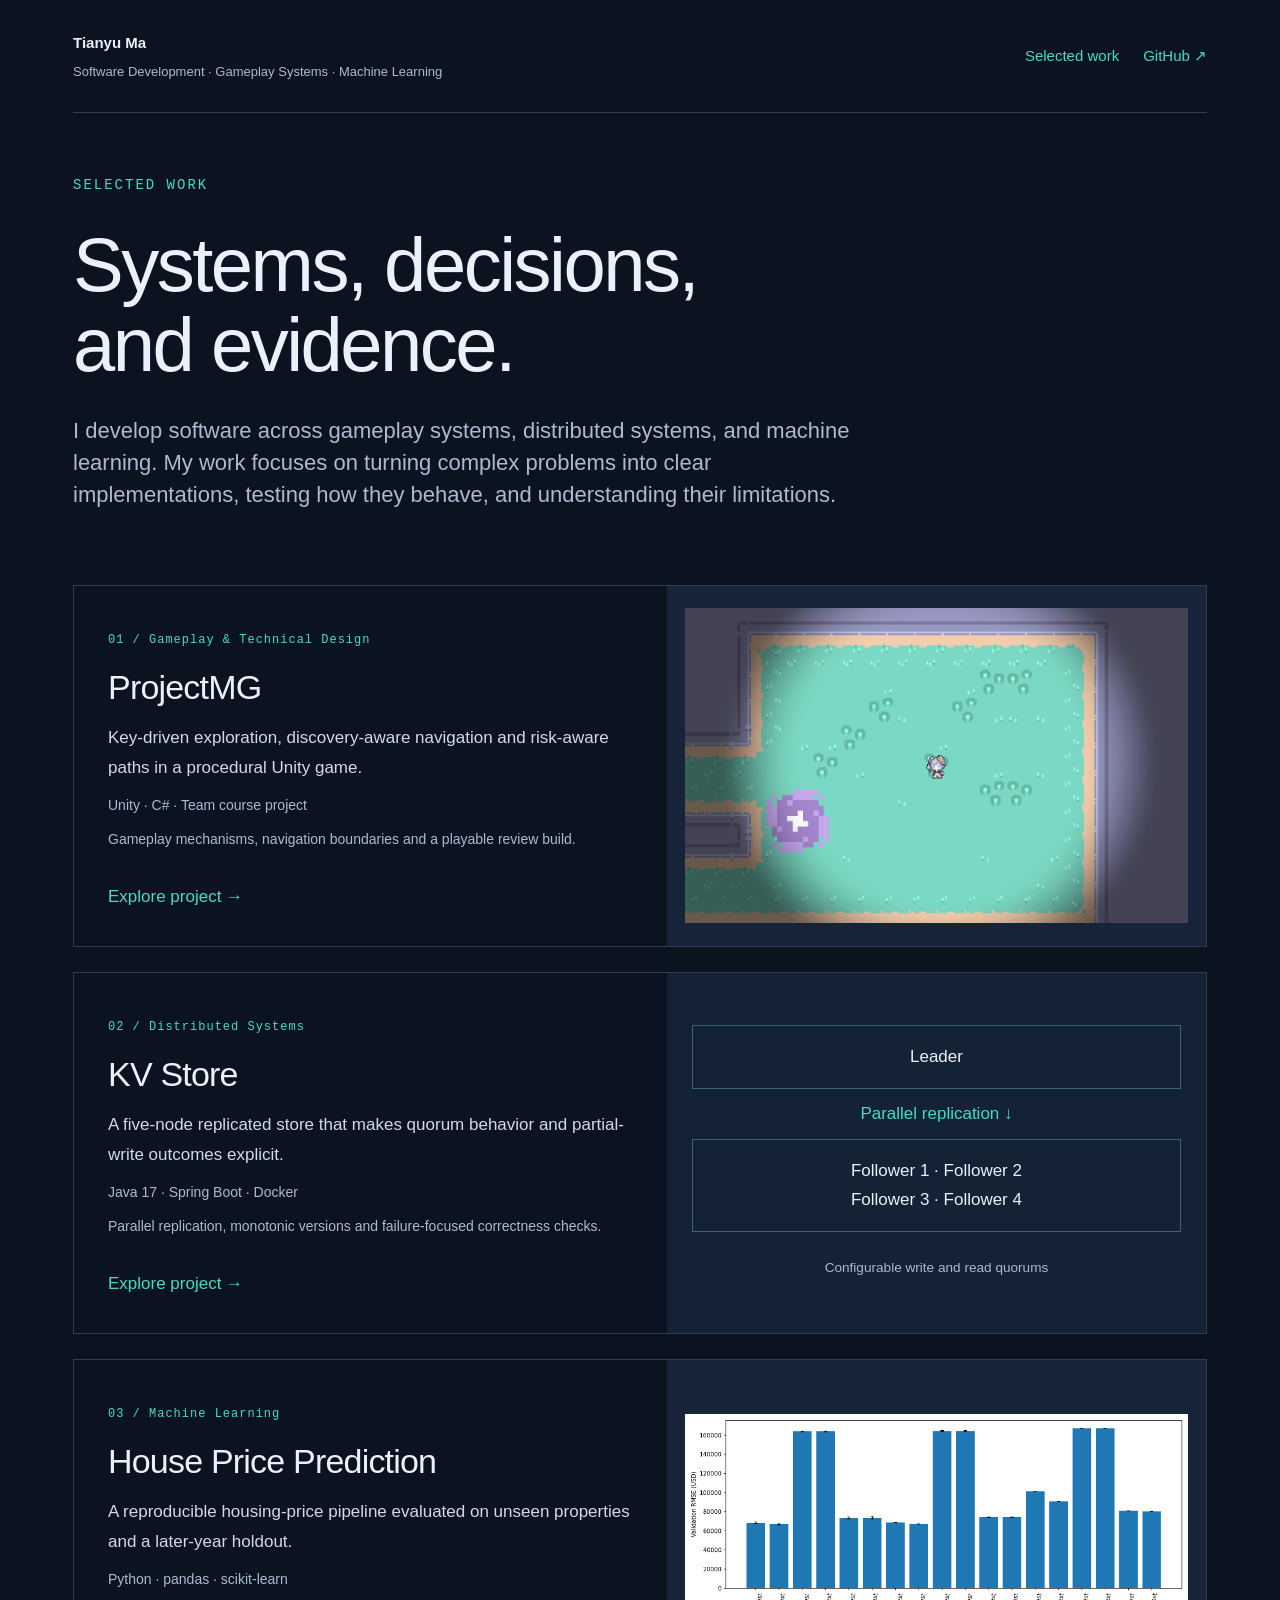
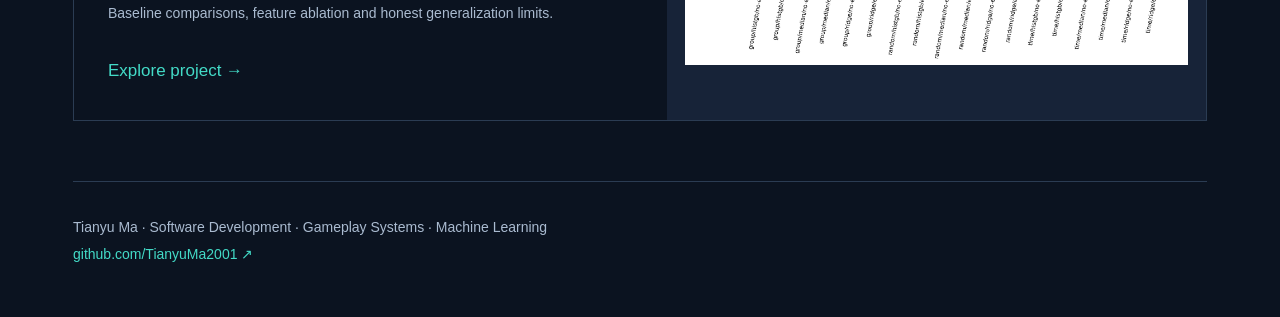
==== portfolio/index.html @ a58641bb "Publish personal homepage and nested portfolio case studies" ====
<!DOCTYPE html><html lang="en"><head><meta charSet="utf-8"/><meta name="viewport" content="width=device-width, initial-scale=1"/><link rel="preload" href="/gameplay-original-art.png" as="image"/><link rel="preload" href="/house-model-comparison.png" as="image"/><link rel="stylesheet" href="/_next/static/css/index.CUlp2PL4.css" data-rsc-css-href="/_next/static/css/index.CUlp2PL4.css" data-precedence="vite-rsc/importer-resources"/><link rel="modulepreload" fetchPriority="low" href="/_next/static/chunks/index-CRjuUBal.js"/><script src="/_next/static/chunks/rolldown-runtime-C60lm6uB.js" type="module" async=""></script><script src="/_next/static/chunks/framework-D_rUT4EX.js" type="module" async=""></script><link rel="modulepreload" href="/_next/static/chunks/layout-segment-context-BuCw3o68.js" crossorigin=""/><title>Tianyu Ma | Selected Work</title><meta name="description" content="Selected projects in gameplay systems, distributed systems and machine learning by Tianyu Ma."/><script>Object.assign(((self[Symbol.for("vinext.navigationRuntime")]??={bootstrap:{routeManifest:null},functions:{}}).bootstrap.rsc??={rsc:[]}),{params:{},nav:{"pathname":"/","searchParams":[]}})</script><link rel="modulepreload" href="/_next/static/chunks/index-CRjuUBal.js" />
</head><body><main class="compact"><header><a class="identity" href="/">Tianyu Ma<span>Software Development · Gameplay Systems · Machine Learning</span></a><nav><a href="#work">Selected work</a><a href="https://github.com/TianyuMa2001">GitHub ↗</a></nav></header><section class="compact-hero"><p class="eyebrow">SELECTED WORK</p><h1>Systems, decisions,<br/>and evidence.</h1><p class="intro">I develop software across gameplay systems, distributed systems, and machine learning. My work focuses on turning complex problems into clear implementations, testing how they behave, and understanding their limitations.</p></section><section id="work" class="project-list" aria-label="Selected projects"><article class="project-card"><div class="project-card-copy"><p class="eyebrow">01<!-- --> / <!-- -->Gameplay &amp; Technical Design</p><h2><a href="/portfolio/projectmg/">ProjectMG</a></h2><p>Key-driven exploration, discovery-aware navigation and risk-aware paths in a procedural Unity game.</p><p class="project-tags">Unity · C# · Team course project</p><p class="project-detail">Gameplay mechanisms, navigation boundaries and a playable review build.</p><a class="project-open" href="/portfolio/projectmg/">Explore project →</a></div><a class="project-preview" href="/portfolio/projectmg/" aria-label="Open ProjectMG"><img src="/gameplay-original-art.png" alt="Actual ProjectMG gameplay camera with original artwork"/></a></article><article class="project-card"><div class="project-card-copy"><p class="eyebrow">02<!-- --> / <!-- -->Distributed Systems</p><h2><a href="/portfolio/kvstore/">KV Store</a></h2><p>A five-node replicated store that makes quorum behavior and partial-write outcomes explicit.</p><p class="project-tags">Java 17 · Spring Boot · Docker</p><p class="project-detail">Parallel replication, monotonic versions and failure-focused correctness checks.</p><a class="project-open" href="/portfolio/kvstore/">Explore project →</a></div><div class="kv-preview" aria-label="Five-node replication topology"><span>Leader</span><p>Parallel replication ↓</p><div>Follower 1 · Follower 2<br/>Follower 3 · Follower 4</div><small>Configurable write and read quorums</small></div></article><article class="project-card"><div class="project-card-copy"><p class="eyebrow">03<!-- --> / <!-- -->Machine Learning</p><h2><a href="/portfolio/house-price-prediction/">House Price Prediction</a></h2><p>A reproducible housing-price pipeline evaluated on unseen properties and a later-year holdout.</p><p class="project-tags">Python · pandas · scikit-learn</p><p class="project-detail">Baseline comparisons, feature ablation and honest generalization limits.</p><a class="project-open" href="/portfolio/house-price-prediction/">Explore project →</a></div><a class="project-preview" href="/portfolio/house-price-prediction/" aria-label="Open House Price Prediction"><img src="/house-model-comparison.png" alt="Recorded housing model comparison across validation methods"/></a></article></section><footer><p>Tianyu Ma · Software Development · Gameplay Systems · Machine Learning</p><a href="https://github.com/TianyuMa2001">github.com/TianyuMa2001 ↗</a></footer></main><script type="module" src="/_next/static/chunks/index-CRjuUBal.js" id="_R_" async=""></script><script>((self[Symbol.for("vinext.navigationRuntime")]??={bootstrap:{routeManifest:null},functions:{}}).bootstrap.rsc??={rsc:[]}).rsc.push("0:{\"page:/\":\"$L1\",\"layout:/\":\"$L2\",\"route:/\":\"$L3\",\"__route\":\"route:/\",\"__interceptionContext\":null,\"__layoutIds\":[\"layout:/\"],\"__rootLayout\":\"/\",\"__bfcacheSegmentIdentities\":{\"layout:/\":\"[\\\"layout\\\",\\\"layout:/\\\",\\\"root-boundary:/\\\",\\\"\\\"]\",\"page:/\":\"[\\\"page\\\",\\\"page:/\\\",\\\"root-boundary:/\\\",\\\"\\\"]\"},\"__srcPage\":[\"page\"],\"__layoutFlags\":{\"layout:/\":\"s\"},\"__artifactCompatibility\":{\"schemaVersion\":1,\"graphVersion\":\"app-route-graph:1177fd80f83fa7b0\",\"deploymentVersion\":\"aa09f6ec-6363-418f-8522-7d5a7f72b162\",\"appElementsSchemaVersion\":1,\"rscPayloadSchemaVersion\":1,\"rootBoundaryId\":\"/\",\"renderEpoch\":null}}\n")</script><script>((self[Symbol.for("vinext.navigationRuntime")]??={bootstrap:{routeManifest:null},functions:{}}).bootstrap.rsc??={rsc:[]}).rsc.push("4:I[\"3bb4c73cb361\",[],\"Children\",1]\n")</script><script>((self[Symbol.for("vinext.navigationRuntime")]??={bootstrap:{routeManifest:null},functions:{}}).bootstrap.rsc??={rsc:[]}).rsc.push("5:I[\"0bef8629d058\",[],\"GlobalErrorBoundary\",1]\n")</script><script>((self[Symbol.for("vinext.navigationRuntime")]??={bootstrap:{routeManifest:null},functions:{}}).bootstrap.rsc??={rsc:[]}).rsc.push("6:I[\"a7f3f1d63985\",[],\"default\",1]\n")</script><script>((self[Symbol.for("vinext.navigationRuntime")]??={bootstrap:{routeManifest:null},functions:{}}).bootstrap.rsc??={rsc:[]}).rsc.push("7:I[\"0bef8629d058\",[],\"ErrorBoundary\",1]\n")</script><script>((self[Symbol.for("vinext.navigationRuntime")]??={bootstrap:{routeManifest:null},functions:{}}).bootstrap.rsc??={rsc:[]}).rsc.push("8:I[\"bcc88b3729e4\",[],\"LayoutSegmentProvider\",1]\n")</script><script>((self[Symbol.for("vinext.navigationRuntime")]??={bootstrap:{routeManifest:null},functions:{}}).bootstrap.rsc??={rsc:[]}).rsc.push("9:I[\"3bb4c73cb361\",[],\"Slot\",1]\n")</script><script>((self[Symbol.for("vinext.navigationRuntime")]??={bootstrap:{routeManifest:null},functions:{}}).bootstrap.rsc??={rsc:[]}).rsc.push("a:I[\"0bef8629d058\",[],\"NotFoundBoundary\",1]\n")</script><script>((self[Symbol.for("vinext.navigationRuntime")]??={bootstrap:{routeManifest:null},functions:{}}).bootstrap.rsc??={rsc:[]}).rsc.push("b:I[\"fdec6512cad3\",[],\"AppRouterScrollTarget\",1]\n")</script><script>((self[Symbol.for("vinext.navigationRuntime")]??={bootstrap:{routeManifest:null},functions:{}}).bootstrap.rsc??={rsc:[]}).rsc.push("c:I[\"0bef8629d058\",[],\"RedirectBoundary\",1]\n")</script><script>((self[Symbol.for("vinext.navigationRuntime")]??={bootstrap:{routeManifest:null},functions:{}}).bootstrap.rsc??={rsc:[]}).rsc.push(":HL[\"/_next/static/css/index.CUlp2PL4.css\",\"style\"     ]\n")</script><script>((self[Symbol.for("vinext.navigationRuntime")]??={bootstrap:{routeManifest:null},functions:{}}).bootstrap.rsc??={rsc:[]}).rsc.push("2:[[[\"$\",\"link\",\"css:/_next/static/css/index.CUlp2PL4.css\",{\"rel\":\"stylesheet\",\"precedence\":\"vite-rsc/importer-resources\",\"href\":\"/_next/static/css/index.CUlp2PL4.css\",\"data-rsc-css-href\":\"/_next/static/css/index.CUlp2PL4.css\"}],\"$undefined\"],[\"$\",\"html\",null,{\"lang\":\"en\",\"children\":[\"$\",\"body\",null,{\"children\":[\"$\",\"$L4\",null,{}]}]}]]\n")</script><script>((self[Symbol.for("vinext.navigationRuntime")]??={bootstrap:{routeManifest:null},functions:{}}).bootstrap.rsc??={rsc:[]}).rsc.push("3:[[[\"$\",\"meta\",null,{\"charSet\":\"utf-8\"}],[[\"$\",\"title\",\"0\",{\"children\":\"Tianyu Ma | Selected Work\"}],[\"$\",\"meta\",\"1\",{\"name\":\"description\",\"content\":\"Selected projects in gameplay systems, distributed systems and machine learning by Tianyu Ma.\"}]],[[\"$\",\"meta\",\"0\",{\"name\":\"viewport\",\"content\":\"width=device-width, initial-scale=1\"}]]],[\"$\",\"$L5\",null,{\"fallback\":\"$6\",\"children\":[\"$\",\"$L7\",null,{\"fallback\":\"$6\",\"children\":[\"$\",\"$L8\",null,{\"providerId\":\"layout:/\",\"segmentMap\":{\"children\":[]},\"children\":[\"$\",\"$L9\",null,{\"id\":\"layout:/\",\"parallelSlots\":\"$undefined\",\"children\":[\"$\",\"$La\",null,{\"resetKey\":\"\",\"fallback\":[[\"$\",\"title\",null,{\"children\":\"404: This page could not be found.\"}],[\"$\",\"div\",null,{\"style\":{\"fontFamily\":\"system-ui,\\\"Segoe UI\\\",Roboto,Helvetica,Arial,sans-serif,\\\"Apple Color Emoji\\\",\\\"Segoe UI Emoji\\\"\",\"height\":\"100vh\",\"textAlign\":\"center\",\"display\":\"flex\",\"flexDirection\":\"column\",\"alignItems\":\"center\",\"justifyContent\":\"center\"},\"children\":[\"$\",\"div\",null,{\"children\":[[\"$\",\"style\",null,{\"dangerouslySetInnerHTML\":{\"__html\":\"body{color:#000;background:#fff;margin:0}.next-error-h1{border-right:1px solid rgba(0,0,0,.3)}@media (prefers-color-scheme:dark){body{color:#fff;background:#000}.next-error-h1{border-right:1px solid rgba(255,255,255,.3)}}\"}}],[\"$\",\"h1\",null,{\"className\":\"next-error-h1\",\"style\":{\"display\":\"inline-block\",\"margin\":\"0 20px 0 0\",\"padding\":\"0 23px 0 0\",\"fontSize\":24,\"fontWeight\":500,\"verticalAlign\":\"top\",\"lineHeight\":\"49px\"},\"children\":404}],[\"$\",\"div\",null,{\"style\":{\"display\":\"inline-block\"},\"children\":[\"$\",\"h2\",null,{\"style\":{\"fontSize\":14,\"fontWeight\":400,\"lineHeight\":\"49px\",\"margin\":0},\"children\":\"This page could not be found.\"}]}]]}]}]],\"children\":[\"$\",\"$Lb\",null,{\"children\":[\"$\",\"$Lc\",null,{\"children\":[[\"$\",\"$L8\",null,{\"providerId\":\"page:/\",\"segmentMap\":{\"children\":[\"__PAGE__\"]},\"children\":[\"$\",\"$L9\",null,{\"id\":\"page:/\"}]}],null]}]}]}]}]}]}]}],null,null]\n")</script><script>((self[Symbol.for("vinext.navigationRuntime")]??={bootstrap:{routeManifest:null},functions:{}}).bootstrap.rsc??={rsc:[]}).rsc.push(":HL[\"/gameplay-original-art.png\",\"image\"]\n")</script><script>((self[Symbol.for("vinext.navigationRuntime")]??={bootstrap:{routeManifest:null},functions:{}}).bootstrap.rsc??={rsc:[]}).rsc.push(":HL[\"/house-model-comparison.png\",\"image\"]\n")</script><script>((self[Symbol.for("vinext.navigationRuntime")]??={bootstrap:{routeManifest:null},functions:{}}).bootstrap.rsc??={rsc:[]}).rsc.push("1:[\"$\",\"main\",null,{\"className\":\"compact\",\"children\":[[\"$\",\"header\",null,{\"children\":[[\"$\",\"a\",null,{\"className\":\"identity\",\"href\":\"/\",\"children\":[\"Tianyu Ma\",[\"$\",\"span\",null,{\"children\":\"Software Development · Gameplay Systems · Machine Learning\"}]]}],[\"$\",\"nav\",null,{\"children\":[[\"$\",\"a\",null,{\"href\":\"#work\",\"children\":\"Selected work\"}],[\"$\",\"a\",null,{\"href\":\"https://github.com/TianyuMa2001\",\"children\":\"GitHub ↗\"}]]}]]}],[\"$\",\"section\",null,{\"className\":\"compact-hero\",\"children\":[[\"$\",\"p\",null,{\"className\":\"eyebrow\",\"children\":\"SELECTED WORK\"}],[\"$\",\"h1\",null,{\"children\":[\"Systems, decisions,\",[\"$\",\"br\",null,{}],\"and evidence.\"]}],[\"$\",\"p\",null,{\"className\":\"intro\",\"children\":\"I develop software across gameplay systems, distributed systems, and machine learning. My work focuses on turning complex problems into clear implementations, testing how they behave, and understanding their limitations.\"}]]}],[\"$\",\"section\",null,{\"id\":\"work\",\"className\":\"project-list\",\"aria-label\":\"Selected projects\",\"children\":[[\"$\",\"article\",\"01\",{\"className\":\"project-card\",\"children\":[[\"$\",\"div\",null,{\"className\":\"project-card-copy\",\"children\":[[\"$\",\"p\",null,{\"className\":\"eyebrow\",\"children\":[\"01\",\" / \",\"Gameplay \u0026 Technical Design\"]}],[\"$\",\"h2\",null,{\"children\":[\"$\",\"a\",null,{\"href\":\"/portfolio/projectmg/\",\"children\":\"ProjectMG\"}]}],[\"$\",\"p\",null,{\"children\":\"Key-driven exploration, discovery-aware navigation and risk-aware paths in a procedural Unity game.\"}],[\"$\",\"p\",null,{\"className\":\"project-tags\",\"children\":\"Unity · C# · Team course project\"}],[\"$\",\"p\",null,{\"className\":\"project-detail\",\"children\":\"Gameplay mechanisms, navigation boundaries and a playable review build.\"}],[\"$\",\"a\",null,{\"className\":\"project-open\",\"href\":\"/portfolio/projectmg/\",\"children\":\"Explore project →\"}]]}],[\"$\",\"a\",null,{\"className\":\"project-preview\",\"href\":\"/portfolio/projectmg/\",\"aria-label\":\"Open ProjectMG\",\"children\":[\"$\",\"img\",null,{\"src\":\"/gameplay-original-art.png\",\"alt\":\"Actual ProjectMG gameplay camera with original artwork\"}]}]]}],[\"$\",\"article\",\"02\",{\"className\":\"project-card\",\"children\":[[\"$\",\"div\",null,{\"className\":\"project-card-copy\",\"children\":[[\"$\",\"p\",null,{\"className\":\"eyebrow\",\"children\":[\"02\",\" / \",\"Distributed Systems\"]}],[\"$\",\"h2\",null,{\"children\":[\"$\",\"a\",null,{\"href\":\"/portfolio/kvstore/\",\"children\":\"KV Store\"}]}],[\"$\",\"p\",null,{\"children\":\"A five-node replicated store that makes quorum behavior and partial-write outcomes explicit.\"}],[\"$\",\"p\",null,{\"className\":\"project-tags\",\"children\":\"Java 17 · Spring Boot · Docker\"}],[\"$\",\"p\",null,{\"className\":\"project-detail\",\"children\":\"Parallel replication, monotonic versions and failure-focused correctness checks.\"}],[\"$\",\"a\",null,{\"className\":\"project-open\",\"href\":\"/portfolio/kvstore/\",\"children\":\"Explore project →\"}]]}],[\"$\",\"div\",null,{\"className\":\"kv-preview\",\"aria-label\":\"Five-node replication topology\",\"children\":[[\"$\",\"span\",null,{\"children\":\"Leader\"}],[\"$\",\"p\",null,{\"children\":\"Parallel replication ↓\"}],[\"$\",\"div\",null,{\"children\":[\"Follower 1 · Follower 2\",[\"$\",\"br\",null,{}],\"Follower 3 · Follower 4\"]}],[\"$\",\"small\",null,{\"children\":\"Configurable write and read quorums\"}]]}]]}],[\"$\",\"article\",\"03\",{\"className\":\"project-card\",\"children\":[[\"$\",\"div\",null,{\"className\":\"project-card-copy\",\"children\":[[\"$\",\"p\",null,{\"className\":\"eyebrow\",\"children\":[\"03\",\" / \",\"Machine Learning\"]}],[\"$\",\"h2\",null,{\"children\":[\"$\",\"a\",null,{\"href\":\"/portfolio/house-price-prediction/\",\"children\":\"House Price Prediction\"}]}],[\"$\",\"p\",null,{\"children\":\"A reproducible housing-price pipeline evaluated on unseen properties and a later-year holdout.\"}],[\"$\",\"p\",null,{\"className\":\"project-tags\",\"children\":\"Python · pandas · scikit-learn\"}],[\"$\",\"p\",null,{\"className\":\"project-detail\",\"children\":\"Baseline comparisons, feature ablation and honest generalization limits.\"}],[\"$\",\"a\",null,{\"className\":\"project-open\",\"href\":\"/portfolio/house-price-prediction/\",\"children\":\"Explore project →\"}]]}],[\"$\",\"a\",null,{\"className\":\"project-preview\",\"href\":\"/portfolio/house-price-prediction/\",\"aria-label\":\"Open House Price Prediction\",\"children\":[\"$\",\"img\",null,{\"src\":\"/house-model-comparison.png\",\"alt\":\"Recorded housing model comparison across validation methods\"}]}]]}]]}],\"$Ld\"]}]\n")</script><script>((self[Symbol.for("vinext.navigationRuntime")]??={bootstrap:{routeManifest:null},functions:{}}).bootstrap.rsc??={rsc:[]}).rsc.push("d:[\"$\",\"footer\",null,{\"children\":[[\"$\",\"p\",null,{\"children\":\"Tianyu Ma · Software Development · Gameplay Systems · Machine Learning\"}],[\"$\",\"a\",null,{\"href\":\"https://github.com/TianyuMa2001\",\"children\":\"github.com/TianyuMa2001 ↗\"}]]}]\n")</script><script>Object.assign(((self[Symbol.for("vinext.navigationRuntime")]??={bootstrap:{routeManifest:null},functions:{}}).bootstrap.rsc??={rsc:[]}),{"initialCacheKind":"static"});((self[Symbol.for("vinext.navigationRuntime")]??={bootstrap:{routeManifest:null},functions:{}}).bootstrap.rsc??={rsc:[]}).done=true</script></body></html>
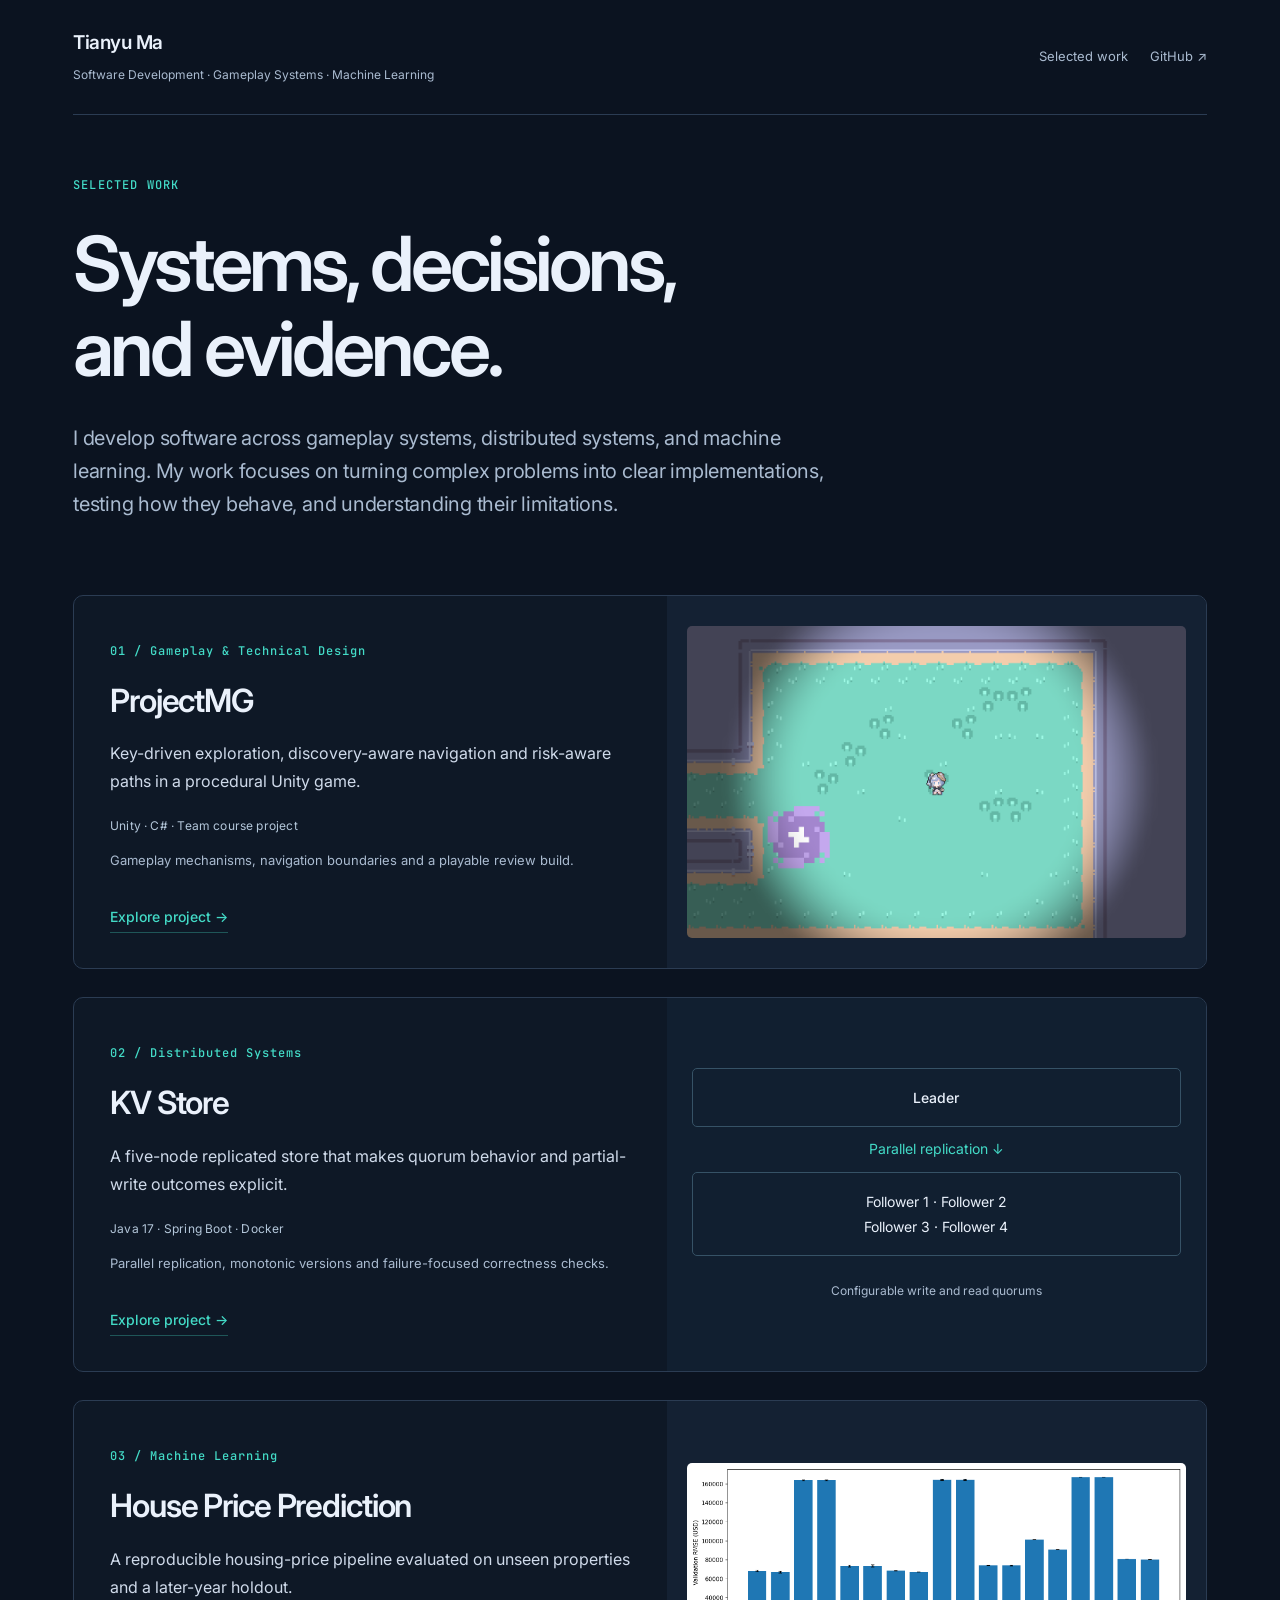
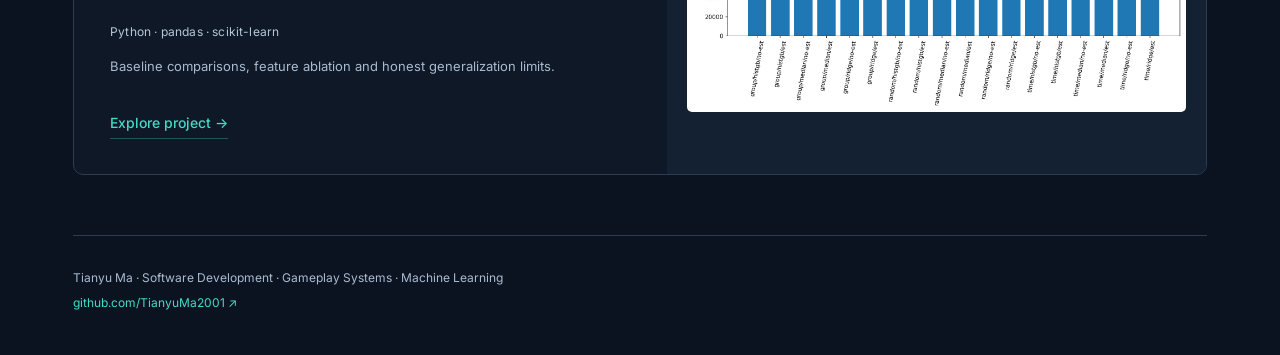
==== commit 1975ddce: "Polish Inter typography, spacing and project card details" ====
--- a/portfolio/index.html
+++ b/portfolio/index.html
@@ -1,2 +1,2 @@
-<!DOCTYPE html><html lang="en"><head><meta charSet="utf-8"/><meta name="viewport" content="width=device-width, initial-scale=1"/><link rel="preload" href="/gameplay-original-art.png" as="image"/><link rel="preload" href="/house-model-comparison.png" as="image"/><link rel="stylesheet" href="/_next/static/css/index.CUlp2PL4.css" data-rsc-css-href="/_next/static/css/index.CUlp2PL4.css" data-precedence="vite-rsc/importer-resources"/><link rel="modulepreload" fetchPriority="low" href="/_next/static/chunks/index-CRjuUBal.js"/><script src="/_next/static/chunks/rolldown-runtime-C60lm6uB.js" type="module" async=""></script><script src="/_next/static/chunks/framework-D_rUT4EX.js" type="module" async=""></script><link rel="modulepreload" href="/_next/static/chunks/layout-segment-context-BuCw3o68.js" crossorigin=""/><title>Tianyu Ma | Selected Work</title><meta name="description" content="Selected projects in gameplay systems, distributed systems and machine learning by Tianyu Ma."/><script>Object.assign(((self[Symbol.for("vinext.navigationRuntime")]??={bootstrap:{routeManifest:null},functions:{}}).bootstrap.rsc??={rsc:[]}),{params:{},nav:{"pathname":"/","searchParams":[]}})</script><link rel="modulepreload" href="/_next/static/chunks/index-CRjuUBal.js" />
-</head><body><main class="compact"><header><a class="identity" href="/">Tianyu Ma<span>Software Development · Gameplay Systems · Machine Learning</span></a><nav><a href="#work">Selected work</a><a href="https://github.com/TianyuMa2001">GitHub ↗</a></nav></header><section class="compact-hero"><p class="eyebrow">SELECTED WORK</p><h1>Systems, decisions,<br/>and evidence.</h1><p class="intro">I develop software across gameplay systems, distributed systems, and machine learning. My work focuses on turning complex problems into clear implementations, testing how they behave, and understanding their limitations.</p></section><section id="work" class="project-list" aria-label="Selected projects"><article class="project-card"><div class="project-card-copy"><p class="eyebrow">01<!-- --> / <!-- -->Gameplay &amp; Technical Design</p><h2><a href="/portfolio/projectmg/">ProjectMG</a></h2><p>Key-driven exploration, discovery-aware navigation and risk-aware paths in a procedural Unity game.</p><p class="project-tags">Unity · C# · Team course project</p><p class="project-detail">Gameplay mechanisms, navigation boundaries and a playable review build.</p><a class="project-open" href="/portfolio/projectmg/">Explore project →</a></div><a class="project-preview" href="/portfolio/projectmg/" aria-label="Open ProjectMG"><img src="/gameplay-original-art.png" alt="Actual ProjectMG gameplay camera with original artwork"/></a></article><article class="project-card"><div class="project-card-copy"><p class="eyebrow">02<!-- --> / <!-- -->Distributed Systems</p><h2><a href="/portfolio/kvstore/">KV Store</a></h2><p>A five-node replicated store that makes quorum behavior and partial-write outcomes explicit.</p><p class="project-tags">Java 17 · Spring Boot · Docker</p><p class="project-detail">Parallel replication, monotonic versions and failure-focused correctness checks.</p><a class="project-open" href="/portfolio/kvstore/">Explore project →</a></div><div class="kv-preview" aria-label="Five-node replication topology"><span>Leader</span><p>Parallel replication ↓</p><div>Follower 1 · Follower 2<br/>Follower 3 · Follower 4</div><small>Configurable write and read quorums</small></div></article><article class="project-card"><div class="project-card-copy"><p class="eyebrow">03<!-- --> / <!-- -->Machine Learning</p><h2><a href="/portfolio/house-price-prediction/">House Price Prediction</a></h2><p>A reproducible housing-price pipeline evaluated on unseen properties and a later-year holdout.</p><p class="project-tags">Python · pandas · scikit-learn</p><p class="project-detail">Baseline comparisons, feature ablation and honest generalization limits.</p><a class="project-open" href="/portfolio/house-price-prediction/">Explore project →</a></div><a class="project-preview" href="/portfolio/house-price-prediction/" aria-label="Open House Price Prediction"><img src="/house-model-comparison.png" alt="Recorded housing model comparison across validation methods"/></a></article></section><footer><p>Tianyu Ma · Software Development · Gameplay Systems · Machine Learning</p><a href="https://github.com/TianyuMa2001">github.com/TianyuMa2001 ↗</a></footer></main><script type="module" src="/_next/static/chunks/index-CRjuUBal.js" id="_R_" async=""></script><script>((self[Symbol.for("vinext.navigationRuntime")]??={bootstrap:{routeManifest:null},functions:{}}).bootstrap.rsc??={rsc:[]}).rsc.push("0:{\"page:/\":\"$L1\",\"layout:/\":\"$L2\",\"route:/\":\"$L3\",\"__route\":\"route:/\",\"__interceptionContext\":null,\"__layoutIds\":[\"layout:/\"],\"__rootLayout\":\"/\",\"__bfcacheSegmentIdentities\":{\"layout:/\":\"[\\\"layout\\\",\\\"layout:/\\\",\\\"root-boundary:/\\\",\\\"\\\"]\",\"page:/\":\"[\\\"page\\\",\\\"page:/\\\",\\\"root-boundary:/\\\",\\\"\\\"]\"},\"__srcPage\":[\"page\"],\"__layoutFlags\":{\"layout:/\":\"s\"},\"__artifactCompatibility\":{\"schemaVersion\":1,\"graphVersion\":\"app-route-graph:1177fd80f83fa7b0\",\"deploymentVersion\":\"aa09f6ec-6363-418f-8522-7d5a7f72b162\",\"appElementsSchemaVersion\":1,\"rscPayloadSchemaVersion\":1,\"rootBoundaryId\":\"/\",\"renderEpoch\":null}}\n")</script><script>((self[Symbol.for("vinext.navigationRuntime")]??={bootstrap:{routeManifest:null},functions:{}}).bootstrap.rsc??={rsc:[]}).rsc.push("4:I[\"3bb4c73cb361\",[],\"Children\",1]\n")</script><script>((self[Symbol.for("vinext.navigationRuntime")]??={bootstrap:{routeManifest:null},functions:{}}).bootstrap.rsc??={rsc:[]}).rsc.push("5:I[\"0bef8629d058\",[],\"GlobalErrorBoundary\",1]\n")</script><script>((self[Symbol.for("vinext.navigationRuntime")]??={bootstrap:{routeManifest:null},functions:{}}).bootstrap.rsc??={rsc:[]}).rsc.push("6:I[\"a7f3f1d63985\",[],\"default\",1]\n")</script><script>((self[Symbol.for("vinext.navigationRuntime")]??={bootstrap:{routeManifest:null},functions:{}}).bootstrap.rsc??={rsc:[]}).rsc.push("7:I[\"0bef8629d058\",[],\"ErrorBoundary\",1]\n")</script><script>((self[Symbol.for("vinext.navigationRuntime")]??={bootstrap:{routeManifest:null},functions:{}}).bootstrap.rsc??={rsc:[]}).rsc.push("8:I[\"bcc88b3729e4\",[],\"LayoutSegmentProvider\",1]\n")</script><script>((self[Symbol.for("vinext.navigationRuntime")]??={bootstrap:{routeManifest:null},functions:{}}).bootstrap.rsc??={rsc:[]}).rsc.push("9:I[\"3bb4c73cb361\",[],\"Slot\",1]\n")</script><script>((self[Symbol.for("vinext.navigationRuntime")]??={bootstrap:{routeManifest:null},functions:{}}).bootstrap.rsc??={rsc:[]}).rsc.push("a:I[\"0bef8629d058\",[],\"NotFoundBoundary\",1]\n")</script><script>((self[Symbol.for("vinext.navigationRuntime")]??={bootstrap:{routeManifest:null},functions:{}}).bootstrap.rsc??={rsc:[]}).rsc.push("b:I[\"fdec6512cad3\",[],\"AppRouterScrollTarget\",1]\n")</script><script>((self[Symbol.for("vinext.navigationRuntime")]??={bootstrap:{routeManifest:null},functions:{}}).bootstrap.rsc??={rsc:[]}).rsc.push("c:I[\"0bef8629d058\",[],\"RedirectBoundary\",1]\n")</script><script>((self[Symbol.for("vinext.navigationRuntime")]??={bootstrap:{routeManifest:null},functions:{}}).bootstrap.rsc??={rsc:[]}).rsc.push(":HL[\"/_next/static/css/index.CUlp2PL4.css\",\"style\"     ]\n")</script><script>((self[Symbol.for("vinext.navigationRuntime")]??={bootstrap:{routeManifest:null},functions:{}}).bootstrap.rsc??={rsc:[]}).rsc.push("2:[[[\"$\",\"link\",\"css:/_next/static/css/index.CUlp2PL4.css\",{\"rel\":\"stylesheet\",\"precedence\":\"vite-rsc/importer-resources\",\"href\":\"/_next/static/css/index.CUlp2PL4.css\",\"data-rsc-css-href\":\"/_next/static/css/index.CUlp2PL4.css\"}],\"$undefined\"],[\"$\",\"html\",null,{\"lang\":\"en\",\"children\":[\"$\",\"body\",null,{\"children\":[\"$\",\"$L4\",null,{}]}]}]]\n")</script><script>((self[Symbol.for("vinext.navigationRuntime")]??={bootstrap:{routeManifest:null},functions:{}}).bootstrap.rsc??={rsc:[]}).rsc.push("3:[[[\"$\",\"meta\",null,{\"charSet\":\"utf-8\"}],[[\"$\",\"title\",\"0\",{\"children\":\"Tianyu Ma | Selected Work\"}],[\"$\",\"meta\",\"1\",{\"name\":\"description\",\"content\":\"Selected projects in gameplay systems, distributed systems and machine learning by Tianyu Ma.\"}]],[[\"$\",\"meta\",\"0\",{\"name\":\"viewport\",\"content\":\"width=device-width, initial-scale=1\"}]]],[\"$\",\"$L5\",null,{\"fallback\":\"$6\",\"children\":[\"$\",\"$L7\",null,{\"fallback\":\"$6\",\"children\":[\"$\",\"$L8\",null,{\"providerId\":\"layout:/\",\"segmentMap\":{\"children\":[]},\"children\":[\"$\",\"$L9\",null,{\"id\":\"layout:/\",\"parallelSlots\":\"$undefined\",\"children\":[\"$\",\"$La\",null,{\"resetKey\":\"\",\"fallback\":[[\"$\",\"title\",null,{\"children\":\"404: This page could not be found.\"}],[\"$\",\"div\",null,{\"style\":{\"fontFamily\":\"system-ui,\\\"Segoe UI\\\",Roboto,Helvetica,Arial,sans-serif,\\\"Apple Color Emoji\\\",\\\"Segoe UI Emoji\\\"\",\"height\":\"100vh\",\"textAlign\":\"center\",\"display\":\"flex\",\"flexDirection\":\"column\",\"alignItems\":\"center\",\"justifyContent\":\"center\"},\"children\":[\"$\",\"div\",null,{\"children\":[[\"$\",\"style\",null,{\"dangerouslySetInnerHTML\":{\"__html\":\"body{color:#000;background:#fff;margin:0}.next-error-h1{border-right:1px solid rgba(0,0,0,.3)}@media (prefers-color-scheme:dark){body{color:#fff;background:#000}.next-error-h1{border-right:1px solid rgba(255,255,255,.3)}}\"}}],[\"$\",\"h1\",null,{\"className\":\"next-error-h1\",\"style\":{\"display\":\"inline-block\",\"margin\":\"0 20px 0 0\",\"padding\":\"0 23px 0 0\",\"fontSize\":24,\"fontWeight\":500,\"verticalAlign\":\"top\",\"lineHeight\":\"49px\"},\"children\":404}],[\"$\",\"div\",null,{\"style\":{\"display\":\"inline-block\"},\"children\":[\"$\",\"h2\",null,{\"style\":{\"fontSize\":14,\"fontWeight\":400,\"lineHeight\":\"49px\",\"margin\":0},\"children\":\"This page could not be found.\"}]}]]}]}]],\"children\":[\"$\",\"$Lb\",null,{\"children\":[\"$\",\"$Lc\",null,{\"children\":[[\"$\",\"$L8\",null,{\"providerId\":\"page:/\",\"segmentMap\":{\"children\":[\"__PAGE__\"]},\"children\":[\"$\",\"$L9\",null,{\"id\":\"page:/\"}]}],null]}]}]}]}]}]}]}],null,null]\n")</script><script>((self[Symbol.for("vinext.navigationRuntime")]??={bootstrap:{routeManifest:null},functions:{}}).bootstrap.rsc??={rsc:[]}).rsc.push(":HL[\"/gameplay-original-art.png\",\"image\"]\n")</script><script>((self[Symbol.for("vinext.navigationRuntime")]??={bootstrap:{routeManifest:null},functions:{}}).bootstrap.rsc??={rsc:[]}).rsc.push(":HL[\"/house-model-comparison.png\",\"image\"]\n")</script><script>((self[Symbol.for("vinext.navigationRuntime")]??={bootstrap:{routeManifest:null},functions:{}}).bootstrap.rsc??={rsc:[]}).rsc.push("1:[\"$\",\"main\",null,{\"className\":\"compact\",\"children\":[[\"$\",\"header\",null,{\"children\":[[\"$\",\"a\",null,{\"className\":\"identity\",\"href\":\"/\",\"children\":[\"Tianyu Ma\",[\"$\",\"span\",null,{\"children\":\"Software Development · Gameplay Systems · Machine Learning\"}]]}],[\"$\",\"nav\",null,{\"children\":[[\"$\",\"a\",null,{\"href\":\"#work\",\"children\":\"Selected work\"}],[\"$\",\"a\",null,{\"href\":\"https://github.com/TianyuMa2001\",\"children\":\"GitHub ↗\"}]]}]]}],[\"$\",\"section\",null,{\"className\":\"compact-hero\",\"children\":[[\"$\",\"p\",null,{\"className\":\"eyebrow\",\"children\":\"SELECTED WORK\"}],[\"$\",\"h1\",null,{\"children\":[\"Systems, decisions,\",[\"$\",\"br\",null,{}],\"and evidence.\"]}],[\"$\",\"p\",null,{\"className\":\"intro\",\"children\":\"I develop software across gameplay systems, distributed systems, and machine learning. My work focuses on turning complex problems into clear implementations, testing how they behave, and understanding their limitations.\"}]]}],[\"$\",\"section\",null,{\"id\":\"work\",\"className\":\"project-list\",\"aria-label\":\"Selected projects\",\"children\":[[\"$\",\"article\",\"01\",{\"className\":\"project-card\",\"children\":[[\"$\",\"div\",null,{\"className\":\"project-card-copy\",\"children\":[[\"$\",\"p\",null,{\"className\":\"eyebrow\",\"children\":[\"01\",\" / \",\"Gameplay \u0026 Technical Design\"]}],[\"$\",\"h2\",null,{\"children\":[\"$\",\"a\",null,{\"href\":\"/portfolio/projectmg/\",\"children\":\"ProjectMG\"}]}],[\"$\",\"p\",null,{\"children\":\"Key-driven exploration, discovery-aware navigation and risk-aware paths in a procedural Unity game.\"}],[\"$\",\"p\",null,{\"className\":\"project-tags\",\"children\":\"Unity · C# · Team course project\"}],[\"$\",\"p\",null,{\"className\":\"project-detail\",\"children\":\"Gameplay mechanisms, navigation boundaries and a playable review build.\"}],[\"$\",\"a\",null,{\"className\":\"project-open\",\"href\":\"/portfolio/projectmg/\",\"children\":\"Explore project →\"}]]}],[\"$\",\"a\",null,{\"className\":\"project-preview\",\"href\":\"/portfolio/projectmg/\",\"aria-label\":\"Open ProjectMG\",\"children\":[\"$\",\"img\",null,{\"src\":\"/gameplay-original-art.png\",\"alt\":\"Actual ProjectMG gameplay camera with original artwork\"}]}]]}],[\"$\",\"article\",\"02\",{\"className\":\"project-card\",\"children\":[[\"$\",\"div\",null,{\"className\":\"project-card-copy\",\"children\":[[\"$\",\"p\",null,{\"className\":\"eyebrow\",\"children\":[\"02\",\" / \",\"Distributed Systems\"]}],[\"$\",\"h2\",null,{\"children\":[\"$\",\"a\",null,{\"href\":\"/portfolio/kvstore/\",\"children\":\"KV Store\"}]}],[\"$\",\"p\",null,{\"children\":\"A five-node replicated store that makes quorum behavior and partial-write outcomes explicit.\"}],[\"$\",\"p\",null,{\"className\":\"project-tags\",\"children\":\"Java 17 · Spring Boot · Docker\"}],[\"$\",\"p\",null,{\"className\":\"project-detail\",\"children\":\"Parallel replication, monotonic versions and failure-focused correctness checks.\"}],[\"$\",\"a\",null,{\"className\":\"project-open\",\"href\":\"/portfolio/kvstore/\",\"children\":\"Explore project →\"}]]}],[\"$\",\"div\",null,{\"className\":\"kv-preview\",\"aria-label\":\"Five-node replication topology\",\"children\":[[\"$\",\"span\",null,{\"children\":\"Leader\"}],[\"$\",\"p\",null,{\"children\":\"Parallel replication ↓\"}],[\"$\",\"div\",null,{\"children\":[\"Follower 1 · Follower 2\",[\"$\",\"br\",null,{}],\"Follower 3 · Follower 4\"]}],[\"$\",\"small\",null,{\"children\":\"Configurable write and read quorums\"}]]}]]}],[\"$\",\"article\",\"03\",{\"className\":\"project-card\",\"children\":[[\"$\",\"div\",null,{\"className\":\"project-card-copy\",\"children\":[[\"$\",\"p\",null,{\"className\":\"eyebrow\",\"children\":[\"03\",\" / \",\"Machine Learning\"]}],[\"$\",\"h2\",null,{\"children\":[\"$\",\"a\",null,{\"href\":\"/portfolio/house-price-prediction/\",\"children\":\"House Price Prediction\"}]}],[\"$\",\"p\",null,{\"children\":\"A reproducible housing-price pipeline evaluated on unseen properties and a later-year holdout.\"}],[\"$\",\"p\",null,{\"className\":\"project-tags\",\"children\":\"Python · pandas · scikit-learn\"}],[\"$\",\"p\",null,{\"className\":\"project-detail\",\"children\":\"Baseline comparisons, feature ablation and honest generalization limits.\"}],[\"$\",\"a\",null,{\"className\":\"project-open\",\"href\":\"/portfolio/house-price-prediction/\",\"children\":\"Explore project →\"}]]}],[\"$\",\"a\",null,{\"className\":\"project-preview\",\"href\":\"/portfolio/house-price-prediction/\",\"aria-label\":\"Open House Price Prediction\",\"children\":[\"$\",\"img\",null,{\"src\":\"/house-model-comparison.png\",\"alt\":\"Recorded housing model comparison across validation methods\"}]}]]}]]}],\"$Ld\"]}]\n")</script><script>((self[Symbol.for("vinext.navigationRuntime")]??={bootstrap:{routeManifest:null},functions:{}}).bootstrap.rsc??={rsc:[]}).rsc.push("d:[\"$\",\"footer\",null,{\"children\":[[\"$\",\"p\",null,{\"children\":\"Tianyu Ma · Software Development · Gameplay Systems · Machine Learning\"}],[\"$\",\"a\",null,{\"href\":\"https://github.com/TianyuMa2001\",\"children\":\"github.com/TianyuMa2001 ↗\"}]]}]\n")</script><script>Object.assign(((self[Symbol.for("vinext.navigationRuntime")]??={bootstrap:{routeManifest:null},functions:{}}).bootstrap.rsc??={rsc:[]}),{"initialCacheKind":"static"});((self[Symbol.for("vinext.navigationRuntime")]??={bootstrap:{routeManifest:null},functions:{}}).bootstrap.rsc??={rsc:[]}).done=true</script></body></html>+<!DOCTYPE html><html lang="en"><head><meta charSet="utf-8"/><meta name="viewport" content="width=device-width, initial-scale=1"/><link rel="preload" href="/gameplay-original-art.png" as="image"/><link rel="preload" href="/house-model-comparison.png" as="image"/><link rel="stylesheet" href="/_next/static/css/index.z-likwjt.css" data-rsc-css-href="/_next/static/css/index.z-likwjt.css" data-precedence="vite-rsc/importer-resources"/><link rel="modulepreload" fetchPriority="low" href="/_next/static/chunks/index-CoFwViDB.js"/><script src="/_next/static/chunks/rolldown-runtime-C60lm6uB.js" type="module" async=""></script><script src="/_next/static/chunks/framework-D_rUT4EX.js" type="module" async=""></script><link rel="modulepreload" href="/_next/static/chunks/layout-segment-context-CDFaFhUt.js" crossorigin=""/><title>Tianyu Ma | Selected Work</title><meta name="description" content="Selected projects in gameplay systems, distributed systems and machine learning by Tianyu Ma."/><script>Object.assign(((self[Symbol.for("vinext.navigationRuntime")]??={bootstrap:{routeManifest:null},functions:{}}).bootstrap.rsc??={rsc:[]}),{params:{},nav:{"pathname":"/","searchParams":[]}})</script><link rel="modulepreload" href="/_next/static/chunks/index-CoFwViDB.js" />
+</head><body><main class="compact"><header><a class="identity" href="/">Tianyu Ma<span>Software Development · Gameplay Systems · Machine Learning</span></a><nav><a href="#work">Selected work</a><a href="https://github.com/TianyuMa2001">GitHub ↗</a></nav></header><section class="compact-hero"><p class="eyebrow">SELECTED WORK</p><h1>Systems, decisions,<br/>and evidence.</h1><p class="intro">I develop software across gameplay systems, distributed systems, and machine learning. My work focuses on turning complex problems into clear implementations, testing how they behave, and understanding their limitations.</p></section><section id="work" class="project-list" aria-label="Selected projects"><article class="project-card"><div class="project-card-copy"><p class="eyebrow">01<!-- --> / <!-- -->Gameplay &amp; Technical Design</p><h2><a href="/portfolio/projectmg/">ProjectMG</a></h2><p>Key-driven exploration, discovery-aware navigation and risk-aware paths in a procedural Unity game.</p><p class="project-tags">Unity · C# · Team course project</p><p class="project-detail">Gameplay mechanisms, navigation boundaries and a playable review build.</p><a class="project-open" href="/portfolio/projectmg/">Explore project →</a></div><a class="project-preview" href="/portfolio/projectmg/" aria-label="Open ProjectMG"><img src="/gameplay-original-art.png" alt="Actual ProjectMG gameplay camera with original artwork"/></a></article><article class="project-card"><div class="project-card-copy"><p class="eyebrow">02<!-- --> / <!-- -->Distributed Systems</p><h2><a href="/portfolio/kvstore/">KV Store</a></h2><p>A five-node replicated store that makes quorum behavior and partial-write outcomes explicit.</p><p class="project-tags">Java 17 · Spring Boot · Docker</p><p class="project-detail">Parallel replication, monotonic versions and failure-focused correctness checks.</p><a class="project-open" href="/portfolio/kvstore/">Explore project →</a></div><div class="kv-preview" aria-label="Five-node replication topology"><span>Leader</span><p>Parallel replication ↓</p><div>Follower 1 · Follower 2<br/>Follower 3 · Follower 4</div><small>Configurable write and read quorums</small></div></article><article class="project-card"><div class="project-card-copy"><p class="eyebrow">03<!-- --> / <!-- -->Machine Learning</p><h2><a href="/portfolio/house-price-prediction/">House Price Prediction</a></h2><p>A reproducible housing-price pipeline evaluated on unseen properties and a later-year holdout.</p><p class="project-tags">Python · pandas · scikit-learn</p><p class="project-detail">Baseline comparisons, feature ablation and honest generalization limits.</p><a class="project-open" href="/portfolio/house-price-prediction/">Explore project →</a></div><a class="project-preview" href="/portfolio/house-price-prediction/" aria-label="Open House Price Prediction"><img src="/house-model-comparison.png" alt="Recorded housing model comparison across validation methods"/></a></article></section><footer><p>Tianyu Ma · Software Development · Gameplay Systems · Machine Learning</p><a href="https://github.com/TianyuMa2001">github.com/TianyuMa2001 ↗</a></footer></main><script type="module" src="/_next/static/chunks/index-CoFwViDB.js" id="_R_" async=""></script><script>((self[Symbol.for("vinext.navigationRuntime")]??={bootstrap:{routeManifest:null},functions:{}}).bootstrap.rsc??={rsc:[]}).rsc.push("0:{\"page:/\":\"$L1\",\"layout:/\":\"$L2\",\"route:/\":\"$L3\",\"__route\":\"route:/\",\"__interceptionContext\":null,\"__layoutIds\":[\"layout:/\"],\"__rootLayout\":\"/\",\"__bfcacheSegmentIdentities\":{\"layout:/\":\"[\\\"layout\\\",\\\"layout:/\\\",\\\"root-boundary:/\\\",\\\"\\\"]\",\"page:/\":\"[\\\"page\\\",\\\"page:/\\\",\\\"root-boundary:/\\\",\\\"\\\"]\"},\"__srcPage\":[\"page\"],\"__layoutFlags\":{\"layout:/\":\"s\"},\"__artifactCompatibility\":{\"schemaVersion\":1,\"graphVersion\":\"app-route-graph:1177fd80f83fa7b0\",\"deploymentVersion\":\"cc4f88ab-eeda-45c1-9097-256e84872ca2\",\"appElementsSchemaVersion\":1,\"rscPayloadSchemaVersion\":1,\"rootBoundaryId\":\"/\",\"renderEpoch\":null}}\n")</script><script>((self[Symbol.for("vinext.navigationRuntime")]??={bootstrap:{routeManifest:null},functions:{}}).bootstrap.rsc??={rsc:[]}).rsc.push("4:I[\"3bb4c73cb361\",[],\"Children\",1]\n")</script><script>((self[Symbol.for("vinext.navigationRuntime")]??={bootstrap:{routeManifest:null},functions:{}}).bootstrap.rsc??={rsc:[]}).rsc.push("5:I[\"0bef8629d058\",[],\"GlobalErrorBoundary\",1]\n")</script><script>((self[Symbol.for("vinext.navigationRuntime")]??={bootstrap:{routeManifest:null},functions:{}}).bootstrap.rsc??={rsc:[]}).rsc.push("6:I[\"a7f3f1d63985\",[],\"default\",1]\n")</script><script>((self[Symbol.for("vinext.navigationRuntime")]??={bootstrap:{routeManifest:null},functions:{}}).bootstrap.rsc??={rsc:[]}).rsc.push("7:I[\"0bef8629d058\",[],\"ErrorBoundary\",1]\n")</script><script>((self[Symbol.for("vinext.navigationRuntime")]??={bootstrap:{routeManifest:null},functions:{}}).bootstrap.rsc??={rsc:[]}).rsc.push("8:I[\"bcc88b3729e4\",[],\"LayoutSegmentProvider\",1]\n")</script><script>((self[Symbol.for("vinext.navigationRuntime")]??={bootstrap:{routeManifest:null},functions:{}}).bootstrap.rsc??={rsc:[]}).rsc.push("9:I[\"3bb4c73cb361\",[],\"Slot\",1]\n")</script><script>((self[Symbol.for("vinext.navigationRuntime")]??={bootstrap:{routeManifest:null},functions:{}}).bootstrap.rsc??={rsc:[]}).rsc.push("a:I[\"0bef8629d058\",[],\"NotFoundBoundary\",1]\n")</script><script>((self[Symbol.for("vinext.navigationRuntime")]??={bootstrap:{routeManifest:null},functions:{}}).bootstrap.rsc??={rsc:[]}).rsc.push("b:I[\"fdec6512cad3\",[],\"AppRouterScrollTarget\",1]\n")</script><script>((self[Symbol.for("vinext.navigationRuntime")]??={bootstrap:{routeManifest:null},functions:{}}).bootstrap.rsc??={rsc:[]}).rsc.push("c:I[\"0bef8629d058\",[],\"RedirectBoundary\",1]\n")</script><script>((self[Symbol.for("vinext.navigationRuntime")]??={bootstrap:{routeManifest:null},functions:{}}).bootstrap.rsc??={rsc:[]}).rsc.push(":HL[\"/_next/static/css/index.z-likwjt.css\",\"style\"     ]\n")</script><script>((self[Symbol.for("vinext.navigationRuntime")]??={bootstrap:{routeManifest:null},functions:{}}).bootstrap.rsc??={rsc:[]}).rsc.push("2:[[[\"$\",\"link\",\"css:/_next/static/css/index.z-likwjt.css\",{\"rel\":\"stylesheet\",\"precedence\":\"vite-rsc/importer-resources\",\"href\":\"/_next/static/css/index.z-likwjt.css\",\"data-rsc-css-href\":\"/_next/static/css/index.z-likwjt.css\"}],\"$undefined\"],[\"$\",\"html\",null,{\"lang\":\"en\",\"children\":[\"$\",\"body\",null,{\"children\":[\"$\",\"$L4\",null,{}]}]}]]\n")</script><script>((self[Symbol.for("vinext.navigationRuntime")]??={bootstrap:{routeManifest:null},functions:{}}).bootstrap.rsc??={rsc:[]}).rsc.push("3:[[[\"$\",\"meta\",null,{\"charSet\":\"utf-8\"}],[[\"$\",\"title\",\"0\",{\"children\":\"Tianyu Ma | Selected Work\"}],[\"$\",\"meta\",\"1\",{\"name\":\"description\",\"content\":\"Selected projects in gameplay systems, distributed systems and machine learning by Tianyu Ma.\"}]],[[\"$\",\"meta\",\"0\",{\"name\":\"viewport\",\"content\":\"width=device-width, initial-scale=1\"}]]],[\"$\",\"$L5\",null,{\"fallback\":\"$6\",\"children\":[\"$\",\"$L7\",null,{\"fallback\":\"$6\",\"children\":[\"$\",\"$L8\",null,{\"providerId\":\"layout:/\",\"segmentMap\":{\"children\":[]},\"children\":[\"$\",\"$L9\",null,{\"id\":\"layout:/\",\"parallelSlots\":\"$undefined\",\"children\":[\"$\",\"$La\",null,{\"resetKey\":\"\",\"fallback\":[[\"$\",\"title\",null,{\"children\":\"404: This page could not be found.\"}],[\"$\",\"div\",null,{\"style\":{\"fontFamily\":\"system-ui,\\\"Segoe UI\\\",Roboto,Helvetica,Arial,sans-serif,\\\"Apple Color Emoji\\\",\\\"Segoe UI Emoji\\\"\",\"height\":\"100vh\",\"textAlign\":\"center\",\"display\":\"flex\",\"flexDirection\":\"column\",\"alignItems\":\"center\",\"justifyContent\":\"center\"},\"children\":[\"$\",\"div\",null,{\"children\":[[\"$\",\"style\",null,{\"dangerouslySetInnerHTML\":{\"__html\":\"body{color:#000;background:#fff;margin:0}.next-error-h1{border-right:1px solid rgba(0,0,0,.3)}@media (prefers-color-scheme:dark){body{color:#fff;background:#000}.next-error-h1{border-right:1px solid rgba(255,255,255,.3)}}\"}}],[\"$\",\"h1\",null,{\"className\":\"next-error-h1\",\"style\":{\"display\":\"inline-block\",\"margin\":\"0 20px 0 0\",\"padding\":\"0 23px 0 0\",\"fontSize\":24,\"fontWeight\":500,\"verticalAlign\":\"top\",\"lineHeight\":\"49px\"},\"children\":404}],[\"$\",\"div\",null,{\"style\":{\"display\":\"inline-block\"},\"children\":[\"$\",\"h2\",null,{\"style\":{\"fontSize\":14,\"fontWeight\":400,\"lineHeight\":\"49px\",\"margin\":0},\"children\":\"This page could not be found.\"}]}]]}]}]],\"children\":[\"$\",\"$Lb\",null,{\"children\":[\"$\",\"$Lc\",null,{\"children\":[[\"$\",\"$L8\",null,{\"providerId\":\"page:/\",\"segmentMap\":{\"children\":[\"__PAGE__\"]},\"children\":[\"$\",\"$L9\",null,{\"id\":\"page:/\"}]}],null]}]}]}]}]}]}]}],null,null]\n")</script><script>((self[Symbol.for("vinext.navigationRuntime")]??={bootstrap:{routeManifest:null},functions:{}}).bootstrap.rsc??={rsc:[]}).rsc.push(":HL[\"/gameplay-original-art.png\",\"image\"]\n")</script><script>((self[Symbol.for("vinext.navigationRuntime")]??={bootstrap:{routeManifest:null},functions:{}}).bootstrap.rsc??={rsc:[]}).rsc.push(":HL[\"/house-model-comparison.png\",\"image\"]\n")</script><script>((self[Symbol.for("vinext.navigationRuntime")]??={bootstrap:{routeManifest:null},functions:{}}).bootstrap.rsc??={rsc:[]}).rsc.push("1:[\"$\",\"main\",null,{\"className\":\"compact\",\"children\":[[\"$\",\"header\",null,{\"children\":[[\"$\",\"a\",null,{\"className\":\"identity\",\"href\":\"/\",\"children\":[\"Tianyu Ma\",[\"$\",\"span\",null,{\"children\":\"Software Development · Gameplay Systems · Machine Learning\"}]]}],[\"$\",\"nav\",null,{\"children\":[[\"$\",\"a\",null,{\"href\":\"#work\",\"children\":\"Selected work\"}],[\"$\",\"a\",null,{\"href\":\"https://github.com/TianyuMa2001\",\"children\":\"GitHub ↗\"}]]}]]}],[\"$\",\"section\",null,{\"className\":\"compact-hero\",\"children\":[[\"$\",\"p\",null,{\"className\":\"eyebrow\",\"children\":\"SELECTED WORK\"}],[\"$\",\"h1\",null,{\"children\":[\"Systems, decisions,\",[\"$\",\"br\",null,{}],\"and evidence.\"]}],[\"$\",\"p\",null,{\"className\":\"intro\",\"children\":\"I develop software across gameplay systems, distributed systems, and machine learning. My work focuses on turning complex problems into clear implementations, testing how they behave, and understanding their limitations.\"}]]}],[\"$\",\"section\",null,{\"id\":\"work\",\"className\":\"project-list\",\"aria-label\":\"Selected projects\",\"children\":[[\"$\",\"article\",\"01\",{\"className\":\"project-card\",\"children\":[[\"$\",\"div\",null,{\"className\":\"project-card-copy\",\"children\":[[\"$\",\"p\",null,{\"className\":\"eyebrow\",\"children\":[\"01\",\" / \",\"Gameplay \u0026 Technical Design\"]}],[\"$\",\"h2\",null,{\"children\":[\"$\",\"a\",null,{\"href\":\"/portfolio/projectmg/\",\"children\":\"ProjectMG\"}]}],[\"$\",\"p\",null,{\"children\":\"Key-driven exploration, discovery-aware navigation and risk-aware paths in a procedural Unity game.\"}],[\"$\",\"p\",null,{\"className\":\"project-tags\",\"children\":\"Unity · C# · Team course project\"}],[\"$\",\"p\",null,{\"className\":\"project-detail\",\"children\":\"Gameplay mechanisms, navigation boundaries and a playable review build.\"}],[\"$\",\"a\",null,{\"className\":\"project-open\",\"href\":\"/portfolio/projectmg/\",\"children\":\"Explore project →\"}]]}],[\"$\",\"a\",null,{\"className\":\"project-preview\",\"href\":\"/portfolio/projectmg/\",\"aria-label\":\"Open ProjectMG\",\"children\":[\"$\",\"img\",null,{\"src\":\"/gameplay-original-art.png\",\"alt\":\"Actual ProjectMG gameplay camera with original artwork\"}]}]]}],[\"$\",\"article\",\"02\",{\"className\":\"project-card\",\"children\":[[\"$\",\"div\",null,{\"className\":\"project-card-copy\",\"children\":[[\"$\",\"p\",null,{\"className\":\"eyebrow\",\"children\":[\"02\",\" / \",\"Distributed Systems\"]}],[\"$\",\"h2\",null,{\"children\":[\"$\",\"a\",null,{\"href\":\"/portfolio/kvstore/\",\"children\":\"KV Store\"}]}],[\"$\",\"p\",null,{\"children\":\"A five-node replicated store that makes quorum behavior and partial-write outcomes explicit.\"}],[\"$\",\"p\",null,{\"className\":\"project-tags\",\"children\":\"Java 17 · Spring Boot · Docker\"}],[\"$\",\"p\",null,{\"className\":\"project-detail\",\"children\":\"Parallel replication, monotonic versions and failure-focused correctness checks.\"}],[\"$\",\"a\",null,{\"className\":\"project-open\",\"href\":\"/portfolio/kvstore/\",\"children\":\"Explore project →\"}]]}],[\"$\",\"div\",null,{\"className\":\"kv-preview\",\"aria-label\":\"Five-node replication topology\",\"children\":[[\"$\",\"span\",null,{\"children\":\"Leader\"}],[\"$\",\"p\",null,{\"children\":\"Parallel replication ↓\"}],[\"$\",\"div\",null,{\"children\":[\"Follower 1 · Follower 2\",[\"$\",\"br\",null,{}],\"Follower 3 · Follower 4\"]}],[\"$\",\"small\",null,{\"children\":\"Configurable write and read quorums\"}]]}]]}],[\"$\",\"article\",\"03\",{\"className\":\"project-card\",\"children\":[[\"$\",\"div\",null,{\"className\":\"project-card-copy\",\"children\":[[\"$\",\"p\",null,{\"className\":\"eyebrow\",\"children\":[\"03\",\" / \",\"Machine Learning\"]}],[\"$\",\"h2\",null,{\"children\":[\"$\",\"a\",null,{\"href\":\"/portfolio/house-price-prediction/\",\"children\":\"House Price Prediction\"}]}],[\"$\",\"p\",null,{\"children\":\"A reproducible housing-price pipeline evaluated on unseen properties and a later-year holdout.\"}],[\"$\",\"p\",null,{\"className\":\"project-tags\",\"children\":\"Python · pandas · scikit-learn\"}],[\"$\",\"p\",null,{\"className\":\"project-detail\",\"children\":\"Baseline comparisons, feature ablation and honest generalization limits.\"}],[\"$\",\"a\",null,{\"className\":\"project-open\",\"href\":\"/portfolio/house-price-prediction/\",\"children\":\"Explore project →\"}]]}],[\"$\",\"a\",null,{\"className\":\"project-preview\",\"href\":\"/portfolio/house-price-prediction/\",\"aria-label\":\"Open House Price Prediction\",\"children\":[\"$\",\"img\",null,{\"src\":\"/house-model-comparison.png\",\"alt\":\"Recorded housing model comparison across validation methods\"}]}]]}]]}],\"$Ld\"]}]\n")</script><script>((self[Symbol.for("vinext.navigationRuntime")]??={bootstrap:{routeManifest:null},functions:{}}).bootstrap.rsc??={rsc:[]}).rsc.push("d:[\"$\",\"footer\",null,{\"children\":[[\"$\",\"p\",null,{\"children\":\"Tianyu Ma · Software Development · Gameplay Systems · Machine Learning\"}],[\"$\",\"a\",null,{\"href\":\"https://github.com/TianyuMa2001\",\"children\":\"github.com/TianyuMa2001 ↗\"}]]}]\n")</script><script>Object.assign(((self[Symbol.for("vinext.navigationRuntime")]??={bootstrap:{routeManifest:null},functions:{}}).bootstrap.rsc??={rsc:[]}),{"initialCacheKind":"static"});((self[Symbol.for("vinext.navigationRuntime")]??={bootstrap:{routeManifest:null},functions:{}}).bootstrap.rsc??={rsc:[]}).done=true</script></body></html>
--- a/_next/static/css/index.z-likwjt.css
+++ b/_next/static/css/index.z-likwjt.css
@@ -0,0 +1 @@
+@import "https://fonts.googleapis.com/css2?family=Inter:wght@400;500;600;650;700&family=JetBrains+Mono:wght@400;500&display=swap";@layer properties{@supports (((-webkit-hyphens:none)) and (not (margin-trim:inline))) or ((-moz-orient:inline) and (not (color:rgb(from red r g b)))){*,:before,:after{--tw-translate-x:0;--tw-translate-y:0;--tw-translate-z:0;--tw-rotate-x:initial;--tw-rotate-y:initial;--tw-rotate-z:initial;--tw-skew-x:initial;--tw-skew-y:initial;--tw-scroll-snap-strictness:proximity;--tw-space-x-reverse:0;--tw-border-style:solid;--tw-leading:initial;--tw-font-weight:initial;--tw-tracking:initial;--tw-ordinal:initial;--tw-slashed-zero:initial;--tw-numeric-figure:initial;--tw-numeric-spacing:initial;--tw-numeric-fraction:initial;--tw-shadow:0 0 #0000;--tw-shadow-color:initial;--tw-shadow-alpha:100%;--tw-inset-shadow:0 0 #0000;--tw-inset-shadow-color:initial;--tw-inset-shadow-alpha:100%;--tw-ring-color:initial;--tw-ring-shadow:0 0 #0000;--tw-inset-ring-color:initial;--tw-inset-ring-shadow:0 0 #0000;--tw-ring-inset:initial;--tw-ring-offset-width:0px;--tw-ring-offset-color:#fff;--tw-ring-offset-shadow:0 0 #0000;--tw-outline-style:solid;--tw-duration:initial;--tw-ease:initial;--tw-content:"";--tw-scale-x:1;--tw-scale-y:1;--tw-scale-z:1;--tw-blur:initial;--tw-brightness:initial;--tw-contrast:initial;--tw-grayscale:initial;--tw-hue-rotate:initial;--tw-invert:initial;--tw-opacity:initial;--tw-saturate:initial;--tw-sepia:initial;--tw-drop-shadow:initial;--tw-drop-shadow-color:initial;--tw-drop-shadow-alpha:100%;--tw-drop-shadow-size:initial;--tw-backdrop-blur:initial;--tw-backdrop-brightness:initial;--tw-backdrop-contrast:initial;--tw-backdrop-grayscale:initial;--tw-backdrop-hue-rotate:initial;--tw-backdrop-invert:initial;--tw-backdrop-opacity:initial;--tw-backdrop-saturate:initial;--tw-backdrop-sepia:initial}::backdrop{--tw-translate-x:0;--tw-translate-y:0;--tw-translate-z:0;--tw-rotate-x:initial;--tw-rotate-y:initial;--tw-rotate-z:initial;--tw-skew-x:initial;--tw-skew-y:initial;--tw-scroll-snap-strictness:proximity;--tw-space-x-reverse:0;--tw-border-style:solid;--tw-leading:initial;--tw-font-weight:initial;--tw-tracking:initial;--tw-ordinal:initial;--tw-slashed-zero:initial;--tw-numeric-figure:initial;--tw-numeric-spacing:initial;--tw-numeric-fraction:initial;--tw-shadow:0 0 #0000;--tw-shadow-color:initial;--tw-shadow-alpha:100%;--tw-inset-shadow:0 0 #0000;--tw-inset-shadow-color:initial;--tw-inset-shadow-alpha:100%;--tw-ring-color:initial;--tw-ring-shadow:0 0 #0000;--tw-inset-ring-color:initial;--tw-inset-ring-shadow:0 0 #0000;--tw-ring-inset:initial;--tw-ring-offset-width:0px;--tw-ring-offset-color:#fff;--tw-ring-offset-shadow:0 0 #0000;--tw-outline-style:solid;--tw-duration:initial;--tw-ease:initial;--tw-content:"";--tw-scale-x:1;--tw-scale-y:1;--tw-scale-z:1;--tw-blur:initial;--tw-brightness:initial;--tw-contrast:initial;--tw-grayscale:initial;--tw-hue-rotate:initial;--tw-invert:initial;--tw-opacity:initial;--tw-saturate:initial;--tw-sepia:initial;--tw-drop-shadow:initial;--tw-drop-shadow-color:initial;--tw-drop-shadow-alpha:100%;--tw-drop-shadow-size:initial;--tw-backdrop-blur:initial;--tw-backdrop-brightness:initial;--tw-backdrop-contrast:initial;--tw-backdrop-grayscale:initial;--tw-backdrop-hue-rotate:initial;--tw-backdrop-invert:initial;--tw-backdrop-opacity:initial;--tw-backdrop-saturate:initial;--tw-backdrop-sepia:initial}}}@layer theme{:root,:host{--font-sans:ui-sans-serif, system-ui, sans-serif, "Apple Color Emoji", "Segoe UI Emoji", "Segoe UI Symbol", "Noto Color Emoji";--font-mono:ui-monospace, SFMono-Regular, Menlo, Monaco, Consolas, "Liberation Mono", "Courier New", monospace;--color-black:#000;--color-white:#fff;--spacing:.25rem;--container-xs:20rem;--container-sm:24rem;--text-xs:.75rem;--text-xs--line-height:calc(1 / .75);--text-sm:.875rem;--text-sm--line-height:calc(1.25 / .875);--text-base:1rem;--text-base--line-height:calc(1.5 / 1);--font-weight-normal:400;--font-weight-medium:500;--tracking-tight:-.025em;--tracking-widest:.1em;--leading-tight:1.25;--leading-snug:1.375;--leading-normal:1.5;--leading-relaxed:1.625;--radius-sm:.25rem;--radius-md:.375rem;--radius-lg:.5rem;--radius-xl:.75rem;--radius-2xl:1rem;--radius-4xl:2rem;--ease-in-out:cubic-bezier(.4, 0, .2, 1);--animate-spin:spin 1s linear infinite;--animate-pulse:pulse 2s cubic-bezier(.4, 0, .6, 1) infinite;--blur-xs:4px;--aspect-video:16 / 9;--default-transition-duration:.15s;--default-transition-timing-function:cubic-bezier(.4, 0, .2, 1);--default-font-family:var(--font-sans);--default-mono-font-family:var(--font-mono)}}@layer base{*,:after,:before{box-sizing:border-box;border:0 solid;margin:0;padding:0}::backdrop{box-sizing:border-box;border:0 solid;margin:0;padding:0}::file-selector-button{box-sizing:border-box;border:0 solid;margin:0;padding:0}html,:host{-webkit-text-size-adjust:100%;tab-size:4;line-height:1.5;font-family:var(--default-font-family,ui-sans-serif, system-ui, sans-serif, "Apple Color Emoji", "Segoe UI Emoji", "Segoe UI Symbol", "Noto Color Emoji");font-feature-settings:var(--default-font-feature-settings,normal);font-variation-settings:var(--default-font-variation-settings,normal);-webkit-tap-highlight-color:transparent}hr{height:0;color:inherit;border-top-width:1px}abbr:where([title]){-webkit-text-decoration:underline dotted;text-decoration:underline dotted}h1,h2,h3,h4,h5,h6{font-size:inherit;font-weight:inherit}a{color:inherit;-webkit-text-decoration:inherit;-webkit-text-decoration:inherit;-webkit-text-decoration:inherit;-webkit-text-decoration:inherit;text-decoration:inherit}b,strong{font-weight:bolder}code,kbd,samp,pre{font-family:var(--default-mono-font-family,ui-monospace, SFMono-Regular, Menlo, Monaco, Consolas, "Liberation Mono", "Courier New", monospace);font-feature-settings:var(--default-mono-font-feature-settings,normal);font-variation-settings:var(--default-mono-font-variation-settings,normal);font-size:1em}small{font-size:80%}sub,sup{vertical-align:baseline;font-size:75%;line-height:0;position:relative}sub{bottom:-.25em}sup{top:-.5em}table{text-indent:0;border-color:inherit;border-collapse:collapse}:-moz-focusring{outline:auto}progress{vertical-align:baseline}summary{display:list-item}ol,ul,menu{list-style:none}img,svg,video,canvas,audio,iframe,embed,object{vertical-align:middle;display:block}img,video{max-width:100%;height:auto}button,input,select,optgroup,textarea{font:inherit;font-feature-settings:inherit;font-variation-settings:inherit;letter-spacing:inherit;color:inherit;opacity:1;background-color:#0000;border-radius:0}::file-selector-button{font:inherit;font-feature-settings:inherit;font-variation-settings:inherit;letter-spacing:inherit;color:inherit;opacity:1;background-color:#0000;border-radius:0}:where(select:is([multiple],[size])) optgroup{font-weight:bolder}:where(select:is([multiple],[size])) optgroup option{padding-inline-start:20px}::file-selector-button{margin-inline-end:4px}::placeholder{opacity:1}@supports (not ((-webkit-appearance:-apple-pay-button))) or (contain-intrinsic-size:1px){::placeholder{color:currentColor}@supports (color:color-mix(in lab, red, red)){::placeholder{color:color-mix(in oklab, currentcolor 50%, transparent)}}}textarea{resize:vertical}::-webkit-search-decoration{-webkit-appearance:none}::-webkit-date-and-time-value{min-height:1lh;text-align:inherit}::-webkit-datetime-edit{display:inline-flex}::-webkit-datetime-edit-fields-wrapper{padding:0}::-webkit-datetime-edit{padding-block:0}::-webkit-datetime-edit-year-field{padding-block:0}::-webkit-datetime-edit-month-field{padding-block:0}::-webkit-datetime-edit-day-field{padding-block:0}::-webkit-datetime-edit-hour-field{padding-block:0}::-webkit-datetime-edit-minute-field{padding-block:0}::-webkit-datetime-edit-second-field{padding-block:0}::-webkit-datetime-edit-millisecond-field{padding-block:0}::-webkit-datetime-edit-meridiem-field{padding-block:0}::-webkit-calendar-picker-indicator{line-height:1}:-moz-ui-invalid{box-shadow:none}button,input:where([type=button],[type=reset],[type=submit]){-webkit-appearance:button;appearance:button}::file-selector-button{-webkit-appearance:button;appearance:button}::-webkit-inner-spin-button{height:auto}::-webkit-outer-spin-button{height:auto}[hidden]:where(:not([hidden=until-found])){display:none!important}}@layer components;@layer utilities{.\@container\/card-header{container:card-header/inline-size}.\@container\/field-group{container:field-group/inline-size}.pointer-events-auto{pointer-events:auto}.pointer-events-none{pointer-events:none}.invisible{visibility:hidden}.visible{visibility:visible}.sr-only{clip-path:inset(50%);white-space:nowrap;border-width:0;width:1px;height:1px;margin:-1px;padding:0;position:absolute;overflow:hidden}.absolute{position:absolute}.fixed{position:fixed}.relative{position:relative}.static{position:static}.inset-0{inset:calc(var(--spacing) * 0)}.inset-x-0{inset-inline:calc(var(--spacing) * 0)}.inset-x-4{inset-inline:calc(var(--spacing) * 4)}.inset-y-0{inset-block:calc(var(--spacing) * 0)}.inset-s-1\/2{inset-inline-start:50%}.start{inset-inline-start:var(--spacing)}.end{inset-inline-end:var(--spacing)}.-top-12{top:calc(var(--spacing) * -12)}.top-0{top:calc(var(--spacing) * 0)}.top-1\.5{top:calc(var(--spacing) * 1.5)}.top-1\/2{top:50%}.top-1\/3{top:33.3333%}.top-2{top:calc(var(--spacing) * 2)}.top-3{top:calc(var(--spacing) * 3)}.top-3\.5{top:calc(var(--spacing) * 3.5)}.top-\[60\%\]{top:60%}.top-full{top:100%}.top-px{top:1px}.-right-12{right:calc(var(--spacing) * -12)}.right-0{right:calc(var(--spacing) * 0)}.right-1{right:calc(var(--spacing) * 1)}.right-2{right:calc(var(--spacing) * 2)}.right-2\.5{right:calc(var(--spacing) * 2.5)}.right-3{right:calc(var(--spacing) * 3)}.-bottom-12{bottom:calc(var(--spacing) * -12)}.bottom-0{bottom:calc(var(--spacing) * 0)}.bottom-4{bottom:calc(var(--spacing) * 4)}.-left-12{left:calc(var(--spacing) * -12)}.left-1\.5{left:calc(var(--spacing) * 1.5)}.left-1\/2{left:50%}.left-3{left:calc(var(--spacing) * 3)}.isolate{isolation:isolate}.z-0{z-index:0}.z-1{z-index:1}.z-10{z-index:10}.z-20{z-index:20}.z-50{z-index:50}.z-\[calc\(1000-var\(--toast-index\)\)\]{z-index:calc(1000 - var(--toast-index))}.order-first{order:-9999}.order-last{order:9999}.col-start-2{grid-column-start:2}.row-span-2{grid-row:span 2/span 2}.row-start-1{grid-row-start:1}.m-\(--drawer-inset\,0px\){margin:var(--drawer-inset,0px)}.-mx-1{margin-inline:calc(var(--spacing) * -1)}.-mx-4{margin-inline:calc(var(--spacing) * -4)}.mx-2{margin-inline:calc(var(--spacing) * 2)}.mx-3\.5{margin-inline:calc(var(--spacing) * 3.5)}.mx-auto{margin-inline:auto}.-my-2{margin-block:calc(var(--spacing) * -2)}.my-0\.5{margin-block:calc(var(--spacing) * .5)}.my-1{margin-block:calc(var(--spacing) * 1)}.my-2{margin-block:calc(var(--spacing) * 2)}.my-auto{margin-block:auto}.-mt-4{margin-top:calc(var(--spacing) * -4)}.mt-0\.5{margin-top:calc(var(--spacing) * .5)}.mt-2{margin-top:calc(var(--spacing) * 2)}.mt-4{margin-top:calc(var(--spacing) * 4)}.mt-auto{margin-top:auto}.-mb-4{margin-bottom:calc(var(--spacing) * -4)}.mb-1\.5{margin-bottom:calc(var(--spacing) * 1.5)}.mb-2{margin-bottom:calc(var(--spacing) * 2)}.-ml-1{margin-left:calc(var(--spacing) * -1)}.-ml-4{margin-left:calc(var(--spacing) * -4)}.ml-1{margin-left:calc(var(--spacing) * 1)}.ml-4{margin-left:calc(var(--spacing) * 4)}.ml-auto{margin-left:auto}.line-clamp-1{-webkit-line-clamp:1;-webkit-box-orient:vertical;display:-webkit-box;overflow:hidden}.line-clamp-2{-webkit-line-clamp:2;-webkit-box-orient:vertical;display:-webkit-box;overflow:hidden}.block{display:block}.flex{display:flex}.grid{display:grid}.hidden{display:none}.inline-flex{display:inline-flex}.table{display:table}.table-caption{display:table-caption}.table-cell{display:table-cell}.table-row{display:table-row}.field-sizing-content{field-sizing:content}.aspect-\(--ratio\){aspect-ratio:var(--ratio)}.aspect-square{aspect-ratio:1}.aspect-video{aspect-ratio:var(--aspect-video)}.size-\(--cell-size\){width:var(--cell-size);height:var(--cell-size)}.size-2{width:calc(var(--spacing) * 2);height:calc(var(--spacing) * 2)}.size-2\.5{width:calc(var(--spacing) * 2.5);height:calc(var(--spacing) * 2.5)}.size-3{width:calc(var(--spacing) * 3);height:calc(var(--spacing) * 3)}.size-4{width:calc(var(--spacing) * 4);height:calc(var(--spacing) * 4)}.size-5{width:calc(var(--spacing) * 5);height:calc(var(--spacing) * 5)}.size-6{width:calc(var(--spacing) * 6);height:calc(var(--spacing) * 6)}.size-7{width:calc(var(--spacing) * 7);height:calc(var(--spacing) * 7)}.size-8{width:calc(var(--spacing) * 8);height:calc(var(--spacing) * 8)}.size-9{width:calc(var(--spacing) * 9);height:calc(var(--spacing) * 9)}.size-10{width:calc(var(--spacing) * 10);height:calc(var(--spacing) * 10)}.size-auto{width:auto;height:auto}.size-full{width:100%;height:100%}.h-\(--accordion-panel-height\){height:var(--accordion-panel-height)}.h-\(--cell-size\){height:var(--cell-size)}.h-\(--drawer-content-height\){height:var(--drawer-content-height)}.h-\(--height\){height:var(--height)}.h-\(--popup-height\){height:var(--popup-height)}.h-\(--positioner-height\){height:var(--positioner-height)}.h-1{height:calc(var(--spacing) * 1)}.h-1\.5{height:calc(var(--spacing) * 1.5)}.h-2{height:calc(var(--spacing) * 2)}.h-2\.5{height:calc(var(--spacing) * 2.5)}.h-4{height:calc(var(--spacing) * 4)}.h-5{height:calc(var(--spacing) * 5)}.h-6{height:calc(var(--spacing) * 6)}.h-7{height:calc(var(--spacing) * 7)}.h-8{height:calc(var(--spacing) * 8)}.h-8\!{height:calc(var(--spacing) * 8)!important}.h-9{height:calc(var(--spacing) * 9)}.h-10{height:calc(var(--spacing) * 10)}.h-12{height:calc(var(--spacing) * 12)}.h-\[calc\(--spacing\(5\.25\)\)\]{height:calc(calc(var(--spacing) * 5.25))}.h-\[calc\(100\%-1px\)\]{height:calc(100% - 1px)}.h-auto{height:auto}.h-full{height:100%}.h-max{height:max-content}.h-px{height:1px}.h-svh{height:100svh}.max-h-\(--available-height\){max-height:var(--available-height)}.max-h-\(--drawer-content-max-height\,none\){max-height:var(--drawer-content-max-height,none)}.max-h-72{max-height:calc(var(--spacing) * 72)}.max-h-\[min\(calc\(--spacing\(72\)---spacing\(9\)\)\,calc\(var\(--available-height\)---spacing\(9\)\)\)\]{max-height:min(calc(calc(var(--spacing) * 72) - calc(var(--spacing) * 9)), calc(var(--available-height) - calc(var(--spacing) * 9)))}.min-h-0{min-height:calc(var(--spacing) * 0)}.min-h-4{min-height:calc(var(--spacing) * 4)}.min-h-8{min-height:calc(var(--spacing) * 8)}.min-h-16{min-height:calc(var(--spacing) * 16)}.min-h-dvh{min-height:100dvh}.min-h-full{min-height:100%}.min-h-svh{min-height:100svh}.w-\(--anchor-width\){width:var(--anchor-width)}.w-\(--cell-size\){width:var(--cell-size)}.w-\(--drawer-content-width\,auto\){width:var(--drawer-content-width,auto)}.w-\(--popup-width\){width:var(--popup-width)}.w-\(--positioner-width\){width:var(--positioner-width)}.w-\(--sidebar-width\){width:var(--sidebar-width)}.w-0{width:calc(var(--spacing) * 0)}.w-1{width:calc(var(--spacing) * 1)}.w-2{width:calc(var(--spacing) * 2)}.w-2\.5{width:calc(var(--spacing) * 2.5)}.w-4{width:calc(var(--spacing) * 4)}.w-5{width:calc(var(--spacing) * 5)}.w-10{width:calc(var(--spacing) * 10)}.w-24{width:calc(var(--spacing) * 24)}.w-64{width:calc(var(--spacing) * 64)}.w-72{width:calc(var(--spacing) * 72)}.w-auto{width:auto}.w-fit{width:fit-content}.w-full{width:100%}.w-max{width:max-content}.w-px{width:1px}.max-w-\(--available-width\){max-width:var(--available-width)}.max-w-\(--skeleton-width\){max-width:var(--skeleton-width)}.max-w-\[80\%\]{max-width:80%}.max-w-\[calc\(100\%-2rem\)\]{max-width:calc(100% - 2rem)}.max-w-full{max-width:100%}.max-w-max{max-width:max-content}.max-w-sm{max-width:var(--container-sm)}.max-w-xs{max-width:var(--container-xs)}.min-w-\(--cell-size\){min-width:var(--cell-size)}.min-w-0{min-width:calc(var(--spacing) * 0)}.min-w-5{min-width:calc(var(--spacing) * 5)}.min-w-7{min-width:calc(var(--spacing) * 7)}.min-w-8{min-width:calc(var(--spacing) * 8)}.min-w-9{min-width:calc(var(--spacing) * 9)}.min-w-16{min-width:calc(var(--spacing) * 16)}.min-w-32{min-width:calc(var(--spacing) * 32)}.min-w-36{min-width:calc(var(--spacing) * 36)}.min-w-40{min-width:calc(var(--spacing) * 40)}.min-w-\[96px\]{min-width:96px}.min-w-\[calc\(var\(--anchor-width\)\+--spacing\(7\)\)\]{min-width:calc(var(--anchor-width) + calc(var(--spacing) * 7))}.flex-1{flex:1}.shrink-0{flex-shrink:0}.grow{flex-grow:1}.grow-0{flex-grow:0}.basis-full{flex-basis:100%}.caption-bottom{caption-side:bottom}.border-collapse{border-collapse:collapse}.origin-\(--transform-origin\){transform-origin:var(--transform-origin)}.origin-bottom{transform-origin:bottom}.-translate-x-1\/2{--tw-translate-x:calc(calc(1 / 2 * 100%) * -1);translate:var(--tw-translate-x) var(--tw-translate-y)}.-translate-x-px{--tw-translate-x:-1px;translate:var(--tw-translate-x) var(--tw-translate-y)}.translate-x-px{--tw-translate-x:1px;translate:var(--tw-translate-x) var(--tw-translate-y)}.-translate-y-1\/2{--tw-translate-y:calc(calc(1 / 2 * 100%) * -1);translate:var(--tw-translate-x) var(--tw-translate-y)}.-translate-y-3\/4{--tw-translate-y:calc(calc(3 / 4 * 100%) * -1);translate:var(--tw-translate-x) var(--tw-translate-y)}.translate-y-0{--tw-translate-y:calc(var(--spacing) * 0);translate:var(--tw-translate-x) var(--tw-translate-y)}.translate-y-3\/4{--tw-translate-y:calc(3 / 4 * 100%);translate:var(--tw-translate-x) var(--tw-translate-y)}.translate-y-\[calc\(-50\%-2px\)\]{--tw-translate-y:calc(-50% - 2px);translate:var(--tw-translate-x) var(--tw-translate-y)}.rotate-45{rotate:45deg}.rotate-90{rotate:90deg}.\[transform\:translateX\(var\(--toast-swipe-movement-x\)\)_translateY\(calc\(var\(--toast-swipe-movement-y\)-\(var\(--toast-index\)\*var\(--peek\)\)-\(var\(--shrink\)\*var\(--height\)\)\)\)_scale\(var\(--scale\)\)\]{transform:translateX(var(--toast-swipe-movement-x)) translateY(calc(var(--toast-swipe-movement-y) - (var(--toast-index) * var(--peek)) - (var(--shrink) * var(--height)))) scale(var(--scale))}.transform-\[translate3d\(var\(--translate-x\,0px\)\,var\(--translate-y\,0px\)\,0\)_scale\(var\(--stack-scale\)\)\]{transform:translate3d(var(--translate-x,0px),var(--translate-y,0px),0) scale(var(--stack-scale))}.animate-pulse{animation:var(--animate-pulse)}.animate-spin{animation:var(--animate-spin)}.cursor-default{cursor:default}.cursor-grab{cursor:grab}.cursor-text{cursor:text}.touch-manipulation{touch-action:manipulation}.touch-none{touch-action:none}.resize-none{resize:none}.snap-x{scroll-snap-type:x var(--tw-scroll-snap-strictness)}.snap-mandatory{--tw-scroll-snap-strictness:mandatory}.scroll-my-1{scroll-margin-block:calc(var(--spacing) * 1)}.scroll-px-1{scroll-padding-inline:calc(var(--spacing) * 1)}.scroll-py-1{scroll-padding-block:calc(var(--spacing) * 1)}.list-disc{list-style-type:disc}.list-none{list-style-type:none}.appearance-none{-webkit-appearance:none;appearance:none}.auto-rows-min{grid-auto-rows:min-content}.grid-rows-\[auto_1fr\]{grid-template-rows:auto 1fr}.flex-col{flex-direction:column}.flex-col-reverse{flex-direction:column-reverse}.flex-row{flex-direction:row}.flex-wrap{flex-wrap:wrap}.place-content-center{place-content:center}.place-items-center{place-items:center}.items-center{align-items:center}.items-end{align-items:flex-end}.items-start{align-items:flex-start}.items-stretch{align-items:stretch}.justify-between{justify-content:space-between}.justify-center{justify-content:center}.justify-start{justify-content:flex-start}.gap-\(--card-spacing\){gap:var(--card-spacing)}.gap-0{gap:calc(var(--spacing) * 0)}.gap-0\.5{gap:calc(var(--spacing) * .5)}.gap-1{gap:calc(var(--spacing) * 1)}.gap-1\.5{gap:calc(var(--spacing) * 1.5)}.gap-2{gap:calc(var(--spacing) * 2)}.gap-2\.5{gap:calc(var(--spacing) * 2.5)}.gap-3{gap:calc(var(--spacing) * 3)}.gap-4{gap:calc(var(--spacing) * 4)}.gap-5{gap:calc(var(--spacing) * 5)}.gap-6{gap:calc(var(--spacing) * 6)}.gap-\[--spacing\(var\(--gap\)\)\]{gap:calc(var(--spacing) * var(--gap))}:where(.-space-x-2>:not(:last-child)){--tw-space-x-reverse:0;margin-inline-start:calc(calc(var(--spacing) * -2) * var(--tw-space-x-reverse));margin-inline-end:calc(calc(var(--spacing) * -2) * calc(1 - var(--tw-space-x-reverse)))}.self-end{align-self:flex-end}.self-start{align-self:flex-start}.self-stretch{align-self:stretch}.justify-self-end{justify-self:flex-end}.truncate{text-overflow:ellipsis;white-space:nowrap;overflow:hidden}.overflow-auto{overflow:auto}.overflow-hidden{overflow:hidden}.overflow-x-auto{overflow-x:auto}.overflow-x-hidden{overflow-x:hidden}.overflow-y-auto{overflow-y:auto}.overscroll-contain{overscroll-behavior:contain}.overscroll-x-contain{overscroll-behavior-x:contain}.rounded-\(--cell-radius\){border-radius:var(--cell-radius)}.rounded-2xl{border-radius:var(--radius-2xl)}.rounded-4xl{border-radius:var(--radius-4xl)}.rounded-\[2px\]{border-radius:2px}.rounded-\[4px\]{border-radius:4px}.rounded-\[calc\(var\(--radius\)-3px\)\]{border-radius:calc(var(--radius) - 3px)}.rounded-\[inherit\]{border-radius:inherit}.rounded-\[min\(var\(--radius-md\)\,10px\)\]{border-radius:min(var(--radius-md), 10px)}.rounded-\[min\(var\(--radius-md\)\,12px\)\]{border-radius:min(var(--radius-md), 12px)}.rounded-full{border-radius:2147483647px}.rounded-lg{border-radius:var(--radius-lg)}.rounded-lg\!{border-radius:var(--radius-lg)!important}.rounded-md{border-radius:var(--radius-md)}.rounded-none{border-radius:0}.rounded-sm{border-radius:var(--radius-sm)}.rounded-xl{border-radius:var(--radius-xl)}.rounded-xl\!{border-radius:var(--radius-xl)!important}.rounded-t-xl{border-top-left-radius:var(--radius-xl);border-top-right-radius:var(--radius-xl)}.rounded-l-\(--cell-radius\){border-top-left-radius:var(--cell-radius);border-bottom-left-radius:var(--cell-radius)}.rounded-tl-sm{border-top-left-radius:var(--radius-sm)}.rounded-r-\(--cell-radius\){border-top-right-radius:var(--cell-radius);border-bottom-right-radius:var(--cell-radius)}.rounded-b-xl{border-bottom-right-radius:var(--radius-xl);border-bottom-left-radius:var(--radius-xl)}.border{border-style:var(--tw-border-style);border-width:1px}.border-0{border-style:var(--tw-border-style);border-width:0}.border-\[1\.5px\]{border-style:var(--tw-border-style);border-width:1.5px}.border-y{border-block-style:var(--tw-border-style);border-block-width:1px}.border-t{border-top-style:var(--tw-border-style);border-top-width:1px}.border-r{border-right-style:var(--tw-border-style);border-right-width:1px}.border-b{border-bottom-style:var(--tw-border-style);border-bottom-width:1px}.border-l{border-left-style:var(--tw-border-style);border-left-width:1px}.border-dashed{--tw-border-style:dashed;border-style:dashed}.border-none{--tw-border-style:none;border-style:none}.border-\(--color-border\){border-color:var(--color-border)}.border-transparent{border-color:#0000}.bg-\(--color-bg\){background-color:var(--color-bg)}.bg-\[Canvas\]{background-color:canvas}.bg-black\/10{background-color:#0000001a}@supports (color:color-mix(in lab, red, red)){.bg-black\/10{background-color:color-mix(in oklab, var(--color-black) 10%, transparent)}}.bg-transparent{background-color:#0000}.bg-white{background-color:var(--color-white)}.bg-clip-padding{background-clip:padding-box}.object-cover{object-fit:cover}.p-\(--card-spacing\){padding:var(--card-spacing)}.p-0{padding:calc(var(--spacing) * 0)}.p-1{padding:calc(var(--spacing) * 1)}.p-2{padding:calc(var(--spacing) * 2)}.p-2\.5{padding:calc(var(--spacing) * 2.5)}.p-4{padding:calc(var(--spacing) * 4)}.p-6{padding:calc(var(--spacing) * 6)}.p-\[3px\]{padding:3px}.p-px{padding:1px}.px-\(--card-spacing\){padding-inline:var(--card-spacing)}.px-\(--cell-size\){padding-inline:var(--cell-size)}.px-1{padding-inline:calc(var(--spacing) * 1)}.px-1\.5{padding-inline:calc(var(--spacing) * 1.5)}.px-2{padding-inline:calc(var(--spacing) * 2)}.px-2\.5{padding-inline:calc(var(--spacing) * 2.5)}.px-3{padding-inline:calc(var(--spacing) * 3)}.py-\(--card-spacing\){padding-block:var(--card-spacing)}.py-0\.5{padding-block:calc(var(--spacing) * .5)}.py-1{padding-block:calc(var(--spacing) * 1)}.py-1\.5{padding-block:calc(var(--spacing) * 1.5)}.py-2{padding-block:calc(var(--spacing) * 2)}.py-2\.5{padding-block:calc(var(--spacing) * 2.5)}.py-6{padding-block:calc(var(--spacing) * 6)}.py-\[2px\]{padding-block:2px}.pt-0{padding-top:calc(var(--spacing) * 0)}.pt-2{padding-top:calc(var(--spacing) * 2)}.pt-3{padding-top:calc(var(--spacing) * 3)}.pt-4{padding-top:calc(var(--spacing) * 4)}.pr-1\.5{padding-right:calc(var(--spacing) * 1.5)}.pr-1\.5\!{padding-right:calc(var(--spacing) * 1.5)!important}.pr-2{padding-right:calc(var(--spacing) * 2)}.pr-8{padding-right:calc(var(--spacing) * 8)}.pb-0{padding-bottom:calc(var(--spacing) * 0)}.pb-2{padding-bottom:calc(var(--spacing) * 2)}.pb-2\.5{padding-bottom:calc(var(--spacing) * 2.5)}.pb-3{padding-bottom:calc(var(--spacing) * 3)}.pl-1\.5{padding-left:calc(var(--spacing) * 1.5)}.pl-1\.5\!{padding-left:calc(var(--spacing) * 1.5)!important}.pl-2{padding-left:calc(var(--spacing) * 2)}.pl-2\.5{padding-left:calc(var(--spacing) * 2.5)}.pl-4{padding-left:calc(var(--spacing) * 4)}.pl-7{padding-left:calc(var(--spacing) * 7)}.text-center{text-align:center}.text-left{text-align:left}.align-middle{vertical-align:middle}.font-mono{font-family:var(--font-mono)}.font-sans{font-family:var(--font-sans)}.text-base{font-size:var(--text-base);line-height:var(--tw-leading,var(--text-base--line-height))}.text-sm{font-size:var(--text-sm);line-height:var(--tw-leading,var(--text-sm--line-height))}.text-sm\/relaxed{font-size:var(--text-sm);line-height:var(--leading-relaxed)}.text-xs{font-size:var(--text-xs);line-height:var(--tw-leading,var(--text-xs--line-height))}.text-\[0\.8rem\]{font-size:.8rem}.leading-none{--tw-leading:1;line-height:1}.leading-normal{--tw-leading:var(--leading-normal);line-height:var(--leading-normal)}.leading-relaxed{--tw-leading:var(--leading-relaxed);line-height:var(--leading-relaxed)}.leading-snug{--tw-leading:var(--leading-snug);line-height:var(--leading-snug)}.leading-tight{--tw-leading:var(--leading-tight);line-height:var(--leading-tight)}.font-medium{--tw-font-weight:var(--font-weight-medium);font-weight:var(--font-weight-medium)}.font-normal{--tw-font-weight:var(--font-weight-normal);font-weight:var(--font-weight-normal)}.tracking-tight{--tw-tracking:var(--tracking-tight);letter-spacing:var(--tracking-tight)}.tracking-widest{--tw-tracking:var(--tracking-widest);letter-spacing:var(--tracking-widest)}.text-balance{text-wrap:balance}.wrap-break-word{overflow-wrap:break-word}.whitespace-nowrap{white-space:nowrap}.text-\[CanvasText\]{color:canvastext}.text-current{color:currentColor}.ordinal{--tw-ordinal:ordinal;font-variant-numeric:var(--tw-ordinal,) var(--tw-slashed-zero,) var(--tw-numeric-figure,) var(--tw-numeric-spacing,) var(--tw-numeric-fraction,)}.tabular-nums{--tw-numeric-spacing:tabular-nums;font-variant-numeric:var(--tw-ordinal,) var(--tw-slashed-zero,) var(--tw-numeric-figure,) var(--tw-numeric-spacing,) var(--tw-numeric-fraction,)}.underline-offset-4{text-underline-offset:4px}.opacity-0{opacity:0}.opacity-50{opacity:.5}.opacity-60{opacity:.6}.opacity-\[max\(var\(--drawer-overlay-min-opacity\,0\)\,calc\(1-var\(--drawer-swipe-progress\)\)\)\]{opacity:max(var(--drawer-overlay-min-opacity,0), calc(1 - var(--drawer-swipe-progress)))}.bg-blend-color{background-blend-mode:color}.shadow{--tw-shadow:0 1px 3px 0 var(--tw-shadow-color,#0000001a), 0 1px 2px -1px var(--tw-shadow-color,#0000001a);box-shadow:var(--tw-inset-shadow), var(--tw-inset-ring-shadow), var(--tw-ring-offset-shadow), var(--tw-ring-shadow), var(--tw-shadow)}.shadow-\[0_0_0_1px_var\(--sidebar-border\)\]{--tw-shadow:0 0 0 1px var(--tw-shadow-color,var(--sidebar-border));box-shadow:var(--tw-inset-shadow), var(--tw-inset-ring-shadow), var(--tw-ring-offset-shadow), var(--tw-ring-shadow), var(--tw-shadow)}.shadow-lg{--tw-shadow:0 10px 15px -3px var(--tw-shadow-color,#0000001a), 0 4px 6px -4px var(--tw-shadow-color,#0000001a);box-shadow:var(--tw-inset-shadow), var(--tw-inset-ring-shadow), var(--tw-ring-offset-shadow), var(--tw-ring-shadow), var(--tw-shadow)}.shadow-md{--tw-shadow:0 4px 6px -1px var(--tw-shadow-color,#0000001a), 0 2px 4px -2px var(--tw-shadow-color,#0000001a);box-shadow:var(--tw-inset-shadow), var(--tw-inset-ring-shadow), var(--tw-ring-offset-shadow), var(--tw-ring-shadow), var(--tw-shadow)}.shadow-none{--tw-shadow:0 0 #0000;box-shadow:var(--tw-inset-shadow), var(--tw-inset-ring-shadow), var(--tw-ring-offset-shadow), var(--tw-ring-shadow), var(--tw-shadow)}.shadow-none\!{--tw-shadow:0 0 #0000!important;box-shadow:var(--tw-inset-shadow), var(--tw-inset-ring-shadow), var(--tw-ring-offset-shadow), var(--tw-ring-shadow), var(--tw-shadow)!important}.shadow-xl{--tw-shadow:0 20px 25px -5px var(--tw-shadow-color,#0000001a), 0 8px 10px -6px var(--tw-shadow-color,#0000001a);box-shadow:var(--tw-inset-shadow), var(--tw-inset-ring-shadow), var(--tw-ring-offset-shadow), var(--tw-ring-shadow), var(--tw-shadow)}.ring-0{--tw-ring-shadow:var(--tw-ring-inset,) 0 0 0 calc(0px + var(--tw-ring-offset-width)) var(--tw-ring-color,currentcolor);box-shadow:var(--tw-inset-shadow), var(--tw-inset-ring-shadow), var(--tw-ring-offset-shadow), var(--tw-ring-shadow), var(--tw-shadow)}.ring-1{--tw-ring-shadow:var(--tw-ring-inset,) 0 0 0 calc(1px + var(--tw-ring-offset-width)) var(--tw-ring-color,currentcolor);box-shadow:var(--tw-inset-shadow), var(--tw-inset-ring-shadow), var(--tw-ring-offset-shadow), var(--tw-ring-shadow), var(--tw-shadow)}.ring-2{--tw-ring-shadow:var(--tw-ring-inset,) 0 0 0 calc(2px + var(--tw-ring-offset-width)) var(--tw-ring-color,currentcolor);box-shadow:var(--tw-inset-shadow), var(--tw-inset-ring-shadow), var(--tw-ring-offset-shadow), var(--tw-ring-shadow), var(--tw-shadow)}.ring-3{--tw-ring-shadow:var(--tw-ring-inset,) 0 0 0 calc(3px + var(--tw-ring-offset-width)) var(--tw-ring-color,currentcolor);box-shadow:var(--tw-inset-shadow), var(--tw-inset-ring-shadow), var(--tw-ring-offset-shadow), var(--tw-ring-shadow), var(--tw-shadow)}.outline-hidden{--tw-outline-style:none;outline-style:none}@media (forced-colors:active){.outline-hidden{outline-offset:2px;outline:2px solid #0000}}.outline{outline-style:var(--tw-outline-style);outline-width:1px}.transition{transition-property:color,background-color,border-color,outline-color,text-decoration-color,fill,stroke,--tw-gradient-from,--tw-gradient-via,--tw-gradient-to,opacity,box-shadow,transform,translate,scale,rotate,filter,-webkit-backdrop-filter,backdrop-filter,display,content-visibility,overlay,pointer-events;transition-timing-function:var(--tw-ease,var(--default-transition-timing-function));transition-duration:var(--tw-duration,var(--default-transition-duration))}.transition-\[color\,box-shadow\]{transition-property:color,box-shadow;transition-timing-function:var(--tw-ease,var(--default-transition-timing-function));transition-duration:var(--tw-duration,var(--default-transition-duration))}.transition-\[left\,right\,width\]{transition-property:left,right,width;transition-timing-function:var(--tw-ease,var(--default-transition-timing-function));transition-duration:var(--tw-duration,var(--default-transition-duration))}.transition-\[margin\,opacity\]{transition-property:margin,opacity;transition-timing-function:var(--tw-ease,var(--default-transition-timing-function));transition-duration:var(--tw-duration,var(--default-transition-duration))}.transition-\[opacity\,transform\,translate\]{transition-property:opacity,transform,translate;transition-timing-function:var(--tw-ease,var(--default-transition-timing-function));transition-duration:var(--tw-duration,var(--default-transition-duration))}.transition-\[opacity\,transform\,width\,height\,scale\,translate\]{transition-property:opacity,transform,width,height,scale,translate;transition-timing-function:var(--tw-ease,var(--default-transition-timing-function));transition-duration:var(--tw-duration,var(--default-transition-duration))}.transition-\[top\,left\,right\,bottom\]{transition-property:top,left,right,bottom;transition-timing-function:var(--tw-ease,var(--default-transition-timing-function));transition-duration:var(--tw-duration,var(--default-transition-duration))}.transition-\[transform\,height\,opacity\,filter\]{transition-property:transform,height,opacity,filter;transition-timing-function:var(--tw-ease,var(--default-transition-timing-function));transition-duration:var(--tw-duration,var(--default-transition-duration))}.transition-\[translate\,scale\,opacity\]{transition-property:translate,scale,opacity;transition-timing-function:var(--tw-ease,var(--default-transition-timing-function));transition-duration:var(--tw-duration,var(--default-transition-duration))}.transition-\[width\,height\,padding\]{transition-property:width,height,padding;transition-timing-function:var(--tw-ease,var(--default-transition-timing-function));transition-duration:var(--tw-duration,var(--default-transition-duration))}.transition-\[width\]{transition-property:width;transition-timing-function:var(--tw-ease,var(--default-transition-timing-function));transition-duration:var(--tw-duration,var(--default-transition-duration))}.transition-all{transition-property:all;transition-timing-function:var(--tw-ease,var(--default-transition-timing-function));transition-duration:var(--tw-duration,var(--default-transition-duration))}.transition-colors{transition-property:color,background-color,border-color,outline-color,text-decoration-color,fill,stroke,--tw-gradient-from,--tw-gradient-via,--tw-gradient-to;transition-timing-function:var(--tw-ease,var(--default-transition-timing-function));transition-duration:var(--tw-duration,var(--default-transition-duration))}.transition-opacity{transition-property:opacity;transition-timing-function:var(--tw-ease,var(--default-transition-timing-function));transition-duration:var(--tw-duration,var(--default-transition-duration))}.transition-transform{transition-property:transform,translate,scale,rotate;transition-timing-function:var(--tw-ease,var(--default-transition-timing-function));transition-duration:var(--tw-duration,var(--default-transition-duration))}.transition-none{transition-property:none}.duration-100{--tw-duration:.1s;transition-duration:.1s}.duration-150{--tw-duration:.15s;transition-duration:.15s}.duration-200{--tw-duration:.2s;transition-duration:.2s}.duration-250{--tw-duration:.25s;transition-duration:.25s}.duration-300{--tw-duration:.3s;transition-duration:.3s}.duration-450{--tw-duration:.45s;transition-duration:.45s}.duration-1000{--tw-duration:1s;transition-duration:1s}.duration-\[0\.35s\]{--tw-duration:.35s;transition-duration:.35s}.ease-\[cubic-bezier\(0\.22\,1\,0\.36\,1\)\]{--tw-ease:cubic-bezier(.22,1,.36,1);transition-timing-function:cubic-bezier(.22,1,.36,1)}.ease-\[cubic-bezier\(0\.32\,0\.72\,0\,1\)\]{--tw-ease:cubic-bezier(.32,.72,0,1);transition-timing-function:cubic-bezier(.32,.72,0,1)}.ease-\[cubic-bezier\(0\.45\,1\.005\,0\,1\.005\)\]{--tw-ease:cubic-bezier(.45,1.005,0,1.005);transition-timing-function:cubic-bezier(.45,1.005,0,1.005)}.ease-in-out{--tw-ease:var(--ease-in-out);transition-timing-function:var(--ease-in-out)}.ease-linear{--tw-ease:linear;transition-timing-function:linear}.will-change-transform{will-change:transform}.contain-content{contain:content}.outline-none{--tw-outline-style:none;outline-style:none}.select-none{-webkit-user-select:none;user-select:none}.select-text{-webkit-user-select:text;user-select:text}.\[--bleed\:3rem\]{--bleed:3rem}.\[--card-spacing\:--spacing\(4\)\]{--card-spacing:calc(var(--spacing) * 4)}.\[--cell-radius\:var\(--radius-md\)\]{--cell-radius:var(--radius-md)}.\[--cell-size\:--spacing\(7\)\]{--cell-size:calc(var(--spacing) * 7)}.\[--drawer-content-height\:var\(--drawer-height\,auto\)\]{--drawer-content-height:var(--drawer-height,auto)}.\[--gap\:0\.75rem\]{--gap:.75rem}.\[--height\:var\(--toast-frontmost-height\,var\(--toast-height\)\)\]{--height:var(--toast-frontmost-height,var(--toast-height))}.\[--offset-y\:calc\(var\(--toast-offset-y\)\*-1\+calc\(var\(--toast-index\)\*var\(--gap\)\*-1\)\+var\(--toast-swipe-movement-y\)\)\]{--offset-y:calc(var(--toast-offset-y) * -1 + calc(var(--toast-index) * var(--gap) * -1) + var(--toast-swipe-movement-y))}.\[--peek\:0\.75rem\]{--peek:.75rem}.\[--peek\:1rem\]{--peek:1rem}.\[--scale\:calc\(max\(0\,1-\(var\(--toast-index\)\*0\.1\)\)\)\]{--scale:calc(max(0, 1 - (var(--toast-index) * .1)))}.\[--shrink\:calc\(1-var\(--scale\)\)\]{--shrink:calc(1 - var(--scale))}.\[--stack-height\:var\(--drawer-frontmost-height\,var\(--drawer-height\,0px\)\)\]{--stack-height:var(--drawer-frontmost-height,var(--drawer-height,0px))}.\[--stack-peek-offset\:max\(0px\,calc\(\(var\(--nested-drawers\)-var\(--stack-progress\)\)\*var\(--peek\)\)\)\]{--stack-peek-offset:max(0px, calc((var(--nested-drawers) - var(--stack-progress)) * var(--peek)))}.\[--stack-progress\:clamp\(0\,var\(--drawer-swipe-progress\)\,1\)\]{--stack-progress:clamp(0, var(--drawer-swipe-progress), 1)}.\[--stack-scale-base\:max\(0\,calc\(1-\(var\(--nested-drawers\)\*var\(--stack-step\)\)\)\)\]{--stack-scale-base:max(0, calc(1 - (var(--nested-drawers) * var(--stack-step))))}.\[--stack-scale\:clamp\(0\,calc\(var\(--stack-scale-base\)\+\(var\(--stack-step\)\*var\(--stack-progress\)\)\)\,1\)\]{--stack-scale:clamp(0, calc(var(--stack-scale-base) + (var(--stack-step) * var(--stack-progress))), 1)}.\[--stack-shrink\:calc\(1-var\(--stack-scale\)\)\]{--stack-shrink:calc(1 - var(--stack-scale))}.\[--stack-step\:0\.05\]{--stack-step:.05}.\[contain-intrinsic-size\:auto_10rem\]{contain-intrinsic-size:auto 10rem}.\[content-visibility\:auto\]{content-visibility:auto}.\[interpolate-size\:allow-keywords\]{interpolate-size:allow-keywords}.\[transition\:transform_500ms_cubic-bezier\(0\.22\,1\,0\.36\,1\)\,opacity_500ms\,height_150ms\]{transition:transform .5s cubic-bezier(.22,1,.36,1),opacity .5s,height .15s}:is(.\*\:w-full>*){width:100%}.not-last\:border-b:not(:last-child){border-bottom-style:var(--tw-border-style);border-bottom-width:1px}.group-focus-within\/menu-item\:opacity-100:is(:where(.group\/menu-item):focus-within *){opacity:1}@media (hover:hover){.group-hover\/menu-item\:opacity-100:is(:where(.group\/menu-item):hover *){opacity:1}}.group-has-disabled\/field\:opacity-50:is(:where(.group\/field):has(:disabled) *){opacity:.5}.group-has-data-horizontal\/field\:text-balance:is(:where(.group\/field):has([data-horizontal]) *){text-wrap:balance}.group-has-data-\[sidebar\=menu-action\]\/menu-item\:pr-8:is(:where(.group\/menu-item):has([data-sidebar=menu-action]) *){padding-right:calc(var(--spacing) * 8)}.group-has-data-\[size\=lg\]\/avatar-group\:size-10:is(:where(.group\/avatar-group):has([data-size=lg]) *){width:calc(var(--spacing) * 10);height:calc(var(--spacing) * 10)}.group-has-data-\[size\=sm\]\/avatar-group\:size-6:is(:where(.group\/avatar-group):has([data-size=sm]) *){width:calc(var(--spacing) * 6);height:calc(var(--spacing) * 6)}.group-has-data-\[slot\=combobox-clear\]\/input-group\:hidden:is(:where(.group\/input-group):has([data-slot=combobox-clear]) *),.group-has-data-\[slot\=command-shortcut\]\/command-item\:hidden:is(:where(.group\/command-item):has([data-slot=command-shortcut]) *){display:none}.group-has-data-\[slot\=item-description\]\/item\:translate-y-0\.5:is(:where(.group\/item):has([data-slot=item-description]) *){--tw-translate-y:calc(var(--spacing) * .5);translate:var(--tw-translate-x) var(--tw-translate-y)}.group-has-data-\[slot\=item-description\]\/item\:self-start:is(:where(.group\/item):has([data-slot=item-description]) *){align-self:flex-start}.group-has-data-\[slot\=message-footer\]\/message\:-translate-y-8:is(:where(.group\/message):has([data-slot=message-footer]) *){--tw-translate-y:calc(var(--spacing) * -8);translate:var(--tw-translate-x) var(--tw-translate-y)}.group-has-data-\[variant\=ghost\]\/message\:px-0:is(:where(.group\/message):has([data-variant=ghost]) *){padding-inline:calc(var(--spacing) * 0)}.group-has-\[\:focus-visible\]\/field-label\:border-transparent:is(:where(.group\/field-label):has(:focus-visible) *){border-color:#0000}.group-has-\[\:focus-visible\]\/field-label\:ring-0:is(:where(.group\/field-label):has(:focus-visible) *){--tw-ring-shadow:var(--tw-ring-inset,) 0 0 0 calc(0px + var(--tw-ring-offset-width)) var(--tw-ring-color,currentcolor);box-shadow:var(--tw-inset-shadow), var(--tw-inset-ring-shadow), var(--tw-ring-offset-shadow), var(--tw-ring-shadow), var(--tw-shadow)}.group-has-\[\>input\]\/input-group\:pt-2:is(:where(.group\/input-group):has(>input) *){padding-top:calc(var(--spacing) * 2)}.group-has-\[\>input\]\/input-group\:pb-2:is(:where(.group\/input-group):has(>input) *){padding-bottom:calc(var(--spacing) * 2)}.group-has-\[\>svg\]\/alert\:col-start-2:is(:where(.group\/alert):has(>svg) *){grid-column-start:2}.group-aria-expanded\/accordion-trigger\:hidden:is(:where(.group\/accordion-trigger)[aria-expanded=true] *){display:none}.group-aria-expanded\/accordion-trigger\:inline:is(:where(.group\/accordion-trigger)[aria-expanded=true] *){display:inline}.group-data-empty\/combobox-content\:flex:is(:where(.group\/combobox-content)[data-empty] *){display:flex}.group-data-horizontal\/tabs\:h-8:is(:where(.group\/tabs)[data-horizontal] *){height:calc(var(--spacing) * 8)}.group-data-nested-drawer-open\/drawer-popup\:opacity-0:is(:where(.group\/drawer-popup)[data-nested-drawer-open] *){opacity:0}.group-data-nested-drawer-swiping\/drawer-popup\:opacity-100:is(:where(.group\/drawer-popup)[data-nested-drawer-swiping] *){opacity:1}.group-data-open\/navigation-menu-trigger\:rotate-180:is(:where(.group\/navigation-menu-trigger)[data-open] *),.group-data-popup-open\/navigation-menu-trigger\:rotate-180:is(:where(.group\/navigation-menu-trigger)[data-popup-open] *){rotate:180deg}.group-data-swiping\/drawer-popup\:select-none:is(:where(.group\/drawer-popup)[data-swiping] *){-webkit-user-select:none;user-select:none}.group-data-vertical\/tabs\:h-fit:is(:where(.group\/tabs)[data-vertical] *){height:fit-content}.group-data-vertical\/tabs\:w-full:is(:where(.group\/tabs)[data-vertical] *){width:100%}.group-data-vertical\/tabs\:flex-col:is(:where(.group\/tabs)[data-vertical] *){flex-direction:column}.group-data-vertical\/tabs\:justify-start:is(:where(.group\/tabs)[data-vertical] *){justify-content:flex-start}.group-data-\[align\=end\]\/bubble\:self-end:is(:where(.group\/bubble)[data-align=end] *){align-self:flex-end}.group-data-\[align\=end\]\/message\:justify-end:is(:where(.group\/message)[data-align=end] *){justify-content:flex-end}.group-data-\[align\=end\]\/message\:self-end:is(:where(.group\/message)[data-align=end] *){align-self:flex-end}.group-data-\[checked\=true\]\/command-item\:opacity-100:is(:where(.group\/command-item)[data-checked=true] *){opacity:1}.group-data-\[collapsible\=icon\]\:-mt-8:is(:where(.group)[data-collapsible=icon] *){margin-top:calc(var(--spacing) * -8)}.group-data-\[collapsible\=icon\]\:hidden:is(:where(.group)[data-collapsible=icon] *){display:none}.group-data-\[collapsible\=icon\]\:size-8\!:is(:where(.group)[data-collapsible=icon] *){width:calc(var(--spacing) * 8)!important;height:calc(var(--spacing) * 8)!important}.group-data-\[collapsible\=icon\]\:w-\(--sidebar-width-icon\):is(:where(.group)[data-collapsible=icon] *){width:var(--sidebar-width-icon)}.group-data-\[collapsible\=icon\]\:w-\[calc\(var\(--sidebar-width-icon\)\+\(--spacing\(4\)\)\)\]:is(:where(.group)[data-collapsible=icon] *){width:calc(var(--sidebar-width-icon) + (calc(var(--spacing) * 4)))}.group-data-\[collapsible\=icon\]\:w-\[calc\(var\(--sidebar-width-icon\)\+\(--spacing\(4\)\)\+2px\)\]:is(:where(.group)[data-collapsible=icon] *){width:calc(var(--sidebar-width-icon) + (calc(var(--spacing) * 4)) + 2px)}.group-data-\[collapsible\=icon\]\:overflow-hidden:is(:where(.group)[data-collapsible=icon] *){overflow:hidden}.group-data-\[collapsible\=icon\]\:p-0\!:is(:where(.group)[data-collapsible=icon] *){padding:calc(var(--spacing) * 0)!important}.group-data-\[collapsible\=icon\]\:p-2\!:is(:where(.group)[data-collapsible=icon] *){padding:calc(var(--spacing) * 2)!important}.group-data-\[collapsible\=icon\]\:opacity-0:is(:where(.group)[data-collapsible=icon] *){opacity:0}.group-data-\[collapsible\=offcanvas\]\:w-0:is(:where(.group)[data-collapsible=offcanvas] *){width:calc(var(--spacing) * 0)}.group-data-\[collapsible\=offcanvas\]\:translate-x-0:is(:where(.group)[data-collapsible=offcanvas] *){--tw-translate-x:calc(var(--spacing) * 0);translate:var(--tw-translate-x) var(--tw-translate-y)}.group-data-\[disabled\=true\]\:pointer-events-none:is(:where(.group)[data-disabled=true] *){pointer-events:none}.group-data-\[disabled\=true\]\:opacity-50:is(:where(.group)[data-disabled=true] *),.group-data-\[disabled\=true\]\/field\:opacity-50:is(:where(.group\/field)[data-disabled=true] *),.group-data-\[disabled\=true\]\/input-group\:opacity-50:is(:where(.group\/input-group)[data-disabled=true] *){opacity:.5}.group-data-\[focused\=true\]\/day\:relative:is(:where(.group\/day)[data-focused=true] *){position:relative}.group-data-\[focused\=true\]\/day\:z-10:is(:where(.group\/day)[data-focused=true] *){z-index:10}.group-data-\[focused\=true\]\/day\:ring-\[3px\]:is(:where(.group\/day)[data-focused=true] *){--tw-ring-shadow:var(--tw-ring-inset,) 0 0 0 calc(3px + var(--tw-ring-offset-width)) var(--tw-ring-color,currentcolor);box-shadow:var(--tw-inset-shadow), var(--tw-inset-ring-shadow), var(--tw-ring-offset-shadow), var(--tw-ring-shadow), var(--tw-shadow)}.group-data-\[orientation\=vertical\]\/attachment\:absolute:is(:where(.group\/attachment)[data-orientation=vertical] *){position:absolute}.group-data-\[orientation\=vertical\]\/attachment\:top-3:is(:where(.group\/attachment)[data-orientation=vertical] *){top:calc(var(--spacing) * 3)}.group-data-\[orientation\=vertical\]\/attachment\:right-3:is(:where(.group\/attachment)[data-orientation=vertical] *){right:calc(var(--spacing) * 3)}.group-data-\[orientation\=vertical\]\/attachment\:w-full:is(:where(.group\/attachment)[data-orientation=vertical] *){width:100%}.group-data-\[orientation\=vertical\]\/attachment\:gap-1:is(:where(.group\/attachment)[data-orientation=vertical] *){gap:calc(var(--spacing) * 1)}.group-data-\[orientation\=vertical\]\/attachment\:px-1:is(:where(.group\/attachment)[data-orientation=vertical] *){padding-inline:calc(var(--spacing) * 1)}.group-data-\[side\=left\]\:-right-4:is(:where(.group)[data-side=left] *){right:calc(var(--spacing) * -4)}.group-data-\[side\=left\]\:border-r:is(:where(.group)[data-side=left] *){border-right-style:var(--tw-border-style);border-right-width:1px}.group-data-\[side\=right\]\:left-0:is(:where(.group)[data-side=right] *){left:calc(var(--spacing) * 0)}.group-data-\[side\=right\]\:rotate-180:is(:where(.group)[data-side=right] *){rotate:180deg}.group-data-\[side\=right\]\:border-l:is(:where(.group)[data-side=right] *){border-left-style:var(--tw-border-style);border-left-width:1px}.group-data-\[size\=default\]\/avatar\:size-2\.5:is(:where(.group\/avatar)[data-size=default] *){width:calc(var(--spacing) * 2.5);height:calc(var(--spacing) * 2.5)}.group-data-\[size\=default\]\/switch\:size-4:is(:where(.group\/switch)[data-size=default] *){width:calc(var(--spacing) * 4);height:calc(var(--spacing) * 4)}.group-data-\[size\=lg\]\/avatar\:size-3:is(:where(.group\/avatar)[data-size=lg] *){width:calc(var(--spacing) * 3);height:calc(var(--spacing) * 3)}.group-data-\[size\=sm\]\/alert-dialog-content\:grid:is(:where(.group\/alert-dialog-content)[data-size=sm] *){display:grid}.group-data-\[size\=sm\]\/alert-dialog-content\:grid-cols-2:is(:where(.group\/alert-dialog-content)[data-size=sm] *){grid-template-columns:repeat(2,minmax(0,1fr))}.group-data-\[size\=sm\]\/attachment\:w-8:is(:where(.group\/attachment)[data-size=sm] *){width:calc(var(--spacing) * 8)}.group-data-\[size\=sm\]\/avatar\:size-2:is(:where(.group\/avatar)[data-size=sm] *){width:calc(var(--spacing) * 2);height:calc(var(--spacing) * 2)}.group-data-\[size\=sm\]\/avatar\:text-xs:is(:where(.group\/avatar)[data-size=sm] *){font-size:var(--text-xs);line-height:var(--tw-leading,var(--text-xs--line-height))}.group-data-\[size\=sm\]\/card\:text-sm:is(:where(.group\/card)[data-size=sm] *){font-size:var(--text-sm);line-height:var(--tw-leading,var(--text-sm--line-height))}.group-data-\[size\=sm\]\/item\:size-8:is(:where(.group\/item)[data-size=sm] *){width:calc(var(--spacing) * 8);height:calc(var(--spacing) * 8)}.group-data-\[size\=sm\]\/switch\:size-3:is(:where(.group\/switch)[data-size=sm] *){width:calc(var(--spacing) * 3);height:calc(var(--spacing) * 3)}.group-data-\[size\=xs\]\/attachment\:w-7:is(:where(.group\/attachment)[data-size=xs] *){width:calc(var(--spacing) * 7)}.group-data-\[size\=xs\]\/attachment\:rounded-md:is(:where(.group\/attachment)[data-size=xs] *){border-radius:var(--radius-md)}.group-data-\[size\=xs\]\/item\:size-6:is(:where(.group\/item)[data-size=xs] *){width:calc(var(--spacing) * 6);height:calc(var(--spacing) * 6)}.group-data-\[size\=xs\]\/item\:gap-0:is(:where(.group\/item)[data-size=xs] *){gap:calc(var(--spacing) * 0)}.group-data-\[size\=xs\]\/item\:text-xs:is(:where(.group\/item)[data-size=xs] *){font-size:var(--text-xs);line-height:var(--tw-leading,var(--text-xs--line-height))}.group-data-\[spacing\=0\]\/toggle-group\:rounded-none:is(:where(.group\/toggle-group)[data-spacing="0"] *){border-radius:0}.group-data-\[spacing\=0\]\/toggle-group\:px-2:is(:where(.group\/toggle-group)[data-spacing="0"] *){padding-inline:calc(var(--spacing) * 2)}.group-data-\[state\=done\]\/attachment\:opacity-100:is(:where(.group\/attachment)[data-state=done] *),.group-data-\[state\=idle\]\/attachment\:opacity-100:is(:where(.group\/attachment)[data-state=idle] *){opacity:1}.group-data-\[swipe-axis\=x\]\/drawer-popup\:h-full:is(:where(.group\/drawer-popup)[data-swipe-axis=x] *){height:100%}.group-data-\[swipe-axis\=x\]\/drawer-popup\:w-3:is(:where(.group\/drawer-popup)[data-swipe-axis=x] *){width:calc(var(--spacing) * 3)}.group-data-\[swipe-axis\=x\]\/drawer-popup\:items-center:is(:where(.group\/drawer-popup)[data-swipe-axis=x] *){align-items:center}.group-data-\[swipe-axis\=y\]\/drawer-popup\:h-3:is(:where(.group\/drawer-popup)[data-swipe-axis=y] *){height:calc(var(--spacing) * 3)}.group-data-\[swipe-axis\=y\]\/drawer-popup\:w-full:is(:where(.group\/drawer-popup)[data-swipe-axis=y] *){width:100%}.group-data-\[swipe-axis\=y\]\/drawer-popup\:justify-center:is(:where(.group\/drawer-popup)[data-swipe-axis=y] *){justify-content:center}.group-data-\[swipe-axis\=y\]\/drawer-popup\:text-center:is(:where(.group\/drawer-popup)[data-swipe-axis=y] *){text-align:center}.group-data-\[swipe-direction\=down\]\/drawer-popup\:items-end:is(:where(.group\/drawer-popup)[data-swipe-direction=down] *){align-items:flex-end}.group-data-\[swipe-direction\=left\]\/drawer-popup\:order-last:is(:where(.group\/drawer-popup)[data-swipe-direction=left] *){order:9999}.group-data-\[swipe-direction\=left\]\/drawer-popup\:justify-start:is(:where(.group\/drawer-popup)[data-swipe-direction=left] *){justify-content:flex-start}.group-data-\[swipe-direction\=right\]\/drawer-popup\:justify-end:is(:where(.group\/drawer-popup)[data-swipe-direction=right] *){justify-content:flex-end}.group-data-\[swipe-direction\=up\]\/drawer-popup\:order-last:is(:where(.group\/drawer-popup)[data-swipe-direction=up] *){order:9999}.group-data-\[swipe-direction\=up\]\/drawer-popup\:items-start:is(:where(.group\/drawer-popup)[data-swipe-direction=up] *){align-items:flex-start}.group-data-\[variant\=floating\]\:rounded-lg:is(:where(.group)[data-variant=floating] *){border-radius:var(--radius-lg)}.group-data-\[variant\=floating\]\:shadow-sm:is(:where(.group)[data-variant=floating] *){--tw-shadow:0 1px 3px 0 var(--tw-shadow-color,#0000001a), 0 1px 2px -1px var(--tw-shadow-color,#0000001a);box-shadow:var(--tw-inset-shadow), var(--tw-inset-ring-shadow), var(--tw-ring-offset-shadow), var(--tw-ring-shadow), var(--tw-shadow)}.group-data-\[variant\=floating\]\:ring-1:is(:where(.group)[data-variant=floating] *){--tw-ring-shadow:var(--tw-ring-inset,) 0 0 0 calc(1px + var(--tw-ring-offset-width)) var(--tw-ring-color,currentcolor);box-shadow:var(--tw-inset-shadow), var(--tw-inset-ring-shadow), var(--tw-ring-offset-shadow), var(--tw-ring-shadow), var(--tw-shadow)}.group-data-\[variant\=line\]\/tabs-list\:bg-transparent:is(:where(.group\/tabs-list)[data-variant=line] *){background-color:#0000}.group-data-\[variant\=outline\]\/field-group\:-mb-2:is(:where(.group\/field-group)[data-variant=outline] *){margin-bottom:calc(var(--spacing) * -2)}.group-data-\[variant\=separator\]\/marker\:flex-none:is(:where(.group\/marker)[data-variant=separator] *){flex:none}.group-data-\[variant\=separator\]\/marker\:text-center:is(:where(.group\/marker)[data-variant=separator] *){text-align:center}.group-data-\[viewport\=false\]\/navigation-menu\:rounded-lg:is(:where(.group\/navigation-menu)[data-viewport=false] *){border-radius:var(--radius-lg)}.group-data-\[viewport\=false\]\/navigation-menu\:shadow:is(:where(.group\/navigation-menu)[data-viewport=false] *){--tw-shadow:0 1px 3px 0 var(--tw-shadow-color,#0000001a), 0 1px 2px -1px var(--tw-shadow-color,#0000001a);box-shadow:var(--tw-inset-shadow), var(--tw-inset-ring-shadow), var(--tw-ring-offset-shadow), var(--tw-ring-shadow), var(--tw-shadow)}.group-data-\[viewport\=false\]\/navigation-menu\:ring-1:is(:where(.group\/navigation-menu)[data-viewport=false] *){--tw-ring-shadow:var(--tw-ring-inset,) 0 0 0 calc(1px + var(--tw-ring-offset-width)) var(--tw-ring-color,currentcolor);box-shadow:var(--tw-inset-shadow), var(--tw-inset-ring-shadow), var(--tw-ring-offset-shadow), var(--tw-ring-shadow), var(--tw-shadow)}.group-data-\[viewport\=false\]\/navigation-menu\:duration-300:is(:where(.group\/navigation-menu)[data-viewport=false] *){--tw-duration:.3s;transition-duration:.3s}.peer-disabled\:cursor-not-allowed:is(:where(.peer):disabled~*){cursor:not-allowed}.peer-disabled\:opacity-50:is(:where(.peer):disabled~*){opacity:.5}.peer-data-\[size\=default\]\/menu-button\:top-1\.5:is(:where(.peer\/menu-button)[data-size=default]~*){top:calc(var(--spacing) * 1.5)}.peer-data-\[size\=lg\]\/menu-button\:top-2\.5:is(:where(.peer\/menu-button)[data-size=lg]~*){top:calc(var(--spacing) * 2.5)}.peer-data-\[size\=sm\]\/menu-button\:top-1:is(:where(.peer\/menu-button)[data-size=sm]~*){top:calc(var(--spacing) * 1)}.file\:inline-flex::file-selector-button{display:inline-flex}.file\:h-6::file-selector-button{height:calc(var(--spacing) * 6)}.file\:border-0::file-selector-button{border-style:var(--tw-border-style);border-width:0}.file\:bg-transparent::file-selector-button{background-color:#0000}.file\:text-sm::file-selector-button{font-size:var(--text-sm);line-height:var(--tw-leading,var(--text-sm--line-height))}.file\:font-medium::file-selector-button{--tw-font-weight:var(--font-weight-medium);font-weight:var(--font-weight-medium)}.before\:mr-1:before{content:var(--tw-content);margin-right:calc(var(--spacing) * 1)}.before\:h-px:before{content:var(--tw-content);height:1px}.before\:min-w-0:before{content:var(--tw-content);min-width:calc(var(--spacing) * 0)}.before\:flex-1:before{content:var(--tw-content);flex:1}.after\:pointer-events-none:after{content:var(--tw-content);pointer-events:none}.after\:absolute:after{content:var(--tw-content);position:absolute}.after\:-inset-2:after{content:var(--tw-content);inset:calc(var(--spacing) * -2)}.after\:inset-0:after{content:var(--tw-content);inset:calc(var(--spacing) * 0)}.after\:-inset-x-3:after{content:var(--tw-content);inset-inline:calc(var(--spacing) * -3)}.after\:-inset-y-2:after{content:var(--tw-content);inset-block:calc(var(--spacing) * -2)}.after\:inset-y-0:after{content:var(--tw-content);inset-block:calc(var(--spacing) * 0)}.after\:start-1\/2:after{content:var(--tw-content);inset-inline-start:50%}.after\:top-full:after{content:var(--tw-content);top:100%}.after\:right-0:after{content:var(--tw-content);right:calc(var(--spacing) * 0)}.after\:left-0:after{content:var(--tw-content);left:calc(var(--spacing) * 0)}.after\:left-1\/2:after{content:var(--tw-content);left:50%}.after\:ml-1:after{content:var(--tw-content);margin-left:calc(var(--spacing) * 1)}.after\:block:after{content:var(--tw-content);display:block}.after\:h-\[calc\(var\(--gap\)\+1px\)\]:after{content:var(--tw-content);height:calc(var(--gap) + 1px)}.after\:h-px:after{content:var(--tw-content);height:1px}.after\:w-1:after{content:var(--tw-content);width:calc(var(--spacing) * 1)}.after\:w-4:after{content:var(--tw-content);width:calc(var(--spacing) * 4)}.after\:w-\[2px\]:after{content:var(--tw-content);width:2px}.after\:w-full:after{content:var(--tw-content);width:100%}.after\:min-w-0:after{content:var(--tw-content);min-width:calc(var(--spacing) * 0)}.after\:flex-1:after{content:var(--tw-content);flex:1}.after\:shrink-0:after{content:var(--tw-content);flex-shrink:0}.after\:-translate-x-1\/2:after{content:var(--tw-content);--tw-translate-x:calc(calc(1 / 2 * 100%) * -1);translate:var(--tw-translate-x) var(--tw-translate-y)}.after\:rounded-full:after{content:var(--tw-content);border-radius:2147483647px}.after\:border:after{content:var(--tw-content);border-style:var(--tw-border-style);border-width:1px}.after\:bg-\(--drawer-bleed-background\,var\(--color-popover\)\):after{content:var(--tw-content);background-color:var(--drawer-bleed-background,var(--color-popover))}.after\:opacity-0:after{content:var(--tw-content);opacity:0}.after\:mix-blend-darken:after{content:var(--tw-content);mix-blend-mode:darken}.after\:transition-opacity:after{content:var(--tw-content);transition-property:opacity;transition-timing-function:var(--tw-ease,var(--default-transition-timing-function));transition-duration:var(--tw-duration,var(--default-transition-duration))}.after\:content-\[\'\'\]:after{--tw-content:"";content:var(--tw-content)}.group-data-horizontal\/tabs\:after\:inset-x-0:is(:where(.group\/tabs)[data-horizontal] *):after{content:var(--tw-content);inset-inline:calc(var(--spacing) * 0)}.group-data-horizontal\/tabs\:after\:bottom-\[-5px\]:is(:where(.group\/tabs)[data-horizontal] *):after{content:var(--tw-content);bottom:-5px}.group-data-horizontal\/tabs\:after\:h-0\.5:is(:where(.group\/tabs)[data-horizontal] *):after{content:var(--tw-content);height:calc(var(--spacing) * .5)}.group-data-vertical\/tabs\:after\:inset-y-0:is(:where(.group\/tabs)[data-vertical] *):after{content:var(--tw-content);inset-block:calc(var(--spacing) * 0)}.group-data-vertical\/tabs\:after\:-right-1:is(:where(.group\/tabs)[data-vertical] *):after{content:var(--tw-content);right:calc(var(--spacing) * -1)}.group-data-vertical\/tabs\:after\:w-0\.5:is(:where(.group\/tabs)[data-vertical] *):after{content:var(--tw-content);width:calc(var(--spacing) * .5)}.group-data-\[collapsible\=offcanvas\]\:after\:left-full:is(:where(.group)[data-collapsible=offcanvas] *):after{content:var(--tw-content);left:100%}.group-data-\[swipe-axis\=x\]\/drawer-popup\:after\:h-24:is(:where(.group\/drawer-popup)[data-swipe-axis=x] *):after{content:var(--tw-content);height:calc(var(--spacing) * 24)}.group-data-\[swipe-axis\=x\]\/drawer-popup\:after\:w-1:is(:where(.group\/drawer-popup)[data-swipe-axis=x] *):after{content:var(--tw-content);width:calc(var(--spacing) * 1)}.group-data-\[swipe-axis\=y\]\/drawer-popup\:after\:h-1:is(:where(.group\/drawer-popup)[data-swipe-axis=y] *):after{content:var(--tw-content);height:calc(var(--spacing) * 1)}.group-data-\[swipe-axis\=y\]\/drawer-popup\:after\:w-24:is(:where(.group\/drawer-popup)[data-swipe-axis=y] *):after{content:var(--tw-content);width:calc(var(--spacing) * 24)}.first\:rounded-l-lg:first-child{border-top-left-radius:var(--radius-lg);border-bottom-left-radius:var(--radius-lg)}.first\:border-l:first-child{border-left-style:var(--tw-border-style);border-left-width:1px}.last\:mt-0:last-child{margin-top:calc(var(--spacing) * 0)}.last\:rounded-r-lg:last-child{border-top-right-radius:var(--radius-lg);border-bottom-right-radius:var(--radius-lg)}.focus-within\:ring-1:focus-within{--tw-ring-shadow:var(--tw-ring-inset,) 0 0 0 calc(1px + var(--tw-ring-offset-width)) var(--tw-ring-color,currentcolor);box-shadow:var(--tw-inset-shadow), var(--tw-inset-ring-shadow), var(--tw-ring-offset-shadow), var(--tw-ring-shadow), var(--tw-shadow)}.focus-within\:ring-3:focus-within{--tw-ring-shadow:var(--tw-ring-inset,) 0 0 0 calc(3px + var(--tw-ring-offset-width)) var(--tw-ring-color,currentcolor);box-shadow:var(--tw-inset-shadow), var(--tw-inset-ring-shadow), var(--tw-ring-offset-shadow), var(--tw-ring-shadow), var(--tw-shadow)}@media (hover:hover){.hover\:bg-\[color-mix\(in_oklch\,var\(--secondary\)\,var\(--foreground\)_5\%\)\]:hover{background-color:var(--secondary)}@supports (color:color-mix(in lab, red, red)){.hover\:bg-\[color-mix\(in_oklch\,var\(--secondary\)\,var\(--foreground\)_5\%\)\]:hover{background-color:color-mix(in oklch,var(--secondary),var(--foreground) 5%)}}.hover\:underline:hover{text-decoration-line:underline}.hover\:opacity-100:hover{opacity:1}.hover\:shadow-\[0_0_0_1px_var\(--sidebar-accent\)\]:hover{--tw-shadow:0 0 0 1px var(--tw-shadow-color,var(--sidebar-accent));box-shadow:var(--tw-inset-shadow), var(--tw-inset-ring-shadow), var(--tw-ring-offset-shadow), var(--tw-ring-shadow), var(--tw-shadow)}.hover\:ring-3:hover{--tw-ring-shadow:var(--tw-ring-inset,) 0 0 0 calc(3px + var(--tw-ring-offset-width)) var(--tw-ring-color,currentcolor);box-shadow:var(--tw-inset-shadow), var(--tw-inset-ring-shadow), var(--tw-ring-offset-shadow), var(--tw-ring-shadow), var(--tw-shadow)}}:is(.focus\:z-10:focus,.focus-visible\:z-10:focus-visible){z-index:10}.focus-visible\:ring-0:focus-visible{--tw-ring-shadow:var(--tw-ring-inset,) 0 0 0 calc(0px + var(--tw-ring-offset-width)) var(--tw-ring-color,currentcolor);box-shadow:var(--tw-inset-shadow), var(--tw-inset-ring-shadow), var(--tw-ring-offset-shadow), var(--tw-ring-shadow), var(--tw-shadow)}.focus-visible\:ring-1:focus-visible{--tw-ring-shadow:var(--tw-ring-inset,) 0 0 0 calc(1px + var(--tw-ring-offset-width)) var(--tw-ring-color,currentcolor);box-shadow:var(--tw-inset-shadow), var(--tw-inset-ring-shadow), var(--tw-ring-offset-shadow), var(--tw-ring-shadow), var(--tw-shadow)}.focus-visible\:ring-2:focus-visible{--tw-ring-shadow:var(--tw-ring-inset,) 0 0 0 calc(2px + var(--tw-ring-offset-width)) var(--tw-ring-color,currentcolor);box-shadow:var(--tw-inset-shadow), var(--tw-inset-ring-shadow), var(--tw-ring-offset-shadow), var(--tw-ring-shadow), var(--tw-shadow)}:is(.focus-visible\:ring-3:focus-visible,.focus-visible\:ring-\[3px\]:focus-visible){--tw-ring-shadow:var(--tw-ring-inset,) 0 0 0 calc(3px + var(--tw-ring-offset-width)) var(--tw-ring-color,currentcolor);box-shadow:var(--tw-inset-shadow), var(--tw-inset-ring-shadow), var(--tw-ring-offset-shadow), var(--tw-ring-shadow), var(--tw-shadow)}.focus-visible\:outline-hidden:focus-visible{--tw-outline-style:none;outline-style:none}@media (forced-colors:active){.focus-visible\:outline-hidden:focus-visible{outline-offset:2px;outline:2px solid #0000}}.focus-visible\:outline-1:focus-visible{outline-style:var(--tw-outline-style);outline-width:1px}:is(.\*\:focus-visible\:relative>*):focus-visible{position:relative}:is(.\*\:focus-visible\:z-10>*):focus-visible{z-index:10}.active\:cursor-grabbing:active{cursor:grabbing}.active\:ring-3:active{--tw-ring-shadow:var(--tw-ring-inset,) 0 0 0 calc(3px + var(--tw-ring-offset-width)) var(--tw-ring-color,currentcolor);box-shadow:var(--tw-inset-shadow), var(--tw-inset-ring-shadow), var(--tw-ring-offset-shadow), var(--tw-ring-shadow), var(--tw-shadow)}.active\:not-aria-\[haspopup\]\:translate-y-px:active:not([aria-haspopup]){--tw-translate-y:1px;translate:var(--tw-translate-x) var(--tw-translate-y)}.disabled\:pointer-events-none:disabled{pointer-events:none}.disabled\:cursor-not-allowed:disabled{cursor:not-allowed}.disabled\:bg-transparent:disabled{background-color:#0000}.disabled\:opacity-50:disabled{opacity:.5}:where([data-side=left]) .in-data-\[side\=left\]\:cursor-w-resize{cursor:w-resize}:where([data-side=right]) .in-data-\[side\=right\]\:cursor-e-resize{cursor:e-resize}:where([data-slot=button-group]) .in-data-\[slot\=button-group\]\:rounded-lg{border-radius:var(--radius-lg)}:where([data-slot=card-content]) .in-data-\[slot\=card-content\]\:bg-transparent{background-color:#0000}:where([data-slot=combobox-content]) .in-data-\[slot\=combobox-content\]\:focus-within\:border-inherit:focus-within{border-color:inherit}:where([data-slot=combobox-content]) .in-data-\[slot\=combobox-content\]\:focus-within\:ring-0:focus-within{--tw-ring-shadow:var(--tw-ring-inset,) 0 0 0 calc(0px + var(--tw-ring-offset-width)) var(--tw-ring-color,currentcolor);box-shadow:var(--tw-inset-shadow), var(--tw-inset-ring-shadow), var(--tw-ring-offset-shadow), var(--tw-ring-shadow), var(--tw-shadow)}:where([data-slot=dialog-content]) .in-data-\[slot\=dialog-content\]\:rounded-lg\!{border-radius:var(--radius-lg)!important}:where([data-slot=dropdown-menu-content]) .in-data-\[slot\=dropdown-menu-content\]\:p-0{padding:calc(var(--spacing) * 0)}:where([data-slot=navigation-menu-content]) .in-data-\[slot\=navigation-menu-content\]\:rounded-md{border-radius:var(--radius-md)}:where([data-slot=popover-content]) .in-data-\[slot\=popover-content\]\:bg-transparent{background-color:#0000}.has-disabled\:pointer-events-none:has(:disabled){pointer-events:none}.has-disabled\:cursor-not-allowed:has(:disabled){cursor:not-allowed}.has-disabled\:opacity-50:has(:disabled){opacity:.5}.has-aria-invalid\:ring-3:has([aria-invalid=true]){--tw-ring-shadow:var(--tw-ring-inset,) 0 0 0 calc(3px + var(--tw-ring-offset-width)) var(--tw-ring-color,currentcolor);box-shadow:var(--tw-inset-shadow), var(--tw-inset-ring-shadow), var(--tw-ring-offset-shadow), var(--tw-ring-shadow), var(--tw-shadow)}.has-data-\[icon\=inline-end\]\:pr-1:has([data-icon=inline-end]){padding-right:calc(var(--spacing) * 1)}.has-data-\[icon\=inline-end\]\:pr-1\.5:has([data-icon=inline-end]){padding-right:calc(var(--spacing) * 1.5)}.has-data-\[icon\=inline-end\]\:pr-2:has([data-icon=inline-end]){padding-right:calc(var(--spacing) * 2)}.group-data-\[spacing\=0\]\/toggle-group\:has-data-\[icon\=inline-end\]\:pr-1\.5:is(:where(.group\/toggle-group)[data-spacing="0"] *):has([data-icon=inline-end]){padding-right:calc(var(--spacing) * 1.5)}.has-data-\[icon\=inline-start\]\:pl-1:has([data-icon=inline-start]){padding-left:calc(var(--spacing) * 1)}.has-data-\[icon\=inline-start\]\:pl-1\.5:has([data-icon=inline-start]){padding-left:calc(var(--spacing) * 1.5)}.has-data-\[icon\=inline-start\]\:pl-2:has([data-icon=inline-start]){padding-left:calc(var(--spacing) * 2)}.group-data-\[spacing\=0\]\/toggle-group\:has-data-\[icon\=inline-start\]\:pl-1\.5:is(:where(.group\/toggle-group)[data-spacing="0"] *):has([data-icon=inline-start]){padding-left:calc(var(--spacing) * 1.5)}.has-data-\[size\=sm\]\:gap-2\.5:has([data-size=sm]){gap:calc(var(--spacing) * 2.5)}.has-data-\[size\=xs\]\:gap-2:has([data-size=xs]){gap:calc(var(--spacing) * 2)}.has-data-\[slot\=alert-action\]\:relative:has([data-slot=alert-action]){position:relative}.has-data-\[slot\=alert-action\]\:pr-18:has([data-slot=alert-action]){padding-right:calc(var(--spacing) * 18)}.has-data-\[slot\=alert-dialog-media\]\:grid-rows-\[auto_auto_1fr\]:has([data-slot=alert-dialog-media]){grid-template-rows:auto auto 1fr}.has-data-\[slot\=alert-dialog-media\]\:gap-x-4:has([data-slot=alert-dialog-media]){column-gap:calc(var(--spacing) * 4)}.has-data-\[slot\=attachment-content\]\:w-30:has([data-slot=attachment-content]){width:calc(var(--spacing) * 30)}.has-data-\[slot\=attachment-content\]\:px-1\.5:has([data-slot=attachment-content]){padding-inline:calc(var(--spacing) * 1.5)}.has-data-\[slot\=attachment-content\]\:px-2:has([data-slot=attachment-content]){padding-inline:calc(var(--spacing) * 2)}.has-data-\[slot\=attachment-content\]\:px-2\.5:has([data-slot=attachment-content]){padding-inline:calc(var(--spacing) * 2.5)}.has-data-\[slot\=attachment-content\]\:py-1:has([data-slot=attachment-content]){padding-block:calc(var(--spacing) * 1)}.has-data-\[slot\=attachment-content\]\:py-1\.5:has([data-slot=attachment-content]){padding-block:calc(var(--spacing) * 1.5)}.has-data-\[slot\=attachment-content\]\:py-2:has([data-slot=attachment-content]){padding-block:calc(var(--spacing) * 2)}.has-data-\[slot\=attachment-media\]\:p-1:has([data-slot=attachment-media]){padding:calc(var(--spacing) * 1)}.has-data-\[slot\=attachment-media\]\:p-1\.5:has([data-slot=attachment-media]){padding:calc(var(--spacing) * 1.5)}.has-data-\[slot\=attachment-media\]\:p-2:has([data-slot=attachment-media]){padding:calc(var(--spacing) * 2)}.has-data-\[slot\=card-action\]\:grid-cols-\[1fr_auto\]:has([data-slot=card-action]){grid-template-columns:1fr auto}.has-data-\[slot\=card-description\]\:grid-rows-\[auto_auto\]:has([data-slot=card-description]){grid-template-rows:auto auto}.has-data-\[slot\=card-footer\]\:pb-0:has([data-slot=card-footer]){padding-bottom:calc(var(--spacing) * 0)}.has-data-\[slot\=combobox-chip\]\:px-1:has([data-slot=combobox-chip]){padding-inline:calc(var(--spacing) * 1)}.has-data-\[slot\=combobox-chip-remove\]\:pr-0:has([data-slot=combobox-chip-remove]){padding-right:calc(var(--spacing) * 0)}.has-data-\[slot\=kbd\]\:pr-1\.5:has([data-slot=kbd]){padding-right:calc(var(--spacing) * 1.5)}:is(.has-\[\[data-slot\=input-group-control\]\:focus-visible\]\:ring-3:has([data-slot=input-group-control]:focus-visible),.has-\[\[data-slot\]\[aria-invalid\=true\]\]\:ring-3:has([data-slot][aria-invalid=true])){--tw-ring-shadow:var(--tw-ring-inset,) 0 0 0 calc(3px + var(--tw-ring-offset-width)) var(--tw-ring-color,currentcolor);box-shadow:var(--tw-inset-shadow), var(--tw-inset-ring-shadow), var(--tw-ring-offset-shadow), var(--tw-ring-shadow), var(--tw-shadow)}.has-\[button\]\:p-0:has(:is(button)){padding:calc(var(--spacing) * 0)}.has-\[select\:disabled\]\:opacity-50:has(:is(select:disabled)){opacity:.5}.has-\[\>\[data-align\=block-end\]\]\:h-auto:has(>[data-align=block-end]){height:auto}.has-\[\>\[data-align\=block-end\]\]\:flex-col:has(>[data-align=block-end]){flex-direction:column}.has-\[\>\[data-align\=block-start\]\]\:h-auto:has(>[data-align=block-start]){height:auto}.has-\[\>\[data-align\=block-start\]\]\:flex-col:has(>[data-align=block-start]){flex-direction:column}.has-\[\>\[data-slot\=button-group\]\]\:gap-2:has(>[data-slot=button-group]){gap:calc(var(--spacing) * 2)}.has-\[\>\[data-slot\=checkbox-group\]\]\:gap-3:has(>[data-slot=checkbox-group]){gap:calc(var(--spacing) * 3)}.has-\[\>\[data-slot\=field-content\]\]\:items-start:has(>[data-slot=field-content]){align-items:flex-start}.has-\[\>\[data-slot\=field\]\]\:w-full:has(>[data-slot=field]){width:100%}.has-\[\>\[data-slot\=field\]\]\:flex-col:has(>[data-slot=field]){flex-direction:column}.has-\[\>\[data-slot\=field\]\]\:rounded-lg:has(>[data-slot=field]){border-radius:var(--radius-lg)}.has-\[\>\[data-slot\=field\]\]\:border:has(>[data-slot=field]){border-style:var(--tw-border-style);border-width:1px}.has-\[\>\[data-slot\=field\]\]\:has-\[\:focus-visible\]\:ring-3:has(>[data-slot=field]):has(:focus-visible){--tw-ring-shadow:var(--tw-ring-inset,) 0 0 0 calc(3px + var(--tw-ring-offset-width)) var(--tw-ring-color,currentcolor);box-shadow:var(--tw-inset-shadow), var(--tw-inset-ring-shadow), var(--tw-ring-offset-shadow), var(--tw-ring-shadow), var(--tw-shadow)}.has-\[\>\[data-slot\=radio-group\]\]\:gap-3:has(>[data-slot=radio-group]){gap:calc(var(--spacing) * 3)}.has-\[\>button\]\:mr-\[-0\.3rem\]:has(>button){margin-right:-.3rem}.has-\[\>button\]\:ml-\[-0\.3rem\]:has(>button){margin-left:-.3rem}.has-\[\>img\:first-child\]\:pt-0:has(>img:first-child){padding-top:calc(var(--spacing) * 0)}.has-\[\>kbd\]\:mr-\[-0\.15rem\]:has(>kbd){margin-right:-.15rem}.has-\[\>kbd\]\:ml-\[-0\.15rem\]:has(>kbd){margin-left:-.15rem}.has-\[\>svg\]\:grid-cols-\[auto_1fr\]:has(>svg){grid-template-columns:auto 1fr}.has-\[\>svg\]\:gap-x-2:has(>svg){column-gap:calc(var(--spacing) * 2)}.has-\[\>svg\]\:p-0:has(>svg){padding:calc(var(--spacing) * 0)}.has-\[\>textarea\]\:h-auto:has(>textarea){height:auto}.aria-disabled\:pointer-events-none[aria-disabled=true]{pointer-events:none}.aria-disabled\:opacity-50[aria-disabled=true]{opacity:.5}.aria-expanded\:opacity-100[aria-expanded=true]{opacity:1}.aria-invalid\:ring-0[aria-invalid=true]{--tw-ring-shadow:var(--tw-ring-inset,) 0 0 0 calc(0px + var(--tw-ring-offset-width)) var(--tw-ring-color,currentcolor);box-shadow:var(--tw-inset-shadow), var(--tw-inset-ring-shadow), var(--tw-ring-offset-shadow), var(--tw-ring-shadow), var(--tw-shadow)}.aria-invalid\:ring-3[aria-invalid=true]{--tw-ring-shadow:var(--tw-ring-inset,) 0 0 0 calc(3px + var(--tw-ring-offset-width)) var(--tw-ring-color,currentcolor);box-shadow:var(--tw-inset-shadow), var(--tw-inset-ring-shadow), var(--tw-ring-offset-shadow), var(--tw-ring-shadow), var(--tw-shadow)}.aria-\[orientation\=horizontal\]\:h-px[aria-orientation=horizontal]{height:1px}.aria-\[orientation\=horizontal\]\:w-full[aria-orientation=horizontal]{width:100%}.aria-\[orientation\=horizontal\]\:after\:left-0[aria-orientation=horizontal]:after{content:var(--tw-content);left:calc(var(--spacing) * 0)}.aria-\[orientation\=horizontal\]\:after\:h-1[aria-orientation=horizontal]:after{content:var(--tw-content);height:calc(var(--spacing) * 1)}.aria-\[orientation\=horizontal\]\:after\:w-full[aria-orientation=horizontal]:after{content:var(--tw-content);width:100%}.aria-\[orientation\=horizontal\]\:after\:translate-x-0[aria-orientation=horizontal]:after{content:var(--tw-content);--tw-translate-x:calc(var(--spacing) * 0);translate:var(--tw-translate-x) var(--tw-translate-y)}.aria-\[orientation\=horizontal\]\:after\:-translate-y-1\/2[aria-orientation=horizontal]:after{content:var(--tw-content);--tw-translate-y:calc(calc(1 / 2 * 100%) * -1);translate:var(--tw-translate-x) var(--tw-translate-y)}.aria-\[orientation\=vertical\]\:flex-col[aria-orientation=vertical]{flex-direction:column}.data-active\:font-medium[data-active]{--tw-font-weight:var(--font-weight-medium);font-weight:var(--font-weight-medium)}.group-data-\[variant\=default\]\/tabs-list\:data-active\:shadow-sm:is(:where(.group\/tabs-list)[data-variant=default] *)[data-active]{--tw-shadow:0 1px 3px 0 var(--tw-shadow-color,#0000001a), 0 1px 2px -1px var(--tw-shadow-color,#0000001a);box-shadow:var(--tw-inset-shadow), var(--tw-inset-ring-shadow), var(--tw-ring-offset-shadow), var(--tw-ring-shadow), var(--tw-shadow)}.group-data-\[variant\=line\]\/tabs-list\:data-active\:bg-transparent:is(:where(.group\/tabs-list)[data-variant=line] *)[data-active]{background-color:#0000}.group-data-\[variant\=line\]\/tabs-list\:data-active\:shadow-none:is(:where(.group\/tabs-list)[data-variant=line] *)[data-active]{--tw-shadow:0 0 #0000;box-shadow:var(--tw-inset-shadow), var(--tw-inset-ring-shadow), var(--tw-ring-offset-shadow), var(--tw-ring-shadow), var(--tw-shadow)}.group-data-\[variant\=line\]\/tabs-list\:data-active\:after\:opacity-100:is(:where(.group\/tabs-list)[data-variant=line] *)[data-active]:after{content:var(--tw-content);opacity:1}.data-behind\:opacity-0[data-behind]{opacity:0}.group-data-\[size\=default\]\/switch\:data-checked\:translate-x-\[calc\(100\%-2px\)\]:is(:where(.group\/switch)[data-size=default] *)[data-checked],.group-data-\[size\=sm\]\/switch\:data-checked\:translate-x-\[calc\(100\%-2px\)\]:is(:where(.group\/switch)[data-size=sm] *)[data-checked]{--tw-translate-x:calc(100% - 2px);translate:var(--tw-translate-x) var(--tw-translate-y)}.data-closed\:overflow-hidden[data-closed]{overflow:hidden}.data-disabled\:pointer-events-none[data-disabled]{pointer-events:none}.data-disabled\:cursor-not-allowed[data-disabled]{cursor:not-allowed}.data-disabled\:opacity-50[data-disabled]{opacity:.5}.data-empty\:p-0[data-empty]{padding:calc(var(--spacing) * 0)}.data-ending-style\:pointer-events-none[data-ending-style]{pointer-events:none}.data-ending-style\:h-0[data-ending-style]{height:calc(var(--spacing) * 0)}.data-ending-style\:scale-90[data-ending-style]{--tw-scale-x:90%;--tw-scale-y:90%;--tw-scale-z:90%;scale:var(--tw-scale-x) var(--tw-scale-y)}.data-ending-style\:transform-\(--closed-transform\)[data-ending-style]{transform:var(--closed-transform)}.data-ending-style\:opacity-0[data-ending-style]{opacity:0}.data-ending-style\:opacity-\[0\.9999\][data-ending-style]{opacity:.9999}.data-ending-style\:duration-150[data-ending-style]{--tw-duration:.15s;transition-duration:.15s}.data-ending-style\:duration-\[calc\(var\(--drawer-swipe-strength\)\*400ms\)\][data-ending-style]{--tw-duration:calc(var(--drawer-swipe-strength) * .4s);transition-duration:calc(var(--drawer-swipe-strength) * .4s)}.data-expanded\:h-\(--toast-height\)[data-expanded]{height:var(--toast-height)}.data-expanded\:\[transform\:translateX\(var\(--toast-swipe-movement-x\)\)_translateY\(var\(--offset-y\)\)\][data-expanded]{transform:translateX(var(--toast-swipe-movement-x)) translateY(var(--offset-y))}.data-expanded\:opacity-100[data-expanded]{opacity:1}.data-horizontal\:mx-px[data-horizontal]{margin-inline:1px}.data-horizontal\:h-1[data-horizontal]{height:calc(var(--spacing) * 1)}.data-horizontal\:h-2\.5[data-horizontal]{height:calc(var(--spacing) * 2.5)}.data-horizontal\:h-full[data-horizontal]{height:100%}.data-horizontal\:h-px[data-horizontal]{height:1px}.data-horizontal\:w-auto[data-horizontal]{width:auto}.data-horizontal\:w-full[data-horizontal]{width:100%}.data-horizontal\:flex-col[data-horizontal]{flex-direction:column}.data-horizontal\:border-t[data-horizontal]{border-top-style:var(--tw-border-style);border-top-width:1px}.data-horizontal\:border-t-transparent[data-horizontal]{border-top-color:#0000}.data-inset\:pl-7[data-inset]{padding-left:calc(var(--spacing) * 7)}.data-instant\:transition-none[data-instant]{transition-property:none}.data-limited\:opacity-0[data-limited]{opacity:0}.data-nested-drawer-open\:overflow-hidden[data-nested-drawer-open]{overflow:hidden}.data-nested-drawer-open\:brightness-95[data-nested-drawer-open]{--tw-brightness:brightness(95%);filter:var(--tw-blur,) var(--tw-brightness,) var(--tw-contrast,) var(--tw-grayscale,) var(--tw-hue-rotate,) var(--tw-invert,) var(--tw-saturate,) var(--tw-sepia,) var(--tw-drop-shadow,)}.data-nested-drawer-swiping\:duration-0[data-nested-drawer-swiping]{--tw-duration:0s;transition-duration:0s}.data-ending-style\:data-nested-drawer-swiping\:duration-\[calc\(var\(--drawer-swipe-strength\)\*400ms\)\][data-ending-style][data-nested-drawer-swiping]{--tw-duration:calc(var(--drawer-swipe-strength) * .4s);transition-duration:calc(var(--drawer-swipe-strength) * .4s)}.data-pressed\:bg-transparent[data-pressed]{background-color:#0000}:is(.\*\:data-slot\:rounded-r-none>*)[data-slot]{border-top-right-radius:0;border-bottom-right-radius:0}:is(.\*\:data-slot\:rounded-b-none>*)[data-slot]{border-bottom-right-radius:0;border-bottom-left-radius:0}:is(.group-data-\[align\=end\]\/message\:\*\:data-slot\:self-end:is(:where(.group\/message)[data-align=end] *)>*)[data-slot]{align-self:flex-end}.data-snap-points\:\[--drawer-overlay-min-opacity\:0\.5\][data-snap-points]{--drawer-overlay-min-opacity:.5}.data-starting-style\:h-0[data-starting-style]{height:calc(var(--spacing) * 0)}.data-starting-style\:scale-90[data-starting-style]{--tw-scale-x:90%;--tw-scale-y:90%;--tw-scale-z:90%;scale:var(--tw-scale-x) var(--tw-scale-y)}.data-starting-style\:\[transform\:translateY\(150\%\)\][data-starting-style]{transform:translateY(150%)}.data-starting-style\:transform-\(--closed-transform\)[data-starting-style]{transform:var(--closed-transform)}.data-starting-style\:opacity-0[data-starting-style]{opacity:0}.data-swiping\:duration-0[data-swiping]{--tw-duration:0s;transition-duration:0s}.data-ending-style\:data-swiping\:duration-\[calc\(var\(--drawer-swipe-strength\)\*400ms\)\][data-ending-style][data-swiping]{--tw-duration:calc(var(--drawer-swipe-strength) * .4s);transition-duration:calc(var(--drawer-swipe-strength) * .4s)}.group-data-\[size\=default\]\/switch\:data-unchecked\:translate-x-0:is(:where(.group\/switch)[data-size=default] *)[data-unchecked],.group-data-\[size\=sm\]\/switch\:data-unchecked\:translate-x-0:is(:where(.group\/switch)[data-size=sm] *)[data-unchecked]{--tw-translate-x:calc(var(--spacing) * 0);translate:var(--tw-translate-x) var(--tw-translate-y)}.data-vertical\:my-px[data-vertical]{margin-block:1px}.data-vertical\:h-auto[data-vertical]{height:auto}.data-vertical\:h-full[data-vertical]{height:100%}.data-vertical\:min-h-40[data-vertical]{min-height:calc(var(--spacing) * 40)}.data-vertical\:w-1[data-vertical]{width:calc(var(--spacing) * 1)}.data-vertical\:w-2\.5[data-vertical]{width:calc(var(--spacing) * 2.5)}.data-vertical\:w-auto[data-vertical]{width:auto}.data-vertical\:w-full[data-vertical]{width:100%}.data-vertical\:w-px[data-vertical]{width:1px}.data-vertical\:flex-col[data-vertical]{flex-direction:column}.data-vertical\:items-stretch[data-vertical]{align-items:stretch}.data-vertical\:self-stretch[data-vertical]{align-self:stretch}.data-vertical\:border-l[data-vertical]{border-left-style:var(--tw-border-style);border-left-width:1px}.data-vertical\:border-l-transparent[data-vertical]{border-left-color:#0000}.data-\[active\=false\]\:pointer-events-none[data-active=false]{pointer-events:none}.data-\[active\=false\]\:scale-95[data-active=false]{--tw-scale-x:95%;--tw-scale-y:95%;--tw-scale-z:95%;scale:var(--tw-scale-x) var(--tw-scale-y)}.data-\[active\=false\]\:opacity-0[data-active=false]{opacity:0}.data-\[active\=false\]\:duration-400[data-active=false]{--tw-duration:.4s;transition-duration:.4s}.data-\[active\=false\]\:ease-\[cubic-bezier\(0\.7\,0\,0\.84\,0\)\][data-active=false]{--tw-ease:cubic-bezier(.7,0,.84,0);transition-timing-function:cubic-bezier(.7,0,.84,0)}.data-\[active\=true\]\:z-10[data-active=true]{z-index:10}.data-\[active\=true\]\:translate-y-0[data-active=true]{--tw-translate-y:calc(var(--spacing) * 0);translate:var(--tw-translate-x) var(--tw-translate-y)}.data-\[active\=true\]\:scale-100[data-active=true]{--tw-scale-x:100%;--tw-scale-y:100%;--tw-scale-z:100%;scale:var(--tw-scale-x) var(--tw-scale-y)}.data-\[active\=true\]\:opacity-100[data-active=true]{opacity:1}.data-\[active\=true\]\:ring-3[data-active=true]{--tw-ring-shadow:var(--tw-ring-inset,) 0 0 0 calc(3px + var(--tw-ring-offset-width)) var(--tw-ring-color,currentcolor);box-shadow:var(--tw-inset-shadow), var(--tw-inset-ring-shadow), var(--tw-ring-offset-shadow), var(--tw-ring-shadow), var(--tw-shadow)}.data-\[active\=true\]\:ease-\[cubic-bezier\(0\.23\,1\,0\.32\,1\)\][data-active=true]{--tw-ease:cubic-bezier(.23,1,.32,1);transition-timing-function:cubic-bezier(.23,1,.32,1)}.data-\[align-trigger\=true\]\:animate-none[data-align-trigger=true]{animation:none}.data-\[align\=end\]\:flex-row-reverse[data-align=end]{flex-direction:row-reverse}.data-\[align\=end\]\:self-end[data-align=end]{align-self:flex-end}.data-\[chips\=true\]\:min-w-\(--anchor-width\)[data-chips=true]{min-width:var(--anchor-width)}.data-\[direction\=end\]\:bottom-4[data-direction=end]{bottom:calc(var(--spacing) * 4)}.data-\[direction\=end\]\:data-\[active\=false\]\:translate-y-full[data-direction=end][data-active=false]{--tw-translate-y:100%;translate:var(--tw-translate-x) var(--tw-translate-y)}.data-\[direction\=start\]\:top-4[data-direction=start]{top:calc(var(--spacing) * 4)}.data-\[direction\=start\]\:data-\[active\=false\]\:-translate-y-full[data-direction=start][data-active=false]{--tw-translate-y:-100%;translate:var(--tw-translate-x) var(--tw-translate-y)}.data-\[disabled\=true\]\:pointer-events-none[data-disabled=true]{pointer-events:none}.data-\[disabled\=true\]\:opacity-50[data-disabled=true]{opacity:.5}.data-\[modal\=true\]\:pointer-events-auto[data-modal=true]{pointer-events:auto}.data-\[range-end\=true\]\:rounded-\(--cell-radius\)[data-range-end=true]{border-radius:var(--cell-radius)}.data-\[range-end\=true\]\:rounded-r-\(--cell-radius\)[data-range-end=true]{border-top-right-radius:var(--cell-radius);border-bottom-right-radius:var(--cell-radius)}.data-\[range-middle\=true\]\:rounded-none[data-range-middle=true]{border-radius:0}.data-\[range-start\=true\]\:rounded-\(--cell-radius\)[data-range-start=true]{border-radius:var(--cell-radius)}.data-\[range-start\=true\]\:rounded-l-\(--cell-radius\)[data-range-start=true]{border-top-left-radius:var(--cell-radius);border-bottom-left-radius:var(--cell-radius)}.data-\[selected\=true\]\:rounded-none[data-selected=true]{border-radius:0}.data-\[side\=bottom\]\:inset-x-0[data-side=bottom]{inset-inline:calc(var(--spacing) * 0)}.data-\[side\=bottom\]\:top-1[data-side=bottom]{top:calc(var(--spacing) * 1)}.data-\[side\=bottom\]\:bottom-0[data-side=bottom]{bottom:calc(var(--spacing) * 0)}.data-\[side\=bottom\]\:h-auto[data-side=bottom]{height:auto}.data-\[side\=bottom\]\:border-t[data-side=bottom]{border-top-style:var(--tw-border-style);border-top-width:1px}.data-\[side\=bottom\]\:before\:top-\[-10px\][data-side=bottom]:before{content:var(--tw-content);top:-10px}.data-\[side\=bottom\]\:before\:right-0[data-side=bottom]:before{content:var(--tw-content);right:calc(var(--spacing) * 0)}.data-\[side\=bottom\]\:before\:left-0[data-side=bottom]:before{content:var(--tw-content);left:calc(var(--spacing) * 0)}.data-\[side\=bottom\]\:data-ending-style\:translate-y-\[2\.5rem\][data-side=bottom][data-ending-style],.data-\[side\=bottom\]\:data-starting-style\:translate-y-\[2\.5rem\][data-side=bottom][data-starting-style]{--tw-translate-y:2.5rem;translate:var(--tw-translate-x) var(--tw-translate-y)}.data-\[side\=inline-end\]\:top-1\/2\![data-side=inline-end]{top:50%!important}.data-\[side\=inline-end\]\:-left-1[data-side=inline-end]{left:calc(var(--spacing) * -1)}.data-\[side\=inline-end\]\:-translate-y-1\/2[data-side=inline-end]{--tw-translate-y:calc(calc(1 / 2 * 100%) * -1);translate:var(--tw-translate-x) var(--tw-translate-y)}.data-\[side\=inline-start\]\:top-1\/2\![data-side=inline-start]{top:50%!important}.data-\[side\=inline-start\]\:-right-1[data-side=inline-start]{right:calc(var(--spacing) * -1)}.data-\[side\=inline-start\]\:-translate-y-1\/2[data-side=inline-start]{--tw-translate-y:calc(calc(1 / 2 * 100%) * -1);translate:var(--tw-translate-x) var(--tw-translate-y)}.data-\[side\=left\]\:inset-y-0[data-side=left]{inset-block:calc(var(--spacing) * 0)}.data-\[side\=left\]\:top-1\/2\![data-side=left]{top:50%!important}.data-\[side\=left\]\:-right-1[data-side=left]{right:calc(var(--spacing) * -1)}.data-\[side\=left\]\:left-0[data-side=left]{left:calc(var(--spacing) * 0)}.data-\[side\=left\]\:h-full[data-side=left]{height:100%}.data-\[side\=left\]\:w-3\/4[data-side=left]{width:75%}.data-\[side\=left\]\:-translate-y-1\/2[data-side=left]{--tw-translate-y:calc(calc(1 / 2 * 100%) * -1);translate:var(--tw-translate-x) var(--tw-translate-y)}.data-\[side\=left\]\:border-r[data-side=left]{border-right-style:var(--tw-border-style);border-right-width:1px}.data-\[side\=left\]\:group-data-\[collapsible\=offcanvas\]\:left-\[calc\(var\(--sidebar-width\)\*-1\)\][data-side=left]:is(:where(.group)[data-collapsible=offcanvas] *){left:calc(var(--sidebar-width) * -1)}.data-\[side\=left\]\:data-ending-style\:translate-x-\[-2\.5rem\][data-side=left][data-ending-style],.data-\[side\=left\]\:data-starting-style\:translate-x-\[-2\.5rem\][data-side=left][data-starting-style]{--tw-translate-x:-2.5rem;translate:var(--tw-translate-x) var(--tw-translate-y)}.data-\[side\=right\]\:inset-y-0[data-side=right]{inset-block:calc(var(--spacing) * 0)}.data-\[side\=right\]\:top-1\/2\![data-side=right]{top:50%!important}.data-\[side\=right\]\:right-0[data-side=right]{right:calc(var(--spacing) * 0)}.data-\[side\=right\]\:-left-1[data-side=right]{left:calc(var(--spacing) * -1)}.data-\[side\=right\]\:h-full[data-side=right]{height:100%}.data-\[side\=right\]\:w-3\/4[data-side=right]{width:75%}.data-\[side\=right\]\:-translate-y-1\/2[data-side=right]{--tw-translate-y:calc(calc(1 / 2 * 100%) * -1);translate:var(--tw-translate-x) var(--tw-translate-y)}.data-\[side\=right\]\:border-l[data-side=right]{border-left-style:var(--tw-border-style);border-left-width:1px}.data-\[side\=right\]\:group-data-\[collapsible\=offcanvas\]\:right-\[calc\(var\(--sidebar-width\)\*-1\)\][data-side=right]:is(:where(.group)[data-collapsible=offcanvas] *){right:calc(var(--sidebar-width) * -1)}.data-\[side\=right\]\:data-ending-style\:translate-x-\[2\.5rem\][data-side=right][data-ending-style],.data-\[side\=right\]\:data-starting-style\:translate-x-\[2\.5rem\][data-side=right][data-starting-style]{--tw-translate-x:2.5rem;translate:var(--tw-translate-x) var(--tw-translate-y)}.data-\[side\=top\]\:inset-x-0[data-side=top]{inset-inline:calc(var(--spacing) * 0)}.data-\[side\=top\]\:top-0[data-side=top]{top:calc(var(--spacing) * 0)}.data-\[side\=top\]\:-bottom-2\.5[data-side=top]{bottom:calc(var(--spacing) * -2.5)}.data-\[side\=top\]\:h-auto[data-side=top]{height:auto}.data-\[side\=top\]\:border-b[data-side=top]{border-bottom-style:var(--tw-border-style);border-bottom-width:1px}.data-\[side\=top\]\:data-ending-style\:translate-y-\[-2\.5rem\][data-side=top][data-ending-style],.data-\[side\=top\]\:data-starting-style\:translate-y-\[-2\.5rem\][data-side=top][data-starting-style]{--tw-translate-y:-2.5rem;translate:var(--tw-translate-x) var(--tw-translate-y)}.data-\[size\=default\]\:h-8[data-size=default]{height:calc(var(--spacing) * 8)}.data-\[size\=default\]\:h-\[18\.4px\][data-size=default]{height:18.4px}.data-\[size\=default\]\:w-\[32px\][data-size=default]{width:32px}.data-\[size\=default\]\:max-w-xs[data-size=default]{max-width:var(--container-xs)}.data-\[size\=lg\]\:size-10[data-size=lg]{width:calc(var(--spacing) * 10);height:calc(var(--spacing) * 10)}.data-\[size\=md\]\:text-sm[data-size=md]{font-size:var(--text-sm);line-height:var(--tw-leading,var(--text-sm--line-height))}.data-\[size\=sm\]\:size-6[data-size=sm]{width:calc(var(--spacing) * 6);height:calc(var(--spacing) * 6)}.data-\[size\=sm\]\:h-7[data-size=sm]{height:calc(var(--spacing) * 7)}.data-\[size\=sm\]\:h-\[14px\][data-size=sm]{height:14px}.data-\[size\=sm\]\:w-\[24px\][data-size=sm]{width:24px}.data-\[size\=sm\]\:max-w-xs[data-size=sm]{max-width:var(--container-xs)}.data-\[size\=sm\]\:rounded-\[min\(var\(--radius-md\)\,10px\)\][data-size=sm]{border-radius:min(var(--radius-md), 10px)}.data-\[size\=sm\]\:py-0\.5[data-size=sm]{padding-block:calc(var(--spacing) * .5)}.data-\[size\=sm\]\:text-xs[data-size=sm]{font-size:var(--text-xs);line-height:var(--tw-leading,var(--text-xs--line-height))}.data-\[size\=sm\]\:\[--card-spacing\:--spacing\(3\)\][data-size=sm]{--card-spacing:calc(var(--spacing) * 3)}.data-\[size\=sm\]\:has-data-\[slot\=card-footer\]\:pb-0[data-size=sm]:has([data-slot=card-footer]){padding-bottom:calc(var(--spacing) * 0)}:is(.\*\*\:data-\[slot\=accordion-trigger-icon\]\:ml-auto *)[data-slot=accordion-trigger-icon]{margin-left:auto}:is(.\*\*\:data-\[slot\=accordion-trigger-icon\]\:size-4 *)[data-slot=accordion-trigger-icon]{width:calc(var(--spacing) * 4);height:calc(var(--spacing) * 4)}:is(.\*\:data-\[slot\=attachment\]\:flex-none>*)[data-slot=attachment]{flex:none}:is(.\*\:data-\[slot\=attachment\]\:snap-start>*)[data-slot=attachment]{scroll-snap-align:start}:is(.\*\:data-\[slot\=avatar\]\:ring-2>*)[data-slot=avatar]{--tw-ring-shadow:var(--tw-ring-inset,) 0 0 0 calc(2px + var(--tw-ring-offset-width)) var(--tw-ring-color,currentcolor);box-shadow:var(--tw-inset-shadow), var(--tw-inset-ring-shadow), var(--tw-ring-offset-shadow), var(--tw-ring-shadow), var(--tw-shadow)}:is(.\*\:data-\[slot\=bubble-content\]\:rounded-none>*)[data-slot=bubble-content]{border-radius:0}:is(.\*\:data-\[slot\=bubble-content\]\:bg-\[oklch\(from_var\(--primary\)_0\.93_calc\(c\*0\.4\)_h\)\]>*)[data-slot=bubble-content]{background-color:oklch(from var(--primary) .93 calc(c * .4) h)}:is(.\*\:data-\[slot\=bubble-content\]\:bg-transparent>*)[data-slot=bubble-content]{background-color:#0000}:is(.\*\:data-\[slot\=bubble-content\]\:p-0>*)[data-slot=bubble-content]{padding:calc(var(--spacing) * 0)}.data-\[slot\=checkbox-group\]\:gap-3[data-slot=checkbox-group]{gap:calc(var(--spacing) * 3)}:is(.\*\:data-\[slot\=field\]\:p-2\.5>*)[data-slot=field]{padding:calc(var(--spacing) * 2.5)}:is(.\*\:data-\[slot\=field-group\]\:gap-4>*)[data-slot=field-group]{gap:calc(var(--spacing) * 4)}:is(.\*\:data-\[slot\=field-label\]\:flex-auto>*)[data-slot=field-label]{flex:auto}:is(.\*\:data-\[slot\=input-group\]\:m-1>*)[data-slot=input-group]{margin:calc(var(--spacing) * 1)}:is(.\*\:data-\[slot\=input-group\]\:mb-0>*)[data-slot=input-group]{margin-bottom:calc(var(--spacing) * 0)}:is(.\*\:data-\[slot\=input-group\]\:h-8>*)[data-slot=input-group]{height:calc(var(--spacing) * 8)}:is(.\*\:data-\[slot\=input-group\]\:shadow-none>*)[data-slot=input-group]{--tw-shadow:0 0 #0000;box-shadow:var(--tw-inset-shadow), var(--tw-inset-ring-shadow), var(--tw-ring-offset-shadow), var(--tw-ring-shadow), var(--tw-shadow)}:is(.\*\:data-\[slot\=input-group-addon\]\:pl-2\!>*)[data-slot=input-group-addon]{padding-left:calc(var(--spacing) * 2)!important}:is(.\*\*\:data-\[slot\=kbd\]\:relative *)[data-slot=kbd]{position:relative}:is(.\*\*\:data-\[slot\=kbd\]\:isolate *)[data-slot=kbd]{isolation:isolate}:is(.\*\*\:data-\[slot\=kbd\]\:z-50 *)[data-slot=kbd]{z-index:50}:is(.\*\*\:data-\[slot\=kbd\]\:rounded-sm *)[data-slot=kbd]{border-radius:var(--radius-sm)}:is(.\*\*\:data-\[slot\=navigation-menu-link\]\:focus\:ring-0 *)[data-slot=navigation-menu-link]:focus{--tw-ring-shadow:var(--tw-ring-inset,) 0 0 0 calc(0px + var(--tw-ring-offset-width)) var(--tw-ring-color,currentcolor);box-shadow:var(--tw-inset-shadow), var(--tw-inset-ring-shadow), var(--tw-ring-offset-shadow), var(--tw-ring-shadow), var(--tw-shadow)}:is(.\*\*\:data-\[slot\=navigation-menu-link\]\:focus\:outline-none *)[data-slot=navigation-menu-link]:focus{--tw-outline-style:none;outline-style:none}:is(.\*\:data-\[slot\=select-value\]\:line-clamp-1>*)[data-slot=select-value]{-webkit-line-clamp:1;-webkit-box-orient:vertical;display:-webkit-box;overflow:hidden}:is(.\*\:data-\[slot\=select-value\]\:flex>*)[data-slot=select-value]{display:flex}:is(.\*\:data-\[slot\=select-value\]\:items-center>*)[data-slot=select-value]{align-items:center}:is(.\*\:data-\[slot\=select-value\]\:gap-1\.5>*)[data-slot=select-value]{gap:calc(var(--spacing) * 1.5)}:is(.group-data-\[orientation\=vertical\]\/attachment\:\*\:data-\[slot\=spinner\]\:size-6\!:is(:where(.group\/attachment)[data-orientation=vertical] *)>*)[data-slot=spinner]{width:calc(var(--spacing) * 6)!important;height:calc(var(--spacing) * 6)!important}.group-data-horizontal\/toggle-group\:data-\[spacing\=0\]\:first\:rounded-l-lg:is(:where(.group\/toggle-group)[data-horizontal] *)[data-spacing="0"]:first-child{border-top-left-radius:var(--radius-lg);border-bottom-left-radius:var(--radius-lg)}.group-data-vertical\/toggle-group\:data-\[spacing\=0\]\:first\:rounded-t-lg:is(:where(.group\/toggle-group)[data-vertical] *)[data-spacing="0"]:first-child{border-top-left-radius:var(--radius-lg);border-top-right-radius:var(--radius-lg)}.group-data-horizontal\/toggle-group\:data-\[spacing\=0\]\:last\:rounded-r-lg:is(:where(.group\/toggle-group)[data-horizontal] *)[data-spacing="0"]:last-child{border-top-right-radius:var(--radius-lg);border-bottom-right-radius:var(--radius-lg)}.group-data-vertical\/toggle-group\:data-\[spacing\=0\]\:last\:rounded-b-lg:is(:where(.group\/toggle-group)[data-vertical] *)[data-spacing="0"]:last-child{border-bottom-right-radius:var(--radius-lg);border-bottom-left-radius:var(--radius-lg)}.data-\[state\=idle\]\:border-dashed[data-state=idle]{--tw-border-style:dashed;border-style:dashed}.data-\[swipe-axis\=x\]\:inset-y-0[data-swipe-axis=x]{inset-block:calc(var(--spacing) * 0)}.data-\[swipe-axis\=x\]\:flex-row[data-swipe-axis=x]{flex-direction:row}.data-\[swipe-axis\=x\]\:\[--drawer-content-width\:75\%\][data-swipe-axis=x]{--drawer-content-width:75%}.data-\[swipe-axis\=x\]\:after\:inset-y-0[data-swipe-axis=x]:after{content:var(--tw-content);inset-block:calc(var(--spacing) * 0)}.data-\[swipe-axis\=x\]\:after\:w-\(--bleed\)[data-swipe-axis=x]:after{content:var(--tw-content);width:var(--bleed)}.data-\[swipe-axis\=y\]\:inset-x-0[data-swipe-axis=y]{inset-inline:calc(var(--spacing) * 0)}.data-\[swipe-axis\=y\]\:\[--drawer-content-max-height\:calc\(100dvh-6rem\)\][data-swipe-axis=y]{--drawer-content-max-height:calc(100dvh - 6rem)}.data-\[swipe-axis\=y\]\:after\:inset-x-0[data-swipe-axis=y]:after{content:var(--tw-content);inset-inline:calc(var(--spacing) * 0)}.data-\[swipe-axis\=y\]\:after\:h-\(--bleed\)[data-swipe-axis=y]:after{content:var(--tw-content);height:var(--bleed)}.data-\[swipe-axis\=y\]\:data-nested-drawer-open\:h-\(--stack-height\)[data-swipe-axis=y][data-nested-drawer-open]{height:var(--stack-height)}.data-\[swipe-axis\=y\]\:data-snap-points\:\[--drawer-content-height\:100dvh\][data-swipe-axis=y][data-snap-points]{--drawer-content-height:100dvh}.data-\[swipe-direction\=down\]\:bottom-0[data-swipe-direction=down]{bottom:calc(var(--spacing) * 0)}.data-\[swipe-direction\=down\]\:origin-bottom[data-swipe-direction=down]{transform-origin:bottom}.data-\[swipe-direction\=down\]\:rounded-t-xl[data-swipe-direction=down]{border-top-left-radius:var(--radius-xl);border-top-right-radius:var(--radius-xl)}.data-\[swipe-direction\=down\]\:border-t[data-swipe-direction=down]{border-top-style:var(--tw-border-style);border-top-width:1px}.data-\[swipe-direction\=down\]\:\[--closed-transform\:translate3d\(0\,calc\(100\%\+var\(--drawer-inset\,0px\)\+2px\)\,0\)\][data-swipe-direction=down]{--closed-transform:translate3d(0,calc(100% + var(--drawer-inset,0px) + 2px),0)}.data-\[swipe-direction\=down\]\:\[--translate-y\:calc\(var\(--drawer-snap-point-offset\,0px\)\+var\(--drawer-swipe-movement-y\)-var\(--stack-peek-offset\)-\(var\(--stack-shrink\)\*var\(--stack-height\)\)\)\][data-swipe-direction=down]{--translate-y:calc(var(--drawer-snap-point-offset,0px) + var(--drawer-swipe-movement-y) - var(--stack-peek-offset) - (var(--stack-shrink) * var(--stack-height)))}.data-\[swipe-direction\=down\]\:after\:top-full[data-swipe-direction=down]:after{content:var(--tw-content);top:100%}.data-ending-style\:data-\[swipe-direction\=down\]\:\[transform\:translateY\(calc\(var\(--toast-swipe-movement-y\)\+150\%\)\)\][data-ending-style][data-swipe-direction=down],.data-expanded\:data-ending-style\:data-\[swipe-direction\=down\]\:\[transform\:translateY\(calc\(var\(--toast-swipe-movement-y\)\+150\%\)\)\][data-expanded][data-ending-style][data-swipe-direction=down]{transform:translateY(calc(var(--toast-swipe-movement-y) + 150%))}.data-\[swipe-direction\=left\]\:left-0[data-swipe-direction=left]{left:calc(var(--spacing) * 0)}.data-\[swipe-direction\=left\]\:origin-left[data-swipe-direction=left]{transform-origin:0}.data-\[swipe-direction\=left\]\:rounded-r-xl[data-swipe-direction=left]{border-top-right-radius:var(--radius-xl);border-bottom-right-radius:var(--radius-xl)}.data-\[swipe-direction\=left\]\:border-r[data-swipe-direction=left]{border-right-style:var(--tw-border-style);border-right-width:1px}.data-\[swipe-direction\=left\]\:\[--closed-transform\:translate3d\(calc\(-100\%-var\(--drawer-inset\,0px\)-2px\)\,0\,0\)\][data-swipe-direction=left]{--closed-transform:translate3d(calc(-100% - var(--drawer-inset,0px) - 2px),0,0)}.data-\[swipe-direction\=left\]\:\[--translate-x\:calc\(var\(--drawer-swipe-movement-x\)\+var\(--stack-peek-offset\)\+\(var\(--stack-shrink\)\*100\%\)\)\][data-swipe-direction=left]{--translate-x:calc(var(--drawer-swipe-movement-x) + var(--stack-peek-offset) + (var(--stack-shrink) * 100%))}.data-\[swipe-direction\=left\]\:after\:right-full[data-swipe-direction=left]:after{content:var(--tw-content);right:100%}.data-ending-style\:data-\[swipe-direction\=left\]\:\[transform\:translateX\(calc\(var\(--toast-swipe-movement-x\)-150\%\)\)_translateY\(var\(--offset-y\)\)\][data-ending-style][data-swipe-direction=left],.data-expanded\:data-ending-style\:data-\[swipe-direction\=left\]\:\[transform\:translateX\(calc\(var\(--toast-swipe-movement-x\)-150\%\)\)_translateY\(var\(--offset-y\)\)\][data-expanded][data-ending-style][data-swipe-direction=left]{transform:translateX(calc(var(--toast-swipe-movement-x) - 150%)) translateY(var(--offset-y))}.data-\[swipe-direction\=right\]\:right-0[data-swipe-direction=right]{right:calc(var(--spacing) * 0)}.data-\[swipe-direction\=right\]\:origin-right[data-swipe-direction=right]{transform-origin:100%}.data-\[swipe-direction\=right\]\:rounded-l-xl[data-swipe-direction=right]{border-top-left-radius:var(--radius-xl);border-bottom-left-radius:var(--radius-xl)}.data-\[swipe-direction\=right\]\:border-l[data-swipe-direction=right]{border-left-style:var(--tw-border-style);border-left-width:1px}.data-\[swipe-direction\=right\]\:\[--closed-transform\:translate3d\(calc\(100\%\+var\(--drawer-inset\,0px\)\+2px\)\,0\,0\)\][data-swipe-direction=right]{--closed-transform:translate3d(calc(100% + var(--drawer-inset,0px) + 2px),0,0)}.data-\[swipe-direction\=right\]\:\[--translate-x\:calc\(var\(--drawer-swipe-movement-x\)-var\(--stack-peek-offset\)-\(var\(--stack-shrink\)\*100\%\)\)\][data-swipe-direction=right]{--translate-x:calc(var(--drawer-swipe-movement-x) - var(--stack-peek-offset) - (var(--stack-shrink) * 100%))}.data-\[swipe-direction\=right\]\:after\:left-full[data-swipe-direction=right]:after{content:var(--tw-content);left:100%}.data-ending-style\:data-\[swipe-direction\=right\]\:\[transform\:translateX\(calc\(var\(--toast-swipe-movement-x\)\+150\%\)\)_translateY\(var\(--offset-y\)\)\][data-ending-style][data-swipe-direction=right],.data-expanded\:data-ending-style\:data-\[swipe-direction\=right\]\:\[transform\:translateX\(calc\(var\(--toast-swipe-movement-x\)\+150\%\)\)_translateY\(var\(--offset-y\)\)\][data-expanded][data-ending-style][data-swipe-direction=right]{transform:translateX(calc(var(--toast-swipe-movement-x) + 150%)) translateY(var(--offset-y))}.data-\[swipe-direction\=up\]\:top-0[data-swipe-direction=up]{top:calc(var(--spacing) * 0)}.data-\[swipe-direction\=up\]\:origin-top[data-swipe-direction=up]{transform-origin:top}.data-\[swipe-direction\=up\]\:rounded-b-xl[data-swipe-direction=up]{border-bottom-right-radius:var(--radius-xl);border-bottom-left-radius:var(--radius-xl)}.data-\[swipe-direction\=up\]\:border-b[data-swipe-direction=up]{border-bottom-style:var(--tw-border-style);border-bottom-width:1px}.data-\[swipe-direction\=up\]\:\[--closed-transform\:translate3d\(0\,calc\(-100\%-var\(--drawer-inset\,0px\)-2px\)\,0\)\][data-swipe-direction=up]{--closed-transform:translate3d(0,calc(-100% - var(--drawer-inset,0px) - 2px),0)}.data-\[swipe-direction\=up\]\:\[--translate-y\:calc\(var\(--drawer-snap-point-offset\,0px\)\+var\(--drawer-swipe-movement-y\)\+var\(--stack-peek-offset\)\+\(var\(--stack-shrink\)\*var\(--stack-height\)\)\)\][data-swipe-direction=up]{--translate-y:calc(var(--drawer-snap-point-offset,0px) + var(--drawer-swipe-movement-y) + var(--stack-peek-offset) + (var(--stack-shrink) * var(--stack-height)))}.data-\[swipe-direction\=up\]\:after\:bottom-full[data-swipe-direction=up]:after{content:var(--tw-content);bottom:100%}.data-ending-style\:data-\[swipe-direction\=up\]\:\[transform\:translateY\(calc\(var\(--toast-swipe-movement-y\)-150\%\)\)\][data-ending-style][data-swipe-direction=up],.data-expanded\:data-ending-style\:data-\[swipe-direction\=up\]\:\[transform\:translateY\(calc\(var\(--toast-swipe-movement-y\)-150\%\)\)\][data-expanded][data-ending-style][data-swipe-direction=up]{transform:translateY(calc(var(--toast-swipe-movement-y) - 150%))}.data-\[variant\=ghost\]\:max-w-full[data-variant=ghost]{max-width:100%}.data-\[variant\=label\]\:text-sm[data-variant=label]{font-size:var(--text-sm);line-height:var(--tw-leading,var(--text-sm--line-height))}.data-\[variant\=legend\]\:text-base[data-variant=legend]{font-size:var(--text-base);line-height:var(--tw-leading,var(--text-base--line-height))}.data-\[variant\=line\]\:rounded-none[data-variant=line]{border-radius:0}.group-data-horizontal\/toggle-group\:data-\[spacing\=0\]\:data-\[variant\=outline\]\:border-l-0:is(:where(.group\/toggle-group)[data-horizontal] *)[data-spacing="0"][data-variant=outline]{border-left-style:var(--tw-border-style);border-left-width:0}.group-data-vertical\/toggle-group\:data-\[spacing\=0\]\:data-\[variant\=outline\]\:border-t-0:is(:where(.group\/toggle-group)[data-vertical] *)[data-spacing="0"][data-variant=outline]{border-top-style:var(--tw-border-style);border-top-width:0}.group-data-horizontal\/toggle-group\:data-\[spacing\=0\]\:data-\[variant\=outline\]\:first\:border-l:is(:where(.group\/toggle-group)[data-horizontal] *)[data-spacing="0"][data-variant=outline]:first-child{border-left-style:var(--tw-border-style);border-left-width:1px}.group-data-vertical\/toggle-group\:data-\[spacing\=0\]\:data-\[variant\=outline\]\:first\:border-t:is(:where(.group\/toggle-group)[data-vertical] *)[data-spacing="0"][data-variant=outline]:first-child{border-top-style:var(--tw-border-style);border-top-width:1px}.nth-last-2\:-mt-1:nth-last-child(2){margin-top:calc(var(--spacing) * -1)}@supports ((-webkit-backdrop-filter:var(--tw)) or (backdrop-filter:var(--tw))){.supports-backdrop-filter\:backdrop-blur-xs{--tw-backdrop-blur:blur(var(--blur-xs));-webkit-backdrop-filter:var(--tw-backdrop-blur,) var(--tw-backdrop-brightness,) var(--tw-backdrop-contrast,) var(--tw-backdrop-grayscale,) var(--tw-backdrop-hue-rotate,) var(--tw-backdrop-invert,) var(--tw-backdrop-opacity,) var(--tw-backdrop-saturate,) var(--tw-backdrop-sepia,);backdrop-filter:var(--tw-backdrop-blur,) var(--tw-backdrop-brightness,) var(--tw-backdrop-contrast,) var(--tw-backdrop-grayscale,) var(--tw-backdrop-hue-rotate,) var(--tw-backdrop-invert,) var(--tw-backdrop-opacity,) var(--tw-backdrop-saturate,) var(--tw-backdrop-sepia,)}}@supports (-webkit-touch-callout:none){.supports-\[-webkit-touch-callout\:none\]\:absolute{position:absolute}}@media (min-width:40rem){.sm\:right-4{right:calc(var(--spacing) * 4)}.sm\:left-auto{left:auto}.sm\:mx-0{margin-inline:calc(var(--spacing) * 0)}.sm\:block{display:block}.sm\:flex{display:flex}.sm\:w-full{width:100%}.sm\:max-w-sm{max-width:var(--container-sm)}.sm\:flex-row{flex-direction:row}.sm\:justify-end{justify-content:flex-end}.sm\:group-data-\[size\=default\]\/alert-dialog-content\:row-span-2:is(:where(.group\/alert-dialog-content)[data-size=default] *){grid-row:span 2/span 2}.sm\:group-data-\[size\=default\]\/alert-dialog-content\:place-items-start:is(:where(.group\/alert-dialog-content)[data-size=default] *){place-items:start}.sm\:group-data-\[size\=default\]\/alert-dialog-content\:text-left:is(:where(.group\/alert-dialog-content)[data-size=default] *){text-align:left}.sm\:group-data-\[size\=default\]\/alert-dialog-content\:group-has-data-\[slot\=alert-dialog-media\]\/alert-dialog-content\:col-start-2:is(:where(.group\/alert-dialog-content)[data-size=default] *):is(:where(.group\/alert-dialog-content):has([data-slot=alert-dialog-media]) *){grid-column-start:2}.sm\:group-data-\[size\=default\]\/alert-dialog-content\:has-data-\[slot\=alert-dialog-media\]\:grid-rows-\[auto_1fr\]:is(:where(.group\/alert-dialog-content)[data-size=default] *):has([data-slot=alert-dialog-media]){grid-template-rows:auto 1fr}.data-\[side\=left\]\:sm\:max-w-sm[data-side=left],.data-\[side\=right\]\:sm\:max-w-sm[data-side=right],.data-\[size\=default\]\:sm\:max-w-sm[data-size=default]{max-width:var(--container-sm)}.data-\[swipe-axis\=x\]\:sm\:\[--drawer-content-width\:24rem\][data-swipe-axis=x]{--drawer-content-width:24rem}}@media (min-width:48rem){.md\:block{display:block}.md\:flex{display:flex}.md\:flex-row{flex-direction:row}.md\:gap-0\.5{gap:calc(var(--spacing) * .5)}.md\:text-left{text-align:left}.md\:text-sm{font-size:var(--text-sm);line-height:var(--tw-leading,var(--text-sm--line-height))}.md\:text-pretty{text-wrap:pretty}.md\:opacity-0{opacity:0}.md\:peer-data-\[variant\=inset\]\:m-2:is(:where(.peer)[data-variant=inset]~*){margin:calc(var(--spacing) * 2)}.md\:peer-data-\[variant\=inset\]\:ml-0:is(:where(.peer)[data-variant=inset]~*){margin-left:calc(var(--spacing) * 0)}.md\:peer-data-\[variant\=inset\]\:rounded-xl:is(:where(.peer)[data-variant=inset]~*){border-radius:var(--radius-xl)}.md\:peer-data-\[variant\=inset\]\:shadow-sm:is(:where(.peer)[data-variant=inset]~*){--tw-shadow:0 1px 3px 0 var(--tw-shadow-color,#0000001a), 0 1px 2px -1px var(--tw-shadow-color,#0000001a);box-shadow:var(--tw-inset-shadow), var(--tw-inset-ring-shadow), var(--tw-ring-offset-shadow), var(--tw-ring-shadow), var(--tw-shadow)}.md\:peer-data-\[variant\=inset\]\:peer-data-\[state\=collapsed\]\:ml-2:is(:where(.peer)[data-variant=inset]~*):is(:where(.peer)[data-state=collapsed]~*){margin-left:calc(var(--spacing) * 2)}.md\:after\:hidden:after{content:var(--tw-content);display:none}}@container field-group (width>=28rem){.\@md\/field-group\:flex-row{flex-direction:row}.\@md\/field-group\:items-center{align-items:center}:is(.\@md\/field-group\:\*\:w-auto>*){width:auto}.\@md\/field-group\:has-\[\>\[data-slot\=field-content\]\]\:items-start:has(>[data-slot=field-content]){align-items:flex-start}:is(.\@md\/field-group\:\*\:data-\[slot\=field-label\]\:flex-auto>*)[data-slot=field-label]{flex:auto}}.ltr\:-translate-x-1\/2:where(:not(:lang(ae),:lang(ar),:lang(arc),:lang(bcc),:lang(bqi),:lang(ckb),:lang(dv),:lang(fa),:lang(glk),:lang(he),:lang(ku),:lang(mzn),:lang(nqo),:lang(pnb),:lang(ps),:lang(sd),:lang(ug),:lang(ur),:lang(yi)),[dir=ltr],[dir=ltr] *),.rtl\:-translate-x-1\/2:where(:is(:lang(ae),:lang(ar),:lang(arc),:lang(bcc),:lang(bqi),:lang(ckb),:lang(dv),:lang(fa),:lang(glk),:lang(he),:lang(ku),:lang(mzn),:lang(nqo),:lang(pnb),:lang(ps),:lang(sd),:lang(ug),:lang(ur),:lang(yi)),[dir=rtl],[dir=rtl] *){--tw-translate-x:calc(calc(1 / 2 * 100%) * -1);translate:var(--tw-translate-x) var(--tw-translate-y)}.rtl\:translate-x-1\/2:where(:is(:lang(ae),:lang(ar),:lang(arc),:lang(bcc),:lang(bqi),:lang(ckb),:lang(dv),:lang(fa),:lang(glk),:lang(he),:lang(ku),:lang(mzn),:lang(nqo),:lang(pnb),:lang(ps),:lang(sd),:lang(ug),:lang(ur),:lang(yi)),[dir=rtl],[dir=rtl] *){--tw-translate-x:calc(1 / 2 * 100%);translate:var(--tw-translate-x) var(--tw-translate-y)}@media (prefers-color-scheme:dark){.dark\:bg-transparent{background-color:#0000}.dark\:after\:mix-blend-lighten:after{content:var(--tw-content);mix-blend-mode:lighten}.dark\:disabled\:bg-transparent:disabled{background-color:#0000}.dark\:group-data-\[variant\=line\]\/tabs-list\:data-active\:border-transparent:is(:where(.group\/tabs-list)[data-variant=line] *)[data-active]{border-color:#0000}.dark\:group-data-\[variant\=line\]\/tabs-list\:data-active\:bg-transparent:is(:where(.group\/tabs-list)[data-variant=line] *)[data-active]{background-color:#0000}:is(.dark\:\*\:data-\[slot\=bubble-content\]\:bg-\[oklch\(from_var\(--primary\)_0\.3_calc\(c\*0\.4\)_h\)\]>*)[data-slot=bubble-content]{background-color:oklch(from var(--primary) .3 calc(c * .4) h)}}.\[\&_\.recharts-dot\[stroke\=\'\#fff\'\]\]\:stroke-transparent .recharts-dot[stroke=\#fff]{stroke:#0000}.\[\&_\.recharts-layer\]\:outline-hidden .recharts-layer{--tw-outline-style:none;outline-style:none}@media (forced-colors:active){.\[\&_\.recharts-layer\]\:outline-hidden .recharts-layer{outline-offset:2px;outline:2px solid #0000}}.\[\&_\.recharts-sector\]\:outline-hidden .recharts-sector{--tw-outline-style:none;outline-style:none}@media (forced-colors:active){.\[\&_\.recharts-sector\]\:outline-hidden .recharts-sector{outline-offset:2px;outline:2px solid #0000}}.\[\&_\.recharts-sector\[stroke\=\'\#fff\'\]\]\:stroke-transparent .recharts-sector[stroke=\#fff]{stroke:#0000}.\[\&_\.recharts-surface\]\:outline-hidden .recharts-surface{--tw-outline-style:none;outline-style:none}@media (forced-colors:active){.\[\&_\.recharts-surface\]\:outline-hidden .recharts-surface{outline-offset:2px;outline:2px solid #0000}}.\[\&_a\]\:underline a{text-decoration-line:underline}.\[\&_a\]\:underline-offset-3 a{text-underline-offset:3px}.\[\&_img\]\:size-full img{width:100%;height:100%}.\[\&_img\]\:object-cover img{object-fit:cover}.\[\&_p\:not\(\:last-child\)\]\:mb-4 p:not(:last-child){margin-bottom:calc(var(--spacing) * 4)}.\[\&_svg\]\:pointer-events-none svg{pointer-events:none}.\[\&_svg\]\:size-4 svg{width:calc(var(--spacing) * 4);height:calc(var(--spacing) * 4)}.\[\&_svg\]\:shrink-0 svg{flex-shrink:0}.data-\[direction\=start\]\:\[\&_svg\]\:rotate-180[data-direction=start] svg{rotate:180deg}.\[\&_svg\:not\(\[class\*\=\'size-\'\]\)\]\:size-3 svg:not([class*=size-]){width:calc(var(--spacing) * 3);height:calc(var(--spacing) * 3)}.\[\&_svg\:not\(\[class\*\=\'size-\'\]\)\]\:size-3\.5 svg:not([class*=size-]){width:calc(var(--spacing) * 3.5);height:calc(var(--spacing) * 3.5)}.\[\&_svg\:not\(\[class\*\=\'size-\'\]\)\]\:size-4 svg:not([class*=size-]){width:calc(var(--spacing) * 4);height:calc(var(--spacing) * 4)}.group-data-\[orientation\=vertical\]\/attachment\:\[\&_svg\:not\(\[class\*\=\'size-\'\]\)\]\:size-6:is(:where(.group\/attachment)[data-orientation=vertical] *) svg:not([class*=size-]){width:calc(var(--spacing) * 6);height:calc(var(--spacing) * 6)}.group-data-\[size\=xs\]\/attachment\:\[\&_svg\:not\(\[class\*\=\'size-\'\]\)\]\:size-3\.5:is(:where(.group\/attachment)[data-size=xs] *) svg:not([class*=size-]){width:calc(var(--spacing) * 3.5);height:calc(var(--spacing) * 3.5)}.\[\&_tr\]\:border-b tr{border-bottom-style:var(--tw-border-style);border-bottom-width:1px}.\[\&_tr\:last-child\]\:border-0 tr:last-child{border-style:var(--tw-border-style);border-width:0}.\[\&\+\[data-slot\=item-content\]\]\:flex-none+[data-slot=item-content]{flex:none}.\[\&\:first-child\[data-selected\=true\]_button\]\:rounded-l-\(--cell-radius\):first-child[data-selected=true] button{border-top-left-radius:var(--cell-radius);border-bottom-left-radius:var(--cell-radius)}.\[\&\:has\(\[role\=checkbox\]\)\]\:pr-0:has([role=checkbox]){padding-right:calc(var(--spacing) * 0)}.\[\.border-b\]\:pb-\(--card-spacing\).border-b{padding-bottom:var(--card-spacing)}.\[\.border-b\]\:pb-2.border-b{padding-bottom:calc(var(--spacing) * 2)}.\[\.border-t\]\:pt-2.border-t{padding-top:calc(var(--spacing) * 2)}:is(.rtl\:\*\*\:\[\.rdp-button\\_next\>svg\]\:rotate-180:where(:is(:lang(ae),:lang(ar),:lang(arc),:lang(bcc),:lang(bqi),:lang(ckb),:lang(dv),:lang(fa),:lang(glk),:lang(he),:lang(ku),:lang(mzn),:lang(nqo),:lang(pnb),:lang(ps),:lang(sd),:lang(ug),:lang(ur),:lang(yi)),[dir=rtl],[dir=rtl] *) *):is(.rdp-button_next>svg),:is(.rtl\:\*\*\:\[\.rdp-button\\_previous\>svg\]\:rotate-180:where(:is(:lang(ae),:lang(ar),:lang(arc),:lang(bcc),:lang(bqi),:lang(ckb),:lang(dv),:lang(fa),:lang(glk),:lang(he),:lang(ku),:lang(mzn),:lang(nqo),:lang(pnb),:lang(ps),:lang(sd),:lang(ug),:lang(ur),:lang(yi)),[dir=rtl],[dir=rtl] *) *):is(.rdp-button_previous>svg){rotate:180deg}:is(.\*\*\:\[\[cmdk-group-heading\]\]\:px-2 *)[cmdk-group-heading]{padding-inline:calc(var(--spacing) * 2)}:is(.\*\*\:\[\[cmdk-group-heading\]\]\:py-1\.5 *)[cmdk-group-heading]{padding-block:calc(var(--spacing) * 1.5)}:is(.\*\*\:\[\[cmdk-group-heading\]\]\:text-xs *)[cmdk-group-heading]{font-size:var(--text-xs);line-height:var(--tw-leading,var(--text-xs--line-height))}:is(.\*\*\:\[\[cmdk-group-heading\]\]\:font-medium *)[cmdk-group-heading]{--tw-font-weight:var(--font-weight-medium);font-weight:var(--font-weight-medium)}.\[a\]\:underline:is(a){text-decoration-line:underline}.\[a\]\:underline-offset-3:is(a){text-underline-offset:3px}.\[a\]\:transition-colors:is(a){transition-property:color,background-color,border-color,outline-color,text-decoration-color,fill,stroke,--tw-gradient-from,--tw-gradient-via,--tw-gradient-to;transition-timing-function:var(--tw-ease,var(--default-transition-timing-function));transition-duration:var(--tw-duration,var(--default-transition-duration))}:is(.\*\:\[a\]\:underline>*):is(a){text-decoration-line:underline}:is(.\*\:\[a\]\:underline-offset-3>*):is(a){text-underline-offset:3px}.\[button\]\:text-left:is(button){text-align:left}.\[button\,a\]\:transition-colors:is(button,a){transition-property:color,background-color,border-color,outline-color,text-decoration-color,fill,stroke,--tw-gradient-from,--tw-gradient-via,--tw-gradient-to;transition-timing-function:var(--tw-ease,var(--default-transition-timing-function));transition-duration:var(--tw-duration,var(--default-transition-duration))}.\[button\,a\]\:outline-none:is(button,a){--tw-outline-style:none;outline-style:none}.\[button\,a\]\:focus-visible\:ring-3:is(button,a):focus-visible{--tw-ring-shadow:var(--tw-ring-inset,) 0 0 0 calc(3px + var(--tw-ring-offset-width)) var(--tw-ring-color,currentcolor);box-shadow:var(--tw-inset-shadow), var(--tw-inset-ring-shadow), var(--tw-ring-offset-shadow), var(--tw-ring-shadow), var(--tw-shadow)}:is(.\*\:\[img\]\:aspect-square>*):is(img){aspect-ratio:1}:is(.\*\:\[img\]\:w-full>*):is(img){width:100%}:is(.\*\:\[img\]\:object-cover>*):is(img){object-fit:cover}:is(.\*\:\[img\:first-child\]\:rounded-t-xl>*):is(img:first-child){border-top-left-radius:var(--radius-xl);border-top-right-radius:var(--radius-xl)}:is(.\*\:\[img\:last-child\]\:rounded-b-xl>*):is(img:last-child){border-bottom-right-radius:var(--radius-xl);border-bottom-left-radius:var(--radius-xl)}:is(.\*\:\[span\]\:last\:flex>*):is(span):last-child{display:flex}:is(.\*\:\[span\]\:last\:items-center>*):is(span):last-child{align-items:center}:is(.\*\:\[span\]\:last\:gap-2>*):is(span):last-child{gap:calc(var(--spacing) * 2)}:is(.\*\:\[svg\]\:row-span-2>*):is(svg){grid-row:span 2/span 2}:is(.\*\:\[svg\]\:translate-y-0\.5>*):is(svg){--tw-translate-y:calc(var(--spacing) * .5);translate:var(--tw-translate-x) var(--tw-translate-y)}:is(.\*\:\[svg\]\:text-current>*):is(svg){color:currentColor}:is(.\*\:\[svg\:not\(\[class\*\=\'size-\'\]\)\]\:size-4>*):is(svg:not([class*=size-])){width:calc(var(--spacing) * 4);height:calc(var(--spacing) * 4)}:is(.\*\:\[svg\:not\(\[class\*\=\'size-\'\]\)\]\:size-6>*):is(svg:not([class*=size-])){width:calc(var(--spacing) * 6);height:calc(var(--spacing) * 6)}.\[\&\:last-child\[data-selected\=true\]_button\]\:rounded-r-\(--cell-radius\):last-child[data-selected=true] button{border-top-right-radius:var(--cell-radius);border-bottom-right-radius:var(--cell-radius)}.\[\&\:nth-child\(2\)\[data-selected\=true\]_button\]\:rounded-l-\(--cell-radius\):nth-child(2)[data-selected=true] button{border-top-left-radius:var(--cell-radius);border-bottom-left-radius:var(--cell-radius)}.\[\&\>\.sr-only\]\:w-auto>.sr-only{width:auto}.\[\&\>\[data-slot\=bubble-content\]\:is\(button\,a\)\:hover\]\:bg-\[color-mix\(in_oklch\,var\(--muted\)\,var\(--foreground\)_5\%\)\]>[data-slot=bubble-content]:is(button,a):hover{background-color:var(--muted)}@supports (color:color-mix(in lab, red, red)){.\[\&\>\[data-slot\=bubble-content\]\:is\(button\,a\)\:hover\]\:bg-\[color-mix\(in_oklch\,var\(--muted\)\,var\(--foreground\)_5\%\)\]>[data-slot=bubble-content]:is(button,a):hover{background-color:color-mix(in oklch,var(--muted),var(--foreground) 5%)}}.\[\&\>\[data-slot\=bubble-content\]\:is\(button\,a\)\:hover\]\:bg-\[color-mix\(in_oklch\,var\(--secondary\)\,var\(--foreground\)_5\%\)\]>[data-slot=bubble-content]:is(button,a):hover{background-color:var(--secondary)}@supports (color:color-mix(in lab, red, red)){.\[\&\>\[data-slot\=bubble-content\]\:is\(button\,a\)\:hover\]\:bg-\[color-mix\(in_oklch\,var\(--secondary\)\,var\(--foreground\)_5\%\)\]>[data-slot=bubble-content]:is(button,a):hover{background-color:color-mix(in oklch,var(--secondary),var(--foreground) 5%)}}.\[\&\>\[data-slot\=bubble-content\]\:is\(button\,a\)\:hover\]\:bg-\[oklch\(from_var\(--primary\)_0\.88_calc\(c\*0\.5\)_h\)\]>[data-slot=bubble-content]:is(button,a):hover{background-color:oklch(from var(--primary) .88 calc(c * .5) h)}@media (prefers-color-scheme:dark){.dark\:\[\&\>\[data-slot\=bubble-content\]\:is\(button\,a\)\:hover\]\:bg-\[oklch\(from_var\(--primary\)_0\.35_calc\(c\*0\.5\)_h\)\]>[data-slot=bubble-content]:is(button,a):hover{background-color:oklch(from var(--primary) .35 calc(c * .5) h)}}.has-\[select\[aria-hidden\=true\]\:last-child\]\:\[\&\>\[data-slot\=select-trigger\]\:last-of-type\]\:rounded-r-lg:has(:is(select[aria-hidden=true]:last-child))>[data-slot=select-trigger]:last-of-type{border-top-right-radius:var(--radius-lg);border-bottom-right-radius:var(--radius-lg)}.\[\&\>\[data-slot\=select-trigger\]\:not\(\[class\*\=\'w-\'\]\)\]\:w-fit>[data-slot=select-trigger]:not([class*=w-]){width:fit-content}.\[\&\>\[data-slot\]\:not\(\:has\(\~\[data-slot\]\)\)\]\:rounded-r-lg\!>[data-slot]:not(:has(~[data-slot])){border-top-right-radius:var(--radius-lg)!important;border-bottom-right-radius:var(--radius-lg)!important}.\[\&\>\[data-slot\]\:not\(\:has\(\~\[data-slot\]\)\)\]\:rounded-b-lg\!>[data-slot]:not(:has(~[data-slot])){border-bottom-right-radius:var(--radius-lg)!important;border-bottom-left-radius:var(--radius-lg)!important}.\[\&\>\[data-slot\]\~\[data-slot\]\]\:rounded-t-none>[data-slot]~[data-slot]{border-top-left-radius:0;border-top-right-radius:0}.\[\&\>\[data-slot\]\~\[data-slot\]\]\:rounded-l-none>[data-slot]~[data-slot]{border-top-left-radius:0;border-bottom-left-radius:0}.\[\&\>\[data-slot\]\~\[data-slot\]\]\:border-t-0>[data-slot]~[data-slot]{border-top-style:var(--tw-border-style);border-top-width:0}.\[\&\>\[data-slot\]\~\[data-slot\]\]\:border-l-0>[data-slot]~[data-slot]{border-left-style:var(--tw-border-style);border-left-width:0}:is(.has-\[\>\[data-slot\=field-content\]\]\:\[\&\>\[role\=checkbox\]\,\[role\=radio\]\]\:mt-px:has(>[data-slot=field-content])>[role=checkbox],.has-\[\>\[data-slot\=field-content\]\]\:\[\&\>\[role\=checkbox\]\,\[role\=radio\]\]\:mt-px:has(>[data-slot=field-content]) [role=radio]){margin-top:1px}@container field-group (width>=28rem){:is(.\@md\/field-group\:has-\[\>\[data-slot\=field-content\]\]\:\[\&\>\[role\=checkbox\]\,\[role\=radio\]\]\:mt-px:has(>[data-slot=field-content])>[role=checkbox],.\@md\/field-group\:has-\[\>\[data-slot\=field-content\]\]\:\[\&\>\[role\=checkbox\]\,\[role\=radio\]\]\:mt-px:has(>[data-slot=field-content]) [role=radio]){margin-top:1px}}.\[\&\>a\]\:underline>a{text-decoration-line:underline}.\[\&\>a\]\:underline-offset-4>a{text-underline-offset:4px}.\[\&\>button\]\:hidden>button{display:none}.\[\&\>input\]\:flex-1>input{flex:1}.has-\[\>\[data-align\=block-end\]\]\:\[\&\>input\]\:pt-3:has(>[data-align=block-end])>input{padding-top:calc(var(--spacing) * 3)}.has-\[\>\[data-align\=block-start\]\]\:\[\&\>input\]\:pb-3:has(>[data-align=block-start])>input{padding-bottom:calc(var(--spacing) * 3)}.has-\[\>\[data-align\=inline-end\]\]\:\[\&\>input\]\:pr-1\.5:has(>[data-align=inline-end])>input{padding-right:calc(var(--spacing) * 1.5)}.has-\[\>\[data-align\=inline-start\]\]\:\[\&\>input\]\:pl-1\.5:has(>[data-align=inline-start])>input{padding-left:calc(var(--spacing) * 1.5)}.\[\&\>kbd\]\:rounded-\[calc\(var\(--radius\)-5px\)\]>kbd{border-radius:calc(var(--radius) - 5px)}.\[\&\>span\]\:text-xs>span{font-size:var(--text-xs);line-height:var(--tw-leading,var(--text-xs--line-height))}.\[\&\>span\]\:opacity-70>span{opacity:.7}.\[\&\>span\:last-child\]\:truncate>span:last-child{text-overflow:ellipsis;white-space:nowrap;overflow:hidden}.\[\&\>svg\]\:pointer-events-none>svg{pointer-events:none}.\[\&\>svg\]\:size-3\!>svg{width:calc(var(--spacing) * 3)!important;height:calc(var(--spacing) * 3)!important}.\[\&\>svg\]\:size-3\.5>svg{width:calc(var(--spacing) * 3.5);height:calc(var(--spacing) * 3.5)}.\[\&\>svg\]\:size-4>svg{width:calc(var(--spacing) * 4);height:calc(var(--spacing) * 4)}.\[\&\>svg\]\:h-2\.5>svg{height:calc(var(--spacing) * 2.5)}.\[\&\>svg\]\:h-3>svg{height:calc(var(--spacing) * 3)}.\[\&\>svg\]\:w-2\.5>svg{width:calc(var(--spacing) * 2.5)}.\[\&\>svg\]\:w-3>svg{width:calc(var(--spacing) * 3)}.\[\&\>svg\]\:shrink-0>svg{flex-shrink:0}.group-has-data-\[size\=lg\]\/avatar-group\:\[\&\>svg\]\:size-5:is(:where(.group\/avatar-group):has([data-size=lg]) *)>svg{width:calc(var(--spacing) * 5);height:calc(var(--spacing) * 5)}.group-has-data-\[size\=sm\]\/avatar-group\:\[\&\>svg\]\:size-3:is(:where(.group\/avatar-group):has([data-size=sm]) *)>svg{width:calc(var(--spacing) * 3);height:calc(var(--spacing) * 3)}.group-data-\[size\=default\]\/avatar\:\[\&\>svg\]\:size-2:is(:where(.group\/avatar)[data-size=default] *)>svg,.group-data-\[size\=lg\]\/avatar\:\[\&\>svg\]\:size-2:is(:where(.group\/avatar)[data-size=lg] *)>svg{width:calc(var(--spacing) * 2);height:calc(var(--spacing) * 2)}.group-data-\[size\=sm\]\/avatar\:\[\&\>svg\]\:hidden:is(:where(.group\/avatar)[data-size=sm] *)>svg{display:none}.\[\&\>svg\:not\(\[class\*\=\'size-\'\]\)\]\:size-3\.5>svg:not([class*=size-]){width:calc(var(--spacing) * 3.5);height:calc(var(--spacing) * 3.5)}.\[\&\>svg\:not\(\[class\*\=\'size-\'\]\)\]\:size-4>svg:not([class*=size-]){width:calc(var(--spacing) * 4);height:calc(var(--spacing) * 4)}.\[\&\>tr\]\:last\:border-b-0>tr:last-child{border-bottom-style:var(--tw-border-style);border-bottom-width:0}.\[\&\[aria-orientation\=horizontal\]\>div\]\:rotate-90[aria-orientation=horizontal]>div{rotate:90deg}.\[\&\[data-ending-style\]\:not\(\[data-limited\]\)\:not\(\[data-swipe-direction\]\)\]\:\[transform\:translateY\(150\%\)\][data-ending-style]:not([data-limited]):not([data-swipe-direction]){transform:translateY(150%)}[data-side=left][data-collapsible=offcanvas] .\[\[data-side\=left\]\[data-collapsible\=offcanvas\]_\&\]\:-right-2{right:calc(var(--spacing) * -2)}[data-side=left][data-state=collapsed] .\[\[data-side\=left\]\[data-state\=collapsed\]_\&\]\:cursor-e-resize{cursor:e-resize}[data-side=right][data-collapsible=offcanvas] .\[\[data-side\=right\]\[data-collapsible\=offcanvas\]_\&\]\:-left-2{left:calc(var(--spacing) * -2)}[data-side=right][data-state=collapsed] .\[\[data-side\=right\]\[data-state\=collapsed\]_\&\]\:cursor-w-resize{cursor:w-resize}[data-variant=legend]+.\[\[data-variant\=legend\]\+\&\]\:-mt-1\.5{margin-top:calc(var(--spacing) * -1.5)}}.compact{max-width:1250px}.compact-hero{padding:60px 0 44px}.compact-hero h1{letter-spacing:-2.5px;max-width:950px;font-size:clamp(44px,6vw,76px)}.compact .case{grid-template-columns:85px minmax(0,1fr);gap:35px}.compact .case article p{max-width:900px}.project-list{gap:25px;padding-bottom:60px;display:grid}.project-card{border:1px solid var(--border);grid-template-columns:1.1fr 1fr;display:grid;overflow:hidden}.project-card h2{margin:16px 0;font-size:34px}.project-card h2 a{color:var(--foreground)}.project-card p{color:#cfdaea;margin:10px 0}.project-card .eyebrow{color:var(--primary);letter-spacing:1px;font-size:12px}.project-card .project-tags,.project-card .project-detail{color:var(--muted);font-size:14px}.project-open{margin-top:20px;display:inline-block}.project-preview{background:#172338;align-items:center;padding:18px;display:flex}.project-preview img{width:100%;height:auto;display:block}.kv-preview{text-align:center;background:#132234;flex-direction:column;justify-content:center;padding:40px 25px;display:flex}.kv-preview span,.kv-preview div{border:1px solid #3b6373;padding:16px}.kv-preview p{color:var(--primary)}.kv-preview small{color:var(--muted);margin-top:24px}.system-flow{align-items:center;gap:16px;margin:28px 0;display:flex}.system-flow div{border:1px solid var(--border);flex:1;padding:20px}.system-flow strong,.system-flow span{display:block}.system-flow span{color:var(--muted);margin-top:8px;font-size:13px}.system-flow b{color:var(--primary)}.table-scroll{overflow-x:auto}.results-table{border-collapse:collapse;width:100%;margin:24px 0;font-size:15px}.results-table caption{text-align:left;color:var(--muted);padding-bottom:15px;font-size:14px}.results-table th,.results-table td{text-align:left;border-bottom:1px solid var(--border);white-space:nowrap;padding:14px 10px}.results-table thead th{color:var(--primary)}@media (max-width:900px){.compact .case{grid-template-columns:1fr;gap:16px}.project-card{grid-template-columns:1fr}.project-card-copy{padding:25px}.project-preview{max-height:330px;overflow:hidden}.system-flow{flex-direction:column;align-items:stretch}.system-flow b{text-align:center;transform:rotate(90deg)}.compact-hero{padding:38px 0 30px}}:root{--background:#0b1320;--foreground:#eaf1fb;--primary:#43dbc7;--border:#2b3c53;--muted:#aabbd0;--font-sans:Arial,sans-serif;--font-mono:Consolas,monospace;--lightningcss-light: ;--lightningcss-dark:initial;color-scheme:dark}*{box-sizing:border-box}html{scroll-behavior:smooth;scroll-padding-top:30px}body{background:var(--background);color:var(--foreground);margin:0;font-family:Arial,sans-serif;font-size:17px;line-height:1.75}main{max-width:1300px;margin:auto;padding:0 58px}a{color:var(--primary);text-decoration:none}a:hover{text-decoration:underline}a:focus-visible{outline-offset:6px;outline:3px solid #ffc66b}header{border-bottom:1px solid var(--border);justify-content:space-between;gap:30px;padding:30px 0;font-size:15px;display:flex}.identity{color:var(--foreground);font-weight:700}.identity span{color:var(--muted);font-weight:400;display:block}nav{align-items:center;gap:24px;display:flex}.hero{padding:76px 0 36px}.eyebrow{color:var(--primary);letter-spacing:2px;font-family:Consolas,monospace;font-size:14px}h1{letter-spacing:-4px;margin:28px 0;font-size:clamp(60px,8vw,100px);line-height:1.05}h1 span{letter-spacing:-1px;margin-top:24px;font-size:clamp(24px,3.5vw,43px);font-weight:400;line-height:1.2;display:block}.intro{color:var(--muted);margin:30px 0;font-size:22px;line-height:1.45}.links{flex-wrap:wrap;align-items:center;gap:28px;display:flex}.primary{background:var(--primary);color:#0b1320;padding:12px 20px;font-weight:700}.flow{margin:48px 0 0}figure{margin:28px 0}figure img{width:100%;height:auto;display:block}figcaption{color:var(--muted);margin-top:10px;font-size:14px;line-height:1.5}.case{border-top:1px solid var(--border);grid-template-columns:230px minmax(0,1fr);gap:64px;padding:52px 0;display:grid}.number{color:var(--primary);font-family:Consolas,monospace;font-size:52px;line-height:1}aside p{color:var(--muted);font-size:14px;line-height:1.6}h2{letter-spacing:-.8px;margin:0 0 25px;font-size:34px;line-height:1.2}article p{color:#cfdaea;max-width:800px;margin:0 0 21px}.evidence{flex-wrap:wrap;gap:10px 20px;padding-top:10px;font-size:14px;display:flex}.evidence a{border-bottom:1px solid #375064}.evidence code{color:var(--muted);font-family:Consolas,monospace}.metrics{grid-template-columns:repeat(3,1fr);gap:12px;margin:28px 0 32px;display:grid}.metrics div{border-left:2px solid var(--primary);padding-left:16px}.metrics strong{font-size:28px;display:block}.metrics span{color:var(--muted);font-size:14px}.downloads{grid-template-columns:1fr 1fr;gap:12px;margin-top:30px;display:grid}.downloads a{border:1px solid var(--border);padding:14px;font-size:15px}.release-status{color:var(--muted);margin-top:22px;font-size:14px;line-height:1.6}footer{border-top:1px solid var(--border);color:var(--muted);padding:30px 0 50px;font-size:14px}footer p{margin:3px 0}@media (max-width:900px){main{padding:0 24px}header{flex-direction:column;gap:20px}nav{flex-wrap:wrap;gap:17px;font-size:14px}.hero{padding-top:45px}.case{grid-template-columns:1fr;gap:16px;padding:32px 0}aside{align-items:center;gap:20px;display:flex}aside p{max-width:400px}.number{font-size:36px}h2{font-size:28px}.downloads{grid-template-columns:1fr}.metrics{grid-template-columns:1fr;gap:18px}.metrics strong{font-size:24px}h1{letter-spacing:-2px}}@media (prefers-reduced-motion:reduce){html{scroll-behavior:auto}}.download-button{border:1px solid var(--primary);background:var(--primary);color:#0b1320;white-space:normal;text-align:left;border-radius:0;height:auto;padding:18px 22px;font-size:16px}.game-download{margin:24px 0}.game-download p{min-height:25px;margin-top:12px;font-size:14px}.gameplay-hero{margin-top:36px}.map-annotated{position:relative}.map-annotated img{width:100%;height:auto;image-rendering:pixelated;display:block}.map-marker{color:#fff;white-space:nowrap;background:#0b1320;border:2px solid #43dbc7;padding:3px 6px;font-size:clamp(10px,1.4vw,14px);font-weight:700;position:absolute;transform:translate(-50%,-110%);box-shadow:0 2px 8px #0009}.marker-key{border-color:#f4cd59}.marker-exit{border-color:#ed91cb}.map-marker:after{content:"";border-left:2px solid;height:8px;position:absolute;top:100%;left:50%}.team-credits{gap:28px;margin:30px 0;display:grid}.credit-person{border:1px solid var(--border);padding:22px}.credit-person h3{margin:0 0 8px;font-size:23px}.credit-person .credit-account,.credit-person .credit-role{margin-bottom:12px;font-size:14px}.credit-person .credit-role{color:var(--primary)}.credit-person p{font-size:16px}.credit-person .evidence{gap:10px 16px;font-size:13px}.project-role{color:var(--muted);margin:20px 0;font-size:15px}.project-role strong{color:var(--primary)}.compact header .identity span{max-width:520px;margin-top:6px;font-size:13px;line-height:1.5}:root{--font-sans:"Inter",Arial,sans-serif;--font-mono:"JetBrains Mono",Consolas,monospace}body{font-family:var(--font-sans);-webkit-font-smoothing:antialiased;text-rendering:optimizelegibility;font-size:16px;line-height:1.8}button,input{font-family:inherit}h1,h2,h3{text-wrap:balance;font-weight:600}h1{letter-spacing:-.055em;line-height:1.08}.compact-hero h1{letter-spacing:-.052em;margin:26px 0;font-size:clamp(43px,6.1vw,76px);font-weight:600;line-height:1.12}h1 span{letter-spacing:-.025em;font-weight:400;line-height:1.3}h2{letter-spacing:-.035em;font-size:32px;line-height:1.3}.intro{letter-spacing:-.012em;font-size:20px;font-weight:400;line-height:1.65}.compact-hero .intro{max-width:780px}.eyebrow,.number,code,.evidence code{font-family:var(--font-mono)}.eyebrow{letter-spacing:.1em;font-size:12px;font-weight:500;line-height:1.7}.number{letter-spacing:-.05em;font-weight:400}.identity{letter-spacing:-.025em;font-size:19px;font-weight:600;line-height:1.5}.identity span,.compact header .identity span{letter-spacing:0;margin-top:7px;font-size:12px;line-height:1.7}header{align-items:center;padding:29px 0}nav{gap:22px;font-size:13px}nav a{color:var(--muted);transition:color .16s}nav a:hover{color:var(--primary);text-decoration:none}.project-list{gap:28px}.project-card{background:#0e1826;border-radius:10px;transition:border-color .18s,box-shadow .18s}.project-card:hover{border-color:#486578;box-shadow:0 8px 28px #0002}.project-card-copy{padding:35px 36px}.project-card h2{letter-spacing:-.035em;margin:18px 0;font-size:32px}.project-card p{line-height:1.75}.project-card .project-tags{letter-spacing:.015em;color:#b4c7da;margin-top:20px;font-size:12px}.project-card .project-detail{margin-top:13px;font-size:13px;line-height:1.7}.project-open{border-bottom:1px solid #43dbc750;margin-top:23px;padding-bottom:3px;font-size:14px;font-weight:500;transition:border-color .18s}.project-open:hover{border-color:var(--primary);text-decoration:none}.project-preview{background:#142133;padding:20px}.project-preview img{border-radius:5px}.kv-preview{background:#111f30;font-size:14px;line-height:1.8}.kv-preview span,.kv-preview div{border-color:#365266;border-radius:5px}.kv-preview span{color:var(--foreground);font-weight:500}.kv-preview small{font-size:12px}.primary,.download-button,.downloads a{border-radius:5px}.primary{padding:13px 21px;font-size:14px;font-weight:600;transition:background .16s}.primary:hover{background:#79e9d8;text-decoration:none}.system-flow div,.credit-person{background:#0e1826;border-radius:7px}.system-flow strong{font-size:14px;font-weight:500}.metrics strong{letter-spacing:-.035em;font-variant-numeric:tabular-nums;font-size:27px;font-weight:600}.results-table{font-variant-numeric:tabular-nums}.results-table th{font-weight:500}.results-table tbody tr:hover{background:#132235}article p{line-height:1.85}.evidence{font-size:12px;line-height:1.8}figcaption,.release-status{font-size:12px;line-height:1.75}footer{padding:28px 0 42px;font-size:12px;line-height:1.8}@media (max-width:900px){header{align-items:flex-start}.compact-hero h1{letter-spacing:-.045em}.intro{font-size:18px;line-height:1.75}.project-card-copy{padding:27px 25px}.project-card h2,h2{font-size:28px}.compact-hero{padding:43px 0 34px}}@media (prefers-reduced-motion:reduce){.project-card,nav a,.primary,.project-open{transition:none}}@property --tw-translate-x{syntax:"*";inherits:false;initial-value:0}@property --tw-translate-y{syntax:"*";inherits:false;initial-value:0}@property --tw-translate-z{syntax:"*";inherits:false;initial-value:0}@property --tw-rotate-x{syntax:"*";inherits:false}@property --tw-rotate-y{syntax:"*";inherits:false}@property --tw-rotate-z{syntax:"*";inherits:false}@property --tw-skew-x{syntax:"*";inherits:false}@property --tw-skew-y{syntax:"*";inherits:false}@property --tw-scroll-snap-strictness{syntax:"*";inherits:false;initial-value:proximity}@property --tw-space-x-reverse{syntax:"*";inherits:false;initial-value:0}@property --tw-border-style{syntax:"*";inherits:false;initial-value:solid}@property --tw-leading{syntax:"*";inherits:false}@property --tw-font-weight{syntax:"*";inherits:false}@property --tw-tracking{syntax:"*";inherits:false}@property --tw-ordinal{syntax:"*";inherits:false}@property --tw-slashed-zero{syntax:"*";inherits:false}@property --tw-numeric-figure{syntax:"*";inherits:false}@property --tw-numeric-spacing{syntax:"*";inherits:false}@property --tw-numeric-fraction{syntax:"*";inherits:false}@property --tw-shadow{syntax:"*";inherits:false;initial-value:0 0 #0000}@property --tw-shadow-color{syntax:"*";inherits:false}@property --tw-shadow-alpha{syntax:"<percentage>";inherits:false;initial-value:100%}@property --tw-inset-shadow{syntax:"*";inherits:false;initial-value:0 0 #0000}@property --tw-inset-shadow-color{syntax:"*";inherits:false}@property --tw-inset-shadow-alpha{syntax:"<percentage>";inherits:false;initial-value:100%}@property --tw-ring-color{syntax:"*";inherits:false}@property --tw-ring-shadow{syntax:"*";inherits:false;initial-value:0 0 #0000}@property --tw-inset-ring-color{syntax:"*";inherits:false}@property --tw-inset-ring-shadow{syntax:"*";inherits:false;initial-value:0 0 #0000}@property --tw-ring-inset{syntax:"*";inherits:false}@property --tw-ring-offset-width{syntax:"<length>";inherits:false;initial-value:0}@property --tw-ring-offset-color{syntax:"*";inherits:false;initial-value:#fff}@property --tw-ring-offset-shadow{syntax:"*";inherits:false;initial-value:0 0 #0000}@property --tw-outline-style{syntax:"*";inherits:false;initial-value:solid}@property --tw-duration{syntax:"*";inherits:false}@property --tw-ease{syntax:"*";inherits:false}@property --tw-content{syntax:"*";inherits:false;initial-value:""}@property --tw-scale-x{syntax:"*";inherits:false;initial-value:1}@property --tw-scale-y{syntax:"*";inherits:false;initial-value:1}@property --tw-scale-z{syntax:"*";inherits:false;initial-value:1}@property --tw-blur{syntax:"*";inherits:false}@property --tw-brightness{syntax:"*";inherits:false}@property --tw-contrast{syntax:"*";inherits:false}@property --tw-grayscale{syntax:"*";inherits:false}@property --tw-hue-rotate{syntax:"*";inherits:false}@property --tw-invert{syntax:"*";inherits:false}@property --tw-opacity{syntax:"*";inherits:false}@property --tw-saturate{syntax:"*";inherits:false}@property --tw-sepia{syntax:"*";inherits:false}@property --tw-drop-shadow{syntax:"*";inherits:false}@property --tw-drop-shadow-color{syntax:"*";inherits:false}@property --tw-drop-shadow-alpha{syntax:"<percentage>";inherits:false;initial-value:100%}@property --tw-drop-shadow-size{syntax:"*";inherits:false}@property --tw-backdrop-blur{syntax:"*";inherits:false}@property --tw-backdrop-brightness{syntax:"*";inherits:false}@property --tw-backdrop-contrast{syntax:"*";inherits:false}@property --tw-backdrop-grayscale{syntax:"*";inherits:false}@property --tw-backdrop-hue-rotate{syntax:"*";inherits:false}@property --tw-backdrop-invert{syntax:"*";inherits:false}@property --tw-backdrop-opacity{syntax:"*";inherits:false}@property --tw-backdrop-saturate{syntax:"*";inherits:false}@property --tw-backdrop-sepia{syntax:"*";inherits:false}@keyframes spin{to{transform:rotate(360deg)}}@keyframes pulse{50%{opacity:.5}}
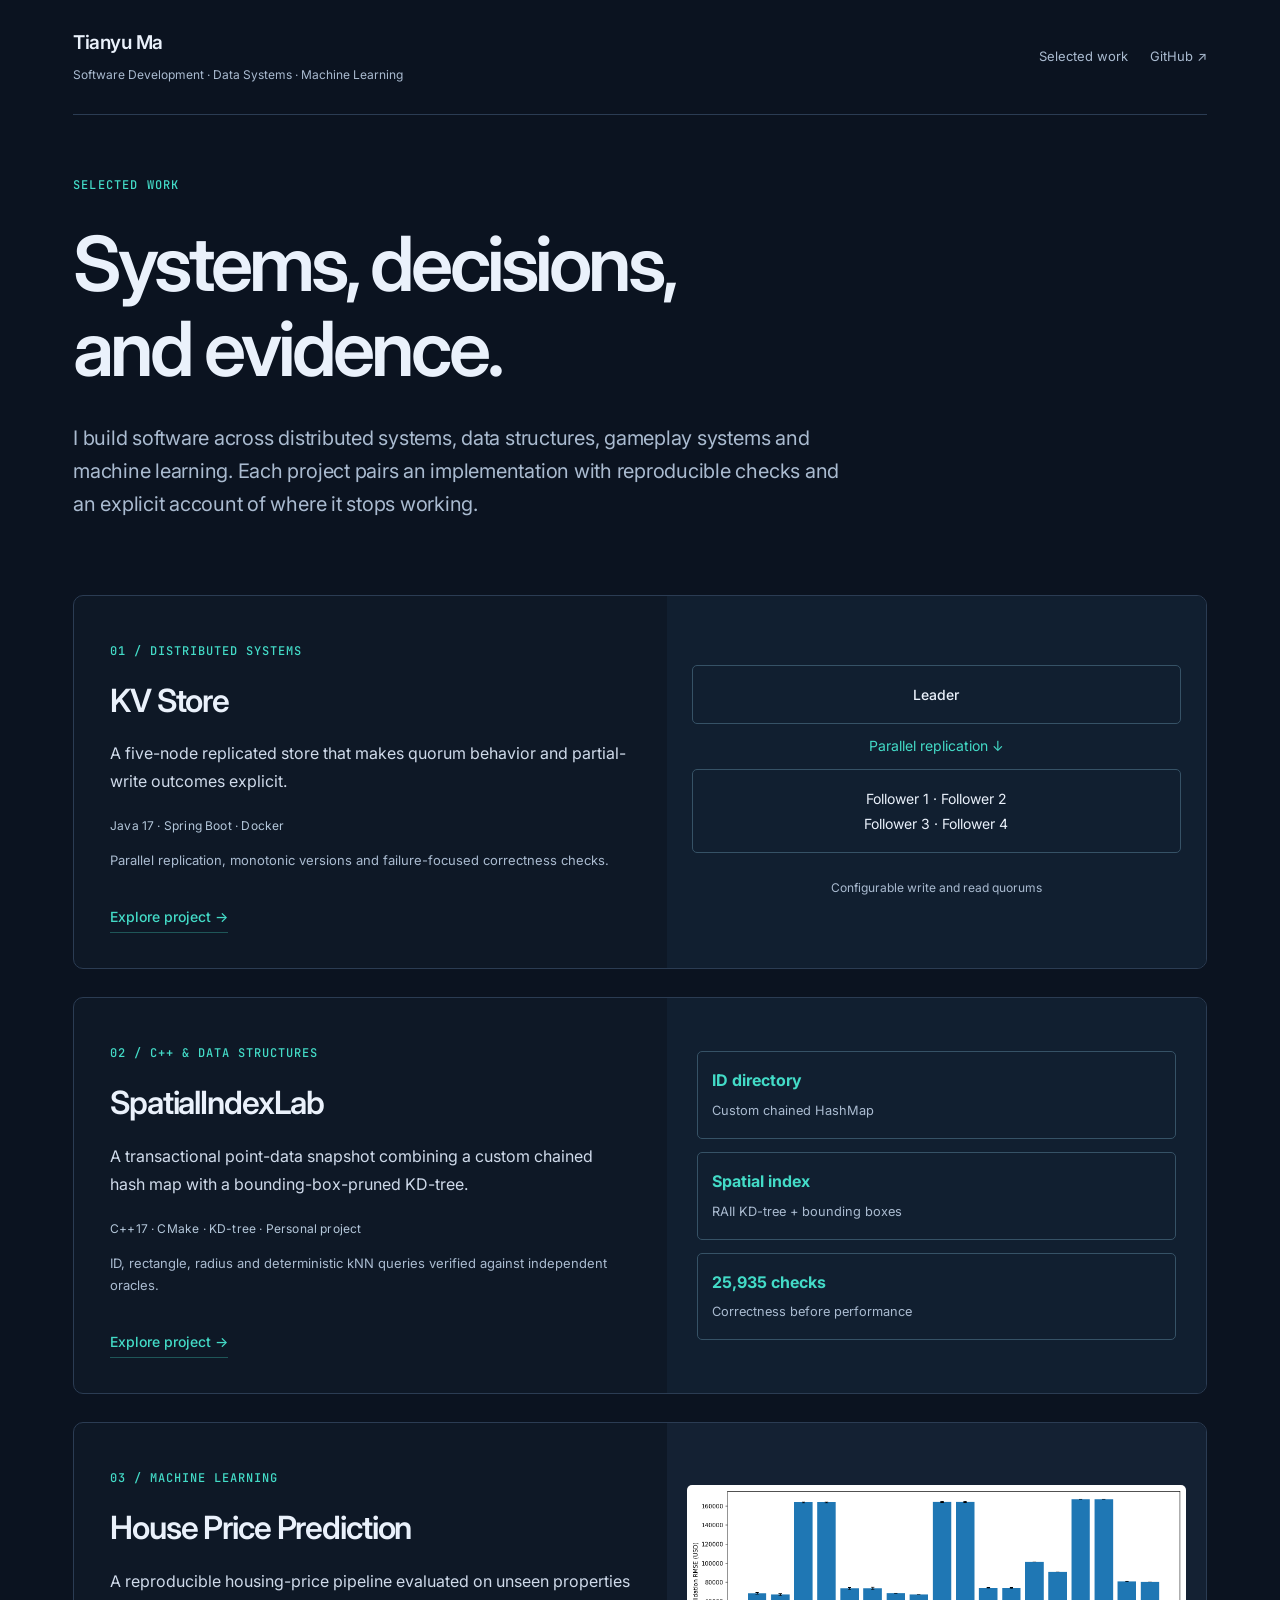
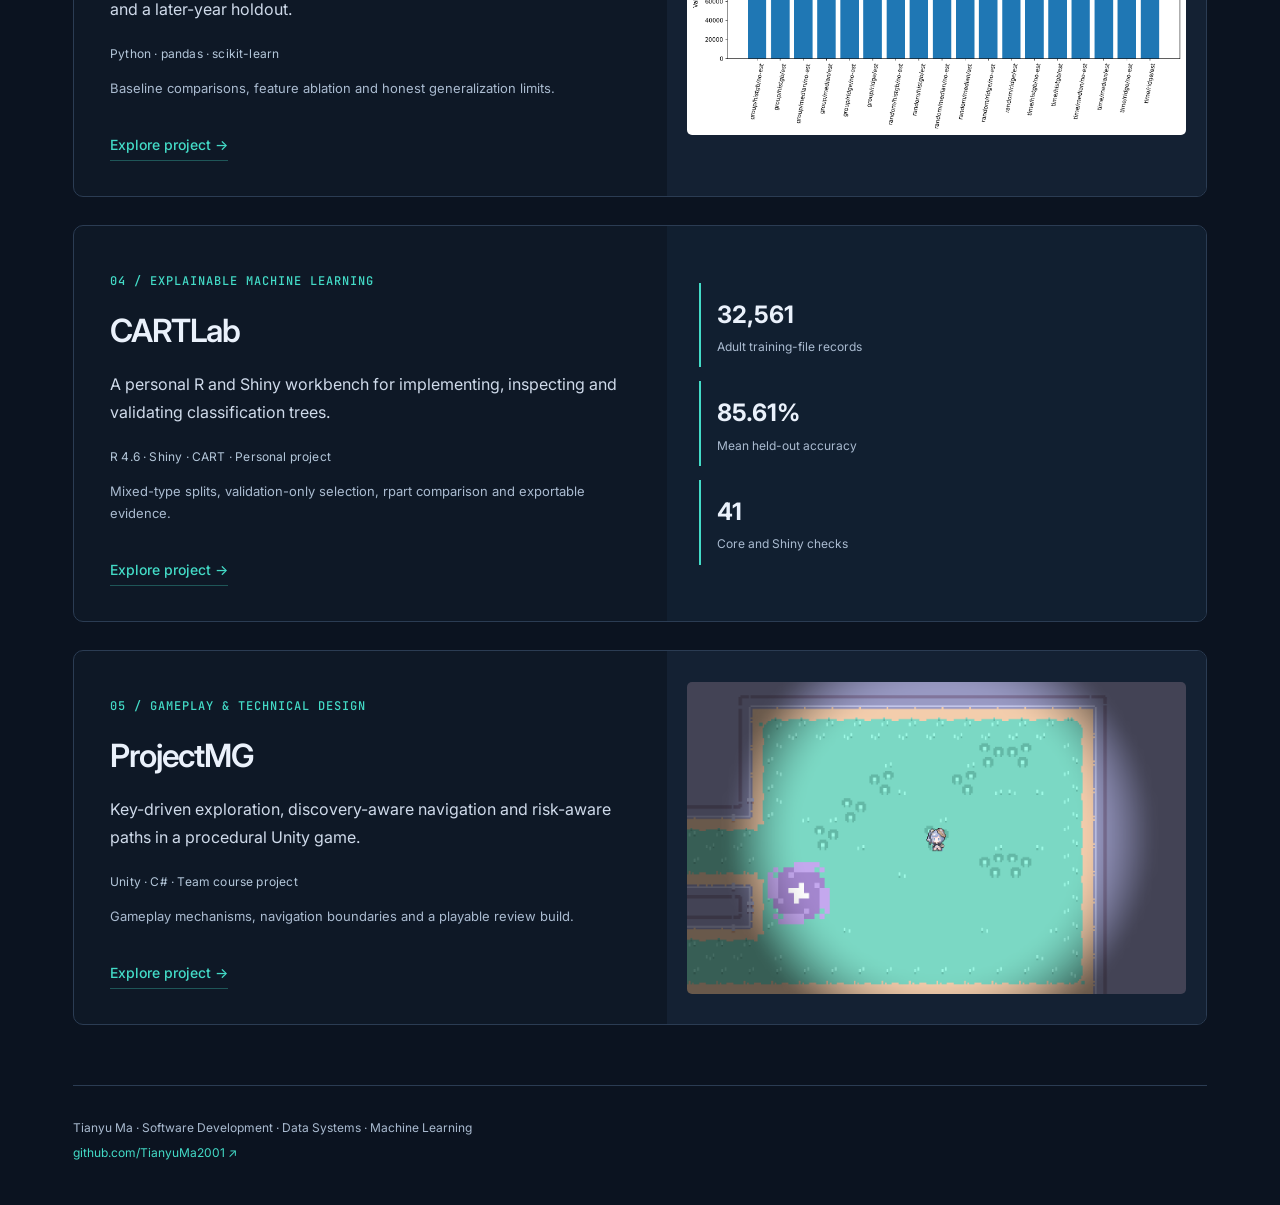
==== commit f851a83f: "Add CART and spatial index case studies" ====
--- a/portfolio/index.html
+++ b/portfolio/index.html
@@ -1,2 +1 @@
-<!DOCTYPE html><html lang="en"><head><meta charSet="utf-8"/><meta name="viewport" content="width=device-width, initial-scale=1"/><link rel="preload" href="/gameplay-original-art.png" as="image"/><link rel="preload" href="/house-model-comparison.png" as="image"/><link rel="stylesheet" href="/_next/static/css/index.z-likwjt.css" data-rsc-css-href="/_next/static/css/index.z-likwjt.css" data-precedence="vite-rsc/importer-resources"/><link rel="modulepreload" fetchPriority="low" href="/_next/static/chunks/index-CoFwViDB.js"/><script src="/_next/static/chunks/rolldown-runtime-C60lm6uB.js" type="module" async=""></script><script src="/_next/static/chunks/framework-D_rUT4EX.js" type="module" async=""></script><link rel="modulepreload" href="/_next/static/chunks/layout-segment-context-CDFaFhUt.js" crossorigin=""/><title>Tianyu Ma | Selected Work</title><meta name="description" content="Selected projects in gameplay systems, distributed systems and machine learning by Tianyu Ma."/><script>Object.assign(((self[Symbol.for("vinext.navigationRuntime")]??={bootstrap:{routeManifest:null},functions:{}}).bootstrap.rsc??={rsc:[]}),{params:{},nav:{"pathname":"/","searchParams":[]}})</script><link rel="modulepreload" href="/_next/static/chunks/index-CoFwViDB.js" />
-</head><body><main class="compact"><header><a class="identity" href="/">Tianyu Ma<span>Software Development · Gameplay Systems · Machine Learning</span></a><nav><a href="#work">Selected work</a><a href="https://github.com/TianyuMa2001">GitHub ↗</a></nav></header><section class="compact-hero"><p class="eyebrow">SELECTED WORK</p><h1>Systems, decisions,<br/>and evidence.</h1><p class="intro">I develop software across gameplay systems, distributed systems, and machine learning. My work focuses on turning complex problems into clear implementations, testing how they behave, and understanding their limitations.</p></section><section id="work" class="project-list" aria-label="Selected projects"><article class="project-card"><div class="project-card-copy"><p class="eyebrow">01<!-- --> / <!-- -->Gameplay &amp; Technical Design</p><h2><a href="/portfolio/projectmg/">ProjectMG</a></h2><p>Key-driven exploration, discovery-aware navigation and risk-aware paths in a procedural Unity game.</p><p class="project-tags">Unity · C# · Team course project</p><p class="project-detail">Gameplay mechanisms, navigation boundaries and a playable review build.</p><a class="project-open" href="/portfolio/projectmg/">Explore project →</a></div><a class="project-preview" href="/portfolio/projectmg/" aria-label="Open ProjectMG"><img src="/gameplay-original-art.png" alt="Actual ProjectMG gameplay camera with original artwork"/></a></article><article class="project-card"><div class="project-card-copy"><p class="eyebrow">02<!-- --> / <!-- -->Distributed Systems</p><h2><a href="/portfolio/kvstore/">KV Store</a></h2><p>A five-node replicated store that makes quorum behavior and partial-write outcomes explicit.</p><p class="project-tags">Java 17 · Spring Boot · Docker</p><p class="project-detail">Parallel replication, monotonic versions and failure-focused correctness checks.</p><a class="project-open" href="/portfolio/kvstore/">Explore project →</a></div><div class="kv-preview" aria-label="Five-node replication topology"><span>Leader</span><p>Parallel replication ↓</p><div>Follower 1 · Follower 2<br/>Follower 3 · Follower 4</div><small>Configurable write and read quorums</small></div></article><article class="project-card"><div class="project-card-copy"><p class="eyebrow">03<!-- --> / <!-- -->Machine Learning</p><h2><a href="/portfolio/house-price-prediction/">House Price Prediction</a></h2><p>A reproducible housing-price pipeline evaluated on unseen properties and a later-year holdout.</p><p class="project-tags">Python · pandas · scikit-learn</p><p class="project-detail">Baseline comparisons, feature ablation and honest generalization limits.</p><a class="project-open" href="/portfolio/house-price-prediction/">Explore project →</a></div><a class="project-preview" href="/portfolio/house-price-prediction/" aria-label="Open House Price Prediction"><img src="/house-model-comparison.png" alt="Recorded housing model comparison across validation methods"/></a></article></section><footer><p>Tianyu Ma · Software Development · Gameplay Systems · Machine Learning</p><a href="https://github.com/TianyuMa2001">github.com/TianyuMa2001 ↗</a></footer></main><script type="module" src="/_next/static/chunks/index-CoFwViDB.js" id="_R_" async=""></script><script>((self[Symbol.for("vinext.navigationRuntime")]??={bootstrap:{routeManifest:null},functions:{}}).bootstrap.rsc??={rsc:[]}).rsc.push("0:{\"page:/\":\"$L1\",\"layout:/\":\"$L2\",\"route:/\":\"$L3\",\"__route\":\"route:/\",\"__interceptionContext\":null,\"__layoutIds\":[\"layout:/\"],\"__rootLayout\":\"/\",\"__bfcacheSegmentIdentities\":{\"layout:/\":\"[\\\"layout\\\",\\\"layout:/\\\",\\\"root-boundary:/\\\",\\\"\\\"]\",\"page:/\":\"[\\\"page\\\",\\\"page:/\\\",\\\"root-boundary:/\\\",\\\"\\\"]\"},\"__srcPage\":[\"page\"],\"__layoutFlags\":{\"layout:/\":\"s\"},\"__artifactCompatibility\":{\"schemaVersion\":1,\"graphVersion\":\"app-route-graph:1177fd80f83fa7b0\",\"deploymentVersion\":\"cc4f88ab-eeda-45c1-9097-256e84872ca2\",\"appElementsSchemaVersion\":1,\"rscPayloadSchemaVersion\":1,\"rootBoundaryId\":\"/\",\"renderEpoch\":null}}\n")</script><script>((self[Symbol.for("vinext.navigationRuntime")]??={bootstrap:{routeManifest:null},functions:{}}).bootstrap.rsc??={rsc:[]}).rsc.push("4:I[\"3bb4c73cb361\",[],\"Children\",1]\n")</script><script>((self[Symbol.for("vinext.navigationRuntime")]??={bootstrap:{routeManifest:null},functions:{}}).bootstrap.rsc??={rsc:[]}).rsc.push("5:I[\"0bef8629d058\",[],\"GlobalErrorBoundary\",1]\n")</script><script>((self[Symbol.for("vinext.navigationRuntime")]??={bootstrap:{routeManifest:null},functions:{}}).bootstrap.rsc??={rsc:[]}).rsc.push("6:I[\"a7f3f1d63985\",[],\"default\",1]\n")</script><script>((self[Symbol.for("vinext.navigationRuntime")]??={bootstrap:{routeManifest:null},functions:{}}).bootstrap.rsc??={rsc:[]}).rsc.push("7:I[\"0bef8629d058\",[],\"ErrorBoundary\",1]\n")</script><script>((self[Symbol.for("vinext.navigationRuntime")]??={bootstrap:{routeManifest:null},functions:{}}).bootstrap.rsc??={rsc:[]}).rsc.push("8:I[\"bcc88b3729e4\",[],\"LayoutSegmentProvider\",1]\n")</script><script>((self[Symbol.for("vinext.navigationRuntime")]??={bootstrap:{routeManifest:null},functions:{}}).bootstrap.rsc??={rsc:[]}).rsc.push("9:I[\"3bb4c73cb361\",[],\"Slot\",1]\n")</script><script>((self[Symbol.for("vinext.navigationRuntime")]??={bootstrap:{routeManifest:null},functions:{}}).bootstrap.rsc??={rsc:[]}).rsc.push("a:I[\"0bef8629d058\",[],\"NotFoundBoundary\",1]\n")</script><script>((self[Symbol.for("vinext.navigationRuntime")]??={bootstrap:{routeManifest:null},functions:{}}).bootstrap.rsc??={rsc:[]}).rsc.push("b:I[\"fdec6512cad3\",[],\"AppRouterScrollTarget\",1]\n")</script><script>((self[Symbol.for("vinext.navigationRuntime")]??={bootstrap:{routeManifest:null},functions:{}}).bootstrap.rsc??={rsc:[]}).rsc.push("c:I[\"0bef8629d058\",[],\"RedirectBoundary\",1]\n")</script><script>((self[Symbol.for("vinext.navigationRuntime")]??={bootstrap:{routeManifest:null},functions:{}}).bootstrap.rsc??={rsc:[]}).rsc.push(":HL[\"/_next/static/css/index.z-likwjt.css\",\"style\"     ]\n")</script><script>((self[Symbol.for("vinext.navigationRuntime")]??={bootstrap:{routeManifest:null},functions:{}}).bootstrap.rsc??={rsc:[]}).rsc.push("2:[[[\"$\",\"link\",\"css:/_next/static/css/index.z-likwjt.css\",{\"rel\":\"stylesheet\",\"precedence\":\"vite-rsc/importer-resources\",\"href\":\"/_next/static/css/index.z-likwjt.css\",\"data-rsc-css-href\":\"/_next/static/css/index.z-likwjt.css\"}],\"$undefined\"],[\"$\",\"html\",null,{\"lang\":\"en\",\"children\":[\"$\",\"body\",null,{\"children\":[\"$\",\"$L4\",null,{}]}]}]]\n")</script><script>((self[Symbol.for("vinext.navigationRuntime")]??={bootstrap:{routeManifest:null},functions:{}}).bootstrap.rsc??={rsc:[]}).rsc.push("3:[[[\"$\",\"meta\",null,{\"charSet\":\"utf-8\"}],[[\"$\",\"title\",\"0\",{\"children\":\"Tianyu Ma | Selected Work\"}],[\"$\",\"meta\",\"1\",{\"name\":\"description\",\"content\":\"Selected projects in gameplay systems, distributed systems and machine learning by Tianyu Ma.\"}]],[[\"$\",\"meta\",\"0\",{\"name\":\"viewport\",\"content\":\"width=device-width, initial-scale=1\"}]]],[\"$\",\"$L5\",null,{\"fallback\":\"$6\",\"children\":[\"$\",\"$L7\",null,{\"fallback\":\"$6\",\"children\":[\"$\",\"$L8\",null,{\"providerId\":\"layout:/\",\"segmentMap\":{\"children\":[]},\"children\":[\"$\",\"$L9\",null,{\"id\":\"layout:/\",\"parallelSlots\":\"$undefined\",\"children\":[\"$\",\"$La\",null,{\"resetKey\":\"\",\"fallback\":[[\"$\",\"title\",null,{\"children\":\"404: This page could not be found.\"}],[\"$\",\"div\",null,{\"style\":{\"fontFamily\":\"system-ui,\\\"Segoe UI\\\",Roboto,Helvetica,Arial,sans-serif,\\\"Apple Color Emoji\\\",\\\"Segoe UI Emoji\\\"\",\"height\":\"100vh\",\"textAlign\":\"center\",\"display\":\"flex\",\"flexDirection\":\"column\",\"alignItems\":\"center\",\"justifyContent\":\"center\"},\"children\":[\"$\",\"div\",null,{\"children\":[[\"$\",\"style\",null,{\"dangerouslySetInnerHTML\":{\"__html\":\"body{color:#000;background:#fff;margin:0}.next-error-h1{border-right:1px solid rgba(0,0,0,.3)}@media (prefers-color-scheme:dark){body{color:#fff;background:#000}.next-error-h1{border-right:1px solid rgba(255,255,255,.3)}}\"}}],[\"$\",\"h1\",null,{\"className\":\"next-error-h1\",\"style\":{\"display\":\"inline-block\",\"margin\":\"0 20px 0 0\",\"padding\":\"0 23px 0 0\",\"fontSize\":24,\"fontWeight\":500,\"verticalAlign\":\"top\",\"lineHeight\":\"49px\"},\"children\":404}],[\"$\",\"div\",null,{\"style\":{\"display\":\"inline-block\"},\"children\":[\"$\",\"h2\",null,{\"style\":{\"fontSize\":14,\"fontWeight\":400,\"lineHeight\":\"49px\",\"margin\":0},\"children\":\"This page could not be found.\"}]}]]}]}]],\"children\":[\"$\",\"$Lb\",null,{\"children\":[\"$\",\"$Lc\",null,{\"children\":[[\"$\",\"$L8\",null,{\"providerId\":\"page:/\",\"segmentMap\":{\"children\":[\"__PAGE__\"]},\"children\":[\"$\",\"$L9\",null,{\"id\":\"page:/\"}]}],null]}]}]}]}]}]}]}],null,null]\n")</script><script>((self[Symbol.for("vinext.navigationRuntime")]??={bootstrap:{routeManifest:null},functions:{}}).bootstrap.rsc??={rsc:[]}).rsc.push(":HL[\"/gameplay-original-art.png\",\"image\"]\n")</script><script>((self[Symbol.for("vinext.navigationRuntime")]??={bootstrap:{routeManifest:null},functions:{}}).bootstrap.rsc??={rsc:[]}).rsc.push(":HL[\"/house-model-comparison.png\",\"image\"]\n")</script><script>((self[Symbol.for("vinext.navigationRuntime")]??={bootstrap:{routeManifest:null},functions:{}}).bootstrap.rsc??={rsc:[]}).rsc.push("1:[\"$\",\"main\",null,{\"className\":\"compact\",\"children\":[[\"$\",\"header\",null,{\"children\":[[\"$\",\"a\",null,{\"className\":\"identity\",\"href\":\"/\",\"children\":[\"Tianyu Ma\",[\"$\",\"span\",null,{\"children\":\"Software Development · Gameplay Systems · Machine Learning\"}]]}],[\"$\",\"nav\",null,{\"children\":[[\"$\",\"a\",null,{\"href\":\"#work\",\"children\":\"Selected work\"}],[\"$\",\"a\",null,{\"href\":\"https://github.com/TianyuMa2001\",\"children\":\"GitHub ↗\"}]]}]]}],[\"$\",\"section\",null,{\"className\":\"compact-hero\",\"children\":[[\"$\",\"p\",null,{\"className\":\"eyebrow\",\"children\":\"SELECTED WORK\"}],[\"$\",\"h1\",null,{\"children\":[\"Systems, decisions,\",[\"$\",\"br\",null,{}],\"and evidence.\"]}],[\"$\",\"p\",null,{\"className\":\"intro\",\"children\":\"I develop software across gameplay systems, distributed systems, and machine learning. My work focuses on turning complex problems into clear implementations, testing how they behave, and understanding their limitations.\"}]]}],[\"$\",\"section\",null,{\"id\":\"work\",\"className\":\"project-list\",\"aria-label\":\"Selected projects\",\"children\":[[\"$\",\"article\",\"01\",{\"className\":\"project-card\",\"children\":[[\"$\",\"div\",null,{\"className\":\"project-card-copy\",\"children\":[[\"$\",\"p\",null,{\"className\":\"eyebrow\",\"children\":[\"01\",\" / \",\"Gameplay \u0026 Technical Design\"]}],[\"$\",\"h2\",null,{\"children\":[\"$\",\"a\",null,{\"href\":\"/portfolio/projectmg/\",\"children\":\"ProjectMG\"}]}],[\"$\",\"p\",null,{\"children\":\"Key-driven exploration, discovery-aware navigation and risk-aware paths in a procedural Unity game.\"}],[\"$\",\"p\",null,{\"className\":\"project-tags\",\"children\":\"Unity · C# · Team course project\"}],[\"$\",\"p\",null,{\"className\":\"project-detail\",\"children\":\"Gameplay mechanisms, navigation boundaries and a playable review build.\"}],[\"$\",\"a\",null,{\"className\":\"project-open\",\"href\":\"/portfolio/projectmg/\",\"children\":\"Explore project →\"}]]}],[\"$\",\"a\",null,{\"className\":\"project-preview\",\"href\":\"/portfolio/projectmg/\",\"aria-label\":\"Open ProjectMG\",\"children\":[\"$\",\"img\",null,{\"src\":\"/gameplay-original-art.png\",\"alt\":\"Actual ProjectMG gameplay camera with original artwork\"}]}]]}],[\"$\",\"article\",\"02\",{\"className\":\"project-card\",\"children\":[[\"$\",\"div\",null,{\"className\":\"project-card-copy\",\"children\":[[\"$\",\"p\",null,{\"className\":\"eyebrow\",\"children\":[\"02\",\" / \",\"Distributed Systems\"]}],[\"$\",\"h2\",null,{\"children\":[\"$\",\"a\",null,{\"href\":\"/portfolio/kvstore/\",\"children\":\"KV Store\"}]}],[\"$\",\"p\",null,{\"children\":\"A five-node replicated store that makes quorum behavior and partial-write outcomes explicit.\"}],[\"$\",\"p\",null,{\"className\":\"project-tags\",\"children\":\"Java 17 · Spring Boot · Docker\"}],[\"$\",\"p\",null,{\"className\":\"project-detail\",\"children\":\"Parallel replication, monotonic versions and failure-focused correctness checks.\"}],[\"$\",\"a\",null,{\"className\":\"project-open\",\"href\":\"/portfolio/kvstore/\",\"children\":\"Explore project →\"}]]}],[\"$\",\"div\",null,{\"className\":\"kv-preview\",\"aria-label\":\"Five-node replication topology\",\"children\":[[\"$\",\"span\",null,{\"children\":\"Leader\"}],[\"$\",\"p\",null,{\"children\":\"Parallel replication ↓\"}],[\"$\",\"div\",null,{\"children\":[\"Follower 1 · Follower 2\",[\"$\",\"br\",null,{}],\"Follower 3 · Follower 4\"]}],[\"$\",\"small\",null,{\"children\":\"Configurable write and read quorums\"}]]}]]}],[\"$\",\"article\",\"03\",{\"className\":\"project-card\",\"children\":[[\"$\",\"div\",null,{\"className\":\"project-card-copy\",\"children\":[[\"$\",\"p\",null,{\"className\":\"eyebrow\",\"children\":[\"03\",\" / \",\"Machine Learning\"]}],[\"$\",\"h2\",null,{\"children\":[\"$\",\"a\",null,{\"href\":\"/portfolio/house-price-prediction/\",\"children\":\"House Price Prediction\"}]}],[\"$\",\"p\",null,{\"children\":\"A reproducible housing-price pipeline evaluated on unseen properties and a later-year holdout.\"}],[\"$\",\"p\",null,{\"className\":\"project-tags\",\"children\":\"Python · pandas · scikit-learn\"}],[\"$\",\"p\",null,{\"className\":\"project-detail\",\"children\":\"Baseline comparisons, feature ablation and honest generalization limits.\"}],[\"$\",\"a\",null,{\"className\":\"project-open\",\"href\":\"/portfolio/house-price-prediction/\",\"children\":\"Explore project →\"}]]}],[\"$\",\"a\",null,{\"className\":\"project-preview\",\"href\":\"/portfolio/house-price-prediction/\",\"aria-label\":\"Open House Price Prediction\",\"children\":[\"$\",\"img\",null,{\"src\":\"/house-model-comparison.png\",\"alt\":\"Recorded housing model comparison across validation methods\"}]}]]}]]}],\"$Ld\"]}]\n")</script><script>((self[Symbol.for("vinext.navigationRuntime")]??={bootstrap:{routeManifest:null},functions:{}}).bootstrap.rsc??={rsc:[]}).rsc.push("d:[\"$\",\"footer\",null,{\"children\":[[\"$\",\"p\",null,{\"children\":\"Tianyu Ma · Software Development · Gameplay Systems · Machine Learning\"}],[\"$\",\"a\",null,{\"href\":\"https://github.com/TianyuMa2001\",\"children\":\"github.com/TianyuMa2001 ↗\"}]]}]\n")</script><script>Object.assign(((self[Symbol.for("vinext.navigationRuntime")]??={bootstrap:{routeManifest:null},functions:{}}).bootstrap.rsc??={rsc:[]}),{"initialCacheKind":"static"});((self[Symbol.for("vinext.navigationRuntime")]??={bootstrap:{routeManifest:null},functions:{}}).bootstrap.rsc??={rsc:[]}).done=true</script></body></html>+<!DOCTYPE html><html lang="en"><head><meta charset="utf-8"><meta name="viewport" content="width=device-width,initial-scale=1"><title>Portfolio | Tianyu Ma</title><meta name="description" content="Selected software and machine learning projects by Tianyu Ma."><meta http-equiv="refresh" content="0;url=/"><link rel="canonical" href="https://tianyuma2001.github.io/"><link rel="stylesheet" href="/_next/static/css/index.DJMZrzIJ.css"></head><body><main class="compact"><header><a class="identity" href="/">Tianyu Ma<span>Software Development · Data Systems · Machine Learning</span></a></header><section class="compact-hero"><p class="eyebrow">PORTFOLIO</p><h1>Selected work has moved.</h1><p class="intro"><a href="/">Open all projects →</a></p></section></main></body></html>
--- a/_next/static/css/index.DJMZrzIJ.css
+++ b/_next/static/css/index.DJMZrzIJ.css
@@ -0,0 +1 @@
+@import "https://fonts.googleapis.com/css2?family=Inter:wght@400;500;600;650;700&family=JetBrains+Mono:wght@400;500&display=swap";@layer properties{@supports (((-webkit-hyphens:none)) and (not (margin-trim:inline))) or ((-moz-orient:inline) and (not (color:rgb(from red r g b)))){*,:before,:after{--tw-translate-x:0;--tw-translate-y:0;--tw-translate-z:0;--tw-rotate-x:initial;--tw-rotate-y:initial;--tw-rotate-z:initial;--tw-skew-x:initial;--tw-skew-y:initial;--tw-scroll-snap-strictness:proximity;--tw-space-x-reverse:0;--tw-border-style:solid;--tw-leading:initial;--tw-font-weight:initial;--tw-tracking:initial;--tw-ordinal:initial;--tw-slashed-zero:initial;--tw-numeric-figure:initial;--tw-numeric-spacing:initial;--tw-numeric-fraction:initial;--tw-shadow:0 0 #0000;--tw-shadow-color:initial;--tw-shadow-alpha:100%;--tw-inset-shadow:0 0 #0000;--tw-inset-shadow-color:initial;--tw-inset-shadow-alpha:100%;--tw-ring-color:initial;--tw-ring-shadow:0 0 #0000;--tw-inset-ring-color:initial;--tw-inset-ring-shadow:0 0 #0000;--tw-ring-inset:initial;--tw-ring-offset-width:0px;--tw-ring-offset-color:#fff;--tw-ring-offset-shadow:0 0 #0000;--tw-outline-style:solid;--tw-duration:initial;--tw-ease:initial;--tw-content:"";--tw-scale-x:1;--tw-scale-y:1;--tw-scale-z:1;--tw-blur:initial;--tw-brightness:initial;--tw-contrast:initial;--tw-grayscale:initial;--tw-hue-rotate:initial;--tw-invert:initial;--tw-opacity:initial;--tw-saturate:initial;--tw-sepia:initial;--tw-drop-shadow:initial;--tw-drop-shadow-color:initial;--tw-drop-shadow-alpha:100%;--tw-drop-shadow-size:initial;--tw-backdrop-blur:initial;--tw-backdrop-brightness:initial;--tw-backdrop-contrast:initial;--tw-backdrop-grayscale:initial;--tw-backdrop-hue-rotate:initial;--tw-backdrop-invert:initial;--tw-backdrop-opacity:initial;--tw-backdrop-saturate:initial;--tw-backdrop-sepia:initial}::backdrop{--tw-translate-x:0;--tw-translate-y:0;--tw-translate-z:0;--tw-rotate-x:initial;--tw-rotate-y:initial;--tw-rotate-z:initial;--tw-skew-x:initial;--tw-skew-y:initial;--tw-scroll-snap-strictness:proximity;--tw-space-x-reverse:0;--tw-border-style:solid;--tw-leading:initial;--tw-font-weight:initial;--tw-tracking:initial;--tw-ordinal:initial;--tw-slashed-zero:initial;--tw-numeric-figure:initial;--tw-numeric-spacing:initial;--tw-numeric-fraction:initial;--tw-shadow:0 0 #0000;--tw-shadow-color:initial;--tw-shadow-alpha:100%;--tw-inset-shadow:0 0 #0000;--tw-inset-shadow-color:initial;--tw-inset-shadow-alpha:100%;--tw-ring-color:initial;--tw-ring-shadow:0 0 #0000;--tw-inset-ring-color:initial;--tw-inset-ring-shadow:0 0 #0000;--tw-ring-inset:initial;--tw-ring-offset-width:0px;--tw-ring-offset-color:#fff;--tw-ring-offset-shadow:0 0 #0000;--tw-outline-style:solid;--tw-duration:initial;--tw-ease:initial;--tw-content:"";--tw-scale-x:1;--tw-scale-y:1;--tw-scale-z:1;--tw-blur:initial;--tw-brightness:initial;--tw-contrast:initial;--tw-grayscale:initial;--tw-hue-rotate:initial;--tw-invert:initial;--tw-opacity:initial;--tw-saturate:initial;--tw-sepia:initial;--tw-drop-shadow:initial;--tw-drop-shadow-color:initial;--tw-drop-shadow-alpha:100%;--tw-drop-shadow-size:initial;--tw-backdrop-blur:initial;--tw-backdrop-brightness:initial;--tw-backdrop-contrast:initial;--tw-backdrop-grayscale:initial;--tw-backdrop-hue-rotate:initial;--tw-backdrop-invert:initial;--tw-backdrop-opacity:initial;--tw-backdrop-saturate:initial;--tw-backdrop-sepia:initial}}}@layer theme{:root,:host{--font-sans:ui-sans-serif, system-ui, sans-serif, "Apple Color Emoji", "Segoe UI Emoji", "Segoe UI Symbol", "Noto Color Emoji";--font-mono:ui-monospace, SFMono-Regular, Menlo, Monaco, Consolas, "Liberation Mono", "Courier New", monospace;--color-black:#000;--color-white:#fff;--spacing:.25rem;--container-xs:20rem;--container-sm:24rem;--text-xs:.75rem;--text-xs--line-height:calc(1 / .75);--text-sm:.875rem;--text-sm--line-height:calc(1.25 / .875);--text-base:1rem;--text-base--line-height:calc(1.5 / 1);--font-weight-normal:400;--font-weight-medium:500;--tracking-tight:-.025em;--tracking-widest:.1em;--leading-tight:1.25;--leading-snug:1.375;--leading-normal:1.5;--leading-relaxed:1.625;--radius-sm:.25rem;--radius-md:.375rem;--radius-lg:.5rem;--radius-xl:.75rem;--radius-2xl:1rem;--radius-4xl:2rem;--ease-in-out:cubic-bezier(.4, 0, .2, 1);--animate-spin:spin 1s linear infinite;--animate-pulse:pulse 2s cubic-bezier(.4, 0, .6, 1) infinite;--blur-xs:4px;--aspect-video:16 / 9;--default-transition-duration:.15s;--default-transition-timing-function:cubic-bezier(.4, 0, .2, 1);--default-font-family:var(--font-sans);--default-mono-font-family:var(--font-mono)}}@layer base{*,:after,:before{box-sizing:border-box;border:0 solid;margin:0;padding:0}::backdrop{box-sizing:border-box;border:0 solid;margin:0;padding:0}::file-selector-button{box-sizing:border-box;border:0 solid;margin:0;padding:0}html,:host{-webkit-text-size-adjust:100%;tab-size:4;line-height:1.5;font-family:var(--default-font-family,ui-sans-serif, system-ui, sans-serif, "Apple Color Emoji", "Segoe UI Emoji", "Segoe UI Symbol", "Noto Color Emoji");font-feature-settings:var(--default-font-feature-settings,normal);font-variation-settings:var(--default-font-variation-settings,normal);-webkit-tap-highlight-color:transparent}hr{height:0;color:inherit;border-top-width:1px}abbr:where([title]){-webkit-text-decoration:underline dotted;text-decoration:underline dotted}h1,h2,h3,h4,h5,h6{font-size:inherit;font-weight:inherit}a{color:inherit;-webkit-text-decoration:inherit;-webkit-text-decoration:inherit;-webkit-text-decoration:inherit;-webkit-text-decoration:inherit;text-decoration:inherit}b,strong{font-weight:bolder}code,kbd,samp,pre{font-family:var(--default-mono-font-family,ui-monospace, SFMono-Regular, Menlo, Monaco, Consolas, "Liberation Mono", "Courier New", monospace);font-feature-settings:var(--default-mono-font-feature-settings,normal);font-variation-settings:var(--default-mono-font-variation-settings,normal);font-size:1em}small{font-size:80%}sub,sup{vertical-align:baseline;font-size:75%;line-height:0;position:relative}sub{bottom:-.25em}sup{top:-.5em}table{text-indent:0;border-color:inherit;border-collapse:collapse}:-moz-focusring{outline:auto}progress{vertical-align:baseline}summary{display:list-item}ol,ul,menu{list-style:none}img,svg,video,canvas,audio,iframe,embed,object{vertical-align:middle;display:block}img,video{max-width:100%;height:auto}button,input,select,optgroup,textarea{font:inherit;font-feature-settings:inherit;font-variation-settings:inherit;letter-spacing:inherit;color:inherit;opacity:1;background-color:#0000;border-radius:0}::file-selector-button{font:inherit;font-feature-settings:inherit;font-variation-settings:inherit;letter-spacing:inherit;color:inherit;opacity:1;background-color:#0000;border-radius:0}:where(select:is([multiple],[size])) optgroup{font-weight:bolder}:where(select:is([multiple],[size])) optgroup option{padding-inline-start:20px}::file-selector-button{margin-inline-end:4px}::placeholder{opacity:1}@supports (not ((-webkit-appearance:-apple-pay-button))) or (contain-intrinsic-size:1px){::placeholder{color:currentColor}@supports (color:color-mix(in lab, red, red)){::placeholder{color:color-mix(in oklab, currentcolor 50%, transparent)}}}textarea{resize:vertical}::-webkit-search-decoration{-webkit-appearance:none}::-webkit-date-and-time-value{min-height:1lh;text-align:inherit}::-webkit-datetime-edit{display:inline-flex}::-webkit-datetime-edit-fields-wrapper{padding:0}::-webkit-datetime-edit{padding-block:0}::-webkit-datetime-edit-year-field{padding-block:0}::-webkit-datetime-edit-month-field{padding-block:0}::-webkit-datetime-edit-day-field{padding-block:0}::-webkit-datetime-edit-hour-field{padding-block:0}::-webkit-datetime-edit-minute-field{padding-block:0}::-webkit-datetime-edit-second-field{padding-block:0}::-webkit-datetime-edit-millisecond-field{padding-block:0}::-webkit-datetime-edit-meridiem-field{padding-block:0}::-webkit-calendar-picker-indicator{line-height:1}:-moz-ui-invalid{box-shadow:none}button,input:where([type=button],[type=reset],[type=submit]){-webkit-appearance:button;appearance:button}::file-selector-button{-webkit-appearance:button;appearance:button}::-webkit-inner-spin-button{height:auto}::-webkit-outer-spin-button{height:auto}[hidden]:where(:not([hidden=until-found])){display:none!important}}@layer components;@layer utilities{.\@container\/card-header{container:card-header/inline-size}.\@container\/field-group{container:field-group/inline-size}.pointer-events-auto{pointer-events:auto}.pointer-events-none{pointer-events:none}.invisible{visibility:hidden}.visible{visibility:visible}.sr-only{clip-path:inset(50%);white-space:nowrap;border-width:0;width:1px;height:1px;margin:-1px;padding:0;position:absolute;overflow:hidden}.absolute{position:absolute}.fixed{position:fixed}.relative{position:relative}.static{position:static}.inset-0{inset:calc(var(--spacing) * 0)}.inset-x-0{inset-inline:calc(var(--spacing) * 0)}.inset-x-4{inset-inline:calc(var(--spacing) * 4)}.inset-y-0{inset-block:calc(var(--spacing) * 0)}.inset-s-1\/2{inset-inline-start:50%}.start{inset-inline-start:var(--spacing)}.end{inset-inline-end:var(--spacing)}.-top-12{top:calc(var(--spacing) * -12)}.top-0{top:calc(var(--spacing) * 0)}.top-1\.5{top:calc(var(--spacing) * 1.5)}.top-1\/2{top:50%}.top-1\/3{top:33.3333%}.top-2{top:calc(var(--spacing) * 2)}.top-3{top:calc(var(--spacing) * 3)}.top-3\.5{top:calc(var(--spacing) * 3.5)}.top-\[60\%\]{top:60%}.top-full{top:100%}.top-px{top:1px}.-right-12{right:calc(var(--spacing) * -12)}.right-0{right:calc(var(--spacing) * 0)}.right-1{right:calc(var(--spacing) * 1)}.right-2{right:calc(var(--spacing) * 2)}.right-2\.5{right:calc(var(--spacing) * 2.5)}.right-3{right:calc(var(--spacing) * 3)}.-bottom-12{bottom:calc(var(--spacing) * -12)}.bottom-0{bottom:calc(var(--spacing) * 0)}.bottom-4{bottom:calc(var(--spacing) * 4)}.-left-12{left:calc(var(--spacing) * -12)}.left-1\.5{left:calc(var(--spacing) * 1.5)}.left-1\/2{left:50%}.left-3{left:calc(var(--spacing) * 3)}.isolate{isolation:isolate}.z-0{z-index:0}.z-1{z-index:1}.z-10{z-index:10}.z-20{z-index:20}.z-50{z-index:50}.z-\[calc\(1000-var\(--toast-index\)\)\]{z-index:calc(1000 - var(--toast-index))}.order-first{order:-9999}.order-last{order:9999}.col-start-2{grid-column-start:2}.row-span-2{grid-row:span 2/span 2}.row-start-1{grid-row-start:1}.m-\(--drawer-inset\,0px\){margin:var(--drawer-inset,0px)}.-mx-1{margin-inline:calc(var(--spacing) * -1)}.-mx-4{margin-inline:calc(var(--spacing) * -4)}.mx-2{margin-inline:calc(var(--spacing) * 2)}.mx-3\.5{margin-inline:calc(var(--spacing) * 3.5)}.mx-auto{margin-inline:auto}.-my-2{margin-block:calc(var(--spacing) * -2)}.my-0\.5{margin-block:calc(var(--spacing) * .5)}.my-1{margin-block:calc(var(--spacing) * 1)}.my-2{margin-block:calc(var(--spacing) * 2)}.my-auto{margin-block:auto}.-mt-4{margin-top:calc(var(--spacing) * -4)}.mt-0\.5{margin-top:calc(var(--spacing) * .5)}.mt-2{margin-top:calc(var(--spacing) * 2)}.mt-4{margin-top:calc(var(--spacing) * 4)}.mt-auto{margin-top:auto}.-mb-4{margin-bottom:calc(var(--spacing) * -4)}.mb-1\.5{margin-bottom:calc(var(--spacing) * 1.5)}.mb-2{margin-bottom:calc(var(--spacing) * 2)}.-ml-1{margin-left:calc(var(--spacing) * -1)}.-ml-4{margin-left:calc(var(--spacing) * -4)}.ml-1{margin-left:calc(var(--spacing) * 1)}.ml-4{margin-left:calc(var(--spacing) * 4)}.ml-auto{margin-left:auto}.line-clamp-1{-webkit-line-clamp:1;-webkit-box-orient:vertical;display:-webkit-box;overflow:hidden}.line-clamp-2{-webkit-line-clamp:2;-webkit-box-orient:vertical;display:-webkit-box;overflow:hidden}.block{display:block}.flex{display:flex}.grid{display:grid}.hidden{display:none}.inline-flex{display:inline-flex}.table{display:table}.table-caption{display:table-caption}.table-cell{display:table-cell}.table-row{display:table-row}.field-sizing-content{field-sizing:content}.aspect-\(--ratio\){aspect-ratio:var(--ratio)}.aspect-square{aspect-ratio:1}.aspect-video{aspect-ratio:var(--aspect-video)}.size-\(--cell-size\){width:var(--cell-size);height:var(--cell-size)}.size-2{width:calc(var(--spacing) * 2);height:calc(var(--spacing) * 2)}.size-2\.5{width:calc(var(--spacing) * 2.5);height:calc(var(--spacing) * 2.5)}.size-3{width:calc(var(--spacing) * 3);height:calc(var(--spacing) * 3)}.size-4{width:calc(var(--spacing) * 4);height:calc(var(--spacing) * 4)}.size-5{width:calc(var(--spacing) * 5);height:calc(var(--spacing) * 5)}.size-6{width:calc(var(--spacing) * 6);height:calc(var(--spacing) * 6)}.size-7{width:calc(var(--spacing) * 7);height:calc(var(--spacing) * 7)}.size-8{width:calc(var(--spacing) * 8);height:calc(var(--spacing) * 8)}.size-9{width:calc(var(--spacing) * 9);height:calc(var(--spacing) * 9)}.size-10{width:calc(var(--spacing) * 10);height:calc(var(--spacing) * 10)}.size-auto{width:auto;height:auto}.size-full{width:100%;height:100%}.h-\(--accordion-panel-height\){height:var(--accordion-panel-height)}.h-\(--cell-size\){height:var(--cell-size)}.h-\(--drawer-content-height\){height:var(--drawer-content-height)}.h-\(--height\){height:var(--height)}.h-\(--popup-height\){height:var(--popup-height)}.h-\(--positioner-height\){height:var(--positioner-height)}.h-1{height:calc(var(--spacing) * 1)}.h-1\.5{height:calc(var(--spacing) * 1.5)}.h-2{height:calc(var(--spacing) * 2)}.h-2\.5{height:calc(var(--spacing) * 2.5)}.h-4{height:calc(var(--spacing) * 4)}.h-5{height:calc(var(--spacing) * 5)}.h-6{height:calc(var(--spacing) * 6)}.h-7{height:calc(var(--spacing) * 7)}.h-8{height:calc(var(--spacing) * 8)}.h-8\!{height:calc(var(--spacing) * 8)!important}.h-9{height:calc(var(--spacing) * 9)}.h-10{height:calc(var(--spacing) * 10)}.h-12{height:calc(var(--spacing) * 12)}.h-\[calc\(--spacing\(5\.25\)\)\]{height:calc(calc(var(--spacing) * 5.25))}.h-\[calc\(100\%-1px\)\]{height:calc(100% - 1px)}.h-auto{height:auto}.h-full{height:100%}.h-max{height:max-content}.h-px{height:1px}.h-svh{height:100svh}.max-h-\(--available-height\){max-height:var(--available-height)}.max-h-\(--drawer-content-max-height\,none\){max-height:var(--drawer-content-max-height,none)}.max-h-72{max-height:calc(var(--spacing) * 72)}.max-h-\[min\(calc\(--spacing\(72\)---spacing\(9\)\)\,calc\(var\(--available-height\)---spacing\(9\)\)\)\]{max-height:min(calc(calc(var(--spacing) * 72) - calc(var(--spacing) * 9)), calc(var(--available-height) - calc(var(--spacing) * 9)))}.min-h-0{min-height:calc(var(--spacing) * 0)}.min-h-4{min-height:calc(var(--spacing) * 4)}.min-h-8{min-height:calc(var(--spacing) * 8)}.min-h-16{min-height:calc(var(--spacing) * 16)}.min-h-dvh{min-height:100dvh}.min-h-full{min-height:100%}.min-h-svh{min-height:100svh}.w-\(--anchor-width\){width:var(--anchor-width)}.w-\(--cell-size\){width:var(--cell-size)}.w-\(--drawer-content-width\,auto\){width:var(--drawer-content-width,auto)}.w-\(--popup-width\){width:var(--popup-width)}.w-\(--positioner-width\){width:var(--positioner-width)}.w-\(--sidebar-width\){width:var(--sidebar-width)}.w-0{width:calc(var(--spacing) * 0)}.w-1{width:calc(var(--spacing) * 1)}.w-2{width:calc(var(--spacing) * 2)}.w-2\.5{width:calc(var(--spacing) * 2.5)}.w-4{width:calc(var(--spacing) * 4)}.w-5{width:calc(var(--spacing) * 5)}.w-10{width:calc(var(--spacing) * 10)}.w-24{width:calc(var(--spacing) * 24)}.w-64{width:calc(var(--spacing) * 64)}.w-72{width:calc(var(--spacing) * 72)}.w-auto{width:auto}.w-fit{width:fit-content}.w-full{width:100%}.w-max{width:max-content}.w-px{width:1px}.max-w-\(--available-width\){max-width:var(--available-width)}.max-w-\(--skeleton-width\){max-width:var(--skeleton-width)}.max-w-\[80\%\]{max-width:80%}.max-w-\[calc\(100\%-2rem\)\]{max-width:calc(100% - 2rem)}.max-w-full{max-width:100%}.max-w-max{max-width:max-content}.max-w-sm{max-width:var(--container-sm)}.max-w-xs{max-width:var(--container-xs)}.min-w-\(--cell-size\){min-width:var(--cell-size)}.min-w-0{min-width:calc(var(--spacing) * 0)}.min-w-5{min-width:calc(var(--spacing) * 5)}.min-w-7{min-width:calc(var(--spacing) * 7)}.min-w-8{min-width:calc(var(--spacing) * 8)}.min-w-9{min-width:calc(var(--spacing) * 9)}.min-w-16{min-width:calc(var(--spacing) * 16)}.min-w-32{min-width:calc(var(--spacing) * 32)}.min-w-36{min-width:calc(var(--spacing) * 36)}.min-w-40{min-width:calc(var(--spacing) * 40)}.min-w-\[96px\]{min-width:96px}.min-w-\[calc\(var\(--anchor-width\)\+--spacing\(7\)\)\]{min-width:calc(var(--anchor-width) + calc(var(--spacing) * 7))}.flex-1{flex:1}.shrink-0{flex-shrink:0}.grow{flex-grow:1}.grow-0{flex-grow:0}.basis-full{flex-basis:100%}.caption-bottom{caption-side:bottom}.border-collapse{border-collapse:collapse}.origin-\(--transform-origin\){transform-origin:var(--transform-origin)}.origin-bottom{transform-origin:bottom}.-translate-x-1\/2{--tw-translate-x:calc(calc(1 / 2 * 100%) * -1);translate:var(--tw-translate-x) var(--tw-translate-y)}.-translate-x-px{--tw-translate-x:-1px;translate:var(--tw-translate-x) var(--tw-translate-y)}.translate-x-px{--tw-translate-x:1px;translate:var(--tw-translate-x) var(--tw-translate-y)}.-translate-y-1\/2{--tw-translate-y:calc(calc(1 / 2 * 100%) * -1);translate:var(--tw-translate-x) var(--tw-translate-y)}.-translate-y-3\/4{--tw-translate-y:calc(calc(3 / 4 * 100%) * -1);translate:var(--tw-translate-x) var(--tw-translate-y)}.translate-y-0{--tw-translate-y:calc(var(--spacing) * 0);translate:var(--tw-translate-x) var(--tw-translate-y)}.translate-y-3\/4{--tw-translate-y:calc(3 / 4 * 100%);translate:var(--tw-translate-x) var(--tw-translate-y)}.translate-y-\[calc\(-50\%-2px\)\]{--tw-translate-y:calc(-50% - 2px);translate:var(--tw-translate-x) var(--tw-translate-y)}.rotate-45{rotate:45deg}.rotate-90{rotate:90deg}.\[transform\:translateX\(var\(--toast-swipe-movement-x\)\)_translateY\(calc\(var\(--toast-swipe-movement-y\)-\(var\(--toast-index\)\*var\(--peek\)\)-\(var\(--shrink\)\*var\(--height\)\)\)\)_scale\(var\(--scale\)\)\]{transform:translateX(var(--toast-swipe-movement-x)) translateY(calc(var(--toast-swipe-movement-y) - (var(--toast-index) * var(--peek)) - (var(--shrink) * var(--height)))) scale(var(--scale))}.transform-\[translate3d\(var\(--translate-x\,0px\)\,var\(--translate-y\,0px\)\,0\)_scale\(var\(--stack-scale\)\)\]{transform:translate3d(var(--translate-x,0px),var(--translate-y,0px),0) scale(var(--stack-scale))}.animate-pulse{animation:var(--animate-pulse)}.animate-spin{animation:var(--animate-spin)}.cursor-default{cursor:default}.cursor-grab{cursor:grab}.cursor-text{cursor:text}.touch-manipulation{touch-action:manipulation}.touch-none{touch-action:none}.resize-none{resize:none}.snap-x{scroll-snap-type:x var(--tw-scroll-snap-strictness)}.snap-mandatory{--tw-scroll-snap-strictness:mandatory}.scroll-my-1{scroll-margin-block:calc(var(--spacing) * 1)}.scroll-px-1{scroll-padding-inline:calc(var(--spacing) * 1)}.scroll-py-1{scroll-padding-block:calc(var(--spacing) * 1)}.list-disc{list-style-type:disc}.list-none{list-style-type:none}.appearance-none{-webkit-appearance:none;appearance:none}.auto-rows-min{grid-auto-rows:min-content}.grid-rows-\[auto_1fr\]{grid-template-rows:auto 1fr}.flex-col{flex-direction:column}.flex-col-reverse{flex-direction:column-reverse}.flex-row{flex-direction:row}.flex-wrap{flex-wrap:wrap}.place-content-center{place-content:center}.place-items-center{place-items:center}.items-center{align-items:center}.items-end{align-items:flex-end}.items-start{align-items:flex-start}.items-stretch{align-items:stretch}.justify-between{justify-content:space-between}.justify-center{justify-content:center}.justify-start{justify-content:flex-start}.gap-\(--card-spacing\){gap:var(--card-spacing)}.gap-0{gap:calc(var(--spacing) * 0)}.gap-0\.5{gap:calc(var(--spacing) * .5)}.gap-1{gap:calc(var(--spacing) * 1)}.gap-1\.5{gap:calc(var(--spacing) * 1.5)}.gap-2{gap:calc(var(--spacing) * 2)}.gap-2\.5{gap:calc(var(--spacing) * 2.5)}.gap-3{gap:calc(var(--spacing) * 3)}.gap-4{gap:calc(var(--spacing) * 4)}.gap-5{gap:calc(var(--spacing) * 5)}.gap-6{gap:calc(var(--spacing) * 6)}.gap-\[--spacing\(var\(--gap\)\)\]{gap:calc(var(--spacing) * var(--gap))}:where(.-space-x-2>:not(:last-child)){--tw-space-x-reverse:0;margin-inline-start:calc(calc(var(--spacing) * -2) * var(--tw-space-x-reverse));margin-inline-end:calc(calc(var(--spacing) * -2) * calc(1 - var(--tw-space-x-reverse)))}.self-end{align-self:flex-end}.self-start{align-self:flex-start}.self-stretch{align-self:stretch}.justify-self-end{justify-self:flex-end}.truncate{text-overflow:ellipsis;white-space:nowrap;overflow:hidden}.overflow-auto{overflow:auto}.overflow-hidden{overflow:hidden}.overflow-x-auto{overflow-x:auto}.overflow-x-hidden{overflow-x:hidden}.overflow-y-auto{overflow-y:auto}.overscroll-contain{overscroll-behavior:contain}.overscroll-x-contain{overscroll-behavior-x:contain}.rounded-\(--cell-radius\){border-radius:var(--cell-radius)}.rounded-2xl{border-radius:var(--radius-2xl)}.rounded-4xl{border-radius:var(--radius-4xl)}.rounded-\[2px\]{border-radius:2px}.rounded-\[4px\]{border-radius:4px}.rounded-\[calc\(var\(--radius\)-3px\)\]{border-radius:calc(var(--radius) - 3px)}.rounded-\[inherit\]{border-radius:inherit}.rounded-\[min\(var\(--radius-md\)\,10px\)\]{border-radius:min(var(--radius-md), 10px)}.rounded-\[min\(var\(--radius-md\)\,12px\)\]{border-radius:min(var(--radius-md), 12px)}.rounded-full{border-radius:2147483647px}.rounded-lg{border-radius:var(--radius-lg)}.rounded-lg\!{border-radius:var(--radius-lg)!important}.rounded-md{border-radius:var(--radius-md)}.rounded-none{border-radius:0}.rounded-sm{border-radius:var(--radius-sm)}.rounded-xl{border-radius:var(--radius-xl)}.rounded-xl\!{border-radius:var(--radius-xl)!important}.rounded-t-xl{border-top-left-radius:var(--radius-xl);border-top-right-radius:var(--radius-xl)}.rounded-l-\(--cell-radius\){border-top-left-radius:var(--cell-radius);border-bottom-left-radius:var(--cell-radius)}.rounded-tl-sm{border-top-left-radius:var(--radius-sm)}.rounded-r-\(--cell-radius\){border-top-right-radius:var(--cell-radius);border-bottom-right-radius:var(--cell-radius)}.rounded-b-xl{border-bottom-right-radius:var(--radius-xl);border-bottom-left-radius:var(--radius-xl)}.border{border-style:var(--tw-border-style);border-width:1px}.border-0{border-style:var(--tw-border-style);border-width:0}.border-\[1\.5px\]{border-style:var(--tw-border-style);border-width:1.5px}.border-y{border-block-style:var(--tw-border-style);border-block-width:1px}.border-t{border-top-style:var(--tw-border-style);border-top-width:1px}.border-r{border-right-style:var(--tw-border-style);border-right-width:1px}.border-b{border-bottom-style:var(--tw-border-style);border-bottom-width:1px}.border-l{border-left-style:var(--tw-border-style);border-left-width:1px}.border-dashed{--tw-border-style:dashed;border-style:dashed}.border-none{--tw-border-style:none;border-style:none}.border-\(--color-border\){border-color:var(--color-border)}.border-transparent{border-color:#0000}.bg-\(--color-bg\){background-color:var(--color-bg)}.bg-\[Canvas\]{background-color:canvas}.bg-black\/10{background-color:#0000001a}@supports (color:color-mix(in lab, red, red)){.bg-black\/10{background-color:color-mix(in oklab, var(--color-black) 10%, transparent)}}.bg-transparent{background-color:#0000}.bg-white{background-color:var(--color-white)}.bg-clip-padding{background-clip:padding-box}.object-cover{object-fit:cover}.p-\(--card-spacing\){padding:var(--card-spacing)}.p-0{padding:calc(var(--spacing) * 0)}.p-1{padding:calc(var(--spacing) * 1)}.p-2{padding:calc(var(--spacing) * 2)}.p-2\.5{padding:calc(var(--spacing) * 2.5)}.p-4{padding:calc(var(--spacing) * 4)}.p-6{padding:calc(var(--spacing) * 6)}.p-\[3px\]{padding:3px}.p-px{padding:1px}.px-\(--card-spacing\){padding-inline:var(--card-spacing)}.px-\(--cell-size\){padding-inline:var(--cell-size)}.px-1{padding-inline:calc(var(--spacing) * 1)}.px-1\.5{padding-inline:calc(var(--spacing) * 1.5)}.px-2{padding-inline:calc(var(--spacing) * 2)}.px-2\.5{padding-inline:calc(var(--spacing) * 2.5)}.px-3{padding-inline:calc(var(--spacing) * 3)}.py-\(--card-spacing\){padding-block:var(--card-spacing)}.py-0\.5{padding-block:calc(var(--spacing) * .5)}.py-1{padding-block:calc(var(--spacing) * 1)}.py-1\.5{padding-block:calc(var(--spacing) * 1.5)}.py-2{padding-block:calc(var(--spacing) * 2)}.py-2\.5{padding-block:calc(var(--spacing) * 2.5)}.py-6{padding-block:calc(var(--spacing) * 6)}.py-\[2px\]{padding-block:2px}.pt-0{padding-top:calc(var(--spacing) * 0)}.pt-2{padding-top:calc(var(--spacing) * 2)}.pt-3{padding-top:calc(var(--spacing) * 3)}.pt-4{padding-top:calc(var(--spacing) * 4)}.pr-1\.5{padding-right:calc(var(--spacing) * 1.5)}.pr-1\.5\!{padding-right:calc(var(--spacing) * 1.5)!important}.pr-2{padding-right:calc(var(--spacing) * 2)}.pr-8{padding-right:calc(var(--spacing) * 8)}.pb-0{padding-bottom:calc(var(--spacing) * 0)}.pb-2{padding-bottom:calc(var(--spacing) * 2)}.pb-2\.5{padding-bottom:calc(var(--spacing) * 2.5)}.pb-3{padding-bottom:calc(var(--spacing) * 3)}.pl-1\.5{padding-left:calc(var(--spacing) * 1.5)}.pl-1\.5\!{padding-left:calc(var(--spacing) * 1.5)!important}.pl-2{padding-left:calc(var(--spacing) * 2)}.pl-2\.5{padding-left:calc(var(--spacing) * 2.5)}.pl-4{padding-left:calc(var(--spacing) * 4)}.pl-7{padding-left:calc(var(--spacing) * 7)}.text-center{text-align:center}.text-left{text-align:left}.align-middle{vertical-align:middle}.font-mono{font-family:var(--font-mono)}.font-sans{font-family:var(--font-sans)}.text-base{font-size:var(--text-base);line-height:var(--tw-leading,var(--text-base--line-height))}.text-sm{font-size:var(--text-sm);line-height:var(--tw-leading,var(--text-sm--line-height))}.text-sm\/relaxed{font-size:var(--text-sm);line-height:var(--leading-relaxed)}.text-xs{font-size:var(--text-xs);line-height:var(--tw-leading,var(--text-xs--line-height))}.text-\[0\.8rem\]{font-size:.8rem}.leading-none{--tw-leading:1;line-height:1}.leading-normal{--tw-leading:var(--leading-normal);line-height:var(--leading-normal)}.leading-relaxed{--tw-leading:var(--leading-relaxed);line-height:var(--leading-relaxed)}.leading-snug{--tw-leading:var(--leading-snug);line-height:var(--leading-snug)}.leading-tight{--tw-leading:var(--leading-tight);line-height:var(--leading-tight)}.font-medium{--tw-font-weight:var(--font-weight-medium);font-weight:var(--font-weight-medium)}.font-normal{--tw-font-weight:var(--font-weight-normal);font-weight:var(--font-weight-normal)}.tracking-tight{--tw-tracking:var(--tracking-tight);letter-spacing:var(--tracking-tight)}.tracking-widest{--tw-tracking:var(--tracking-widest);letter-spacing:var(--tracking-widest)}.text-balance{text-wrap:balance}.wrap-break-word{overflow-wrap:break-word}.whitespace-nowrap{white-space:nowrap}.text-\[CanvasText\]{color:canvastext}.text-current{color:currentColor}.ordinal{--tw-ordinal:ordinal;font-variant-numeric:var(--tw-ordinal,) var(--tw-slashed-zero,) var(--tw-numeric-figure,) var(--tw-numeric-spacing,) var(--tw-numeric-fraction,)}.tabular-nums{--tw-numeric-spacing:tabular-nums;font-variant-numeric:var(--tw-ordinal,) var(--tw-slashed-zero,) var(--tw-numeric-figure,) var(--tw-numeric-spacing,) var(--tw-numeric-fraction,)}.underline-offset-4{text-underline-offset:4px}.opacity-0{opacity:0}.opacity-50{opacity:.5}.opacity-60{opacity:.6}.opacity-\[max\(var\(--drawer-overlay-min-opacity\,0\)\,calc\(1-var\(--drawer-swipe-progress\)\)\)\]{opacity:max(var(--drawer-overlay-min-opacity,0), calc(1 - var(--drawer-swipe-progress)))}.bg-blend-color{background-blend-mode:color}.shadow{--tw-shadow:0 1px 3px 0 var(--tw-shadow-color,#0000001a), 0 1px 2px -1px var(--tw-shadow-color,#0000001a);box-shadow:var(--tw-inset-shadow), var(--tw-inset-ring-shadow), var(--tw-ring-offset-shadow), var(--tw-ring-shadow), var(--tw-shadow)}.shadow-\[0_0_0_1px_var\(--sidebar-border\)\]{--tw-shadow:0 0 0 1px var(--tw-shadow-color,var(--sidebar-border));box-shadow:var(--tw-inset-shadow), var(--tw-inset-ring-shadow), var(--tw-ring-offset-shadow), var(--tw-ring-shadow), var(--tw-shadow)}.shadow-lg{--tw-shadow:0 10px 15px -3px var(--tw-shadow-color,#0000001a), 0 4px 6px -4px var(--tw-shadow-color,#0000001a);box-shadow:var(--tw-inset-shadow), var(--tw-inset-ring-shadow), var(--tw-ring-offset-shadow), var(--tw-ring-shadow), var(--tw-shadow)}.shadow-md{--tw-shadow:0 4px 6px -1px var(--tw-shadow-color,#0000001a), 0 2px 4px -2px var(--tw-shadow-color,#0000001a);box-shadow:var(--tw-inset-shadow), var(--tw-inset-ring-shadow), var(--tw-ring-offset-shadow), var(--tw-ring-shadow), var(--tw-shadow)}.shadow-none{--tw-shadow:0 0 #0000;box-shadow:var(--tw-inset-shadow), var(--tw-inset-ring-shadow), var(--tw-ring-offset-shadow), var(--tw-ring-shadow), var(--tw-shadow)}.shadow-none\!{--tw-shadow:0 0 #0000!important;box-shadow:var(--tw-inset-shadow), var(--tw-inset-ring-shadow), var(--tw-ring-offset-shadow), var(--tw-ring-shadow), var(--tw-shadow)!important}.shadow-xl{--tw-shadow:0 20px 25px -5px var(--tw-shadow-color,#0000001a), 0 8px 10px -6px var(--tw-shadow-color,#0000001a);box-shadow:var(--tw-inset-shadow), var(--tw-inset-ring-shadow), var(--tw-ring-offset-shadow), var(--tw-ring-shadow), var(--tw-shadow)}.ring-0{--tw-ring-shadow:var(--tw-ring-inset,) 0 0 0 calc(0px + var(--tw-ring-offset-width)) var(--tw-ring-color,currentcolor);box-shadow:var(--tw-inset-shadow), var(--tw-inset-ring-shadow), var(--tw-ring-offset-shadow), var(--tw-ring-shadow), var(--tw-shadow)}.ring-1{--tw-ring-shadow:var(--tw-ring-inset,) 0 0 0 calc(1px + var(--tw-ring-offset-width)) var(--tw-ring-color,currentcolor);box-shadow:var(--tw-inset-shadow), var(--tw-inset-ring-shadow), var(--tw-ring-offset-shadow), var(--tw-ring-shadow), var(--tw-shadow)}.ring-2{--tw-ring-shadow:var(--tw-ring-inset,) 0 0 0 calc(2px + var(--tw-ring-offset-width)) var(--tw-ring-color,currentcolor);box-shadow:var(--tw-inset-shadow), var(--tw-inset-ring-shadow), var(--tw-ring-offset-shadow), var(--tw-ring-shadow), var(--tw-shadow)}.ring-3{--tw-ring-shadow:var(--tw-ring-inset,) 0 0 0 calc(3px + var(--tw-ring-offset-width)) var(--tw-ring-color,currentcolor);box-shadow:var(--tw-inset-shadow), var(--tw-inset-ring-shadow), var(--tw-ring-offset-shadow), var(--tw-ring-shadow), var(--tw-shadow)}.outline-hidden{--tw-outline-style:none;outline-style:none}@media (forced-colors:active){.outline-hidden{outline-offset:2px;outline:2px solid #0000}}.outline{outline-style:var(--tw-outline-style);outline-width:1px}.transition{transition-property:color,background-color,border-color,outline-color,text-decoration-color,fill,stroke,--tw-gradient-from,--tw-gradient-via,--tw-gradient-to,opacity,box-shadow,transform,translate,scale,rotate,filter,-webkit-backdrop-filter,backdrop-filter,display,content-visibility,overlay,pointer-events;transition-timing-function:var(--tw-ease,var(--default-transition-timing-function));transition-duration:var(--tw-duration,var(--default-transition-duration))}.transition-\[color\,box-shadow\]{transition-property:color,box-shadow;transition-timing-function:var(--tw-ease,var(--default-transition-timing-function));transition-duration:var(--tw-duration,var(--default-transition-duration))}.transition-\[left\,right\,width\]{transition-property:left,right,width;transition-timing-function:var(--tw-ease,var(--default-transition-timing-function));transition-duration:var(--tw-duration,var(--default-transition-duration))}.transition-\[margin\,opacity\]{transition-property:margin,opacity;transition-timing-function:var(--tw-ease,var(--default-transition-timing-function));transition-duration:var(--tw-duration,var(--default-transition-duration))}.transition-\[opacity\,transform\,translate\]{transition-property:opacity,transform,translate;transition-timing-function:var(--tw-ease,var(--default-transition-timing-function));transition-duration:var(--tw-duration,var(--default-transition-duration))}.transition-\[opacity\,transform\,width\,height\,scale\,translate\]{transition-property:opacity,transform,width,height,scale,translate;transition-timing-function:var(--tw-ease,var(--default-transition-timing-function));transition-duration:var(--tw-duration,var(--default-transition-duration))}.transition-\[top\,left\,right\,bottom\]{transition-property:top,left,right,bottom;transition-timing-function:var(--tw-ease,var(--default-transition-timing-function));transition-duration:var(--tw-duration,var(--default-transition-duration))}.transition-\[transform\,height\,opacity\,filter\]{transition-property:transform,height,opacity,filter;transition-timing-function:var(--tw-ease,var(--default-transition-timing-function));transition-duration:var(--tw-duration,var(--default-transition-duration))}.transition-\[translate\,scale\,opacity\]{transition-property:translate,scale,opacity;transition-timing-function:var(--tw-ease,var(--default-transition-timing-function));transition-duration:var(--tw-duration,var(--default-transition-duration))}.transition-\[width\,height\,padding\]{transition-property:width,height,padding;transition-timing-function:var(--tw-ease,var(--default-transition-timing-function));transition-duration:var(--tw-duration,var(--default-transition-duration))}.transition-\[width\]{transition-property:width;transition-timing-function:var(--tw-ease,var(--default-transition-timing-function));transition-duration:var(--tw-duration,var(--default-transition-duration))}.transition-all{transition-property:all;transition-timing-function:var(--tw-ease,var(--default-transition-timing-function));transition-duration:var(--tw-duration,var(--default-transition-duration))}.transition-colors{transition-property:color,background-color,border-color,outline-color,text-decoration-color,fill,stroke,--tw-gradient-from,--tw-gradient-via,--tw-gradient-to;transition-timing-function:var(--tw-ease,var(--default-transition-timing-function));transition-duration:var(--tw-duration,var(--default-transition-duration))}.transition-opacity{transition-property:opacity;transition-timing-function:var(--tw-ease,var(--default-transition-timing-function));transition-duration:var(--tw-duration,var(--default-transition-duration))}.transition-transform{transition-property:transform,translate,scale,rotate;transition-timing-function:var(--tw-ease,var(--default-transition-timing-function));transition-duration:var(--tw-duration,var(--default-transition-duration))}.transition-none{transition-property:none}.duration-100{--tw-duration:.1s;transition-duration:.1s}.duration-150{--tw-duration:.15s;transition-duration:.15s}.duration-200{--tw-duration:.2s;transition-duration:.2s}.duration-250{--tw-duration:.25s;transition-duration:.25s}.duration-300{--tw-duration:.3s;transition-duration:.3s}.duration-450{--tw-duration:.45s;transition-duration:.45s}.duration-1000{--tw-duration:1s;transition-duration:1s}.duration-\[0\.35s\]{--tw-duration:.35s;transition-duration:.35s}.ease-\[cubic-bezier\(0\.22\,1\,0\.36\,1\)\]{--tw-ease:cubic-bezier(.22,1,.36,1);transition-timing-function:cubic-bezier(.22,1,.36,1)}.ease-\[cubic-bezier\(0\.32\,0\.72\,0\,1\)\]{--tw-ease:cubic-bezier(.32,.72,0,1);transition-timing-function:cubic-bezier(.32,.72,0,1)}.ease-\[cubic-bezier\(0\.45\,1\.005\,0\,1\.005\)\]{--tw-ease:cubic-bezier(.45,1.005,0,1.005);transition-timing-function:cubic-bezier(.45,1.005,0,1.005)}.ease-in-out{--tw-ease:var(--ease-in-out);transition-timing-function:var(--ease-in-out)}.ease-linear{--tw-ease:linear;transition-timing-function:linear}.will-change-transform{will-change:transform}.contain-content{contain:content}.outline-none{--tw-outline-style:none;outline-style:none}.select-none{-webkit-user-select:none;user-select:none}.select-text{-webkit-user-select:text;user-select:text}.\[--bleed\:3rem\]{--bleed:3rem}.\[--card-spacing\:--spacing\(4\)\]{--card-spacing:calc(var(--spacing) * 4)}.\[--cell-radius\:var\(--radius-md\)\]{--cell-radius:var(--radius-md)}.\[--cell-size\:--spacing\(7\)\]{--cell-size:calc(var(--spacing) * 7)}.\[--drawer-content-height\:var\(--drawer-height\,auto\)\]{--drawer-content-height:var(--drawer-height,auto)}.\[--gap\:0\.75rem\]{--gap:.75rem}.\[--height\:var\(--toast-frontmost-height\,var\(--toast-height\)\)\]{--height:var(--toast-frontmost-height,var(--toast-height))}.\[--offset-y\:calc\(var\(--toast-offset-y\)\*-1\+calc\(var\(--toast-index\)\*var\(--gap\)\*-1\)\+var\(--toast-swipe-movement-y\)\)\]{--offset-y:calc(var(--toast-offset-y) * -1 + calc(var(--toast-index) * var(--gap) * -1) + var(--toast-swipe-movement-y))}.\[--peek\:0\.75rem\]{--peek:.75rem}.\[--peek\:1rem\]{--peek:1rem}.\[--scale\:calc\(max\(0\,1-\(var\(--toast-index\)\*0\.1\)\)\)\]{--scale:calc(max(0, 1 - (var(--toast-index) * .1)))}.\[--shrink\:calc\(1-var\(--scale\)\)\]{--shrink:calc(1 - var(--scale))}.\[--stack-height\:var\(--drawer-frontmost-height\,var\(--drawer-height\,0px\)\)\]{--stack-height:var(--drawer-frontmost-height,var(--drawer-height,0px))}.\[--stack-peek-offset\:max\(0px\,calc\(\(var\(--nested-drawers\)-var\(--stack-progress\)\)\*var\(--peek\)\)\)\]{--stack-peek-offset:max(0px, calc((var(--nested-drawers) - var(--stack-progress)) * var(--peek)))}.\[--stack-progress\:clamp\(0\,var\(--drawer-swipe-progress\)\,1\)\]{--stack-progress:clamp(0, var(--drawer-swipe-progress), 1)}.\[--stack-scale-base\:max\(0\,calc\(1-\(var\(--nested-drawers\)\*var\(--stack-step\)\)\)\)\]{--stack-scale-base:max(0, calc(1 - (var(--nested-drawers) * var(--stack-step))))}.\[--stack-scale\:clamp\(0\,calc\(var\(--stack-scale-base\)\+\(var\(--stack-step\)\*var\(--stack-progress\)\)\)\,1\)\]{--stack-scale:clamp(0, calc(var(--stack-scale-base) + (var(--stack-step) * var(--stack-progress))), 1)}.\[--stack-shrink\:calc\(1-var\(--stack-scale\)\)\]{--stack-shrink:calc(1 - var(--stack-scale))}.\[--stack-step\:0\.05\]{--stack-step:.05}.\[contain-intrinsic-size\:auto_10rem\]{contain-intrinsic-size:auto 10rem}.\[content-visibility\:auto\]{content-visibility:auto}.\[interpolate-size\:allow-keywords\]{interpolate-size:allow-keywords}.\[transition\:transform_500ms_cubic-bezier\(0\.22\,1\,0\.36\,1\)\,opacity_500ms\,height_150ms\]{transition:transform .5s cubic-bezier(.22,1,.36,1),opacity .5s,height .15s}:is(.\*\:w-full>*){width:100%}.not-last\:border-b:not(:last-child){border-bottom-style:var(--tw-border-style);border-bottom-width:1px}.group-focus-within\/menu-item\:opacity-100:is(:where(.group\/menu-item):focus-within *){opacity:1}@media (hover:hover){.group-hover\/menu-item\:opacity-100:is(:where(.group\/menu-item):hover *){opacity:1}}.group-has-disabled\/field\:opacity-50:is(:where(.group\/field):has(:disabled) *){opacity:.5}.group-has-data-horizontal\/field\:text-balance:is(:where(.group\/field):has([data-horizontal]) *){text-wrap:balance}.group-has-data-\[sidebar\=menu-action\]\/menu-item\:pr-8:is(:where(.group\/menu-item):has([data-sidebar=menu-action]) *){padding-right:calc(var(--spacing) * 8)}.group-has-data-\[size\=lg\]\/avatar-group\:size-10:is(:where(.group\/avatar-group):has([data-size=lg]) *){width:calc(var(--spacing) * 10);height:calc(var(--spacing) * 10)}.group-has-data-\[size\=sm\]\/avatar-group\:size-6:is(:where(.group\/avatar-group):has([data-size=sm]) *){width:calc(var(--spacing) * 6);height:calc(var(--spacing) * 6)}.group-has-data-\[slot\=combobox-clear\]\/input-group\:hidden:is(:where(.group\/input-group):has([data-slot=combobox-clear]) *),.group-has-data-\[slot\=command-shortcut\]\/command-item\:hidden:is(:where(.group\/command-item):has([data-slot=command-shortcut]) *){display:none}.group-has-data-\[slot\=item-description\]\/item\:translate-y-0\.5:is(:where(.group\/item):has([data-slot=item-description]) *){--tw-translate-y:calc(var(--spacing) * .5);translate:var(--tw-translate-x) var(--tw-translate-y)}.group-has-data-\[slot\=item-description\]\/item\:self-start:is(:where(.group\/item):has([data-slot=item-description]) *){align-self:flex-start}.group-has-data-\[slot\=message-footer\]\/message\:-translate-y-8:is(:where(.group\/message):has([data-slot=message-footer]) *){--tw-translate-y:calc(var(--spacing) * -8);translate:var(--tw-translate-x) var(--tw-translate-y)}.group-has-data-\[variant\=ghost\]\/message\:px-0:is(:where(.group\/message):has([data-variant=ghost]) *){padding-inline:calc(var(--spacing) * 0)}.group-has-\[\:focus-visible\]\/field-label\:border-transparent:is(:where(.group\/field-label):has(:focus-visible) *){border-color:#0000}.group-has-\[\:focus-visible\]\/field-label\:ring-0:is(:where(.group\/field-label):has(:focus-visible) *){--tw-ring-shadow:var(--tw-ring-inset,) 0 0 0 calc(0px + var(--tw-ring-offset-width)) var(--tw-ring-color,currentcolor);box-shadow:var(--tw-inset-shadow), var(--tw-inset-ring-shadow), var(--tw-ring-offset-shadow), var(--tw-ring-shadow), var(--tw-shadow)}.group-has-\[\>input\]\/input-group\:pt-2:is(:where(.group\/input-group):has(>input) *){padding-top:calc(var(--spacing) * 2)}.group-has-\[\>input\]\/input-group\:pb-2:is(:where(.group\/input-group):has(>input) *){padding-bottom:calc(var(--spacing) * 2)}.group-has-\[\>svg\]\/alert\:col-start-2:is(:where(.group\/alert):has(>svg) *){grid-column-start:2}.group-aria-expanded\/accordion-trigger\:hidden:is(:where(.group\/accordion-trigger)[aria-expanded=true] *){display:none}.group-aria-expanded\/accordion-trigger\:inline:is(:where(.group\/accordion-trigger)[aria-expanded=true] *){display:inline}.group-data-empty\/combobox-content\:flex:is(:where(.group\/combobox-content)[data-empty] *){display:flex}.group-data-horizontal\/tabs\:h-8:is(:where(.group\/tabs)[data-horizontal] *){height:calc(var(--spacing) * 8)}.group-data-nested-drawer-open\/drawer-popup\:opacity-0:is(:where(.group\/drawer-popup)[data-nested-drawer-open] *){opacity:0}.group-data-nested-drawer-swiping\/drawer-popup\:opacity-100:is(:where(.group\/drawer-popup)[data-nested-drawer-swiping] *){opacity:1}.group-data-open\/navigation-menu-trigger\:rotate-180:is(:where(.group\/navigation-menu-trigger)[data-open] *),.group-data-popup-open\/navigation-menu-trigger\:rotate-180:is(:where(.group\/navigation-menu-trigger)[data-popup-open] *){rotate:180deg}.group-data-swiping\/drawer-popup\:select-none:is(:where(.group\/drawer-popup)[data-swiping] *){-webkit-user-select:none;user-select:none}.group-data-vertical\/tabs\:h-fit:is(:where(.group\/tabs)[data-vertical] *){height:fit-content}.group-data-vertical\/tabs\:w-full:is(:where(.group\/tabs)[data-vertical] *){width:100%}.group-data-vertical\/tabs\:flex-col:is(:where(.group\/tabs)[data-vertical] *){flex-direction:column}.group-data-vertical\/tabs\:justify-start:is(:where(.group\/tabs)[data-vertical] *){justify-content:flex-start}.group-data-\[align\=end\]\/bubble\:self-end:is(:where(.group\/bubble)[data-align=end] *){align-self:flex-end}.group-data-\[align\=end\]\/message\:justify-end:is(:where(.group\/message)[data-align=end] *){justify-content:flex-end}.group-data-\[align\=end\]\/message\:self-end:is(:where(.group\/message)[data-align=end] *){align-self:flex-end}.group-data-\[checked\=true\]\/command-item\:opacity-100:is(:where(.group\/command-item)[data-checked=true] *){opacity:1}.group-data-\[collapsible\=icon\]\:-mt-8:is(:where(.group)[data-collapsible=icon] *){margin-top:calc(var(--spacing) * -8)}.group-data-\[collapsible\=icon\]\:hidden:is(:where(.group)[data-collapsible=icon] *){display:none}.group-data-\[collapsible\=icon\]\:size-8\!:is(:where(.group)[data-collapsible=icon] *){width:calc(var(--spacing) * 8)!important;height:calc(var(--spacing) * 8)!important}.group-data-\[collapsible\=icon\]\:w-\(--sidebar-width-icon\):is(:where(.group)[data-collapsible=icon] *){width:var(--sidebar-width-icon)}.group-data-\[collapsible\=icon\]\:w-\[calc\(var\(--sidebar-width-icon\)\+\(--spacing\(4\)\)\)\]:is(:where(.group)[data-collapsible=icon] *){width:calc(var(--sidebar-width-icon) + (calc(var(--spacing) * 4)))}.group-data-\[collapsible\=icon\]\:w-\[calc\(var\(--sidebar-width-icon\)\+\(--spacing\(4\)\)\+2px\)\]:is(:where(.group)[data-collapsible=icon] *){width:calc(var(--sidebar-width-icon) + (calc(var(--spacing) * 4)) + 2px)}.group-data-\[collapsible\=icon\]\:overflow-hidden:is(:where(.group)[data-collapsible=icon] *){overflow:hidden}.group-data-\[collapsible\=icon\]\:p-0\!:is(:where(.group)[data-collapsible=icon] *){padding:calc(var(--spacing) * 0)!important}.group-data-\[collapsible\=icon\]\:p-2\!:is(:where(.group)[data-collapsible=icon] *){padding:calc(var(--spacing) * 2)!important}.group-data-\[collapsible\=icon\]\:opacity-0:is(:where(.group)[data-collapsible=icon] *){opacity:0}.group-data-\[collapsible\=offcanvas\]\:w-0:is(:where(.group)[data-collapsible=offcanvas] *){width:calc(var(--spacing) * 0)}.group-data-\[collapsible\=offcanvas\]\:translate-x-0:is(:where(.group)[data-collapsible=offcanvas] *){--tw-translate-x:calc(var(--spacing) * 0);translate:var(--tw-translate-x) var(--tw-translate-y)}.group-data-\[disabled\=true\]\:pointer-events-none:is(:where(.group)[data-disabled=true] *){pointer-events:none}.group-data-\[disabled\=true\]\:opacity-50:is(:where(.group)[data-disabled=true] *),.group-data-\[disabled\=true\]\/field\:opacity-50:is(:where(.group\/field)[data-disabled=true] *),.group-data-\[disabled\=true\]\/input-group\:opacity-50:is(:where(.group\/input-group)[data-disabled=true] *){opacity:.5}.group-data-\[focused\=true\]\/day\:relative:is(:where(.group\/day)[data-focused=true] *){position:relative}.group-data-\[focused\=true\]\/day\:z-10:is(:where(.group\/day)[data-focused=true] *){z-index:10}.group-data-\[focused\=true\]\/day\:ring-\[3px\]:is(:where(.group\/day)[data-focused=true] *){--tw-ring-shadow:var(--tw-ring-inset,) 0 0 0 calc(3px + var(--tw-ring-offset-width)) var(--tw-ring-color,currentcolor);box-shadow:var(--tw-inset-shadow), var(--tw-inset-ring-shadow), var(--tw-ring-offset-shadow), var(--tw-ring-shadow), var(--tw-shadow)}.group-data-\[orientation\=vertical\]\/attachment\:absolute:is(:where(.group\/attachment)[data-orientation=vertical] *){position:absolute}.group-data-\[orientation\=vertical\]\/attachment\:top-3:is(:where(.group\/attachment)[data-orientation=vertical] *){top:calc(var(--spacing) * 3)}.group-data-\[orientation\=vertical\]\/attachment\:right-3:is(:where(.group\/attachment)[data-orientation=vertical] *){right:calc(var(--spacing) * 3)}.group-data-\[orientation\=vertical\]\/attachment\:w-full:is(:where(.group\/attachment)[data-orientation=vertical] *){width:100%}.group-data-\[orientation\=vertical\]\/attachment\:gap-1:is(:where(.group\/attachment)[data-orientation=vertical] *){gap:calc(var(--spacing) * 1)}.group-data-\[orientation\=vertical\]\/attachment\:px-1:is(:where(.group\/attachment)[data-orientation=vertical] *){padding-inline:calc(var(--spacing) * 1)}.group-data-\[side\=left\]\:-right-4:is(:where(.group)[data-side=left] *){right:calc(var(--spacing) * -4)}.group-data-\[side\=left\]\:border-r:is(:where(.group)[data-side=left] *){border-right-style:var(--tw-border-style);border-right-width:1px}.group-data-\[side\=right\]\:left-0:is(:where(.group)[data-side=right] *){left:calc(var(--spacing) * 0)}.group-data-\[side\=right\]\:rotate-180:is(:where(.group)[data-side=right] *){rotate:180deg}.group-data-\[side\=right\]\:border-l:is(:where(.group)[data-side=right] *){border-left-style:var(--tw-border-style);border-left-width:1px}.group-data-\[size\=default\]\/avatar\:size-2\.5:is(:where(.group\/avatar)[data-size=default] *){width:calc(var(--spacing) * 2.5);height:calc(var(--spacing) * 2.5)}.group-data-\[size\=default\]\/switch\:size-4:is(:where(.group\/switch)[data-size=default] *){width:calc(var(--spacing) * 4);height:calc(var(--spacing) * 4)}.group-data-\[size\=lg\]\/avatar\:size-3:is(:where(.group\/avatar)[data-size=lg] *){width:calc(var(--spacing) * 3);height:calc(var(--spacing) * 3)}.group-data-\[size\=sm\]\/alert-dialog-content\:grid:is(:where(.group\/alert-dialog-content)[data-size=sm] *){display:grid}.group-data-\[size\=sm\]\/alert-dialog-content\:grid-cols-2:is(:where(.group\/alert-dialog-content)[data-size=sm] *){grid-template-columns:repeat(2,minmax(0,1fr))}.group-data-\[size\=sm\]\/attachment\:w-8:is(:where(.group\/attachment)[data-size=sm] *){width:calc(var(--spacing) * 8)}.group-data-\[size\=sm\]\/avatar\:size-2:is(:where(.group\/avatar)[data-size=sm] *){width:calc(var(--spacing) * 2);height:calc(var(--spacing) * 2)}.group-data-\[size\=sm\]\/avatar\:text-xs:is(:where(.group\/avatar)[data-size=sm] *){font-size:var(--text-xs);line-height:var(--tw-leading,var(--text-xs--line-height))}.group-data-\[size\=sm\]\/card\:text-sm:is(:where(.group\/card)[data-size=sm] *){font-size:var(--text-sm);line-height:var(--tw-leading,var(--text-sm--line-height))}.group-data-\[size\=sm\]\/item\:size-8:is(:where(.group\/item)[data-size=sm] *){width:calc(var(--spacing) * 8);height:calc(var(--spacing) * 8)}.group-data-\[size\=sm\]\/switch\:size-3:is(:where(.group\/switch)[data-size=sm] *){width:calc(var(--spacing) * 3);height:calc(var(--spacing) * 3)}.group-data-\[size\=xs\]\/attachment\:w-7:is(:where(.group\/attachment)[data-size=xs] *){width:calc(var(--spacing) * 7)}.group-data-\[size\=xs\]\/attachment\:rounded-md:is(:where(.group\/attachment)[data-size=xs] *){border-radius:var(--radius-md)}.group-data-\[size\=xs\]\/item\:size-6:is(:where(.group\/item)[data-size=xs] *){width:calc(var(--spacing) * 6);height:calc(var(--spacing) * 6)}.group-data-\[size\=xs\]\/item\:gap-0:is(:where(.group\/item)[data-size=xs] *){gap:calc(var(--spacing) * 0)}.group-data-\[size\=xs\]\/item\:text-xs:is(:where(.group\/item)[data-size=xs] *){font-size:var(--text-xs);line-height:var(--tw-leading,var(--text-xs--line-height))}.group-data-\[spacing\=0\]\/toggle-group\:rounded-none:is(:where(.group\/toggle-group)[data-spacing="0"] *){border-radius:0}.group-data-\[spacing\=0\]\/toggle-group\:px-2:is(:where(.group\/toggle-group)[data-spacing="0"] *){padding-inline:calc(var(--spacing) * 2)}.group-data-\[state\=done\]\/attachment\:opacity-100:is(:where(.group\/attachment)[data-state=done] *),.group-data-\[state\=idle\]\/attachment\:opacity-100:is(:where(.group\/attachment)[data-state=idle] *){opacity:1}.group-data-\[swipe-axis\=x\]\/drawer-popup\:h-full:is(:where(.group\/drawer-popup)[data-swipe-axis=x] *){height:100%}.group-data-\[swipe-axis\=x\]\/drawer-popup\:w-3:is(:where(.group\/drawer-popup)[data-swipe-axis=x] *){width:calc(var(--spacing) * 3)}.group-data-\[swipe-axis\=x\]\/drawer-popup\:items-center:is(:where(.group\/drawer-popup)[data-swipe-axis=x] *){align-items:center}.group-data-\[swipe-axis\=y\]\/drawer-popup\:h-3:is(:where(.group\/drawer-popup)[data-swipe-axis=y] *){height:calc(var(--spacing) * 3)}.group-data-\[swipe-axis\=y\]\/drawer-popup\:w-full:is(:where(.group\/drawer-popup)[data-swipe-axis=y] *){width:100%}.group-data-\[swipe-axis\=y\]\/drawer-popup\:justify-center:is(:where(.group\/drawer-popup)[data-swipe-axis=y] *){justify-content:center}.group-data-\[swipe-axis\=y\]\/drawer-popup\:text-center:is(:where(.group\/drawer-popup)[data-swipe-axis=y] *){text-align:center}.group-data-\[swipe-direction\=down\]\/drawer-popup\:items-end:is(:where(.group\/drawer-popup)[data-swipe-direction=down] *){align-items:flex-end}.group-data-\[swipe-direction\=left\]\/drawer-popup\:order-last:is(:where(.group\/drawer-popup)[data-swipe-direction=left] *){order:9999}.group-data-\[swipe-direction\=left\]\/drawer-popup\:justify-start:is(:where(.group\/drawer-popup)[data-swipe-direction=left] *){justify-content:flex-start}.group-data-\[swipe-direction\=right\]\/drawer-popup\:justify-end:is(:where(.group\/drawer-popup)[data-swipe-direction=right] *){justify-content:flex-end}.group-data-\[swipe-direction\=up\]\/drawer-popup\:order-last:is(:where(.group\/drawer-popup)[data-swipe-direction=up] *){order:9999}.group-data-\[swipe-direction\=up\]\/drawer-popup\:items-start:is(:where(.group\/drawer-popup)[data-swipe-direction=up] *){align-items:flex-start}.group-data-\[variant\=floating\]\:rounded-lg:is(:where(.group)[data-variant=floating] *){border-radius:var(--radius-lg)}.group-data-\[variant\=floating\]\:shadow-sm:is(:where(.group)[data-variant=floating] *){--tw-shadow:0 1px 3px 0 var(--tw-shadow-color,#0000001a), 0 1px 2px -1px var(--tw-shadow-color,#0000001a);box-shadow:var(--tw-inset-shadow), var(--tw-inset-ring-shadow), var(--tw-ring-offset-shadow), var(--tw-ring-shadow), var(--tw-shadow)}.group-data-\[variant\=floating\]\:ring-1:is(:where(.group)[data-variant=floating] *){--tw-ring-shadow:var(--tw-ring-inset,) 0 0 0 calc(1px + var(--tw-ring-offset-width)) var(--tw-ring-color,currentcolor);box-shadow:var(--tw-inset-shadow), var(--tw-inset-ring-shadow), var(--tw-ring-offset-shadow), var(--tw-ring-shadow), var(--tw-shadow)}.group-data-\[variant\=line\]\/tabs-list\:bg-transparent:is(:where(.group\/tabs-list)[data-variant=line] *){background-color:#0000}.group-data-\[variant\=outline\]\/field-group\:-mb-2:is(:where(.group\/field-group)[data-variant=outline] *){margin-bottom:calc(var(--spacing) * -2)}.group-data-\[variant\=separator\]\/marker\:flex-none:is(:where(.group\/marker)[data-variant=separator] *){flex:none}.group-data-\[variant\=separator\]\/marker\:text-center:is(:where(.group\/marker)[data-variant=separator] *){text-align:center}.group-data-\[viewport\=false\]\/navigation-menu\:rounded-lg:is(:where(.group\/navigation-menu)[data-viewport=false] *){border-radius:var(--radius-lg)}.group-data-\[viewport\=false\]\/navigation-menu\:shadow:is(:where(.group\/navigation-menu)[data-viewport=false] *){--tw-shadow:0 1px 3px 0 var(--tw-shadow-color,#0000001a), 0 1px 2px -1px var(--tw-shadow-color,#0000001a);box-shadow:var(--tw-inset-shadow), var(--tw-inset-ring-shadow), var(--tw-ring-offset-shadow), var(--tw-ring-shadow), var(--tw-shadow)}.group-data-\[viewport\=false\]\/navigation-menu\:ring-1:is(:where(.group\/navigation-menu)[data-viewport=false] *){--tw-ring-shadow:var(--tw-ring-inset,) 0 0 0 calc(1px + var(--tw-ring-offset-width)) var(--tw-ring-color,currentcolor);box-shadow:var(--tw-inset-shadow), var(--tw-inset-ring-shadow), var(--tw-ring-offset-shadow), var(--tw-ring-shadow), var(--tw-shadow)}.group-data-\[viewport\=false\]\/navigation-menu\:duration-300:is(:where(.group\/navigation-menu)[data-viewport=false] *){--tw-duration:.3s;transition-duration:.3s}.peer-disabled\:cursor-not-allowed:is(:where(.peer):disabled~*){cursor:not-allowed}.peer-disabled\:opacity-50:is(:where(.peer):disabled~*){opacity:.5}.peer-data-\[size\=default\]\/menu-button\:top-1\.5:is(:where(.peer\/menu-button)[data-size=default]~*){top:calc(var(--spacing) * 1.5)}.peer-data-\[size\=lg\]\/menu-button\:top-2\.5:is(:where(.peer\/menu-button)[data-size=lg]~*){top:calc(var(--spacing) * 2.5)}.peer-data-\[size\=sm\]\/menu-button\:top-1:is(:where(.peer\/menu-button)[data-size=sm]~*){top:calc(var(--spacing) * 1)}.file\:inline-flex::file-selector-button{display:inline-flex}.file\:h-6::file-selector-button{height:calc(var(--spacing) * 6)}.file\:border-0::file-selector-button{border-style:var(--tw-border-style);border-width:0}.file\:bg-transparent::file-selector-button{background-color:#0000}.file\:text-sm::file-selector-button{font-size:var(--text-sm);line-height:var(--tw-leading,var(--text-sm--line-height))}.file\:font-medium::file-selector-button{--tw-font-weight:var(--font-weight-medium);font-weight:var(--font-weight-medium)}.before\:mr-1:before{content:var(--tw-content);margin-right:calc(var(--spacing) * 1)}.before\:h-px:before{content:var(--tw-content);height:1px}.before\:min-w-0:before{content:var(--tw-content);min-width:calc(var(--spacing) * 0)}.before\:flex-1:before{content:var(--tw-content);flex:1}.after\:pointer-events-none:after{content:var(--tw-content);pointer-events:none}.after\:absolute:after{content:var(--tw-content);position:absolute}.after\:-inset-2:after{content:var(--tw-content);inset:calc(var(--spacing) * -2)}.after\:inset-0:after{content:var(--tw-content);inset:calc(var(--spacing) * 0)}.after\:-inset-x-3:after{content:var(--tw-content);inset-inline:calc(var(--spacing) * -3)}.after\:-inset-y-2:after{content:var(--tw-content);inset-block:calc(var(--spacing) * -2)}.after\:inset-y-0:after{content:var(--tw-content);inset-block:calc(var(--spacing) * 0)}.after\:start-1\/2:after{content:var(--tw-content);inset-inline-start:50%}.after\:top-full:after{content:var(--tw-content);top:100%}.after\:right-0:after{content:var(--tw-content);right:calc(var(--spacing) * 0)}.after\:left-0:after{content:var(--tw-content);left:calc(var(--spacing) * 0)}.after\:left-1\/2:after{content:var(--tw-content);left:50%}.after\:ml-1:after{content:var(--tw-content);margin-left:calc(var(--spacing) * 1)}.after\:block:after{content:var(--tw-content);display:block}.after\:h-\[calc\(var\(--gap\)\+1px\)\]:after{content:var(--tw-content);height:calc(var(--gap) + 1px)}.after\:h-px:after{content:var(--tw-content);height:1px}.after\:w-1:after{content:var(--tw-content);width:calc(var(--spacing) * 1)}.after\:w-4:after{content:var(--tw-content);width:calc(var(--spacing) * 4)}.after\:w-\[2px\]:after{content:var(--tw-content);width:2px}.after\:w-full:after{content:var(--tw-content);width:100%}.after\:min-w-0:after{content:var(--tw-content);min-width:calc(var(--spacing) * 0)}.after\:flex-1:after{content:var(--tw-content);flex:1}.after\:shrink-0:after{content:var(--tw-content);flex-shrink:0}.after\:-translate-x-1\/2:after{content:var(--tw-content);--tw-translate-x:calc(calc(1 / 2 * 100%) * -1);translate:var(--tw-translate-x) var(--tw-translate-y)}.after\:rounded-full:after{content:var(--tw-content);border-radius:2147483647px}.after\:border:after{content:var(--tw-content);border-style:var(--tw-border-style);border-width:1px}.after\:bg-\(--drawer-bleed-background\,var\(--color-popover\)\):after{content:var(--tw-content);background-color:var(--drawer-bleed-background,var(--color-popover))}.after\:opacity-0:after{content:var(--tw-content);opacity:0}.after\:mix-blend-darken:after{content:var(--tw-content);mix-blend-mode:darken}.after\:transition-opacity:after{content:var(--tw-content);transition-property:opacity;transition-timing-function:var(--tw-ease,var(--default-transition-timing-function));transition-duration:var(--tw-duration,var(--default-transition-duration))}.after\:content-\[\'\'\]:after{--tw-content:"";content:var(--tw-content)}.group-data-horizontal\/tabs\:after\:inset-x-0:is(:where(.group\/tabs)[data-horizontal] *):after{content:var(--tw-content);inset-inline:calc(var(--spacing) * 0)}.group-data-horizontal\/tabs\:after\:bottom-\[-5px\]:is(:where(.group\/tabs)[data-horizontal] *):after{content:var(--tw-content);bottom:-5px}.group-data-horizontal\/tabs\:after\:h-0\.5:is(:where(.group\/tabs)[data-horizontal] *):after{content:var(--tw-content);height:calc(var(--spacing) * .5)}.group-data-vertical\/tabs\:after\:inset-y-0:is(:where(.group\/tabs)[data-vertical] *):after{content:var(--tw-content);inset-block:calc(var(--spacing) * 0)}.group-data-vertical\/tabs\:after\:-right-1:is(:where(.group\/tabs)[data-vertical] *):after{content:var(--tw-content);right:calc(var(--spacing) * -1)}.group-data-vertical\/tabs\:after\:w-0\.5:is(:where(.group\/tabs)[data-vertical] *):after{content:var(--tw-content);width:calc(var(--spacing) * .5)}.group-data-\[collapsible\=offcanvas\]\:after\:left-full:is(:where(.group)[data-collapsible=offcanvas] *):after{content:var(--tw-content);left:100%}.group-data-\[swipe-axis\=x\]\/drawer-popup\:after\:h-24:is(:where(.group\/drawer-popup)[data-swipe-axis=x] *):after{content:var(--tw-content);height:calc(var(--spacing) * 24)}.group-data-\[swipe-axis\=x\]\/drawer-popup\:after\:w-1:is(:where(.group\/drawer-popup)[data-swipe-axis=x] *):after{content:var(--tw-content);width:calc(var(--spacing) * 1)}.group-data-\[swipe-axis\=y\]\/drawer-popup\:after\:h-1:is(:where(.group\/drawer-popup)[data-swipe-axis=y] *):after{content:var(--tw-content);height:calc(var(--spacing) * 1)}.group-data-\[swipe-axis\=y\]\/drawer-popup\:after\:w-24:is(:where(.group\/drawer-popup)[data-swipe-axis=y] *):after{content:var(--tw-content);width:calc(var(--spacing) * 24)}.first\:rounded-l-lg:first-child{border-top-left-radius:var(--radius-lg);border-bottom-left-radius:var(--radius-lg)}.first\:border-l:first-child{border-left-style:var(--tw-border-style);border-left-width:1px}.last\:mt-0:last-child{margin-top:calc(var(--spacing) * 0)}.last\:rounded-r-lg:last-child{border-top-right-radius:var(--radius-lg);border-bottom-right-radius:var(--radius-lg)}.focus-within\:ring-1:focus-within{--tw-ring-shadow:var(--tw-ring-inset,) 0 0 0 calc(1px + var(--tw-ring-offset-width)) var(--tw-ring-color,currentcolor);box-shadow:var(--tw-inset-shadow), var(--tw-inset-ring-shadow), var(--tw-ring-offset-shadow), var(--tw-ring-shadow), var(--tw-shadow)}.focus-within\:ring-3:focus-within{--tw-ring-shadow:var(--tw-ring-inset,) 0 0 0 calc(3px + var(--tw-ring-offset-width)) var(--tw-ring-color,currentcolor);box-shadow:var(--tw-inset-shadow), var(--tw-inset-ring-shadow), var(--tw-ring-offset-shadow), var(--tw-ring-shadow), var(--tw-shadow)}@media (hover:hover){.hover\:bg-\[color-mix\(in_oklch\,var\(--secondary\)\,var\(--foreground\)_5\%\)\]:hover{background-color:var(--secondary)}@supports (color:color-mix(in lab, red, red)){.hover\:bg-\[color-mix\(in_oklch\,var\(--secondary\)\,var\(--foreground\)_5\%\)\]:hover{background-color:color-mix(in oklch,var(--secondary),var(--foreground) 5%)}}.hover\:underline:hover{text-decoration-line:underline}.hover\:opacity-100:hover{opacity:1}.hover\:shadow-\[0_0_0_1px_var\(--sidebar-accent\)\]:hover{--tw-shadow:0 0 0 1px var(--tw-shadow-color,var(--sidebar-accent));box-shadow:var(--tw-inset-shadow), var(--tw-inset-ring-shadow), var(--tw-ring-offset-shadow), var(--tw-ring-shadow), var(--tw-shadow)}.hover\:ring-3:hover{--tw-ring-shadow:var(--tw-ring-inset,) 0 0 0 calc(3px + var(--tw-ring-offset-width)) var(--tw-ring-color,currentcolor);box-shadow:var(--tw-inset-shadow), var(--tw-inset-ring-shadow), var(--tw-ring-offset-shadow), var(--tw-ring-shadow), var(--tw-shadow)}}:is(.focus\:z-10:focus,.focus-visible\:z-10:focus-visible){z-index:10}.focus-visible\:ring-0:focus-visible{--tw-ring-shadow:var(--tw-ring-inset,) 0 0 0 calc(0px + var(--tw-ring-offset-width)) var(--tw-ring-color,currentcolor);box-shadow:var(--tw-inset-shadow), var(--tw-inset-ring-shadow), var(--tw-ring-offset-shadow), var(--tw-ring-shadow), var(--tw-shadow)}.focus-visible\:ring-1:focus-visible{--tw-ring-shadow:var(--tw-ring-inset,) 0 0 0 calc(1px + var(--tw-ring-offset-width)) var(--tw-ring-color,currentcolor);box-shadow:var(--tw-inset-shadow), var(--tw-inset-ring-shadow), var(--tw-ring-offset-shadow), var(--tw-ring-shadow), var(--tw-shadow)}.focus-visible\:ring-2:focus-visible{--tw-ring-shadow:var(--tw-ring-inset,) 0 0 0 calc(2px + var(--tw-ring-offset-width)) var(--tw-ring-color,currentcolor);box-shadow:var(--tw-inset-shadow), var(--tw-inset-ring-shadow), var(--tw-ring-offset-shadow), var(--tw-ring-shadow), var(--tw-shadow)}:is(.focus-visible\:ring-3:focus-visible,.focus-visible\:ring-\[3px\]:focus-visible){--tw-ring-shadow:var(--tw-ring-inset,) 0 0 0 calc(3px + var(--tw-ring-offset-width)) var(--tw-ring-color,currentcolor);box-shadow:var(--tw-inset-shadow), var(--tw-inset-ring-shadow), var(--tw-ring-offset-shadow), var(--tw-ring-shadow), var(--tw-shadow)}.focus-visible\:outline-hidden:focus-visible{--tw-outline-style:none;outline-style:none}@media (forced-colors:active){.focus-visible\:outline-hidden:focus-visible{outline-offset:2px;outline:2px solid #0000}}.focus-visible\:outline-1:focus-visible{outline-style:var(--tw-outline-style);outline-width:1px}:is(.\*\:focus-visible\:relative>*):focus-visible{position:relative}:is(.\*\:focus-visible\:z-10>*):focus-visible{z-index:10}.active\:cursor-grabbing:active{cursor:grabbing}.active\:ring-3:active{--tw-ring-shadow:var(--tw-ring-inset,) 0 0 0 calc(3px + var(--tw-ring-offset-width)) var(--tw-ring-color,currentcolor);box-shadow:var(--tw-inset-shadow), var(--tw-inset-ring-shadow), var(--tw-ring-offset-shadow), var(--tw-ring-shadow), var(--tw-shadow)}.active\:not-aria-\[haspopup\]\:translate-y-px:active:not([aria-haspopup]){--tw-translate-y:1px;translate:var(--tw-translate-x) var(--tw-translate-y)}.disabled\:pointer-events-none:disabled{pointer-events:none}.disabled\:cursor-not-allowed:disabled{cursor:not-allowed}.disabled\:bg-transparent:disabled{background-color:#0000}.disabled\:opacity-50:disabled{opacity:.5}:where([data-side=left]) .in-data-\[side\=left\]\:cursor-w-resize{cursor:w-resize}:where([data-side=right]) .in-data-\[side\=right\]\:cursor-e-resize{cursor:e-resize}:where([data-slot=button-group]) .in-data-\[slot\=button-group\]\:rounded-lg{border-radius:var(--radius-lg)}:where([data-slot=card-content]) .in-data-\[slot\=card-content\]\:bg-transparent{background-color:#0000}:where([data-slot=combobox-content]) .in-data-\[slot\=combobox-content\]\:focus-within\:border-inherit:focus-within{border-color:inherit}:where([data-slot=combobox-content]) .in-data-\[slot\=combobox-content\]\:focus-within\:ring-0:focus-within{--tw-ring-shadow:var(--tw-ring-inset,) 0 0 0 calc(0px + var(--tw-ring-offset-width)) var(--tw-ring-color,currentcolor);box-shadow:var(--tw-inset-shadow), var(--tw-inset-ring-shadow), var(--tw-ring-offset-shadow), var(--tw-ring-shadow), var(--tw-shadow)}:where([data-slot=dialog-content]) .in-data-\[slot\=dialog-content\]\:rounded-lg\!{border-radius:var(--radius-lg)!important}:where([data-slot=dropdown-menu-content]) .in-data-\[slot\=dropdown-menu-content\]\:p-0{padding:calc(var(--spacing) * 0)}:where([data-slot=navigation-menu-content]) .in-data-\[slot\=navigation-menu-content\]\:rounded-md{border-radius:var(--radius-md)}:where([data-slot=popover-content]) .in-data-\[slot\=popover-content\]\:bg-transparent{background-color:#0000}.has-disabled\:pointer-events-none:has(:disabled){pointer-events:none}.has-disabled\:cursor-not-allowed:has(:disabled){cursor:not-allowed}.has-disabled\:opacity-50:has(:disabled){opacity:.5}.has-aria-invalid\:ring-3:has([aria-invalid=true]){--tw-ring-shadow:var(--tw-ring-inset,) 0 0 0 calc(3px + var(--tw-ring-offset-width)) var(--tw-ring-color,currentcolor);box-shadow:var(--tw-inset-shadow), var(--tw-inset-ring-shadow), var(--tw-ring-offset-shadow), var(--tw-ring-shadow), var(--tw-shadow)}.has-data-\[icon\=inline-end\]\:pr-1:has([data-icon=inline-end]){padding-right:calc(var(--spacing) * 1)}.has-data-\[icon\=inline-end\]\:pr-1\.5:has([data-icon=inline-end]){padding-right:calc(var(--spacing) * 1.5)}.has-data-\[icon\=inline-end\]\:pr-2:has([data-icon=inline-end]){padding-right:calc(var(--spacing) * 2)}.group-data-\[spacing\=0\]\/toggle-group\:has-data-\[icon\=inline-end\]\:pr-1\.5:is(:where(.group\/toggle-group)[data-spacing="0"] *):has([data-icon=inline-end]){padding-right:calc(var(--spacing) * 1.5)}.has-data-\[icon\=inline-start\]\:pl-1:has([data-icon=inline-start]){padding-left:calc(var(--spacing) * 1)}.has-data-\[icon\=inline-start\]\:pl-1\.5:has([data-icon=inline-start]){padding-left:calc(var(--spacing) * 1.5)}.has-data-\[icon\=inline-start\]\:pl-2:has([data-icon=inline-start]){padding-left:calc(var(--spacing) * 2)}.group-data-\[spacing\=0\]\/toggle-group\:has-data-\[icon\=inline-start\]\:pl-1\.5:is(:where(.group\/toggle-group)[data-spacing="0"] *):has([data-icon=inline-start]){padding-left:calc(var(--spacing) * 1.5)}.has-data-\[size\=sm\]\:gap-2\.5:has([data-size=sm]){gap:calc(var(--spacing) * 2.5)}.has-data-\[size\=xs\]\:gap-2:has([data-size=xs]){gap:calc(var(--spacing) * 2)}.has-data-\[slot\=alert-action\]\:relative:has([data-slot=alert-action]){position:relative}.has-data-\[slot\=alert-action\]\:pr-18:has([data-slot=alert-action]){padding-right:calc(var(--spacing) * 18)}.has-data-\[slot\=alert-dialog-media\]\:grid-rows-\[auto_auto_1fr\]:has([data-slot=alert-dialog-media]){grid-template-rows:auto auto 1fr}.has-data-\[slot\=alert-dialog-media\]\:gap-x-4:has([data-slot=alert-dialog-media]){column-gap:calc(var(--spacing) * 4)}.has-data-\[slot\=attachment-content\]\:w-30:has([data-slot=attachment-content]){width:calc(var(--spacing) * 30)}.has-data-\[slot\=attachment-content\]\:px-1\.5:has([data-slot=attachment-content]){padding-inline:calc(var(--spacing) * 1.5)}.has-data-\[slot\=attachment-content\]\:px-2:has([data-slot=attachment-content]){padding-inline:calc(var(--spacing) * 2)}.has-data-\[slot\=attachment-content\]\:px-2\.5:has([data-slot=attachment-content]){padding-inline:calc(var(--spacing) * 2.5)}.has-data-\[slot\=attachment-content\]\:py-1:has([data-slot=attachment-content]){padding-block:calc(var(--spacing) * 1)}.has-data-\[slot\=attachment-content\]\:py-1\.5:has([data-slot=attachment-content]){padding-block:calc(var(--spacing) * 1.5)}.has-data-\[slot\=attachment-content\]\:py-2:has([data-slot=attachment-content]){padding-block:calc(var(--spacing) * 2)}.has-data-\[slot\=attachment-media\]\:p-1:has([data-slot=attachment-media]){padding:calc(var(--spacing) * 1)}.has-data-\[slot\=attachment-media\]\:p-1\.5:has([data-slot=attachment-media]){padding:calc(var(--spacing) * 1.5)}.has-data-\[slot\=attachment-media\]\:p-2:has([data-slot=attachment-media]){padding:calc(var(--spacing) * 2)}.has-data-\[slot\=card-action\]\:grid-cols-\[1fr_auto\]:has([data-slot=card-action]){grid-template-columns:1fr auto}.has-data-\[slot\=card-description\]\:grid-rows-\[auto_auto\]:has([data-slot=card-description]){grid-template-rows:auto auto}.has-data-\[slot\=card-footer\]\:pb-0:has([data-slot=card-footer]){padding-bottom:calc(var(--spacing) * 0)}.has-data-\[slot\=combobox-chip\]\:px-1:has([data-slot=combobox-chip]){padding-inline:calc(var(--spacing) * 1)}.has-data-\[slot\=combobox-chip-remove\]\:pr-0:has([data-slot=combobox-chip-remove]){padding-right:calc(var(--spacing) * 0)}.has-data-\[slot\=kbd\]\:pr-1\.5:has([data-slot=kbd]){padding-right:calc(var(--spacing) * 1.5)}:is(.has-\[\[data-slot\=input-group-control\]\:focus-visible\]\:ring-3:has([data-slot=input-group-control]:focus-visible),.has-\[\[data-slot\]\[aria-invalid\=true\]\]\:ring-3:has([data-slot][aria-invalid=true])){--tw-ring-shadow:var(--tw-ring-inset,) 0 0 0 calc(3px + var(--tw-ring-offset-width)) var(--tw-ring-color,currentcolor);box-shadow:var(--tw-inset-shadow), var(--tw-inset-ring-shadow), var(--tw-ring-offset-shadow), var(--tw-ring-shadow), var(--tw-shadow)}.has-\[button\]\:p-0:has(:is(button)){padding:calc(var(--spacing) * 0)}.has-\[select\:disabled\]\:opacity-50:has(:is(select:disabled)){opacity:.5}.has-\[\>\[data-align\=block-end\]\]\:h-auto:has(>[data-align=block-end]){height:auto}.has-\[\>\[data-align\=block-end\]\]\:flex-col:has(>[data-align=block-end]){flex-direction:column}.has-\[\>\[data-align\=block-start\]\]\:h-auto:has(>[data-align=block-start]){height:auto}.has-\[\>\[data-align\=block-start\]\]\:flex-col:has(>[data-align=block-start]){flex-direction:column}.has-\[\>\[data-slot\=button-group\]\]\:gap-2:has(>[data-slot=button-group]){gap:calc(var(--spacing) * 2)}.has-\[\>\[data-slot\=checkbox-group\]\]\:gap-3:has(>[data-slot=checkbox-group]){gap:calc(var(--spacing) * 3)}.has-\[\>\[data-slot\=field-content\]\]\:items-start:has(>[data-slot=field-content]){align-items:flex-start}.has-\[\>\[data-slot\=field\]\]\:w-full:has(>[data-slot=field]){width:100%}.has-\[\>\[data-slot\=field\]\]\:flex-col:has(>[data-slot=field]){flex-direction:column}.has-\[\>\[data-slot\=field\]\]\:rounded-lg:has(>[data-slot=field]){border-radius:var(--radius-lg)}.has-\[\>\[data-slot\=field\]\]\:border:has(>[data-slot=field]){border-style:var(--tw-border-style);border-width:1px}.has-\[\>\[data-slot\=field\]\]\:has-\[\:focus-visible\]\:ring-3:has(>[data-slot=field]):has(:focus-visible){--tw-ring-shadow:var(--tw-ring-inset,) 0 0 0 calc(3px + var(--tw-ring-offset-width)) var(--tw-ring-color,currentcolor);box-shadow:var(--tw-inset-shadow), var(--tw-inset-ring-shadow), var(--tw-ring-offset-shadow), var(--tw-ring-shadow), var(--tw-shadow)}.has-\[\>\[data-slot\=radio-group\]\]\:gap-3:has(>[data-slot=radio-group]){gap:calc(var(--spacing) * 3)}.has-\[\>button\]\:mr-\[-0\.3rem\]:has(>button){margin-right:-.3rem}.has-\[\>button\]\:ml-\[-0\.3rem\]:has(>button){margin-left:-.3rem}.has-\[\>img\:first-child\]\:pt-0:has(>img:first-child){padding-top:calc(var(--spacing) * 0)}.has-\[\>kbd\]\:mr-\[-0\.15rem\]:has(>kbd){margin-right:-.15rem}.has-\[\>kbd\]\:ml-\[-0\.15rem\]:has(>kbd){margin-left:-.15rem}.has-\[\>svg\]\:grid-cols-\[auto_1fr\]:has(>svg){grid-template-columns:auto 1fr}.has-\[\>svg\]\:gap-x-2:has(>svg){column-gap:calc(var(--spacing) * 2)}.has-\[\>svg\]\:p-0:has(>svg){padding:calc(var(--spacing) * 0)}.has-\[\>textarea\]\:h-auto:has(>textarea){height:auto}.aria-disabled\:pointer-events-none[aria-disabled=true]{pointer-events:none}.aria-disabled\:opacity-50[aria-disabled=true]{opacity:.5}.aria-expanded\:opacity-100[aria-expanded=true]{opacity:1}.aria-invalid\:ring-0[aria-invalid=true]{--tw-ring-shadow:var(--tw-ring-inset,) 0 0 0 calc(0px + var(--tw-ring-offset-width)) var(--tw-ring-color,currentcolor);box-shadow:var(--tw-inset-shadow), var(--tw-inset-ring-shadow), var(--tw-ring-offset-shadow), var(--tw-ring-shadow), var(--tw-shadow)}.aria-invalid\:ring-3[aria-invalid=true]{--tw-ring-shadow:var(--tw-ring-inset,) 0 0 0 calc(3px + var(--tw-ring-offset-width)) var(--tw-ring-color,currentcolor);box-shadow:var(--tw-inset-shadow), var(--tw-inset-ring-shadow), var(--tw-ring-offset-shadow), var(--tw-ring-shadow), var(--tw-shadow)}.aria-\[orientation\=horizontal\]\:h-px[aria-orientation=horizontal]{height:1px}.aria-\[orientation\=horizontal\]\:w-full[aria-orientation=horizontal]{width:100%}.aria-\[orientation\=horizontal\]\:after\:left-0[aria-orientation=horizontal]:after{content:var(--tw-content);left:calc(var(--spacing) * 0)}.aria-\[orientation\=horizontal\]\:after\:h-1[aria-orientation=horizontal]:after{content:var(--tw-content);height:calc(var(--spacing) * 1)}.aria-\[orientation\=horizontal\]\:after\:w-full[aria-orientation=horizontal]:after{content:var(--tw-content);width:100%}.aria-\[orientation\=horizontal\]\:after\:translate-x-0[aria-orientation=horizontal]:after{content:var(--tw-content);--tw-translate-x:calc(var(--spacing) * 0);translate:var(--tw-translate-x) var(--tw-translate-y)}.aria-\[orientation\=horizontal\]\:after\:-translate-y-1\/2[aria-orientation=horizontal]:after{content:var(--tw-content);--tw-translate-y:calc(calc(1 / 2 * 100%) * -1);translate:var(--tw-translate-x) var(--tw-translate-y)}.aria-\[orientation\=vertical\]\:flex-col[aria-orientation=vertical]{flex-direction:column}.data-active\:font-medium[data-active]{--tw-font-weight:var(--font-weight-medium);font-weight:var(--font-weight-medium)}.group-data-\[variant\=default\]\/tabs-list\:data-active\:shadow-sm:is(:where(.group\/tabs-list)[data-variant=default] *)[data-active]{--tw-shadow:0 1px 3px 0 var(--tw-shadow-color,#0000001a), 0 1px 2px -1px var(--tw-shadow-color,#0000001a);box-shadow:var(--tw-inset-shadow), var(--tw-inset-ring-shadow), var(--tw-ring-offset-shadow), var(--tw-ring-shadow), var(--tw-shadow)}.group-data-\[variant\=line\]\/tabs-list\:data-active\:bg-transparent:is(:where(.group\/tabs-list)[data-variant=line] *)[data-active]{background-color:#0000}.group-data-\[variant\=line\]\/tabs-list\:data-active\:shadow-none:is(:where(.group\/tabs-list)[data-variant=line] *)[data-active]{--tw-shadow:0 0 #0000;box-shadow:var(--tw-inset-shadow), var(--tw-inset-ring-shadow), var(--tw-ring-offset-shadow), var(--tw-ring-shadow), var(--tw-shadow)}.group-data-\[variant\=line\]\/tabs-list\:data-active\:after\:opacity-100:is(:where(.group\/tabs-list)[data-variant=line] *)[data-active]:after{content:var(--tw-content);opacity:1}.data-behind\:opacity-0[data-behind]{opacity:0}.group-data-\[size\=default\]\/switch\:data-checked\:translate-x-\[calc\(100\%-2px\)\]:is(:where(.group\/switch)[data-size=default] *)[data-checked],.group-data-\[size\=sm\]\/switch\:data-checked\:translate-x-\[calc\(100\%-2px\)\]:is(:where(.group\/switch)[data-size=sm] *)[data-checked]{--tw-translate-x:calc(100% - 2px);translate:var(--tw-translate-x) var(--tw-translate-y)}.data-closed\:overflow-hidden[data-closed]{overflow:hidden}.data-disabled\:pointer-events-none[data-disabled]{pointer-events:none}.data-disabled\:cursor-not-allowed[data-disabled]{cursor:not-allowed}.data-disabled\:opacity-50[data-disabled]{opacity:.5}.data-empty\:p-0[data-empty]{padding:calc(var(--spacing) * 0)}.data-ending-style\:pointer-events-none[data-ending-style]{pointer-events:none}.data-ending-style\:h-0[data-ending-style]{height:calc(var(--spacing) * 0)}.data-ending-style\:scale-90[data-ending-style]{--tw-scale-x:90%;--tw-scale-y:90%;--tw-scale-z:90%;scale:var(--tw-scale-x) var(--tw-scale-y)}.data-ending-style\:transform-\(--closed-transform\)[data-ending-style]{transform:var(--closed-transform)}.data-ending-style\:opacity-0[data-ending-style]{opacity:0}.data-ending-style\:opacity-\[0\.9999\][data-ending-style]{opacity:.9999}.data-ending-style\:duration-150[data-ending-style]{--tw-duration:.15s;transition-duration:.15s}.data-ending-style\:duration-\[calc\(var\(--drawer-swipe-strength\)\*400ms\)\][data-ending-style]{--tw-duration:calc(var(--drawer-swipe-strength) * .4s);transition-duration:calc(var(--drawer-swipe-strength) * .4s)}.data-expanded\:h-\(--toast-height\)[data-expanded]{height:var(--toast-height)}.data-expanded\:\[transform\:translateX\(var\(--toast-swipe-movement-x\)\)_translateY\(var\(--offset-y\)\)\][data-expanded]{transform:translateX(var(--toast-swipe-movement-x)) translateY(var(--offset-y))}.data-expanded\:opacity-100[data-expanded]{opacity:1}.data-horizontal\:mx-px[data-horizontal]{margin-inline:1px}.data-horizontal\:h-1[data-horizontal]{height:calc(var(--spacing) * 1)}.data-horizontal\:h-2\.5[data-horizontal]{height:calc(var(--spacing) * 2.5)}.data-horizontal\:h-full[data-horizontal]{height:100%}.data-horizontal\:h-px[data-horizontal]{height:1px}.data-horizontal\:w-auto[data-horizontal]{width:auto}.data-horizontal\:w-full[data-horizontal]{width:100%}.data-horizontal\:flex-col[data-horizontal]{flex-direction:column}.data-horizontal\:border-t[data-horizontal]{border-top-style:var(--tw-border-style);border-top-width:1px}.data-horizontal\:border-t-transparent[data-horizontal]{border-top-color:#0000}.data-inset\:pl-7[data-inset]{padding-left:calc(var(--spacing) * 7)}.data-instant\:transition-none[data-instant]{transition-property:none}.data-limited\:opacity-0[data-limited]{opacity:0}.data-nested-drawer-open\:overflow-hidden[data-nested-drawer-open]{overflow:hidden}.data-nested-drawer-open\:brightness-95[data-nested-drawer-open]{--tw-brightness:brightness(95%);filter:var(--tw-blur,) var(--tw-brightness,) var(--tw-contrast,) var(--tw-grayscale,) var(--tw-hue-rotate,) var(--tw-invert,) var(--tw-saturate,) var(--tw-sepia,) var(--tw-drop-shadow,)}.data-nested-drawer-swiping\:duration-0[data-nested-drawer-swiping]{--tw-duration:0s;transition-duration:0s}.data-ending-style\:data-nested-drawer-swiping\:duration-\[calc\(var\(--drawer-swipe-strength\)\*400ms\)\][data-ending-style][data-nested-drawer-swiping]{--tw-duration:calc(var(--drawer-swipe-strength) * .4s);transition-duration:calc(var(--drawer-swipe-strength) * .4s)}.data-pressed\:bg-transparent[data-pressed]{background-color:#0000}:is(.\*\:data-slot\:rounded-r-none>*)[data-slot]{border-top-right-radius:0;border-bottom-right-radius:0}:is(.\*\:data-slot\:rounded-b-none>*)[data-slot]{border-bottom-right-radius:0;border-bottom-left-radius:0}:is(.group-data-\[align\=end\]\/message\:\*\:data-slot\:self-end:is(:where(.group\/message)[data-align=end] *)>*)[data-slot]{align-self:flex-end}.data-snap-points\:\[--drawer-overlay-min-opacity\:0\.5\][data-snap-points]{--drawer-overlay-min-opacity:.5}.data-starting-style\:h-0[data-starting-style]{height:calc(var(--spacing) * 0)}.data-starting-style\:scale-90[data-starting-style]{--tw-scale-x:90%;--tw-scale-y:90%;--tw-scale-z:90%;scale:var(--tw-scale-x) var(--tw-scale-y)}.data-starting-style\:\[transform\:translateY\(150\%\)\][data-starting-style]{transform:translateY(150%)}.data-starting-style\:transform-\(--closed-transform\)[data-starting-style]{transform:var(--closed-transform)}.data-starting-style\:opacity-0[data-starting-style]{opacity:0}.data-swiping\:duration-0[data-swiping]{--tw-duration:0s;transition-duration:0s}.data-ending-style\:data-swiping\:duration-\[calc\(var\(--drawer-swipe-strength\)\*400ms\)\][data-ending-style][data-swiping]{--tw-duration:calc(var(--drawer-swipe-strength) * .4s);transition-duration:calc(var(--drawer-swipe-strength) * .4s)}.group-data-\[size\=default\]\/switch\:data-unchecked\:translate-x-0:is(:where(.group\/switch)[data-size=default] *)[data-unchecked],.group-data-\[size\=sm\]\/switch\:data-unchecked\:translate-x-0:is(:where(.group\/switch)[data-size=sm] *)[data-unchecked]{--tw-translate-x:calc(var(--spacing) * 0);translate:var(--tw-translate-x) var(--tw-translate-y)}.data-vertical\:my-px[data-vertical]{margin-block:1px}.data-vertical\:h-auto[data-vertical]{height:auto}.data-vertical\:h-full[data-vertical]{height:100%}.data-vertical\:min-h-40[data-vertical]{min-height:calc(var(--spacing) * 40)}.data-vertical\:w-1[data-vertical]{width:calc(var(--spacing) * 1)}.data-vertical\:w-2\.5[data-vertical]{width:calc(var(--spacing) * 2.5)}.data-vertical\:w-auto[data-vertical]{width:auto}.data-vertical\:w-full[data-vertical]{width:100%}.data-vertical\:w-px[data-vertical]{width:1px}.data-vertical\:flex-col[data-vertical]{flex-direction:column}.data-vertical\:items-stretch[data-vertical]{align-items:stretch}.data-vertical\:self-stretch[data-vertical]{align-self:stretch}.data-vertical\:border-l[data-vertical]{border-left-style:var(--tw-border-style);border-left-width:1px}.data-vertical\:border-l-transparent[data-vertical]{border-left-color:#0000}.data-\[active\=false\]\:pointer-events-none[data-active=false]{pointer-events:none}.data-\[active\=false\]\:scale-95[data-active=false]{--tw-scale-x:95%;--tw-scale-y:95%;--tw-scale-z:95%;scale:var(--tw-scale-x) var(--tw-scale-y)}.data-\[active\=false\]\:opacity-0[data-active=false]{opacity:0}.data-\[active\=false\]\:duration-400[data-active=false]{--tw-duration:.4s;transition-duration:.4s}.data-\[active\=false\]\:ease-\[cubic-bezier\(0\.7\,0\,0\.84\,0\)\][data-active=false]{--tw-ease:cubic-bezier(.7,0,.84,0);transition-timing-function:cubic-bezier(.7,0,.84,0)}.data-\[active\=true\]\:z-10[data-active=true]{z-index:10}.data-\[active\=true\]\:translate-y-0[data-active=true]{--tw-translate-y:calc(var(--spacing) * 0);translate:var(--tw-translate-x) var(--tw-translate-y)}.data-\[active\=true\]\:scale-100[data-active=true]{--tw-scale-x:100%;--tw-scale-y:100%;--tw-scale-z:100%;scale:var(--tw-scale-x) var(--tw-scale-y)}.data-\[active\=true\]\:opacity-100[data-active=true]{opacity:1}.data-\[active\=true\]\:ring-3[data-active=true]{--tw-ring-shadow:var(--tw-ring-inset,) 0 0 0 calc(3px + var(--tw-ring-offset-width)) var(--tw-ring-color,currentcolor);box-shadow:var(--tw-inset-shadow), var(--tw-inset-ring-shadow), var(--tw-ring-offset-shadow), var(--tw-ring-shadow), var(--tw-shadow)}.data-\[active\=true\]\:ease-\[cubic-bezier\(0\.23\,1\,0\.32\,1\)\][data-active=true]{--tw-ease:cubic-bezier(.23,1,.32,1);transition-timing-function:cubic-bezier(.23,1,.32,1)}.data-\[align-trigger\=true\]\:animate-none[data-align-trigger=true]{animation:none}.data-\[align\=end\]\:flex-row-reverse[data-align=end]{flex-direction:row-reverse}.data-\[align\=end\]\:self-end[data-align=end]{align-self:flex-end}.data-\[chips\=true\]\:min-w-\(--anchor-width\)[data-chips=true]{min-width:var(--anchor-width)}.data-\[direction\=end\]\:bottom-4[data-direction=end]{bottom:calc(var(--spacing) * 4)}.data-\[direction\=end\]\:data-\[active\=false\]\:translate-y-full[data-direction=end][data-active=false]{--tw-translate-y:100%;translate:var(--tw-translate-x) var(--tw-translate-y)}.data-\[direction\=start\]\:top-4[data-direction=start]{top:calc(var(--spacing) * 4)}.data-\[direction\=start\]\:data-\[active\=false\]\:-translate-y-full[data-direction=start][data-active=false]{--tw-translate-y:-100%;translate:var(--tw-translate-x) var(--tw-translate-y)}.data-\[disabled\=true\]\:pointer-events-none[data-disabled=true]{pointer-events:none}.data-\[disabled\=true\]\:opacity-50[data-disabled=true]{opacity:.5}.data-\[modal\=true\]\:pointer-events-auto[data-modal=true]{pointer-events:auto}.data-\[range-end\=true\]\:rounded-\(--cell-radius\)[data-range-end=true]{border-radius:var(--cell-radius)}.data-\[range-end\=true\]\:rounded-r-\(--cell-radius\)[data-range-end=true]{border-top-right-radius:var(--cell-radius);border-bottom-right-radius:var(--cell-radius)}.data-\[range-middle\=true\]\:rounded-none[data-range-middle=true]{border-radius:0}.data-\[range-start\=true\]\:rounded-\(--cell-radius\)[data-range-start=true]{border-radius:var(--cell-radius)}.data-\[range-start\=true\]\:rounded-l-\(--cell-radius\)[data-range-start=true]{border-top-left-radius:var(--cell-radius);border-bottom-left-radius:var(--cell-radius)}.data-\[selected\=true\]\:rounded-none[data-selected=true]{border-radius:0}.data-\[side\=bottom\]\:inset-x-0[data-side=bottom]{inset-inline:calc(var(--spacing) * 0)}.data-\[side\=bottom\]\:top-1[data-side=bottom]{top:calc(var(--spacing) * 1)}.data-\[side\=bottom\]\:bottom-0[data-side=bottom]{bottom:calc(var(--spacing) * 0)}.data-\[side\=bottom\]\:h-auto[data-side=bottom]{height:auto}.data-\[side\=bottom\]\:border-t[data-side=bottom]{border-top-style:var(--tw-border-style);border-top-width:1px}.data-\[side\=bottom\]\:before\:top-\[-10px\][data-side=bottom]:before{content:var(--tw-content);top:-10px}.data-\[side\=bottom\]\:before\:right-0[data-side=bottom]:before{content:var(--tw-content);right:calc(var(--spacing) * 0)}.data-\[side\=bottom\]\:before\:left-0[data-side=bottom]:before{content:var(--tw-content);left:calc(var(--spacing) * 0)}.data-\[side\=bottom\]\:data-ending-style\:translate-y-\[2\.5rem\][data-side=bottom][data-ending-style],.data-\[side\=bottom\]\:data-starting-style\:translate-y-\[2\.5rem\][data-side=bottom][data-starting-style]{--tw-translate-y:2.5rem;translate:var(--tw-translate-x) var(--tw-translate-y)}.data-\[side\=inline-end\]\:top-1\/2\![data-side=inline-end]{top:50%!important}.data-\[side\=inline-end\]\:-left-1[data-side=inline-end]{left:calc(var(--spacing) * -1)}.data-\[side\=inline-end\]\:-translate-y-1\/2[data-side=inline-end]{--tw-translate-y:calc(calc(1 / 2 * 100%) * -1);translate:var(--tw-translate-x) var(--tw-translate-y)}.data-\[side\=inline-start\]\:top-1\/2\![data-side=inline-start]{top:50%!important}.data-\[side\=inline-start\]\:-right-1[data-side=inline-start]{right:calc(var(--spacing) * -1)}.data-\[side\=inline-start\]\:-translate-y-1\/2[data-side=inline-start]{--tw-translate-y:calc(calc(1 / 2 * 100%) * -1);translate:var(--tw-translate-x) var(--tw-translate-y)}.data-\[side\=left\]\:inset-y-0[data-side=left]{inset-block:calc(var(--spacing) * 0)}.data-\[side\=left\]\:top-1\/2\![data-side=left]{top:50%!important}.data-\[side\=left\]\:-right-1[data-side=left]{right:calc(var(--spacing) * -1)}.data-\[side\=left\]\:left-0[data-side=left]{left:calc(var(--spacing) * 0)}.data-\[side\=left\]\:h-full[data-side=left]{height:100%}.data-\[side\=left\]\:w-3\/4[data-side=left]{width:75%}.data-\[side\=left\]\:-translate-y-1\/2[data-side=left]{--tw-translate-y:calc(calc(1 / 2 * 100%) * -1);translate:var(--tw-translate-x) var(--tw-translate-y)}.data-\[side\=left\]\:border-r[data-side=left]{border-right-style:var(--tw-border-style);border-right-width:1px}.data-\[side\=left\]\:group-data-\[collapsible\=offcanvas\]\:left-\[calc\(var\(--sidebar-width\)\*-1\)\][data-side=left]:is(:where(.group)[data-collapsible=offcanvas] *){left:calc(var(--sidebar-width) * -1)}.data-\[side\=left\]\:data-ending-style\:translate-x-\[-2\.5rem\][data-side=left][data-ending-style],.data-\[side\=left\]\:data-starting-style\:translate-x-\[-2\.5rem\][data-side=left][data-starting-style]{--tw-translate-x:-2.5rem;translate:var(--tw-translate-x) var(--tw-translate-y)}.data-\[side\=right\]\:inset-y-0[data-side=right]{inset-block:calc(var(--spacing) * 0)}.data-\[side\=right\]\:top-1\/2\![data-side=right]{top:50%!important}.data-\[side\=right\]\:right-0[data-side=right]{right:calc(var(--spacing) * 0)}.data-\[side\=right\]\:-left-1[data-side=right]{left:calc(var(--spacing) * -1)}.data-\[side\=right\]\:h-full[data-side=right]{height:100%}.data-\[side\=right\]\:w-3\/4[data-side=right]{width:75%}.data-\[side\=right\]\:-translate-y-1\/2[data-side=right]{--tw-translate-y:calc(calc(1 / 2 * 100%) * -1);translate:var(--tw-translate-x) var(--tw-translate-y)}.data-\[side\=right\]\:border-l[data-side=right]{border-left-style:var(--tw-border-style);border-left-width:1px}.data-\[side\=right\]\:group-data-\[collapsible\=offcanvas\]\:right-\[calc\(var\(--sidebar-width\)\*-1\)\][data-side=right]:is(:where(.group)[data-collapsible=offcanvas] *){right:calc(var(--sidebar-width) * -1)}.data-\[side\=right\]\:data-ending-style\:translate-x-\[2\.5rem\][data-side=right][data-ending-style],.data-\[side\=right\]\:data-starting-style\:translate-x-\[2\.5rem\][data-side=right][data-starting-style]{--tw-translate-x:2.5rem;translate:var(--tw-translate-x) var(--tw-translate-y)}.data-\[side\=top\]\:inset-x-0[data-side=top]{inset-inline:calc(var(--spacing) * 0)}.data-\[side\=top\]\:top-0[data-side=top]{top:calc(var(--spacing) * 0)}.data-\[side\=top\]\:-bottom-2\.5[data-side=top]{bottom:calc(var(--spacing) * -2.5)}.data-\[side\=top\]\:h-auto[data-side=top]{height:auto}.data-\[side\=top\]\:border-b[data-side=top]{border-bottom-style:var(--tw-border-style);border-bottom-width:1px}.data-\[side\=top\]\:data-ending-style\:translate-y-\[-2\.5rem\][data-side=top][data-ending-style],.data-\[side\=top\]\:data-starting-style\:translate-y-\[-2\.5rem\][data-side=top][data-starting-style]{--tw-translate-y:-2.5rem;translate:var(--tw-translate-x) var(--tw-translate-y)}.data-\[size\=default\]\:h-8[data-size=default]{height:calc(var(--spacing) * 8)}.data-\[size\=default\]\:h-\[18\.4px\][data-size=default]{height:18.4px}.data-\[size\=default\]\:w-\[32px\][data-size=default]{width:32px}.data-\[size\=default\]\:max-w-xs[data-size=default]{max-width:var(--container-xs)}.data-\[size\=lg\]\:size-10[data-size=lg]{width:calc(var(--spacing) * 10);height:calc(var(--spacing) * 10)}.data-\[size\=md\]\:text-sm[data-size=md]{font-size:var(--text-sm);line-height:var(--tw-leading,var(--text-sm--line-height))}.data-\[size\=sm\]\:size-6[data-size=sm]{width:calc(var(--spacing) * 6);height:calc(var(--spacing) * 6)}.data-\[size\=sm\]\:h-7[data-size=sm]{height:calc(var(--spacing) * 7)}.data-\[size\=sm\]\:h-\[14px\][data-size=sm]{height:14px}.data-\[size\=sm\]\:w-\[24px\][data-size=sm]{width:24px}.data-\[size\=sm\]\:max-w-xs[data-size=sm]{max-width:var(--container-xs)}.data-\[size\=sm\]\:rounded-\[min\(var\(--radius-md\)\,10px\)\][data-size=sm]{border-radius:min(var(--radius-md), 10px)}.data-\[size\=sm\]\:py-0\.5[data-size=sm]{padding-block:calc(var(--spacing) * .5)}.data-\[size\=sm\]\:text-xs[data-size=sm]{font-size:var(--text-xs);line-height:var(--tw-leading,var(--text-xs--line-height))}.data-\[size\=sm\]\:\[--card-spacing\:--spacing\(3\)\][data-size=sm]{--card-spacing:calc(var(--spacing) * 3)}.data-\[size\=sm\]\:has-data-\[slot\=card-footer\]\:pb-0[data-size=sm]:has([data-slot=card-footer]){padding-bottom:calc(var(--spacing) * 0)}:is(.\*\*\:data-\[slot\=accordion-trigger-icon\]\:ml-auto *)[data-slot=accordion-trigger-icon]{margin-left:auto}:is(.\*\*\:data-\[slot\=accordion-trigger-icon\]\:size-4 *)[data-slot=accordion-trigger-icon]{width:calc(var(--spacing) * 4);height:calc(var(--spacing) * 4)}:is(.\*\:data-\[slot\=attachment\]\:flex-none>*)[data-slot=attachment]{flex:none}:is(.\*\:data-\[slot\=attachment\]\:snap-start>*)[data-slot=attachment]{scroll-snap-align:start}:is(.\*\:data-\[slot\=avatar\]\:ring-2>*)[data-slot=avatar]{--tw-ring-shadow:var(--tw-ring-inset,) 0 0 0 calc(2px + var(--tw-ring-offset-width)) var(--tw-ring-color,currentcolor);box-shadow:var(--tw-inset-shadow), var(--tw-inset-ring-shadow), var(--tw-ring-offset-shadow), var(--tw-ring-shadow), var(--tw-shadow)}:is(.\*\:data-\[slot\=bubble-content\]\:rounded-none>*)[data-slot=bubble-content]{border-radius:0}:is(.\*\:data-\[slot\=bubble-content\]\:bg-\[oklch\(from_var\(--primary\)_0\.93_calc\(c\*0\.4\)_h\)\]>*)[data-slot=bubble-content]{background-color:oklch(from var(--primary) .93 calc(c * .4) h)}:is(.\*\:data-\[slot\=bubble-content\]\:bg-transparent>*)[data-slot=bubble-content]{background-color:#0000}:is(.\*\:data-\[slot\=bubble-content\]\:p-0>*)[data-slot=bubble-content]{padding:calc(var(--spacing) * 0)}.data-\[slot\=checkbox-group\]\:gap-3[data-slot=checkbox-group]{gap:calc(var(--spacing) * 3)}:is(.\*\:data-\[slot\=field\]\:p-2\.5>*)[data-slot=field]{padding:calc(var(--spacing) * 2.5)}:is(.\*\:data-\[slot\=field-group\]\:gap-4>*)[data-slot=field-group]{gap:calc(var(--spacing) * 4)}:is(.\*\:data-\[slot\=field-label\]\:flex-auto>*)[data-slot=field-label]{flex:auto}:is(.\*\:data-\[slot\=input-group\]\:m-1>*)[data-slot=input-group]{margin:calc(var(--spacing) * 1)}:is(.\*\:data-\[slot\=input-group\]\:mb-0>*)[data-slot=input-group]{margin-bottom:calc(var(--spacing) * 0)}:is(.\*\:data-\[slot\=input-group\]\:h-8>*)[data-slot=input-group]{height:calc(var(--spacing) * 8)}:is(.\*\:data-\[slot\=input-group\]\:shadow-none>*)[data-slot=input-group]{--tw-shadow:0 0 #0000;box-shadow:var(--tw-inset-shadow), var(--tw-inset-ring-shadow), var(--tw-ring-offset-shadow), var(--tw-ring-shadow), var(--tw-shadow)}:is(.\*\:data-\[slot\=input-group-addon\]\:pl-2\!>*)[data-slot=input-group-addon]{padding-left:calc(var(--spacing) * 2)!important}:is(.\*\*\:data-\[slot\=kbd\]\:relative *)[data-slot=kbd]{position:relative}:is(.\*\*\:data-\[slot\=kbd\]\:isolate *)[data-slot=kbd]{isolation:isolate}:is(.\*\*\:data-\[slot\=kbd\]\:z-50 *)[data-slot=kbd]{z-index:50}:is(.\*\*\:data-\[slot\=kbd\]\:rounded-sm *)[data-slot=kbd]{border-radius:var(--radius-sm)}:is(.\*\*\:data-\[slot\=navigation-menu-link\]\:focus\:ring-0 *)[data-slot=navigation-menu-link]:focus{--tw-ring-shadow:var(--tw-ring-inset,) 0 0 0 calc(0px + var(--tw-ring-offset-width)) var(--tw-ring-color,currentcolor);box-shadow:var(--tw-inset-shadow), var(--tw-inset-ring-shadow), var(--tw-ring-offset-shadow), var(--tw-ring-shadow), var(--tw-shadow)}:is(.\*\*\:data-\[slot\=navigation-menu-link\]\:focus\:outline-none *)[data-slot=navigation-menu-link]:focus{--tw-outline-style:none;outline-style:none}:is(.\*\:data-\[slot\=select-value\]\:line-clamp-1>*)[data-slot=select-value]{-webkit-line-clamp:1;-webkit-box-orient:vertical;display:-webkit-box;overflow:hidden}:is(.\*\:data-\[slot\=select-value\]\:flex>*)[data-slot=select-value]{display:flex}:is(.\*\:data-\[slot\=select-value\]\:items-center>*)[data-slot=select-value]{align-items:center}:is(.\*\:data-\[slot\=select-value\]\:gap-1\.5>*)[data-slot=select-value]{gap:calc(var(--spacing) * 1.5)}:is(.group-data-\[orientation\=vertical\]\/attachment\:\*\:data-\[slot\=spinner\]\:size-6\!:is(:where(.group\/attachment)[data-orientation=vertical] *)>*)[data-slot=spinner]{width:calc(var(--spacing) * 6)!important;height:calc(var(--spacing) * 6)!important}.group-data-horizontal\/toggle-group\:data-\[spacing\=0\]\:first\:rounded-l-lg:is(:where(.group\/toggle-group)[data-horizontal] *)[data-spacing="0"]:first-child{border-top-left-radius:var(--radius-lg);border-bottom-left-radius:var(--radius-lg)}.group-data-vertical\/toggle-group\:data-\[spacing\=0\]\:first\:rounded-t-lg:is(:where(.group\/toggle-group)[data-vertical] *)[data-spacing="0"]:first-child{border-top-left-radius:var(--radius-lg);border-top-right-radius:var(--radius-lg)}.group-data-horizontal\/toggle-group\:data-\[spacing\=0\]\:last\:rounded-r-lg:is(:where(.group\/toggle-group)[data-horizontal] *)[data-spacing="0"]:last-child{border-top-right-radius:var(--radius-lg);border-bottom-right-radius:var(--radius-lg)}.group-data-vertical\/toggle-group\:data-\[spacing\=0\]\:last\:rounded-b-lg:is(:where(.group\/toggle-group)[data-vertical] *)[data-spacing="0"]:last-child{border-bottom-right-radius:var(--radius-lg);border-bottom-left-radius:var(--radius-lg)}.data-\[state\=idle\]\:border-dashed[data-state=idle]{--tw-border-style:dashed;border-style:dashed}.data-\[swipe-axis\=x\]\:inset-y-0[data-swipe-axis=x]{inset-block:calc(var(--spacing) * 0)}.data-\[swipe-axis\=x\]\:flex-row[data-swipe-axis=x]{flex-direction:row}.data-\[swipe-axis\=x\]\:\[--drawer-content-width\:75\%\][data-swipe-axis=x]{--drawer-content-width:75%}.data-\[swipe-axis\=x\]\:after\:inset-y-0[data-swipe-axis=x]:after{content:var(--tw-content);inset-block:calc(var(--spacing) * 0)}.data-\[swipe-axis\=x\]\:after\:w-\(--bleed\)[data-swipe-axis=x]:after{content:var(--tw-content);width:var(--bleed)}.data-\[swipe-axis\=y\]\:inset-x-0[data-swipe-axis=y]{inset-inline:calc(var(--spacing) * 0)}.data-\[swipe-axis\=y\]\:\[--drawer-content-max-height\:calc\(100dvh-6rem\)\][data-swipe-axis=y]{--drawer-content-max-height:calc(100dvh - 6rem)}.data-\[swipe-axis\=y\]\:after\:inset-x-0[data-swipe-axis=y]:after{content:var(--tw-content);inset-inline:calc(var(--spacing) * 0)}.data-\[swipe-axis\=y\]\:after\:h-\(--bleed\)[data-swipe-axis=y]:after{content:var(--tw-content);height:var(--bleed)}.data-\[swipe-axis\=y\]\:data-nested-drawer-open\:h-\(--stack-height\)[data-swipe-axis=y][data-nested-drawer-open]{height:var(--stack-height)}.data-\[swipe-axis\=y\]\:data-snap-points\:\[--drawer-content-height\:100dvh\][data-swipe-axis=y][data-snap-points]{--drawer-content-height:100dvh}.data-\[swipe-direction\=down\]\:bottom-0[data-swipe-direction=down]{bottom:calc(var(--spacing) * 0)}.data-\[swipe-direction\=down\]\:origin-bottom[data-swipe-direction=down]{transform-origin:bottom}.data-\[swipe-direction\=down\]\:rounded-t-xl[data-swipe-direction=down]{border-top-left-radius:var(--radius-xl);border-top-right-radius:var(--radius-xl)}.data-\[swipe-direction\=down\]\:border-t[data-swipe-direction=down]{border-top-style:var(--tw-border-style);border-top-width:1px}.data-\[swipe-direction\=down\]\:\[--closed-transform\:translate3d\(0\,calc\(100\%\+var\(--drawer-inset\,0px\)\+2px\)\,0\)\][data-swipe-direction=down]{--closed-transform:translate3d(0,calc(100% + var(--drawer-inset,0px) + 2px),0)}.data-\[swipe-direction\=down\]\:\[--translate-y\:calc\(var\(--drawer-snap-point-offset\,0px\)\+var\(--drawer-swipe-movement-y\)-var\(--stack-peek-offset\)-\(var\(--stack-shrink\)\*var\(--stack-height\)\)\)\][data-swipe-direction=down]{--translate-y:calc(var(--drawer-snap-point-offset,0px) + var(--drawer-swipe-movement-y) - var(--stack-peek-offset) - (var(--stack-shrink) * var(--stack-height)))}.data-\[swipe-direction\=down\]\:after\:top-full[data-swipe-direction=down]:after{content:var(--tw-content);top:100%}.data-ending-style\:data-\[swipe-direction\=down\]\:\[transform\:translateY\(calc\(var\(--toast-swipe-movement-y\)\+150\%\)\)\][data-ending-style][data-swipe-direction=down],.data-expanded\:data-ending-style\:data-\[swipe-direction\=down\]\:\[transform\:translateY\(calc\(var\(--toast-swipe-movement-y\)\+150\%\)\)\][data-expanded][data-ending-style][data-swipe-direction=down]{transform:translateY(calc(var(--toast-swipe-movement-y) + 150%))}.data-\[swipe-direction\=left\]\:left-0[data-swipe-direction=left]{left:calc(var(--spacing) * 0)}.data-\[swipe-direction\=left\]\:origin-left[data-swipe-direction=left]{transform-origin:0}.data-\[swipe-direction\=left\]\:rounded-r-xl[data-swipe-direction=left]{border-top-right-radius:var(--radius-xl);border-bottom-right-radius:var(--radius-xl)}.data-\[swipe-direction\=left\]\:border-r[data-swipe-direction=left]{border-right-style:var(--tw-border-style);border-right-width:1px}.data-\[swipe-direction\=left\]\:\[--closed-transform\:translate3d\(calc\(-100\%-var\(--drawer-inset\,0px\)-2px\)\,0\,0\)\][data-swipe-direction=left]{--closed-transform:translate3d(calc(-100% - var(--drawer-inset,0px) - 2px),0,0)}.data-\[swipe-direction\=left\]\:\[--translate-x\:calc\(var\(--drawer-swipe-movement-x\)\+var\(--stack-peek-offset\)\+\(var\(--stack-shrink\)\*100\%\)\)\][data-swipe-direction=left]{--translate-x:calc(var(--drawer-swipe-movement-x) + var(--stack-peek-offset) + (var(--stack-shrink) * 100%))}.data-\[swipe-direction\=left\]\:after\:right-full[data-swipe-direction=left]:after{content:var(--tw-content);right:100%}.data-ending-style\:data-\[swipe-direction\=left\]\:\[transform\:translateX\(calc\(var\(--toast-swipe-movement-x\)-150\%\)\)_translateY\(var\(--offset-y\)\)\][data-ending-style][data-swipe-direction=left],.data-expanded\:data-ending-style\:data-\[swipe-direction\=left\]\:\[transform\:translateX\(calc\(var\(--toast-swipe-movement-x\)-150\%\)\)_translateY\(var\(--offset-y\)\)\][data-expanded][data-ending-style][data-swipe-direction=left]{transform:translateX(calc(var(--toast-swipe-movement-x) - 150%)) translateY(var(--offset-y))}.data-\[swipe-direction\=right\]\:right-0[data-swipe-direction=right]{right:calc(var(--spacing) * 0)}.data-\[swipe-direction\=right\]\:origin-right[data-swipe-direction=right]{transform-origin:100%}.data-\[swipe-direction\=right\]\:rounded-l-xl[data-swipe-direction=right]{border-top-left-radius:var(--radius-xl);border-bottom-left-radius:var(--radius-xl)}.data-\[swipe-direction\=right\]\:border-l[data-swipe-direction=right]{border-left-style:var(--tw-border-style);border-left-width:1px}.data-\[swipe-direction\=right\]\:\[--closed-transform\:translate3d\(calc\(100\%\+var\(--drawer-inset\,0px\)\+2px\)\,0\,0\)\][data-swipe-direction=right]{--closed-transform:translate3d(calc(100% + var(--drawer-inset,0px) + 2px),0,0)}.data-\[swipe-direction\=right\]\:\[--translate-x\:calc\(var\(--drawer-swipe-movement-x\)-var\(--stack-peek-offset\)-\(var\(--stack-shrink\)\*100\%\)\)\][data-swipe-direction=right]{--translate-x:calc(var(--drawer-swipe-movement-x) - var(--stack-peek-offset) - (var(--stack-shrink) * 100%))}.data-\[swipe-direction\=right\]\:after\:left-full[data-swipe-direction=right]:after{content:var(--tw-content);left:100%}.data-ending-style\:data-\[swipe-direction\=right\]\:\[transform\:translateX\(calc\(var\(--toast-swipe-movement-x\)\+150\%\)\)_translateY\(var\(--offset-y\)\)\][data-ending-style][data-swipe-direction=right],.data-expanded\:data-ending-style\:data-\[swipe-direction\=right\]\:\[transform\:translateX\(calc\(var\(--toast-swipe-movement-x\)\+150\%\)\)_translateY\(var\(--offset-y\)\)\][data-expanded][data-ending-style][data-swipe-direction=right]{transform:translateX(calc(var(--toast-swipe-movement-x) + 150%)) translateY(var(--offset-y))}.data-\[swipe-direction\=up\]\:top-0[data-swipe-direction=up]{top:calc(var(--spacing) * 0)}.data-\[swipe-direction\=up\]\:origin-top[data-swipe-direction=up]{transform-origin:top}.data-\[swipe-direction\=up\]\:rounded-b-xl[data-swipe-direction=up]{border-bottom-right-radius:var(--radius-xl);border-bottom-left-radius:var(--radius-xl)}.data-\[swipe-direction\=up\]\:border-b[data-swipe-direction=up]{border-bottom-style:var(--tw-border-style);border-bottom-width:1px}.data-\[swipe-direction\=up\]\:\[--closed-transform\:translate3d\(0\,calc\(-100\%-var\(--drawer-inset\,0px\)-2px\)\,0\)\][data-swipe-direction=up]{--closed-transform:translate3d(0,calc(-100% - var(--drawer-inset,0px) - 2px),0)}.data-\[swipe-direction\=up\]\:\[--translate-y\:calc\(var\(--drawer-snap-point-offset\,0px\)\+var\(--drawer-swipe-movement-y\)\+var\(--stack-peek-offset\)\+\(var\(--stack-shrink\)\*var\(--stack-height\)\)\)\][data-swipe-direction=up]{--translate-y:calc(var(--drawer-snap-point-offset,0px) + var(--drawer-swipe-movement-y) + var(--stack-peek-offset) + (var(--stack-shrink) * var(--stack-height)))}.data-\[swipe-direction\=up\]\:after\:bottom-full[data-swipe-direction=up]:after{content:var(--tw-content);bottom:100%}.data-ending-style\:data-\[swipe-direction\=up\]\:\[transform\:translateY\(calc\(var\(--toast-swipe-movement-y\)-150\%\)\)\][data-ending-style][data-swipe-direction=up],.data-expanded\:data-ending-style\:data-\[swipe-direction\=up\]\:\[transform\:translateY\(calc\(var\(--toast-swipe-movement-y\)-150\%\)\)\][data-expanded][data-ending-style][data-swipe-direction=up]{transform:translateY(calc(var(--toast-swipe-movement-y) - 150%))}.data-\[variant\=ghost\]\:max-w-full[data-variant=ghost]{max-width:100%}.data-\[variant\=label\]\:text-sm[data-variant=label]{font-size:var(--text-sm);line-height:var(--tw-leading,var(--text-sm--line-height))}.data-\[variant\=legend\]\:text-base[data-variant=legend]{font-size:var(--text-base);line-height:var(--tw-leading,var(--text-base--line-height))}.data-\[variant\=line\]\:rounded-none[data-variant=line]{border-radius:0}.group-data-horizontal\/toggle-group\:data-\[spacing\=0\]\:data-\[variant\=outline\]\:border-l-0:is(:where(.group\/toggle-group)[data-horizontal] *)[data-spacing="0"][data-variant=outline]{border-left-style:var(--tw-border-style);border-left-width:0}.group-data-vertical\/toggle-group\:data-\[spacing\=0\]\:data-\[variant\=outline\]\:border-t-0:is(:where(.group\/toggle-group)[data-vertical] *)[data-spacing="0"][data-variant=outline]{border-top-style:var(--tw-border-style);border-top-width:0}.group-data-horizontal\/toggle-group\:data-\[spacing\=0\]\:data-\[variant\=outline\]\:first\:border-l:is(:where(.group\/toggle-group)[data-horizontal] *)[data-spacing="0"][data-variant=outline]:first-child{border-left-style:var(--tw-border-style);border-left-width:1px}.group-data-vertical\/toggle-group\:data-\[spacing\=0\]\:data-\[variant\=outline\]\:first\:border-t:is(:where(.group\/toggle-group)[data-vertical] *)[data-spacing="0"][data-variant=outline]:first-child{border-top-style:var(--tw-border-style);border-top-width:1px}.nth-last-2\:-mt-1:nth-last-child(2){margin-top:calc(var(--spacing) * -1)}@supports ((-webkit-backdrop-filter:var(--tw)) or (backdrop-filter:var(--tw))){.supports-backdrop-filter\:backdrop-blur-xs{--tw-backdrop-blur:blur(var(--blur-xs));-webkit-backdrop-filter:var(--tw-backdrop-blur,) var(--tw-backdrop-brightness,) var(--tw-backdrop-contrast,) var(--tw-backdrop-grayscale,) var(--tw-backdrop-hue-rotate,) var(--tw-backdrop-invert,) var(--tw-backdrop-opacity,) var(--tw-backdrop-saturate,) var(--tw-backdrop-sepia,);backdrop-filter:var(--tw-backdrop-blur,) var(--tw-backdrop-brightness,) var(--tw-backdrop-contrast,) var(--tw-backdrop-grayscale,) var(--tw-backdrop-hue-rotate,) var(--tw-backdrop-invert,) var(--tw-backdrop-opacity,) var(--tw-backdrop-saturate,) var(--tw-backdrop-sepia,)}}@supports (-webkit-touch-callout:none){.supports-\[-webkit-touch-callout\:none\]\:absolute{position:absolute}}@media (min-width:40rem){.sm\:right-4{right:calc(var(--spacing) * 4)}.sm\:left-auto{left:auto}.sm\:mx-0{margin-inline:calc(var(--spacing) * 0)}.sm\:block{display:block}.sm\:flex{display:flex}.sm\:w-full{width:100%}.sm\:max-w-sm{max-width:var(--container-sm)}.sm\:flex-row{flex-direction:row}.sm\:justify-end{justify-content:flex-end}.sm\:group-data-\[size\=default\]\/alert-dialog-content\:row-span-2:is(:where(.group\/alert-dialog-content)[data-size=default] *){grid-row:span 2/span 2}.sm\:group-data-\[size\=default\]\/alert-dialog-content\:place-items-start:is(:where(.group\/alert-dialog-content)[data-size=default] *){place-items:start}.sm\:group-data-\[size\=default\]\/alert-dialog-content\:text-left:is(:where(.group\/alert-dialog-content)[data-size=default] *){text-align:left}.sm\:group-data-\[size\=default\]\/alert-dialog-content\:group-has-data-\[slot\=alert-dialog-media\]\/alert-dialog-content\:col-start-2:is(:where(.group\/alert-dialog-content)[data-size=default] *):is(:where(.group\/alert-dialog-content):has([data-slot=alert-dialog-media]) *){grid-column-start:2}.sm\:group-data-\[size\=default\]\/alert-dialog-content\:has-data-\[slot\=alert-dialog-media\]\:grid-rows-\[auto_1fr\]:is(:where(.group\/alert-dialog-content)[data-size=default] *):has([data-slot=alert-dialog-media]){grid-template-rows:auto 1fr}.data-\[side\=left\]\:sm\:max-w-sm[data-side=left],.data-\[side\=right\]\:sm\:max-w-sm[data-side=right],.data-\[size\=default\]\:sm\:max-w-sm[data-size=default]{max-width:var(--container-sm)}.data-\[swipe-axis\=x\]\:sm\:\[--drawer-content-width\:24rem\][data-swipe-axis=x]{--drawer-content-width:24rem}}@media (min-width:48rem){.md\:block{display:block}.md\:flex{display:flex}.md\:flex-row{flex-direction:row}.md\:gap-0\.5{gap:calc(var(--spacing) * .5)}.md\:text-left{text-align:left}.md\:text-sm{font-size:var(--text-sm);line-height:var(--tw-leading,var(--text-sm--line-height))}.md\:text-pretty{text-wrap:pretty}.md\:opacity-0{opacity:0}.md\:peer-data-\[variant\=inset\]\:m-2:is(:where(.peer)[data-variant=inset]~*){margin:calc(var(--spacing) * 2)}.md\:peer-data-\[variant\=inset\]\:ml-0:is(:where(.peer)[data-variant=inset]~*){margin-left:calc(var(--spacing) * 0)}.md\:peer-data-\[variant\=inset\]\:rounded-xl:is(:where(.peer)[data-variant=inset]~*){border-radius:var(--radius-xl)}.md\:peer-data-\[variant\=inset\]\:shadow-sm:is(:where(.peer)[data-variant=inset]~*){--tw-shadow:0 1px 3px 0 var(--tw-shadow-color,#0000001a), 0 1px 2px -1px var(--tw-shadow-color,#0000001a);box-shadow:var(--tw-inset-shadow), var(--tw-inset-ring-shadow), var(--tw-ring-offset-shadow), var(--tw-ring-shadow), var(--tw-shadow)}.md\:peer-data-\[variant\=inset\]\:peer-data-\[state\=collapsed\]\:ml-2:is(:where(.peer)[data-variant=inset]~*):is(:where(.peer)[data-state=collapsed]~*){margin-left:calc(var(--spacing) * 2)}.md\:after\:hidden:after{content:var(--tw-content);display:none}}@container field-group (width>=28rem){.\@md\/field-group\:flex-row{flex-direction:row}.\@md\/field-group\:items-center{align-items:center}:is(.\@md\/field-group\:\*\:w-auto>*){width:auto}.\@md\/field-group\:has-\[\>\[data-slot\=field-content\]\]\:items-start:has(>[data-slot=field-content]){align-items:flex-start}:is(.\@md\/field-group\:\*\:data-\[slot\=field-label\]\:flex-auto>*)[data-slot=field-label]{flex:auto}}.ltr\:-translate-x-1\/2:where(:not(:lang(ae),:lang(ar),:lang(arc),:lang(bcc),:lang(bqi),:lang(ckb),:lang(dv),:lang(fa),:lang(glk),:lang(he),:lang(ku),:lang(mzn),:lang(nqo),:lang(pnb),:lang(ps),:lang(sd),:lang(ug),:lang(ur),:lang(yi)),[dir=ltr],[dir=ltr] *),.rtl\:-translate-x-1\/2:where(:is(:lang(ae),:lang(ar),:lang(arc),:lang(bcc),:lang(bqi),:lang(ckb),:lang(dv),:lang(fa),:lang(glk),:lang(he),:lang(ku),:lang(mzn),:lang(nqo),:lang(pnb),:lang(ps),:lang(sd),:lang(ug),:lang(ur),:lang(yi)),[dir=rtl],[dir=rtl] *){--tw-translate-x:calc(calc(1 / 2 * 100%) * -1);translate:var(--tw-translate-x) var(--tw-translate-y)}.rtl\:translate-x-1\/2:where(:is(:lang(ae),:lang(ar),:lang(arc),:lang(bcc),:lang(bqi),:lang(ckb),:lang(dv),:lang(fa),:lang(glk),:lang(he),:lang(ku),:lang(mzn),:lang(nqo),:lang(pnb),:lang(ps),:lang(sd),:lang(ug),:lang(ur),:lang(yi)),[dir=rtl],[dir=rtl] *){--tw-translate-x:calc(1 / 2 * 100%);translate:var(--tw-translate-x) var(--tw-translate-y)}@media (prefers-color-scheme:dark){.dark\:bg-transparent{background-color:#0000}.dark\:after\:mix-blend-lighten:after{content:var(--tw-content);mix-blend-mode:lighten}.dark\:disabled\:bg-transparent:disabled{background-color:#0000}.dark\:group-data-\[variant\=line\]\/tabs-list\:data-active\:border-transparent:is(:where(.group\/tabs-list)[data-variant=line] *)[data-active]{border-color:#0000}.dark\:group-data-\[variant\=line\]\/tabs-list\:data-active\:bg-transparent:is(:where(.group\/tabs-list)[data-variant=line] *)[data-active]{background-color:#0000}:is(.dark\:\*\:data-\[slot\=bubble-content\]\:bg-\[oklch\(from_var\(--primary\)_0\.3_calc\(c\*0\.4\)_h\)\]>*)[data-slot=bubble-content]{background-color:oklch(from var(--primary) .3 calc(c * .4) h)}}.\[\&_\.recharts-dot\[stroke\=\'\#fff\'\]\]\:stroke-transparent .recharts-dot[stroke=\#fff]{stroke:#0000}.\[\&_\.recharts-layer\]\:outline-hidden .recharts-layer{--tw-outline-style:none;outline-style:none}@media (forced-colors:active){.\[\&_\.recharts-layer\]\:outline-hidden .recharts-layer{outline-offset:2px;outline:2px solid #0000}}.\[\&_\.recharts-sector\]\:outline-hidden .recharts-sector{--tw-outline-style:none;outline-style:none}@media (forced-colors:active){.\[\&_\.recharts-sector\]\:outline-hidden .recharts-sector{outline-offset:2px;outline:2px solid #0000}}.\[\&_\.recharts-sector\[stroke\=\'\#fff\'\]\]\:stroke-transparent .recharts-sector[stroke=\#fff]{stroke:#0000}.\[\&_\.recharts-surface\]\:outline-hidden .recharts-surface{--tw-outline-style:none;outline-style:none}@media (forced-colors:active){.\[\&_\.recharts-surface\]\:outline-hidden .recharts-surface{outline-offset:2px;outline:2px solid #0000}}.\[\&_a\]\:underline a{text-decoration-line:underline}.\[\&_a\]\:underline-offset-3 a{text-underline-offset:3px}.\[\&_img\]\:size-full img{width:100%;height:100%}.\[\&_img\]\:object-cover img{object-fit:cover}.\[\&_p\:not\(\:last-child\)\]\:mb-4 p:not(:last-child){margin-bottom:calc(var(--spacing) * 4)}.\[\&_svg\]\:pointer-events-none svg{pointer-events:none}.\[\&_svg\]\:size-4 svg{width:calc(var(--spacing) * 4);height:calc(var(--spacing) * 4)}.\[\&_svg\]\:shrink-0 svg{flex-shrink:0}.data-\[direction\=start\]\:\[\&_svg\]\:rotate-180[data-direction=start] svg{rotate:180deg}.\[\&_svg\:not\(\[class\*\=\'size-\'\]\)\]\:size-3 svg:not([class*=size-]){width:calc(var(--spacing) * 3);height:calc(var(--spacing) * 3)}.\[\&_svg\:not\(\[class\*\=\'size-\'\]\)\]\:size-3\.5 svg:not([class*=size-]){width:calc(var(--spacing) * 3.5);height:calc(var(--spacing) * 3.5)}.\[\&_svg\:not\(\[class\*\=\'size-\'\]\)\]\:size-4 svg:not([class*=size-]){width:calc(var(--spacing) * 4);height:calc(var(--spacing) * 4)}.group-data-\[orientation\=vertical\]\/attachment\:\[\&_svg\:not\(\[class\*\=\'size-\'\]\)\]\:size-6:is(:where(.group\/attachment)[data-orientation=vertical] *) svg:not([class*=size-]){width:calc(var(--spacing) * 6);height:calc(var(--spacing) * 6)}.group-data-\[size\=xs\]\/attachment\:\[\&_svg\:not\(\[class\*\=\'size-\'\]\)\]\:size-3\.5:is(:where(.group\/attachment)[data-size=xs] *) svg:not([class*=size-]){width:calc(var(--spacing) * 3.5);height:calc(var(--spacing) * 3.5)}.\[\&_tr\]\:border-b tr{border-bottom-style:var(--tw-border-style);border-bottom-width:1px}.\[\&_tr\:last-child\]\:border-0 tr:last-child{border-style:var(--tw-border-style);border-width:0}.\[\&\+\[data-slot\=item-content\]\]\:flex-none+[data-slot=item-content]{flex:none}.\[\&\:first-child\[data-selected\=true\]_button\]\:rounded-l-\(--cell-radius\):first-child[data-selected=true] button{border-top-left-radius:var(--cell-radius);border-bottom-left-radius:var(--cell-radius)}.\[\&\:has\(\[role\=checkbox\]\)\]\:pr-0:has([role=checkbox]){padding-right:calc(var(--spacing) * 0)}.\[\.border-b\]\:pb-\(--card-spacing\).border-b{padding-bottom:var(--card-spacing)}.\[\.border-b\]\:pb-2.border-b{padding-bottom:calc(var(--spacing) * 2)}.\[\.border-t\]\:pt-2.border-t{padding-top:calc(var(--spacing) * 2)}:is(.rtl\:\*\*\:\[\.rdp-button\\_next\>svg\]\:rotate-180:where(:is(:lang(ae),:lang(ar),:lang(arc),:lang(bcc),:lang(bqi),:lang(ckb),:lang(dv),:lang(fa),:lang(glk),:lang(he),:lang(ku),:lang(mzn),:lang(nqo),:lang(pnb),:lang(ps),:lang(sd),:lang(ug),:lang(ur),:lang(yi)),[dir=rtl],[dir=rtl] *) *):is(.rdp-button_next>svg),:is(.rtl\:\*\*\:\[\.rdp-button\\_previous\>svg\]\:rotate-180:where(:is(:lang(ae),:lang(ar),:lang(arc),:lang(bcc),:lang(bqi),:lang(ckb),:lang(dv),:lang(fa),:lang(glk),:lang(he),:lang(ku),:lang(mzn),:lang(nqo),:lang(pnb),:lang(ps),:lang(sd),:lang(ug),:lang(ur),:lang(yi)),[dir=rtl],[dir=rtl] *) *):is(.rdp-button_previous>svg){rotate:180deg}:is(.\*\*\:\[\[cmdk-group-heading\]\]\:px-2 *)[cmdk-group-heading]{padding-inline:calc(var(--spacing) * 2)}:is(.\*\*\:\[\[cmdk-group-heading\]\]\:py-1\.5 *)[cmdk-group-heading]{padding-block:calc(var(--spacing) * 1.5)}:is(.\*\*\:\[\[cmdk-group-heading\]\]\:text-xs *)[cmdk-group-heading]{font-size:var(--text-xs);line-height:var(--tw-leading,var(--text-xs--line-height))}:is(.\*\*\:\[\[cmdk-group-heading\]\]\:font-medium *)[cmdk-group-heading]{--tw-font-weight:var(--font-weight-medium);font-weight:var(--font-weight-medium)}.\[a\]\:underline:is(a){text-decoration-line:underline}.\[a\]\:underline-offset-3:is(a){text-underline-offset:3px}.\[a\]\:transition-colors:is(a){transition-property:color,background-color,border-color,outline-color,text-decoration-color,fill,stroke,--tw-gradient-from,--tw-gradient-via,--tw-gradient-to;transition-timing-function:var(--tw-ease,var(--default-transition-timing-function));transition-duration:var(--tw-duration,var(--default-transition-duration))}:is(.\*\:\[a\]\:underline>*):is(a){text-decoration-line:underline}:is(.\*\:\[a\]\:underline-offset-3>*):is(a){text-underline-offset:3px}.\[button\]\:text-left:is(button){text-align:left}.\[button\,a\]\:transition-colors:is(button,a){transition-property:color,background-color,border-color,outline-color,text-decoration-color,fill,stroke,--tw-gradient-from,--tw-gradient-via,--tw-gradient-to;transition-timing-function:var(--tw-ease,var(--default-transition-timing-function));transition-duration:var(--tw-duration,var(--default-transition-duration))}.\[button\,a\]\:outline-none:is(button,a){--tw-outline-style:none;outline-style:none}.\[button\,a\]\:focus-visible\:ring-3:is(button,a):focus-visible{--tw-ring-shadow:var(--tw-ring-inset,) 0 0 0 calc(3px + var(--tw-ring-offset-width)) var(--tw-ring-color,currentcolor);box-shadow:var(--tw-inset-shadow), var(--tw-inset-ring-shadow), var(--tw-ring-offset-shadow), var(--tw-ring-shadow), var(--tw-shadow)}:is(.\*\:\[img\]\:aspect-square>*):is(img){aspect-ratio:1}:is(.\*\:\[img\]\:w-full>*):is(img){width:100%}:is(.\*\:\[img\]\:object-cover>*):is(img){object-fit:cover}:is(.\*\:\[img\:first-child\]\:rounded-t-xl>*):is(img:first-child){border-top-left-radius:var(--radius-xl);border-top-right-radius:var(--radius-xl)}:is(.\*\:\[img\:last-child\]\:rounded-b-xl>*):is(img:last-child){border-bottom-right-radius:var(--radius-xl);border-bottom-left-radius:var(--radius-xl)}:is(.\*\:\[span\]\:last\:flex>*):is(span):last-child{display:flex}:is(.\*\:\[span\]\:last\:items-center>*):is(span):last-child{align-items:center}:is(.\*\:\[span\]\:last\:gap-2>*):is(span):last-child{gap:calc(var(--spacing) * 2)}:is(.\*\:\[svg\]\:row-span-2>*):is(svg){grid-row:span 2/span 2}:is(.\*\:\[svg\]\:translate-y-0\.5>*):is(svg){--tw-translate-y:calc(var(--spacing) * .5);translate:var(--tw-translate-x) var(--tw-translate-y)}:is(.\*\:\[svg\]\:text-current>*):is(svg){color:currentColor}:is(.\*\:\[svg\:not\(\[class\*\=\'size-\'\]\)\]\:size-4>*):is(svg:not([class*=size-])){width:calc(var(--spacing) * 4);height:calc(var(--spacing) * 4)}:is(.\*\:\[svg\:not\(\[class\*\=\'size-\'\]\)\]\:size-6>*):is(svg:not([class*=size-])){width:calc(var(--spacing) * 6);height:calc(var(--spacing) * 6)}.\[\&\:last-child\[data-selected\=true\]_button\]\:rounded-r-\(--cell-radius\):last-child[data-selected=true] button{border-top-right-radius:var(--cell-radius);border-bottom-right-radius:var(--cell-radius)}.\[\&\:nth-child\(2\)\[data-selected\=true\]_button\]\:rounded-l-\(--cell-radius\):nth-child(2)[data-selected=true] button{border-top-left-radius:var(--cell-radius);border-bottom-left-radius:var(--cell-radius)}.\[\&\>\.sr-only\]\:w-auto>.sr-only{width:auto}.\[\&\>\[data-slot\=bubble-content\]\:is\(button\,a\)\:hover\]\:bg-\[color-mix\(in_oklch\,var\(--muted\)\,var\(--foreground\)_5\%\)\]>[data-slot=bubble-content]:is(button,a):hover{background-color:var(--muted)}@supports (color:color-mix(in lab, red, red)){.\[\&\>\[data-slot\=bubble-content\]\:is\(button\,a\)\:hover\]\:bg-\[color-mix\(in_oklch\,var\(--muted\)\,var\(--foreground\)_5\%\)\]>[data-slot=bubble-content]:is(button,a):hover{background-color:color-mix(in oklch,var(--muted),var(--foreground) 5%)}}.\[\&\>\[data-slot\=bubble-content\]\:is\(button\,a\)\:hover\]\:bg-\[color-mix\(in_oklch\,var\(--secondary\)\,var\(--foreground\)_5\%\)\]>[data-slot=bubble-content]:is(button,a):hover{background-color:var(--secondary)}@supports (color:color-mix(in lab, red, red)){.\[\&\>\[data-slot\=bubble-content\]\:is\(button\,a\)\:hover\]\:bg-\[color-mix\(in_oklch\,var\(--secondary\)\,var\(--foreground\)_5\%\)\]>[data-slot=bubble-content]:is(button,a):hover{background-color:color-mix(in oklch,var(--secondary),var(--foreground) 5%)}}.\[\&\>\[data-slot\=bubble-content\]\:is\(button\,a\)\:hover\]\:bg-\[oklch\(from_var\(--primary\)_0\.88_calc\(c\*0\.5\)_h\)\]>[data-slot=bubble-content]:is(button,a):hover{background-color:oklch(from var(--primary) .88 calc(c * .5) h)}@media (prefers-color-scheme:dark){.dark\:\[\&\>\[data-slot\=bubble-content\]\:is\(button\,a\)\:hover\]\:bg-\[oklch\(from_var\(--primary\)_0\.35_calc\(c\*0\.5\)_h\)\]>[data-slot=bubble-content]:is(button,a):hover{background-color:oklch(from var(--primary) .35 calc(c * .5) h)}}.has-\[select\[aria-hidden\=true\]\:last-child\]\:\[\&\>\[data-slot\=select-trigger\]\:last-of-type\]\:rounded-r-lg:has(:is(select[aria-hidden=true]:last-child))>[data-slot=select-trigger]:last-of-type{border-top-right-radius:var(--radius-lg);border-bottom-right-radius:var(--radius-lg)}.\[\&\>\[data-slot\=select-trigger\]\:not\(\[class\*\=\'w-\'\]\)\]\:w-fit>[data-slot=select-trigger]:not([class*=w-]){width:fit-content}.\[\&\>\[data-slot\]\:not\(\:has\(\~\[data-slot\]\)\)\]\:rounded-r-lg\!>[data-slot]:not(:has(~[data-slot])){border-top-right-radius:var(--radius-lg)!important;border-bottom-right-radius:var(--radius-lg)!important}.\[\&\>\[data-slot\]\:not\(\:has\(\~\[data-slot\]\)\)\]\:rounded-b-lg\!>[data-slot]:not(:has(~[data-slot])){border-bottom-right-radius:var(--radius-lg)!important;border-bottom-left-radius:var(--radius-lg)!important}.\[\&\>\[data-slot\]\~\[data-slot\]\]\:rounded-t-none>[data-slot]~[data-slot]{border-top-left-radius:0;border-top-right-radius:0}.\[\&\>\[data-slot\]\~\[data-slot\]\]\:rounded-l-none>[data-slot]~[data-slot]{border-top-left-radius:0;border-bottom-left-radius:0}.\[\&\>\[data-slot\]\~\[data-slot\]\]\:border-t-0>[data-slot]~[data-slot]{border-top-style:var(--tw-border-style);border-top-width:0}.\[\&\>\[data-slot\]\~\[data-slot\]\]\:border-l-0>[data-slot]~[data-slot]{border-left-style:var(--tw-border-style);border-left-width:0}:is(.has-\[\>\[data-slot\=field-content\]\]\:\[\&\>\[role\=checkbox\]\,\[role\=radio\]\]\:mt-px:has(>[data-slot=field-content])>[role=checkbox],.has-\[\>\[data-slot\=field-content\]\]\:\[\&\>\[role\=checkbox\]\,\[role\=radio\]\]\:mt-px:has(>[data-slot=field-content]) [role=radio]){margin-top:1px}@container field-group (width>=28rem){:is(.\@md\/field-group\:has-\[\>\[data-slot\=field-content\]\]\:\[\&\>\[role\=checkbox\]\,\[role\=radio\]\]\:mt-px:has(>[data-slot=field-content])>[role=checkbox],.\@md\/field-group\:has-\[\>\[data-slot\=field-content\]\]\:\[\&\>\[role\=checkbox\]\,\[role\=radio\]\]\:mt-px:has(>[data-slot=field-content]) [role=radio]){margin-top:1px}}.\[\&\>a\]\:underline>a{text-decoration-line:underline}.\[\&\>a\]\:underline-offset-4>a{text-underline-offset:4px}.\[\&\>button\]\:hidden>button{display:none}.\[\&\>input\]\:flex-1>input{flex:1}.has-\[\>\[data-align\=block-end\]\]\:\[\&\>input\]\:pt-3:has(>[data-align=block-end])>input{padding-top:calc(var(--spacing) * 3)}.has-\[\>\[data-align\=block-start\]\]\:\[\&\>input\]\:pb-3:has(>[data-align=block-start])>input{padding-bottom:calc(var(--spacing) * 3)}.has-\[\>\[data-align\=inline-end\]\]\:\[\&\>input\]\:pr-1\.5:has(>[data-align=inline-end])>input{padding-right:calc(var(--spacing) * 1.5)}.has-\[\>\[data-align\=inline-start\]\]\:\[\&\>input\]\:pl-1\.5:has(>[data-align=inline-start])>input{padding-left:calc(var(--spacing) * 1.5)}.\[\&\>kbd\]\:rounded-\[calc\(var\(--radius\)-5px\)\]>kbd{border-radius:calc(var(--radius) - 5px)}.\[\&\>span\]\:text-xs>span{font-size:var(--text-xs);line-height:var(--tw-leading,var(--text-xs--line-height))}.\[\&\>span\]\:opacity-70>span{opacity:.7}.\[\&\>span\:last-child\]\:truncate>span:last-child{text-overflow:ellipsis;white-space:nowrap;overflow:hidden}.\[\&\>svg\]\:pointer-events-none>svg{pointer-events:none}.\[\&\>svg\]\:size-3\!>svg{width:calc(var(--spacing) * 3)!important;height:calc(var(--spacing) * 3)!important}.\[\&\>svg\]\:size-3\.5>svg{width:calc(var(--spacing) * 3.5);height:calc(var(--spacing) * 3.5)}.\[\&\>svg\]\:size-4>svg{width:calc(var(--spacing) * 4);height:calc(var(--spacing) * 4)}.\[\&\>svg\]\:h-2\.5>svg{height:calc(var(--spacing) * 2.5)}.\[\&\>svg\]\:h-3>svg{height:calc(var(--spacing) * 3)}.\[\&\>svg\]\:w-2\.5>svg{width:calc(var(--spacing) * 2.5)}.\[\&\>svg\]\:w-3>svg{width:calc(var(--spacing) * 3)}.\[\&\>svg\]\:shrink-0>svg{flex-shrink:0}.group-has-data-\[size\=lg\]\/avatar-group\:\[\&\>svg\]\:size-5:is(:where(.group\/avatar-group):has([data-size=lg]) *)>svg{width:calc(var(--spacing) * 5);height:calc(var(--spacing) * 5)}.group-has-data-\[size\=sm\]\/avatar-group\:\[\&\>svg\]\:size-3:is(:where(.group\/avatar-group):has([data-size=sm]) *)>svg{width:calc(var(--spacing) * 3);height:calc(var(--spacing) * 3)}.group-data-\[size\=default\]\/avatar\:\[\&\>svg\]\:size-2:is(:where(.group\/avatar)[data-size=default] *)>svg,.group-data-\[size\=lg\]\/avatar\:\[\&\>svg\]\:size-2:is(:where(.group\/avatar)[data-size=lg] *)>svg{width:calc(var(--spacing) * 2);height:calc(var(--spacing) * 2)}.group-data-\[size\=sm\]\/avatar\:\[\&\>svg\]\:hidden:is(:where(.group\/avatar)[data-size=sm] *)>svg{display:none}.\[\&\>svg\:not\(\[class\*\=\'size-\'\]\)\]\:size-3\.5>svg:not([class*=size-]){width:calc(var(--spacing) * 3.5);height:calc(var(--spacing) * 3.5)}.\[\&\>svg\:not\(\[class\*\=\'size-\'\]\)\]\:size-4>svg:not([class*=size-]){width:calc(var(--spacing) * 4);height:calc(var(--spacing) * 4)}.\[\&\>tr\]\:last\:border-b-0>tr:last-child{border-bottom-style:var(--tw-border-style);border-bottom-width:0}.\[\&\[aria-orientation\=horizontal\]\>div\]\:rotate-90[aria-orientation=horizontal]>div{rotate:90deg}.\[\&\[data-ending-style\]\:not\(\[data-limited\]\)\:not\(\[data-swipe-direction\]\)\]\:\[transform\:translateY\(150\%\)\][data-ending-style]:not([data-limited]):not([data-swipe-direction]){transform:translateY(150%)}[data-side=left][data-collapsible=offcanvas] .\[\[data-side\=left\]\[data-collapsible\=offcanvas\]_\&\]\:-right-2{right:calc(var(--spacing) * -2)}[data-side=left][data-state=collapsed] .\[\[data-side\=left\]\[data-state\=collapsed\]_\&\]\:cursor-e-resize{cursor:e-resize}[data-side=right][data-collapsible=offcanvas] .\[\[data-side\=right\]\[data-collapsible\=offcanvas\]_\&\]\:-left-2{left:calc(var(--spacing) * -2)}[data-side=right][data-state=collapsed] .\[\[data-side\=right\]\[data-state\=collapsed\]_\&\]\:cursor-w-resize{cursor:w-resize}[data-variant=legend]+.\[\[data-variant\=legend\]\+\&\]\:-mt-1\.5{margin-top:calc(var(--spacing) * -1.5)}}.compact{max-width:1250px}.compact-hero{padding:60px 0 44px}.compact-hero h1{letter-spacing:-2.5px;max-width:950px;font-size:clamp(44px,6vw,76px)}.compact .case{grid-template-columns:85px minmax(0,1fr);gap:35px}.compact .case article p{max-width:900px}.project-list{gap:25px;padding-bottom:60px;display:grid}.project-card{border:1px solid var(--border);grid-template-columns:1.1fr 1fr;display:grid;overflow:hidden}.project-card h2{margin:16px 0;font-size:34px}.project-card h2 a{color:var(--foreground)}.project-card p{color:#cfdaea;margin:10px 0}.project-card .eyebrow{color:var(--primary);letter-spacing:1px;font-size:12px}.project-card .project-tags,.project-card .project-detail{color:var(--muted);font-size:14px}.project-open{margin-top:20px;display:inline-block}.project-preview{background:#172338;align-items:center;padding:18px;display:flex}.project-preview img{width:100%;height:auto;display:block}.kv-preview{text-align:center;background:#132234;flex-direction:column;justify-content:center;padding:40px 25px;display:flex}.kv-preview span,.kv-preview div{border:1px solid #3b6373;padding:16px}.kv-preview p{color:var(--primary)}.kv-preview small{color:var(--muted);margin-top:24px}.system-flow{align-items:center;gap:16px;margin:28px 0;display:flex}.system-flow div{border:1px solid var(--border);flex:1;padding:20px}.system-flow strong,.system-flow span{display:block}.system-flow span{color:var(--muted);margin-top:8px;font-size:13px}.system-flow b{color:var(--primary)}.table-scroll{overflow-x:auto}.results-table{border-collapse:collapse;width:100%;margin:24px 0;font-size:15px}.results-table caption{text-align:left;color:var(--muted);padding-bottom:15px;font-size:14px}.results-table th,.results-table td{text-align:left;border-bottom:1px solid var(--border);white-space:nowrap;padding:14px 10px}.results-table thead th{color:var(--primary)}@media (max-width:900px){.compact .case{grid-template-columns:1fr;gap:16px}.project-card{grid-template-columns:1fr}.project-card-copy{padding:25px}.project-preview{max-height:330px;overflow:hidden}.system-flow{flex-direction:column;align-items:stretch}.system-flow b{text-align:center;transform:rotate(90deg)}.compact-hero{padding:38px 0 30px}}:root{--background:#0b1320;--foreground:#eaf1fb;--primary:#43dbc7;--border:#2b3c53;--muted:#aabbd0;--font-sans:Arial,sans-serif;--font-mono:Consolas,monospace;--lightningcss-light: ;--lightningcss-dark:initial;color-scheme:dark}*{box-sizing:border-box}html{scroll-behavior:smooth;scroll-padding-top:30px}body{background:var(--background);color:var(--foreground);margin:0;font-family:Arial,sans-serif;font-size:17px;line-height:1.75}main{max-width:1300px;margin:auto;padding:0 58px}a{color:var(--primary);text-decoration:none}a:hover{text-decoration:underline}a:focus-visible{outline-offset:6px;outline:3px solid #ffc66b}header{border-bottom:1px solid var(--border);justify-content:space-between;gap:30px;padding:30px 0;font-size:15px;display:flex}.identity{color:var(--foreground);font-weight:700}.identity span{color:var(--muted);font-weight:400;display:block}nav{align-items:center;gap:24px;display:flex}.hero{padding:76px 0 36px}.eyebrow{color:var(--primary);letter-spacing:2px;font-family:Consolas,monospace;font-size:14px}h1{letter-spacing:-4px;margin:28px 0;font-size:clamp(60px,8vw,100px);line-height:1.05}h1 span{letter-spacing:-1px;margin-top:24px;font-size:clamp(24px,3.5vw,43px);font-weight:400;line-height:1.2;display:block}.intro{color:var(--muted);margin:30px 0;font-size:22px;line-height:1.45}.links{flex-wrap:wrap;align-items:center;gap:28px;display:flex}.primary{background:var(--primary);color:#0b1320;padding:12px 20px;font-weight:700}.flow{margin:48px 0 0}figure{margin:28px 0}figure img{width:100%;height:auto;display:block}figcaption{color:var(--muted);margin-top:10px;font-size:14px;line-height:1.5}.case{border-top:1px solid var(--border);grid-template-columns:230px minmax(0,1fr);gap:64px;padding:52px 0;display:grid}.number{color:var(--primary);font-family:Consolas,monospace;font-size:52px;line-height:1}aside p{color:var(--muted);font-size:14px;line-height:1.6}h2{letter-spacing:-.8px;margin:0 0 25px;font-size:34px;line-height:1.2}article p{color:#cfdaea;max-width:800px;margin:0 0 21px}.evidence{flex-wrap:wrap;gap:10px 20px;padding-top:10px;font-size:14px;display:flex}.evidence a{border-bottom:1px solid #375064}.evidence code{color:var(--muted);font-family:Consolas,monospace}.metrics{grid-template-columns:repeat(3,1fr);gap:12px;margin:28px 0 32px;display:grid}.metrics div{border-left:2px solid var(--primary);padding-left:16px}.metrics strong{font-size:28px;display:block}.metrics span{color:var(--muted);font-size:14px}.downloads{grid-template-columns:1fr 1fr;gap:12px;margin-top:30px;display:grid}.downloads a{border:1px solid var(--border);padding:14px;font-size:15px}.release-status{color:var(--muted);margin-top:22px;font-size:14px;line-height:1.6}footer{border-top:1px solid var(--border);color:var(--muted);padding:30px 0 50px;font-size:14px}footer p{margin:3px 0}@media (max-width:900px){main{padding:0 24px}header{flex-direction:column;gap:20px}nav{flex-wrap:wrap;gap:17px;font-size:14px}.hero{padding-top:45px}.case{grid-template-columns:1fr;gap:16px;padding:32px 0}aside{align-items:center;gap:20px;display:flex}aside p{max-width:400px}.number{font-size:36px}h2{font-size:28px}.downloads{grid-template-columns:1fr}.metrics{grid-template-columns:1fr;gap:18px}.metrics strong{font-size:24px}h1{letter-spacing:-2px}}@media (prefers-reduced-motion:reduce){html{scroll-behavior:auto}}.download-button{border:1px solid var(--primary);background:var(--primary);color:#0b1320;white-space:normal;text-align:left;border-radius:0;height:auto;padding:18px 22px;font-size:16px}.game-download{margin:24px 0}.game-download p{min-height:25px;margin-top:12px;font-size:14px}.gameplay-hero{margin-top:36px}.map-annotated{position:relative}.map-annotated img{width:100%;height:auto;image-rendering:pixelated;display:block}.map-marker{color:#fff;white-space:nowrap;background:#0b1320;border:2px solid #43dbc7;padding:3px 6px;font-size:clamp(10px,1.4vw,14px);font-weight:700;position:absolute;transform:translate(-50%,-110%);box-shadow:0 2px 8px #0009}.marker-key{border-color:#f4cd59}.marker-exit{border-color:#ed91cb}.map-marker:after{content:"";border-left:2px solid;height:8px;position:absolute;top:100%;left:50%}.team-credits{gap:28px;margin:30px 0;display:grid}.credit-person{border:1px solid var(--border);padding:22px}.credit-person h3{margin:0 0 8px;font-size:23px}.credit-person .credit-account,.credit-person .credit-role{margin-bottom:12px;font-size:14px}.credit-person .credit-role{color:var(--primary)}.credit-person p{font-size:16px}.credit-person .evidence{gap:10px 16px;font-size:13px}.project-role{color:var(--muted);margin:20px 0;font-size:15px}.project-role strong{color:var(--primary)}.compact header .identity span{max-width:520px;margin-top:6px;font-size:13px;line-height:1.5}:root{--font-sans:"Inter",Arial,sans-serif;--font-mono:"JetBrains Mono",Consolas,monospace}body{font-family:var(--font-sans);-webkit-font-smoothing:antialiased;text-rendering:optimizelegibility;font-size:16px;line-height:1.8}button,input{font-family:inherit}h1,h2,h3{text-wrap:balance;font-weight:600}h1{letter-spacing:-.055em;line-height:1.08}.compact-hero h1{letter-spacing:-.052em;margin:26px 0;font-size:clamp(43px,6.1vw,76px);font-weight:600;line-height:1.12}h1 span{letter-spacing:-.025em;font-weight:400;line-height:1.3}h2{letter-spacing:-.035em;font-size:32px;line-height:1.3}.intro{letter-spacing:-.012em;font-size:20px;font-weight:400;line-height:1.65}.compact-hero .intro{max-width:780px}.eyebrow,.number,code,.evidence code{font-family:var(--font-mono)}.eyebrow{letter-spacing:.1em;font-size:12px;font-weight:500;line-height:1.7}.number{letter-spacing:-.05em;font-weight:400}.identity{letter-spacing:-.025em;font-size:19px;font-weight:600;line-height:1.5}.identity span,.compact header .identity span{letter-spacing:0;margin-top:7px;font-size:12px;line-height:1.7}header{align-items:center;padding:29px 0}nav{gap:22px;font-size:13px}nav a{color:var(--muted);transition:color .16s}nav a:hover{color:var(--primary);text-decoration:none}.project-list{gap:28px}.project-card{background:#0e1826;border-radius:10px;transition:border-color .18s,box-shadow .18s}.project-card:hover{border-color:#486578;box-shadow:0 8px 28px #0002}.project-card-copy{padding:35px 36px}.project-card h2{letter-spacing:-.035em;margin:18px 0;font-size:32px}.project-card p{line-height:1.75}.project-card .project-tags{letter-spacing:.015em;color:#b4c7da;margin-top:20px;font-size:12px}.project-card .project-detail{margin-top:13px;font-size:13px;line-height:1.7}.project-open{border-bottom:1px solid #43dbc750;margin-top:23px;padding-bottom:3px;font-size:14px;font-weight:500;transition:border-color .18s}.project-open:hover{border-color:var(--primary);text-decoration:none}.project-preview{background:#142133;padding:20px}.project-preview img{border-radius:5px}.kv-preview{background:#111f30;font-size:14px;line-height:1.8}.kv-preview span,.kv-preview div{border-color:#365266;border-radius:5px}.kv-preview span{color:var(--foreground);font-weight:500}.kv-preview small{font-size:12px}.primary,.download-button,.downloads a{border-radius:5px}.primary{padding:13px 21px;font-size:14px;font-weight:600;transition:background .16s}.primary:hover{background:#79e9d8;text-decoration:none}.system-flow div,.credit-person{background:#0e1826;border-radius:7px}.system-flow strong{font-size:14px;font-weight:500}.metrics strong{letter-spacing:-.035em;font-variant-numeric:tabular-nums;font-size:27px;font-weight:600}.results-table{font-variant-numeric:tabular-nums}.results-table th{font-weight:500}.results-table tbody tr:hover{background:#132235}article p{line-height:1.85}.evidence{font-size:12px;line-height:1.8}figcaption,.release-status{font-size:12px;line-height:1.75}footer{padding:28px 0 42px;font-size:12px;line-height:1.8}@media (max-width:900px){header{align-items:flex-start}.compact-hero h1{letter-spacing:-.045em}.intro{font-size:18px;line-height:1.75}.project-card-copy{padding:27px 25px}.project-card h2,h2{font-size:28px}.compact-hero{padding:43px 0 34px}}@media (prefers-reduced-motion:reduce){.project-card,nav a,.primary,.project-open{transition:none}}.project-detail-page .hero,.project-detail-page .compact-hero{padding-top:58px;padding-bottom:46px}.project-detail-page .hero h1{letter-spacing:-.055em;font-size:clamp(52px,7.2vw,88px);font-weight:600;line-height:1.1}.project-detail-page .hero h1 span{letter-spacing:-.025em;max-width:840px;margin-top:21px;font-size:clamp(24px,3vw,37px);line-height:1.3}.project-detail-page .case{padding-top:48px;padding-bottom:48px}.project-detail-page .case aside p{max-width:195px;font-size:12px;line-height:1.8}.project-detail-page article h2{letter-spacing:-.035em;margin-bottom:26px;font-size:clamp(27px,3vw,33px);line-height:1.3}.project-detail-page article p,.project-detail-page.compact .case article p{color:#c7d4e6;max-width:730px;margin-bottom:24px;font-size:16px;line-height:1.85}.project-detail-page article h3{letter-spacing:-.025em;font-size:21px;font-weight:500;line-height:1.4}.project-detail-page .links{gap:17px 25px;font-size:14px}.project-detail-page .flow{margin-top:36px}.project-detail-page figure{margin:30px 0 34px}.project-detail-page figure img{border-radius:7px}.project-detail-page .map-annotated{border-radius:7px;overflow:hidden}.project-detail-page figcaption{color:#a5b8cf;border-left:2px solid #43dbc750;max-width:760px;margin-top:13px;padding-left:12px}.project-detail-page .metrics{gap:20px;margin:32px 0 36px}.project-detail-page .metrics div{border-left-color:#43dbc780;padding:8px 0 8px 17px}.project-detail-page .metrics span{margin-top:4px;font-size:12px;line-height:1.6;display:block}.project-detail-page .evidence{gap:10px 12px;margin:22px 0 8px;padding-top:0}.project-detail-page .evidence a{background:#0e1a29;border:1px solid #2b4156;border-radius:5px;padding:7px 10px;line-height:1.65;transition:border-color .16s,background .16s;display:inline-block}.project-detail-page .evidence a:hover{background:#142733;border-color:#4f867f;text-decoration:none}.project-detail-page code{overflow-wrap:anywhere;color:#d9e8ed;font-size:.82em}.project-detail-page p code{background:#162437;border-radius:4px;padding:3px 6px}.project-detail-page .table-scroll{border:1px solid var(--border);border-radius:7px;margin:28px 0}.project-detail-page .results-table{margin:0;font-size:14px}.project-detail-page .results-table caption{background:#111f30;padding:17px 18px;font-size:12px}.project-detail-page .results-table th,.project-detail-page .results-table td{padding:16px 17px}.project-detail-page .results-table tbody tr:last-child th,.project-detail-page .results-table tbody tr:last-child td{border-bottom:0}.project-detail-page .system-flow{gap:13px;margin:30px 0}.project-detail-page .system-flow div{padding:19px 17px}.project-detail-page .system-flow span{font-size:12px;line-height:1.75}.project-detail-page .downloads{gap:13px;margin-top:28px}.project-detail-page .downloads a{background:#0e1a29;padding:17px 18px;font-size:13px;transition:border-color .16s}.project-detail-page .downloads a:hover{border-color:#4f867f;text-decoration:none}.project-detail-page .download-button{padding:17px 21px;font-size:14px;font-weight:500;line-height:1.5}.project-detail-page .release-status,.project-detail-page article p.release-status{color:var(--muted);font-size:12px;line-height:1.85}.project-detail-page .credit-person{padding:25px}.project-detail-page .credit-person p{font-size:14px;line-height:1.85}.project-detail-page .credit-person .credit-account,.project-detail-page .credit-person .credit-role{margin-bottom:13px;font-size:12px;line-height:1.7}@media (max-width:900px){.project-detail-page .hero,.project-detail-page .compact-hero{padding-top:39px;padding-bottom:32px}.project-detail-page .case{padding:34px 0}.project-detail-page .case aside p{max-width:400px}.project-detail-page article p{font-size:15px;line-height:1.9}.project-detail-page .metrics{gap:14px;margin:26px 0}.project-detail-page .credit-person{padding:20px}.project-detail-page figure{margin:24px 0 28px}}@media (prefers-reduced-motion:reduce){.project-detail-page .evidence a,.project-detail-page .downloads a{transition:none}}@property --tw-translate-x{syntax:"*";inherits:false;initial-value:0}@property --tw-translate-y{syntax:"*";inherits:false;initial-value:0}@property --tw-translate-z{syntax:"*";inherits:false;initial-value:0}@property --tw-rotate-x{syntax:"*";inherits:false}@property --tw-rotate-y{syntax:"*";inherits:false}@property --tw-rotate-z{syntax:"*";inherits:false}@property --tw-skew-x{syntax:"*";inherits:false}@property --tw-skew-y{syntax:"*";inherits:false}@property --tw-scroll-snap-strictness{syntax:"*";inherits:false;initial-value:proximity}@property --tw-space-x-reverse{syntax:"*";inherits:false;initial-value:0}@property --tw-border-style{syntax:"*";inherits:false;initial-value:solid}@property --tw-leading{syntax:"*";inherits:false}@property --tw-font-weight{syntax:"*";inherits:false}@property --tw-tracking{syntax:"*";inherits:false}@property --tw-ordinal{syntax:"*";inherits:false}@property --tw-slashed-zero{syntax:"*";inherits:false}@property --tw-numeric-figure{syntax:"*";inherits:false}@property --tw-numeric-spacing{syntax:"*";inherits:false}@property --tw-numeric-fraction{syntax:"*";inherits:false}@property --tw-shadow{syntax:"*";inherits:false;initial-value:0 0 #0000}@property --tw-shadow-color{syntax:"*";inherits:false}@property --tw-shadow-alpha{syntax:"<percentage>";inherits:false;initial-value:100%}@property --tw-inset-shadow{syntax:"*";inherits:false;initial-value:0 0 #0000}@property --tw-inset-shadow-color{syntax:"*";inherits:false}@property --tw-inset-shadow-alpha{syntax:"<percentage>";inherits:false;initial-value:100%}@property --tw-ring-color{syntax:"*";inherits:false}@property --tw-ring-shadow{syntax:"*";inherits:false;initial-value:0 0 #0000}@property --tw-inset-ring-color{syntax:"*";inherits:false}@property --tw-inset-ring-shadow{syntax:"*";inherits:false;initial-value:0 0 #0000}@property --tw-ring-inset{syntax:"*";inherits:false}@property --tw-ring-offset-width{syntax:"<length>";inherits:false;initial-value:0}@property --tw-ring-offset-color{syntax:"*";inherits:false;initial-value:#fff}@property --tw-ring-offset-shadow{syntax:"*";inherits:false;initial-value:0 0 #0000}@property --tw-outline-style{syntax:"*";inherits:false;initial-value:solid}@property --tw-duration{syntax:"*";inherits:false}@property --tw-ease{syntax:"*";inherits:false}@property --tw-content{syntax:"*";inherits:false;initial-value:""}@property --tw-scale-x{syntax:"*";inherits:false;initial-value:1}@property --tw-scale-y{syntax:"*";inherits:false;initial-value:1}@property --tw-scale-z{syntax:"*";inherits:false;initial-value:1}@property --tw-blur{syntax:"*";inherits:false}@property --tw-brightness{syntax:"*";inherits:false}@property --tw-contrast{syntax:"*";inherits:false}@property --tw-grayscale{syntax:"*";inherits:false}@property --tw-hue-rotate{syntax:"*";inherits:false}@property --tw-invert{syntax:"*";inherits:false}@property --tw-opacity{syntax:"*";inherits:false}@property --tw-saturate{syntax:"*";inherits:false}@property --tw-sepia{syntax:"*";inherits:false}@property --tw-drop-shadow{syntax:"*";inherits:false}@property --tw-drop-shadow-color{syntax:"*";inherits:false}@property --tw-drop-shadow-alpha{syntax:"<percentage>";inherits:false;initial-value:100%}@property --tw-drop-shadow-size{syntax:"*";inherits:false}@property --tw-backdrop-blur{syntax:"*";inherits:false}@property --tw-backdrop-brightness{syntax:"*";inherits:false}@property --tw-backdrop-contrast{syntax:"*";inherits:false}@property --tw-backdrop-grayscale{syntax:"*";inherits:false}@property --tw-backdrop-hue-rotate{syntax:"*";inherits:false}@property --tw-backdrop-invert{syntax:"*";inherits:false}@property --tw-backdrop-opacity{syntax:"*";inherits:false}@property --tw-backdrop-saturate{syntax:"*";inherits:false}@property --tw-backdrop-sepia{syntax:"*";inherits:false}@keyframes spin{to{transform:rotate(360deg)}}@keyframes pulse{50%{opacity:.5}}
